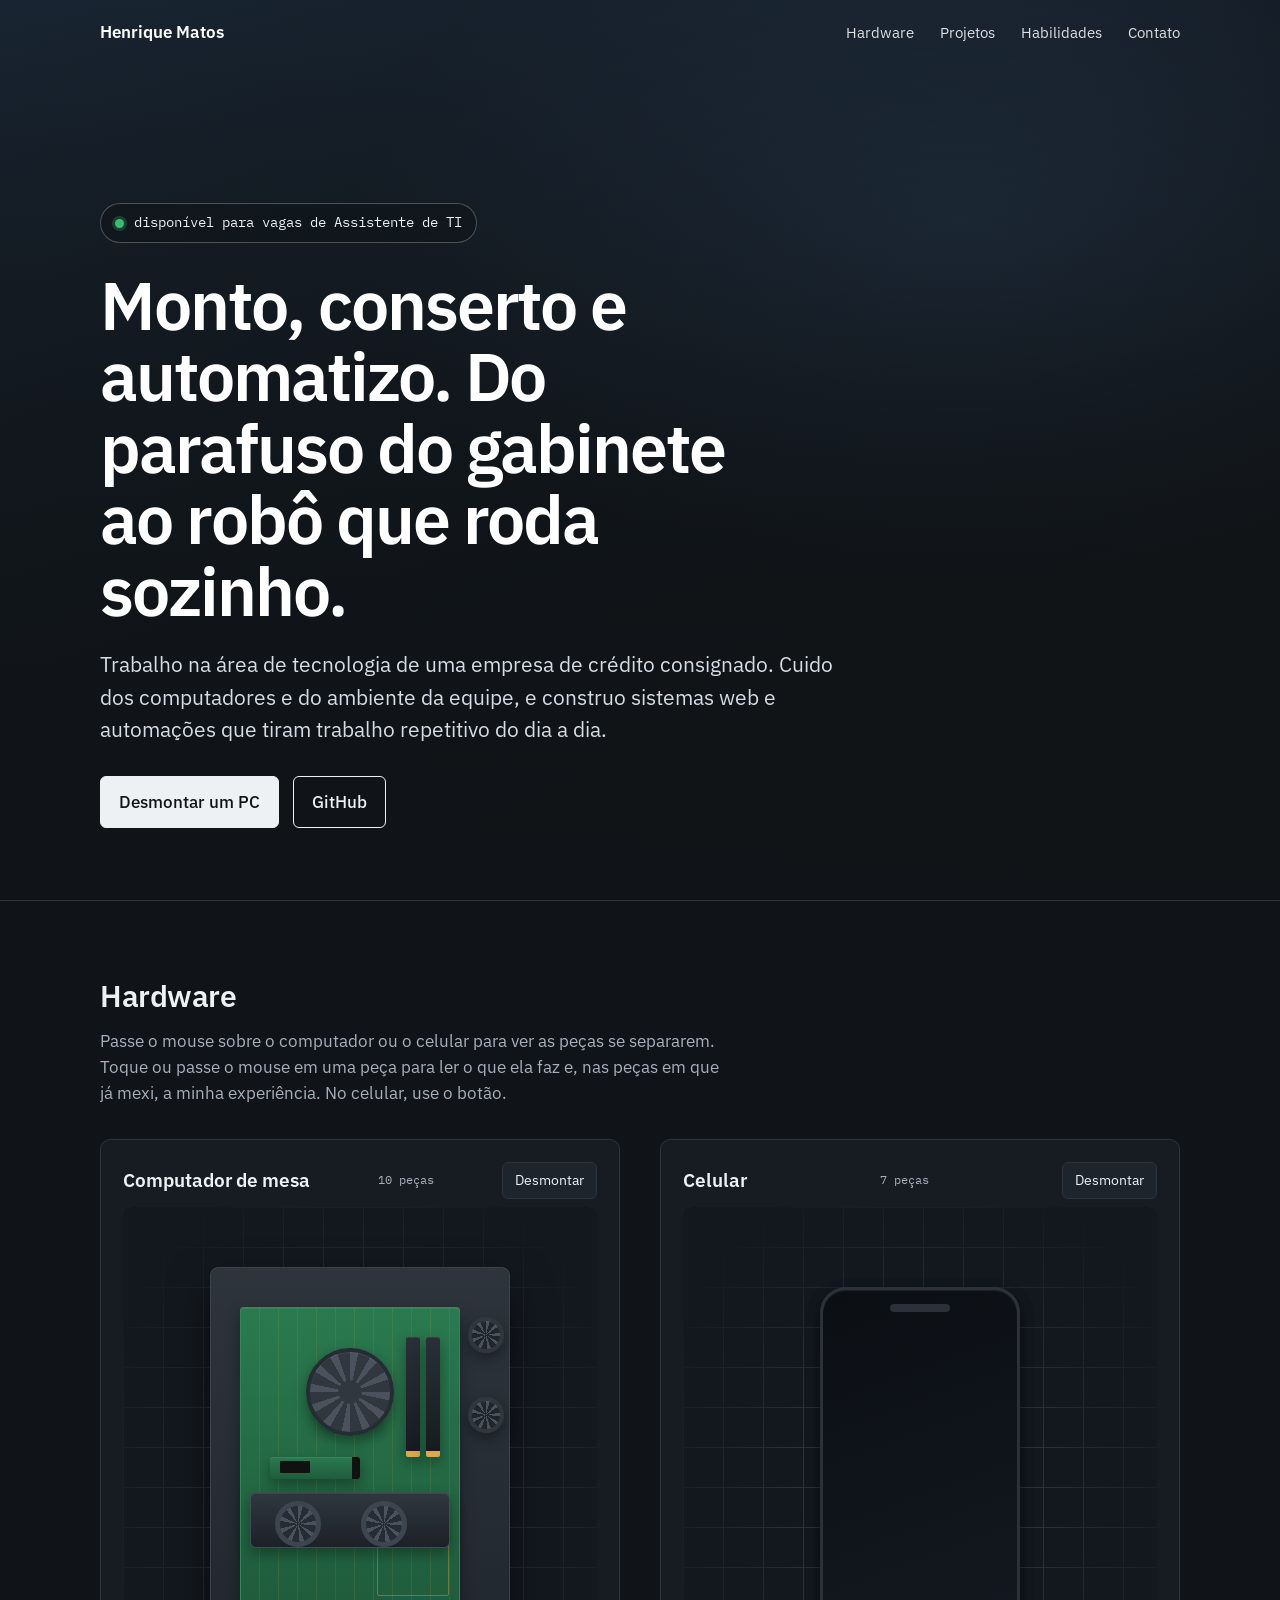
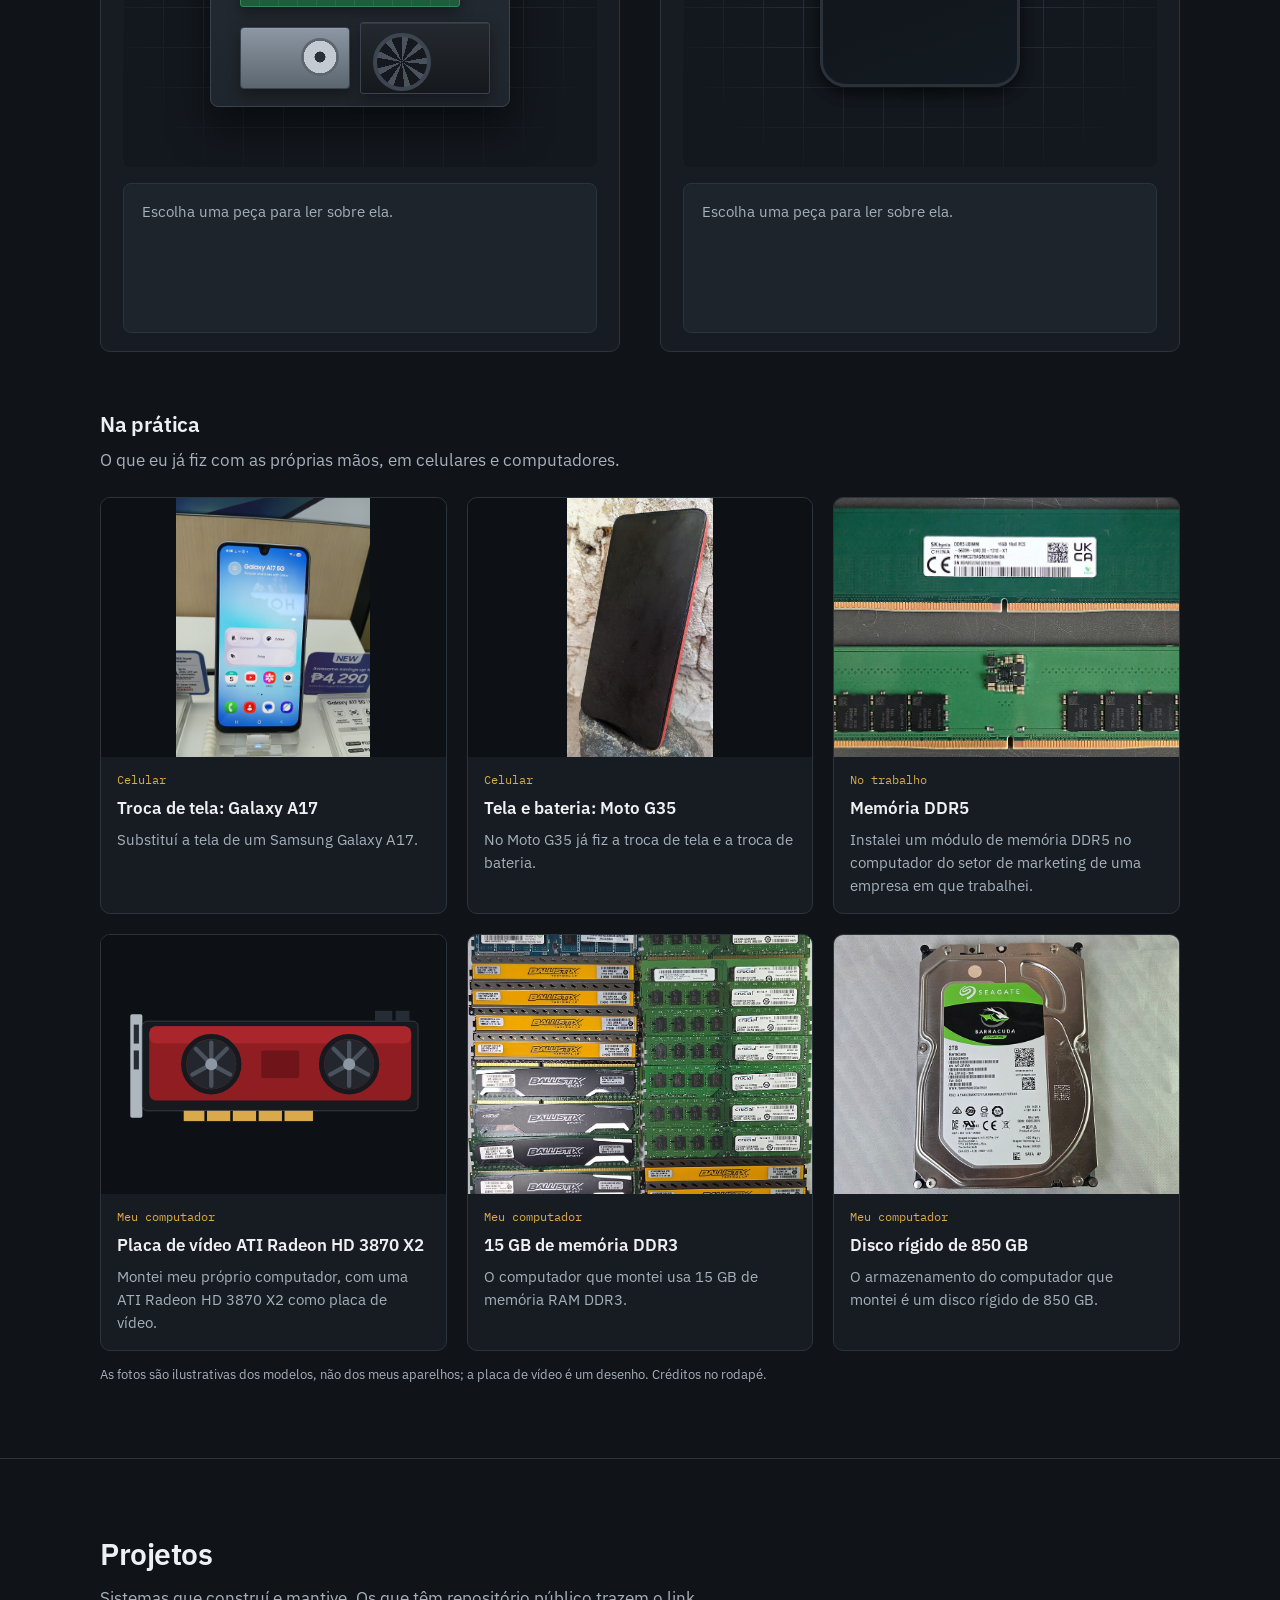
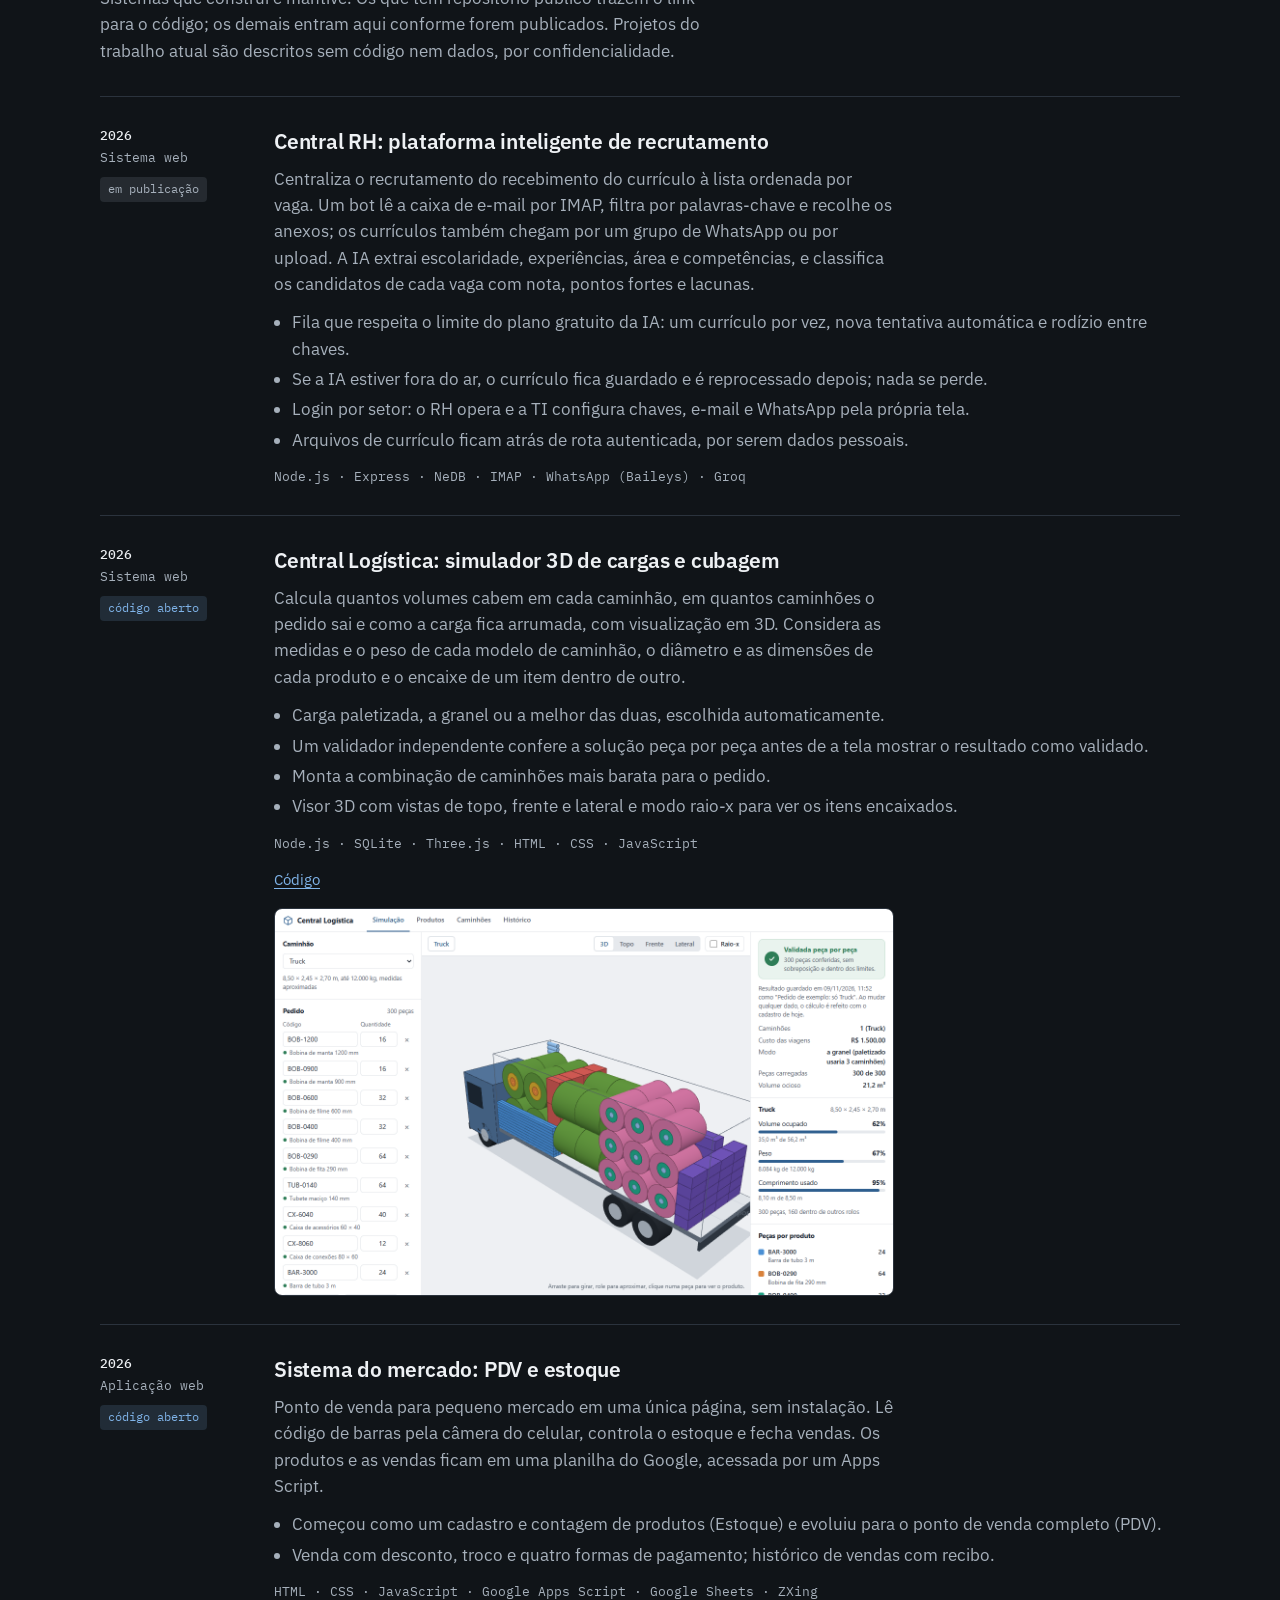
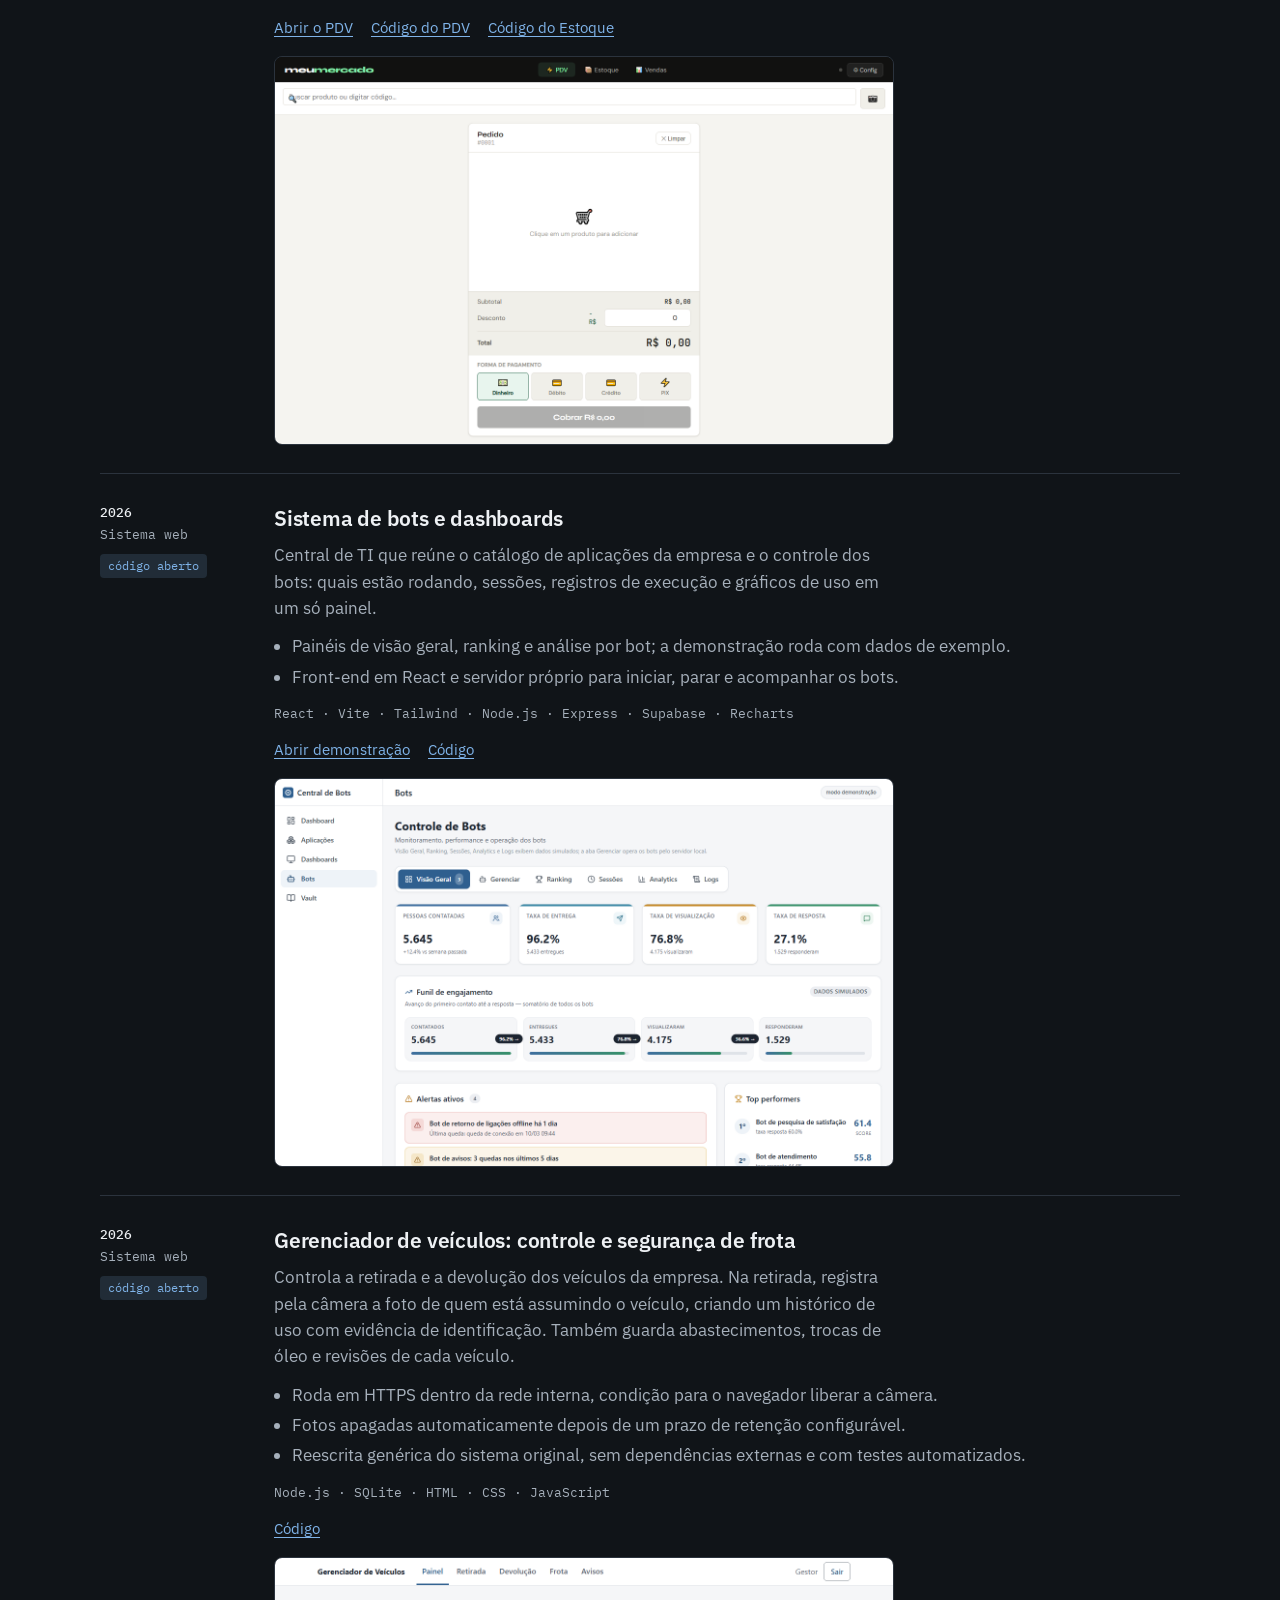
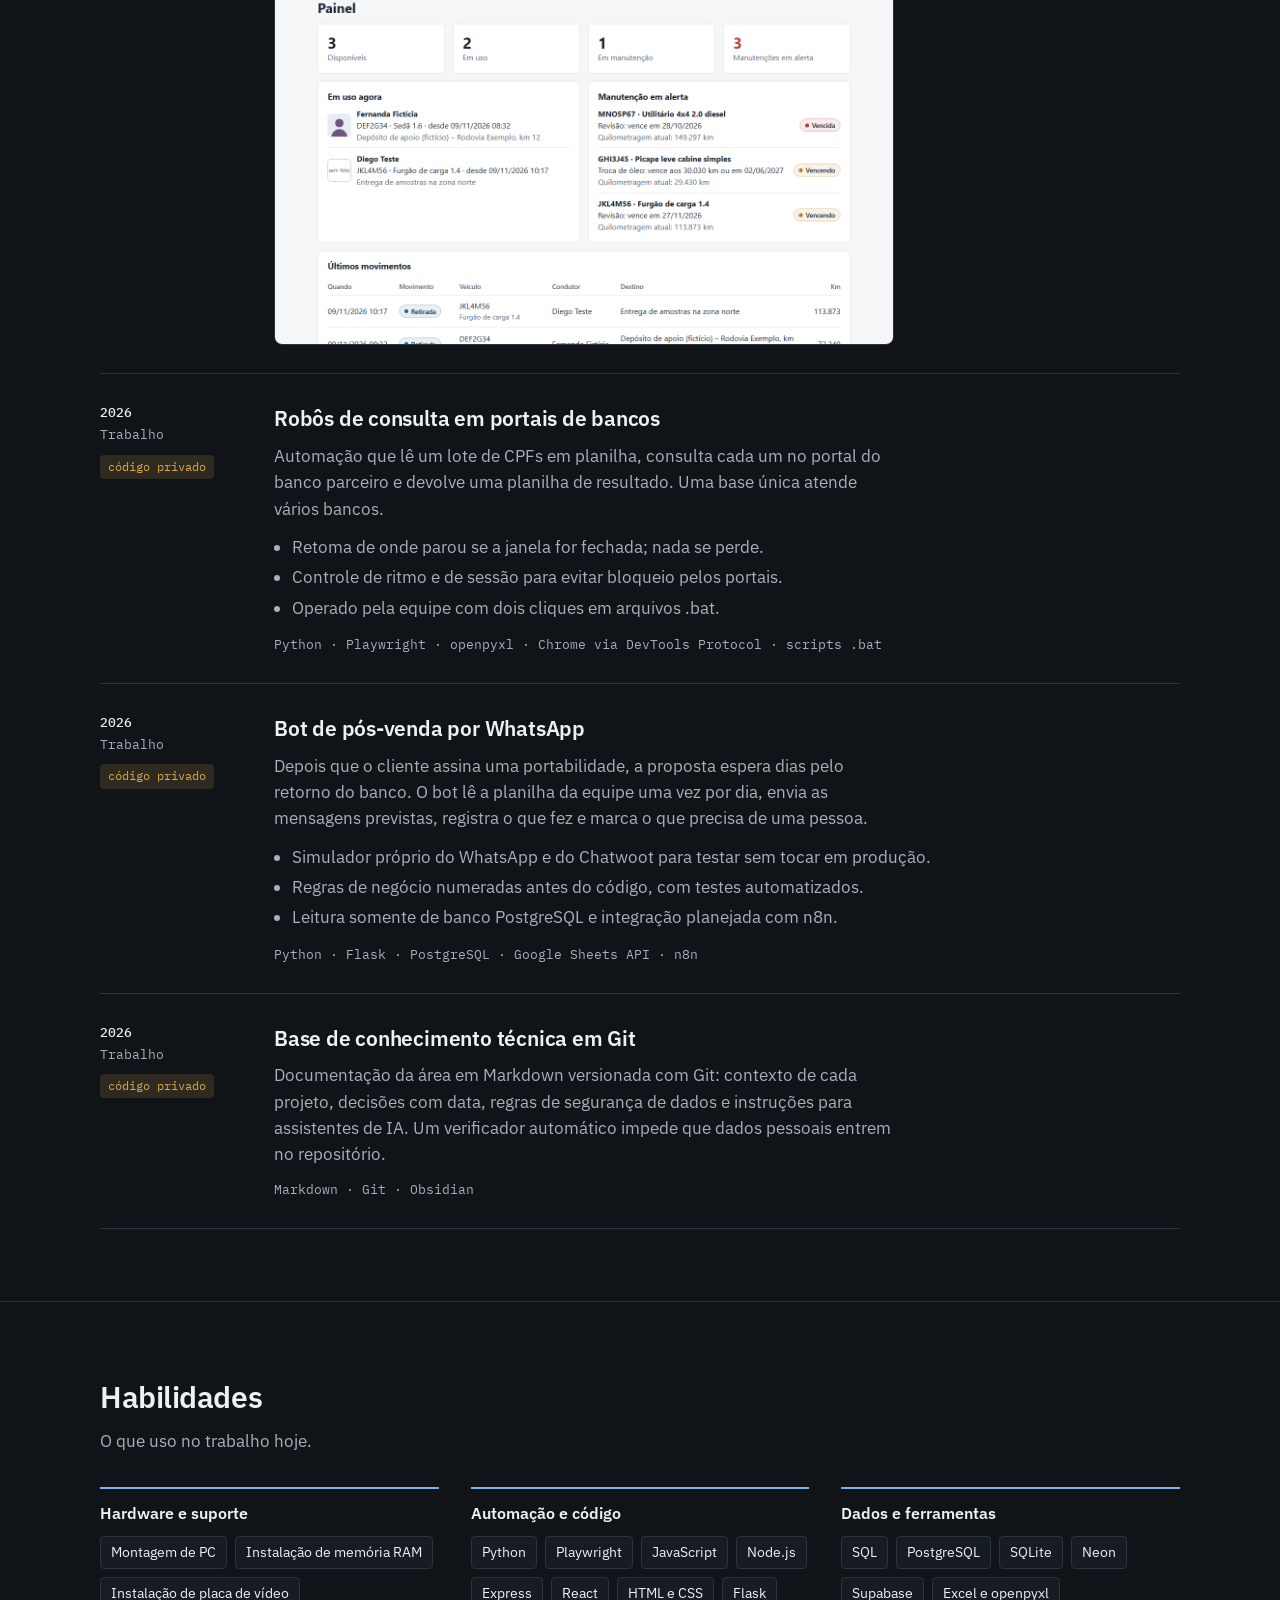
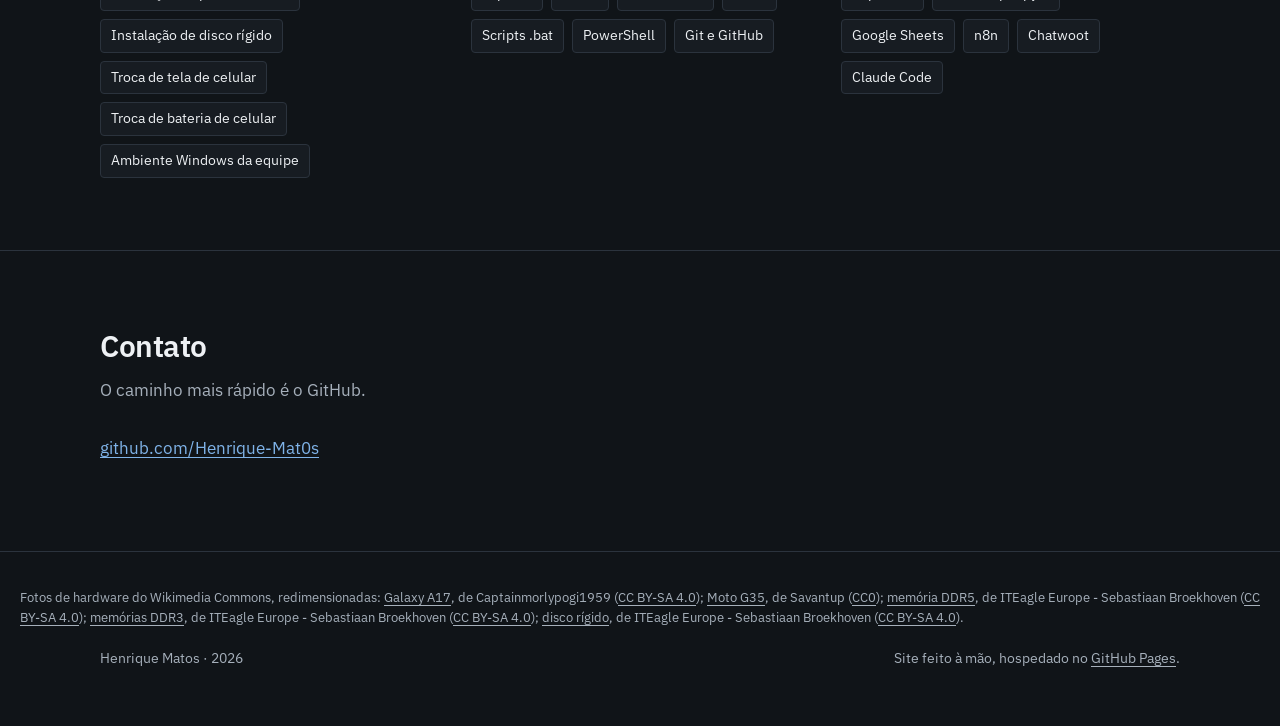
==== index.html @ a7a5508c "Publica o link da Central Logística e corrige a descrição do sistema do mercado Co-Authored-By: Clau" ====
<!doctype html>
<html lang="pt-BR">
<head>
<meta charset="utf-8">
<meta name="viewport" content="width=device-width, initial-scale=1">
<title>Henrique Matos</title>
<meta name="description" content="Portfólio de Henrique Matos: sistemas web, automação, suporte de TI e manutenção de hardware.">
<link rel="preconnect" href="https://fonts.googleapis.com">
<link href="https://fonts.googleapis.com/css2?family=IBM+Plex+Sans:wght@400;500;600&family=IBM+Plex+Mono:wght@400;500&display=swap" rel="stylesheet">
<style>
:root{
  --bg:#101418;
  --bg-2:#171c22;
  --panel:#1d242c;
  --ink:#EEF1F4;
  --ink-2:#A6B0BB;
  --rule:#2b333d;
  --steel:#7FB3E8;
  --steel-deep:#2F6FBA;
  --gold:#D9A94B;
  --pcb:#1F5C3C;
  --pcb-2:#2A7A4F;
  --metal:#8D97A3;
  --metal-2:#C3CAD2;
  --dark:#262c33;
  --sans:'IBM Plex Sans',system-ui,-apple-system,'Segoe UI',sans-serif;
  --mono:'IBM Plex Mono',ui-monospace,Consolas,monospace;
}
*{box-sizing:border-box}
html{scroll-behavior:smooth}
body{margin:0;background:var(--bg);color:var(--ink);font-family:var(--sans);font-size:17px;line-height:1.55;-webkit-font-smoothing:antialiased}
a{color:var(--steel);text-decoration-thickness:1px;text-underline-offset:3px}
a:focus-visible,button:focus-visible{outline:2px solid var(--gold);outline-offset:3px}
.wrap{max-width:1120px;margin:0 auto;padding:0 20px}
h2{font-size:clamp(24px,3vw,30px);letter-spacing:-.015em;font-weight:600;margin:0 0 8px}
.sub{color:var(--ink-2);margin:0 0 32px;max-width:62ch}
section.block{padding:72px 0;border-top:1px solid var(--rule)}

/* topo */
.top{position:absolute;top:0;left:0;right:0;z-index:5}
.top .wrap{display:flex;justify-content:space-between;align-items:center;min-height:64px;gap:16px;flex-wrap:wrap}
.brand{font-weight:600;color:#fff;text-decoration:none}
nav a{color:#fff;opacity:.85;text-decoration:none;margin-left:22px;font-size:15px}
nav a:hover{opacity:1;text-decoration:underline}

/* hero com a foto ao fundo */
.hero{position:relative;min-height:100svh;display:flex;align-items:flex-end;padding:120px 0 72px;isolation:isolate;overflow:hidden}
.hero .foto{position:absolute;inset:0;z-index:-2;background:
  linear-gradient(160deg,#1b2a3a 0%,#0f1418 60%,#1a1611 100%);
  background-image:url("foto.jpg");background-size:cover;background-position:center 20%;background-repeat:no-repeat}
.hero .foto::after{content:"";position:absolute;inset:0;background:
  linear-gradient(to top,rgba(16,20,24,.98) 0%,rgba(16,20,24,.72) 45%,rgba(16,20,24,.25) 100%)}
.hero .foto.sem-foto{background-image:none;background:
  radial-gradient(1000px 600px at 75% 25%,#24364b 0%,transparent 60%),
  linear-gradient(160deg,#1b2a3a 0%,#0f1418 60%,#1a1611 100%)}
.status{display:inline-flex;align-items:center;gap:10px;font-family:var(--mono);font-size:14px;color:var(--ink);padding:8px 14px;border:1px solid rgba(255,255,255,.25);border-radius:999px;background:rgba(16,20,24,.55);backdrop-filter:blur(6px)}
.status::before{content:"";width:9px;height:9px;border-radius:50%;background:#3DBB6F;box-shadow:0 0 0 3px rgba(61,187,111,.25)}
.hero h1{font-size:clamp(36px,6vw,68px);line-height:1.05;letter-spacing:-.03em;font-weight:600;margin:26px 0 22px;max-width:17ch;color:#fff}
.hero .wrap{width:100%}
.hero p.lead{font-size:clamp(17px,2vw,21px);color:#d6dde5;max-width:58ch;margin:0 0 30px}
.acts{display:flex;gap:14px;flex-wrap:wrap}
.btn{display:inline-block;padding:12px 18px;border-radius:6px;font-weight:500;text-decoration:none;border:1px solid var(--ink);color:var(--ink)}
.btn.primary{background:var(--ink);color:var(--bg)}
.btn.primary:hover{background:#fff}
.btn.ghost:hover{background:rgba(255,255,255,.08)}

/* ===== bancada de hardware ===== */
.bancada{display:grid;grid-template-columns:1fr 1fr;gap:40px;margin-top:16px}
@media (max-width:900px){.bancada{grid-template-columns:1fr}}
.bench{min-width:0;position:relative;background:var(--bg-2);border:1px solid var(--rule);border-radius:10px;padding:22px 22px 18px}
.bench header{display:flex;justify-content:space-between;align-items:center;gap:12px;margin-bottom:8px;flex-wrap:wrap}
.bench header h3{margin:0;font-size:19px;font-weight:600}
.bench header .dica{font-family:var(--mono);font-size:12px;color:var(--ink-2)}
.bench .toggle{appearance:none;border:1px solid var(--rule);background:var(--panel);color:var(--ink);font:inherit;font-size:14px;padding:7px 12px;border-radius:6px;cursor:pointer}
.bench .toggle:hover{border-color:var(--steel)}
.stage{position:relative;height:560px;margin:6px auto 0;overflow:hidden;border-radius:8px;
  background:
   linear-gradient(var(--rule) 1px,transparent 1px) 0 0/100% 40px,
   linear-gradient(90deg,var(--rule) 1px,transparent 1px) 0 0/40px 100%;
  background-color:#13181e}
@media (max-width:640px){.stage{height:430px}}
.stage::after{content:"";position:absolute;inset:0;background:radial-gradient(60% 60% at 50% 50%,transparent 40%,#13181e 100%);pointer-events:none}
.dev{position:absolute;left:50%;top:50%;transform:translate(-50%,-50%);z-index:1;transition:transform .55s cubic-bezier(.2,.7,.2,1)}
.open .dev.pc{transform:translate(calc(-50% - 18px),-50%) scale(.68)}
.open .dev.cel{transform:translate(-50%,calc(-50% - 10px)) scale(.68)}
@media (max-width:640px){.open .dev.pc{transform:translate(calc(-50% - 14px),-50%) scale(.5)}.open .dev.cel{transform:translate(-50%,calc(-50% - 8px)) scale(.52)}}
@media (prefers-reduced-motion:reduce){.dev{transition:none}}
.part{position:absolute;margin:0;padding:0;border:0;background:none;font:inherit;color:inherit;cursor:pointer;
  transition:transform .55s cubic-bezier(.2,.7,.2,1),opacity .4s;will-change:transform;transform:translate(0,0)}
.part .shape{position:absolute;inset:0;border-radius:3px;box-shadow:0 1px 0 rgba(255,255,255,.08) inset,0 6px 14px rgba(0,0,0,.35)}
.part .lbl{position:absolute;left:50%;top:-22px;transform:translateX(-50%);white-space:nowrap;font-family:var(--mono);font-size:11px;color:var(--ink-2);opacity:0;transition:opacity .3s .25s;pointer-events:none;background:rgba(16,20,24,.8);padding:2px 6px;border-radius:3px}
.open .part{transform:translate(var(--dx),var(--dy))}
.open .part .lbl{opacity:1}
.gabinete .lbl{top:auto;bottom:-22px}
.open .part .lbl{transform:translateX(-50%) scale(1.3);transform-origin:center bottom}
.part:hover .shape,.part.ativa .shape{outline:2px solid var(--gold);outline-offset:2px}
.part:hover,.part.ativa{z-index:9}
@media (prefers-reduced-motion:reduce){.part{transition:none}}

/* --- PC: peças desenhadas --- */
.pc{width:300px;height:440px}
.gabinete .shape{background:linear-gradient(180deg,#2d343c,#1f252c);border:1px solid #3a434d;border-radius:8px;box-shadow:0 20px 40px rgba(0,0,0,.5)}
.open .gabinete .shape{opacity:.55}
.placa .shape{background:repeating-linear-gradient(90deg,transparent 0 18px,rgba(217,169,75,.12) 18px 19px),linear-gradient(180deg,var(--pcb-2),var(--pcb));border:1px solid #2e8a58}
.placa .shape::after{content:"";position:absolute;right:10px;bottom:10px;width:70px;height:60px;border:1px solid rgba(217,169,75,.4);border-radius:2px}
.cpu .shape{background:linear-gradient(135deg,#d7dde3,#9aa4ae);border:2px solid #6e7883}
.cpu .shape::after{content:"";position:absolute;inset:10px;background:#3b434c;border-radius:2px}
.cooler .shape{background:radial-gradient(circle at 50% 50%,#30373f 0 20%,transparent 21%),repeating-conic-gradient(from 0deg,#4a535d 0 12deg,#30373f 12deg 30deg);border-radius:50%;border:4px solid #262c33}
.ram .shape{background:linear-gradient(180deg,#2a3038,#171b20);border-bottom:6px solid var(--gold);border-radius:2px}
.gpu .shape{background:linear-gradient(180deg,#30373f,#1c2127);border:1px solid #434c56;border-radius:6px}
.gpu .shape::before,.gpu .shape::after{content:"";position:absolute;top:8px;width:36px;height:36px;border-radius:50%;border:5px solid #3d4650;background:repeating-conic-gradient(from 0deg,#4a535d 0 15deg,#262c33 15deg 40deg)}
.gpu .shape::before{left:24px}.gpu .shape::after{left:110px}
.ssd .shape{background:linear-gradient(180deg,var(--pcb-2),var(--pcb));border-right:8px solid #111}
.ssd .shape::after{content:"";position:absolute;left:10px;top:4px;width:30px;height:12px;background:#111;border-radius:1px}
.hd .shape{background:linear-gradient(180deg,#8d97a3,#5c6670);border:1px solid #3a434d;border-radius:4px}
.hd .shape::after{content:"";position:absolute;right:10px;top:10px;width:38px;height:38px;border-radius:50%;background:radial-gradient(circle,#2a3038 0 20%,#c3cad2 21% 60%,#5c6670 61%)}
.fonte .shape{background:linear-gradient(180deg,#24292f,#15191d);border:1px solid #3a434d}
.fonte .shape::after{content:"";position:absolute;left:12px;top:10px;width:50px;height:50px;border-radius:50%;border:4px solid #3d4650;background:repeating-conic-gradient(from 0deg,#4a535d 0 15deg,#15191d 15deg 40deg)}
.fan .shape{border-radius:50%;border:4px solid #30373f;background:repeating-conic-gradient(from 0deg,#4a535d 0 15deg,#20252b 15deg 40deg)}

/* --- Celular: peças --- */
.cel{width:200px;height:400px}
.tampa .shape{background:linear-gradient(160deg,#2b3e57,#16222f);border-radius:28px;border:1px solid #3a5070}
.tela .shape{background:linear-gradient(160deg,#0b0f14,#141a21);border-radius:26px;border:3px solid #2a3139}
.tela .shape::after{content:"";position:absolute;left:50%;top:14px;width:60px;height:8px;transform:translateX(-50%);background:#2a3139;border-radius:4px}
.bateria .shape{background:linear-gradient(180deg,#d7dde3,#aeb6be);border-radius:6px;border:1px solid #6e7883}
.bateria .shape::after{content:"BATERIA";position:absolute;left:0;right:0;top:50%;transform:translateY(-50%);text-align:center;font-family:var(--mono);font-size:10px;color:#3b434c;letter-spacing:.1em}
.logica .shape{background:repeating-linear-gradient(0deg,transparent 0 12px,rgba(217,169,75,.14) 12px 13px),linear-gradient(180deg,var(--pcb-2),var(--pcb));border:1px solid #2e8a58;border-radius:4px}
.camera .shape{background:#15191d;border-radius:12px;border:1px solid #3d4650}
.camera .shape::before,.camera .shape::after{content:"";position:absolute;width:14px;height:14px;border-radius:50%;background:radial-gradient(circle,#2f6fba 0 30%,#0b0f14 31% 70%,#3d4650 71%)}
.camera .shape::before{left:6px;top:6px}.camera .shape::after{left:6px;top:25px}
.falante .shape{background:#15191d;border:1px solid #3d4650;border-radius:6px;background-image:radial-gradient(#4a535d 1px,transparent 1.5px);background-size:6px 6px}
.usb .shape{background:#c3cad2;border-radius:4px;border:1px solid #6e7883}

/* painel de informação */
.info{margin-top:16px;min-height:150px;background:var(--panel);border:1px solid var(--rule);border-radius:8px;padding:16px 18px}
.info h4{margin:0 0 6px;font-size:17px;font-weight:600}
.info p{margin:0 0 8px;color:var(--ink-2);font-size:15px}
.info p b{color:var(--ink);font-weight:500}
.info .vazio{color:var(--ink-2);font-size:15px;margin:0}

/* projetos como lista */
.proj{display:grid;grid-template-columns:150px 1fr;gap:24px;padding:28px 0;border-top:1px solid var(--rule)}
.proj:last-of-type{border-bottom:1px solid var(--rule)}
@media (max-width:640px){.proj{grid-template-columns:1fr;gap:8px}}
.proj .meta{font-family:var(--mono);font-size:13px;color:var(--ink-2);line-height:1.7}
.proj .meta b{display:block;color:var(--ink);font-weight:500}
.tag{display:inline-block;margin-top:8px;padding:2px 8px;border-radius:4px;font-size:12px}
.tag.pub{background:rgba(127,179,232,.15);color:var(--steel)}
.tag.emp{background:rgba(217,169,75,.15);color:var(--gold)}
.tag.prep{background:rgba(166,176,187,.14);color:var(--ink-2)}
.proj h3{margin:0 0 8px;font-size:21px;letter-spacing:-.01em;font-weight:600}
.proj p{margin:0 0 12px;max-width:62ch;color:var(--ink-2)}
.proj ul{margin:0 0 14px;padding-left:18px;color:var(--ink-2)}
.proj ul li{margin:4px 0}
.proj .links{margin:12px 0 0}
.proj .links a{display:inline-block;margin-right:18px;font-size:15px}
.stack{font-family:var(--mono);font-size:13px;color:var(--ink-2)}

/* na pratica: o que ja fiz */
.pratica{margin-top:56px}
.pratica h3{font-size:21px;font-weight:600;letter-spacing:-.01em;margin:0 0 6px}
.pratica .sub{margin-bottom:24px}
.feitos{display:grid;grid-template-columns:repeat(3,1fr);gap:20px;margin:0;padding:0;list-style:none}
@media (max-width:900px){.feitos{grid-template-columns:repeat(2,1fr)}}
@media (max-width:560px){.feitos{grid-template-columns:1fr}}
.feito{background:var(--bg-2);border:1px solid var(--rule);border-radius:10px;overflow:hidden;display:flex;flex-direction:column}
.feito .fig{aspect-ratio:4/3;background:#0d1115;display:block;overflow:hidden}
.feito .fig img,.feito .fig svg{width:100%;height:100%;display:block;object-fit:cover}
.feito .fig.alto img{object-fit:contain}
.feito .txt{padding:14px 16px 16px}
.feito .onde{font-family:var(--mono);font-size:12px;color:var(--gold);display:block;margin-bottom:6px}
.feito h4{margin:0 0 6px;font-size:17px;font-weight:600}
.feito p{margin:0;color:var(--ink-2);font-size:15px}
.nota-img{font-size:13px;color:var(--ink-2);margin:14px 0 0}

/* imagem do projeto */
.proj .shot{display:block;margin:16px 0 0;max-width:620px;border:1px solid var(--rule);border-radius:8px;overflow:hidden;background:#0d1115}
.proj .shot img{display:block;width:100%;height:auto}
.creditos{font-size:13px;color:var(--ink-2);margin:0 0 20px;max-width:none}
.creditos a{color:var(--ink-2)}

/* habilidades e contato */
.cols{display:grid;grid-template-columns:repeat(3,1fr);gap:32px}
@media (max-width:800px){.cols{grid-template-columns:1fr}}
.cols h3{font-size:16px;font-weight:600;margin:0 0 10px;padding-top:12px;border-top:2px solid var(--steel)}
.tags{display:flex;flex-wrap:wrap;gap:8px;margin:0;padding:0;list-style:none}
.tags li{font-size:14px;padding:5px 10px;border:1px solid var(--rule);border-radius:4px;background:var(--bg-2)}
footer{padding:36px 0 56px;color:var(--ink-2);font-size:14px;border-top:1px solid var(--rule)}
footer .wrap{display:flex;justify-content:space-between;gap:16px;flex-wrap:wrap}
footer .wrap.creditos{display:block}
footer a{color:var(--ink-2)}
</style>
</head>
<body>

<header class="top">
  <div class="wrap">
    <a class="brand" href="#">Henrique Matos</a>
    <nav aria-label="Seções">
      <a href="#hardware">Hardware</a>
      <a href="#projetos">Projetos</a>
      <a href="#habilidades">Habilidades</a>
      <a href="#contato">Contato</a>
    </nav>
  </div>
</header>

<section class="hero">
  <div class="foto" id="foto" role="img" aria-label="Foto de Henrique Matos"></div>
  <div class="wrap">
    <span class="status">disponível para vagas de Assistente de TI</span>
    <h1>Monto, conserto e automatizo. Do parafuso do gabinete ao robô que roda sozinho.</h1>
    <p class="lead">Trabalho na área de tecnologia de uma empresa de crédito consignado. Cuido dos computadores e do ambiente da equipe, e construo sistemas web e automações que tiram trabalho repetitivo do dia a dia.</p>
    <div class="acts">
      <a class="btn primary" href="#hardware">Desmontar um PC</a>
      <a class="btn ghost" href="https://github.com/Henrique-Mat0s">GitHub</a>
    </div>
  </div>
</section>

<section class="block" id="hardware">
  <div class="wrap">
    <h2>Hardware</h2>
    <p class="sub">Passe o mouse sobre o computador ou o celular para ver as peças se separarem. Toque ou passe o mouse em uma peça para ler o que ela faz e, nas peças em que já mexi, a minha experiência. No celular, use o botão.</p>

    <div class="bancada">
      <!-- ===== PC ===== -->
      <div class="bench" id="bench-pc">
        <header>
          <h3>Computador de mesa</h3>
          <span class="dica">10 peças</span>
          <button class="toggle" type="button" data-bench="bench-pc" aria-pressed="false">Desmontar</button>
        </header>
        <div class="stage">
          <div class="dev pc">
            <button class="part gabinete" data-k="gabinete" style="left:0;top:0;width:300px;height:440px;--dx:-40px;--dy:0px"><span class="shape"></span><span class="lbl">Gabinete</span></button>
            <button class="part placa" data-k="placa" style="left:30px;top:40px;width:220px;height:300px;--dx:-30px;--dy:10px"><span class="shape"></span><span class="lbl">Placa-mãe</span></button>
            <button class="part cpu" data-k="cpu" style="left:110px;top:95px;width:60px;height:60px;--dx:-10px;--dy:-130px"><span class="shape"></span><span class="lbl">Processador</span></button>
            <button class="part cooler" data-k="cooler" style="left:96px;top:81px;width:88px;height:88px;--dx:60px;--dy:-190px"><span class="shape"></span><span class="lbl">Cooler</span></button>
            <button class="part ram" data-k="ram" style="left:196px;top:70px;width:14px;height:120px;--dx:120px;--dy:-80px"><span class="shape"></span><span class="lbl">Memória RAM</span></button>
            <button class="part ram" data-k="ram" style="left:216px;top:70px;width:14px;height:120px;--dx:140px;--dy:-80px"><span class="shape"></span></button>
            <button class="part gpu" data-k="gpu" style="left:40px;top:225px;width:200px;height:56px;--dx:150px;--dy:40px"><span class="shape"></span><span class="lbl">Placa de vídeo</span></button>
            <button class="part ssd" data-k="ssd" style="left:60px;top:190px;width:90px;height:22px;--dx:-150px;--dy:-30px"><span class="shape"></span><span class="lbl">SSD NVMe</span></button>
            <button class="part hd" data-k="hd" style="left:30px;top:360px;width:110px;height:62px;--dx:-140px;--dy:80px"><span class="shape"></span><span class="lbl">Disco rígido</span></button>
            <button class="part fonte" data-k="fonte" style="left:150px;top:355px;width:130px;height:72px;--dx:120px;--dy:110px"><span class="shape"></span><span class="lbl">Fonte</span></button>
            <button class="part fan" data-k="fan" style="left:258px;top:50px;width:36px;height:36px;--dx:170px;--dy:-60px"><span class="shape"></span><span class="lbl">Ventoinhas</span></button>
            <button class="part fan" data-k="fan" style="left:258px;top:130px;width:36px;height:36px;--dx:170px;--dy:-20px"><span class="shape"></span></button>
          </div>
        </div>
        <div class="info" id="info-pc" aria-live="polite"><p class="vazio">Escolha uma peça para ler sobre ela.</p></div>
      </div>

      <!-- ===== Celular ===== -->
      <div class="bench" id="bench-cel">
        <header>
          <h3>Celular</h3>
          <span class="dica">7 peças</span>
          <button class="toggle" type="button" data-bench="bench-cel" aria-pressed="false">Desmontar</button>
        </header>
        <div class="stage">
          <div class="dev cel">
            <button class="part tampa" data-k="tampa" style="left:0;top:0;width:200px;height:400px;--dx:150px;--dy:0px"><span class="shape"></span><span class="lbl">Tampa traseira</span></button>
            <button class="part bateria" data-k="bateria" style="left:50px;top:140px;width:100px;height:170px;--dx:0px;--dy:110px"><span class="shape"></span><span class="lbl">Bateria</span></button>
            <button class="part logica" data-k="logica" style="left:30px;top:30px;width:140px;height:95px;--dx:0px;--dy:-90px"><span class="shape"></span><span class="lbl">Placa lógica</span></button>
            <button class="part camera" data-k="camera" style="left:148px;top:36px;width:28px;height:48px;--dx:110px;--dy:-120px"><span class="shape"></span><span class="lbl">Câmeras</span></button>
            <button class="part falante" data-k="falante" style="left:40px;top:330px;width:60px;height:22px;--dx:-80px;--dy:120px"><span class="shape"></span><span class="lbl">Alto-falante</span></button>
            <button class="part usb" data-k="usb" style="left:88px;top:385px;width:30px;height:10px;--dx:60px;--dy:160px"><span class="shape"></span><span class="lbl">Conector de carga</span></button>
            <button class="part tela" data-k="tela" style="left:0;top:0;width:200px;height:400px;--dx:-150px;--dy:0px"><span class="shape"></span><span class="lbl">Tela</span></button>
          </div>
        </div>
        <div class="info" id="info-cel" aria-live="polite"><p class="vazio">Escolha uma peça para ler sobre ela.</p></div>
      </div>
    </div>
    <div class="pratica" id="pratica">
      <h3>Na prática</h3>
      <p class="sub">O que eu já fiz com as próprias mãos, em celulares e computadores.</p>
      <ul class="feitos">
        <li class="feito"><span class="fig alto"><img src="img/galaxy-a17.jpg" alt="Samsung Galaxy A17" loading="lazy" width="700" height="933"></span><div class="txt"><span class="onde">Celular</span><h4>Troca de tela: Galaxy A17</h4><p>Substituí a tela de um Samsung Galaxy A17.</p></div></li>
        <li class="feito"><span class="fig alto"><img src="img/moto-g35.jpg" alt="Motorola Moto G35" loading="lazy" width="700" height="1244"></span><div class="txt"><span class="onde">Celular</span><h4>Tela e bateria: Moto G35</h4><p>No Moto G35 já fiz a troca de tela e a troca de bateria.</p></div></li>
        <li class="feito"><span class="fig"><img src="img/ddr5.jpg" alt="Módulo de memória DDR5 de computador de mesa" loading="lazy" width="900" height="503"></span><div class="txt"><span class="onde">No trabalho</span><h4>Memória DDR5</h4><p>Instalei um módulo de memória DDR5 no computador do setor de marketing de uma empresa em que trabalhei.</p></div></li>
        <li class="feito"><span class="fig"><svg viewBox="0 0 400 300" role="img" aria-label="Ilustração de uma placa de vídeo de dois processadores gráficos" xmlns="http://www.w3.org/2000/svg">
  <rect width="400" height="300" fill="#0d1115"/>
  <rect x="34" y="92" width="14" height="120" rx="2" fill="#aeb6be"/>
  <rect x="38" y="104" width="6" height="22" fill="#262c33"/><rect x="38" y="134" width="6" height="22" fill="#262c33"/>
  <rect x="48" y="100" width="320" height="104" rx="6" fill="#16191d" stroke="#3a434d"/>
  <rect x="56" y="106" width="304" height="86" rx="8" fill="#8f1d22"/>
  <rect x="56" y="106" width="304" height="20" rx="8" fill="#a8262c"/>
  <g fill="none" stroke="#16191d" stroke-width="6"><circle cx="128" cy="150" r="32"/><circle cx="288" cy="150" r="32"/></g>
  <g fill="#23272d"><circle cx="128" cy="150" r="29"/><circle cx="288" cy="150" r="29"/></g>
  <g stroke="#4a535d" stroke-width="5" stroke-linecap="round">
    <path d="M128 150l0-25M128 150l22 12M128 150l-22 12M128 150l18-18M128 150l-18-18M128 150l0 25"/>
    <path d="M288 150l0-25M288 150l22 12M288 150l-22 12M288 150l18-18M288 150l-18-18M288 150l0 25"/>
  </g>
  <g fill="#8d97a3"><circle cx="128" cy="150" r="7"/><circle cx="288" cy="150" r="7"/></g>
  <rect x="186" y="134" width="44" height="32" rx="3" fill="#6f1519"/>
  <rect x="96" y="204" width="150" height="12" fill="#d9a94b"/>
  <g fill="#0d1115"><rect x="120" y="204" width="3" height="12"/><rect x="150" y="204" width="3" height="12"/><rect x="180" y="204" width="3" height="12"/><rect x="210" y="204" width="3" height="12"/></g>
  <rect x="318" y="88" width="20" height="12" fill="#262c33"/><rect x="342" y="88" width="16" height="12" fill="#262c33"/>
</svg></span><div class="txt"><span class="onde">Meu computador</span><h4>Placa de vídeo ATI Radeon HD 3870 X2</h4><p>Montei meu próprio computador, com uma ATI Radeon HD 3870 X2 como placa de vídeo.</p></div></li>
        <li class="feito"><span class="fig"><img src="img/ddr3.jpg" alt="Módulos de memória DDR3 de computador de mesa" loading="lazy" width="900" height="766"></span><div class="txt"><span class="onde">Meu computador</span><h4>15 GB de memória DDR3</h4><p>O computador que montei usa 15 GB de memória RAM DDR3.</p></div></li>
        <li class="feito"><span class="fig"><img src="img/hd.jpg" alt="Disco rígido de 3,5 polegadas" loading="lazy" width="800" height="800"></span><div class="txt"><span class="onde">Meu computador</span><h4>Disco rígido de 850 GB</h4><p>O armazenamento do computador que montei é um disco rígido de 850 GB.</p></div></li>
      </ul>
      <p class="nota-img">As fotos são ilustrativas dos modelos, não dos meus aparelhos; a placa de vídeo é um desenho. Créditos no rodapé.</p>
    </div>
  </div>
</section>

<section class="block" id="projetos">
  <div class="wrap">
    <h2>Projetos</h2>
    <p class="sub">Sistemas que construí e mantive. Os que têm repositório público trazem o link para o código; os demais entram aqui conforme forem publicados. Projetos do trabalho atual são descritos sem código nem dados, por confidencialidade.</p>
    <div id="lista-projetos"></div>
    <noscript><p class="sub">Ative o JavaScript para ver a lista, ou veja os repositórios em <a href="https://github.com/Henrique-Mat0s">github.com/Henrique-Mat0s</a>.</p></noscript>
  </div>
</section>

<section class="block" id="habilidades">
  <div class="wrap">
    <h2>Habilidades</h2>
    <p class="sub">O que uso no trabalho hoje.</p>
    <div class="cols">
      <div>
        <h3>Hardware e suporte</h3>
        <ul class="tags">
          <li>Montagem de PC</li><li>Instalação de memória RAM</li><li>Instalação de placa de vídeo</li><li>Instalação de disco rígido</li><li>Troca de tela de celular</li><li>Troca de bateria de celular</li><li>Ambiente Windows da equipe</li>
        </ul>
      </div>
      <div>
        <h3>Automação e código</h3>
        <ul class="tags">
          <li>Python</li><li>Playwright</li><li>JavaScript</li><li>Node.js</li><li>Express</li><li>React</li><li>HTML e CSS</li><li>Flask</li><li>Scripts .bat</li><li>PowerShell</li><li>Git e GitHub</li>
        </ul>
      </div>
      <div>
        <h3>Dados e ferramentas</h3>
        <ul class="tags">
          <li>SQL</li><li>PostgreSQL</li><li>SQLite</li><li>Neon</li><li>Supabase</li><li>Excel e openpyxl</li><li>Google Sheets</li><li>n8n</li><li>Chatwoot</li><li>Claude Code</li>
        </ul>
      </div>
    </div>
  </div>
</section>

<section class="block" id="contato">
  <div class="wrap">
    <h2>Contato</h2>
    <p class="sub">O caminho mais rápido é o GitHub.</p>
    <p><a href="https://github.com/Henrique-Mat0s">github.com/Henrique-Mat0s</a></p>
    <!-- Para acrescentar: <p><a href="https://www.linkedin.com/in/...">LinkedIn</a></p> e <p><a href="mailto:...">e-mail</a></p> -->
  </div>
</section>

<footer>
  <div class="wrap creditos">Fotos de hardware do Wikimedia Commons, redimensionadas: <a href="https://commons.wikimedia.org/wiki/File:Samsung_Galaxy_A17_5G_2026.jpg">Galaxy A17</a>, de Captainmorlypogi1959 (<a href="https://creativecommons.org/licenses/by-sa/4.0">CC BY-SA 4.0</a>); <a href="https://commons.wikimedia.org/wiki/File:Motorola_Moto_G35_5G.jpg">Moto G35</a>, de Savantup (<a href="https://creativecommons.org/publicdomain/zero/1.0/deed.en">CC0</a>); <a href="https://commons.wikimedia.org/wiki/File:SK_hynix_16GB_DDR5-5600_UDIMM_HMCG78AGBUA084N_BA.jpg">memória DDR5</a>, de ITEagle Europe - Sebastiaan Broekhoven (<a href="https://creativecommons.org/licenses/by-sa/4.0">CC BY-SA 4.0</a>); <a href="https://commons.wikimedia.org/wiki/File:Assorted_DDR3_desktop_memory_modules_(Crucial_Ballistix,_Crucial,_Lenovo_and_Ramaxel).jpg">memórias DDR3</a>, de ITEagle Europe - Sebastiaan Broekhoven (<a href="https://creativecommons.org/licenses/by-sa/4.0">CC BY-SA 4.0</a>); <a href="https://commons.wikimedia.org/wiki/File:Seagate_BarraCuda_Compute_2TB_3.5-inch_SATA_HDD_-_top_view.jpg">disco rígido</a>, de ITEagle Europe - Sebastiaan Broekhoven (<a href="https://creativecommons.org/licenses/by-sa/4.0">CC BY-SA 4.0</a>).</div>
  <div class="wrap">
    <span>Henrique Matos · 2026</span>
    <span>Site feito à mão, hospedado no <a href="https://github.com/Henrique-Mat0s/Henrique-Mat0s.github.io">GitHub Pages</a>.</span>
  </div>
</footer>

<script>
// ===== Projetos =====
// Para publicar o link de um projeto, preencha "links" com um ou mais itens:
//   links:[{rotulo:"Código", url:"https://github.com/Henrique-Mat0s/NOME"}, {rotulo:"Abrir demonstração", url:"https://..."}]
// Com "links" vazio o projeto aparece como "em publicação". "privado:true" marca código que não será aberto.
// Imagem do projeto (opcional): img:{src:"img/arquivo.png", alt:"o que a tela mostra"}
const PROJETOS = [
  {ano:"2026", tipo:"Sistema web", titulo:"Central RH: plataforma inteligente de recrutamento",
   resumo:"Centraliza o recrutamento do recebimento do currículo à lista ordenada por vaga. Um bot lê a caixa de e-mail por IMAP, filtra por palavras-chave e recolhe os anexos; os currículos também chegam por um grupo de WhatsApp ou por upload. A IA extrai escolaridade, experiências, área e competências, e classifica os candidatos de cada vaga com nota, pontos fortes e lacunas.",
   pontos:["Fila que respeita o limite do plano gratuito da IA: um currículo por vez, nova tentativa automática e rodízio entre chaves.",
           "Se a IA estiver fora do ar, o currículo fica guardado e é reprocessado depois; nada se perde.",
           "Login por setor: o RH opera e a TI configura chaves, e-mail e WhatsApp pela própria tela.",
           "Arquivos de currículo ficam atrás de rota autenticada, por serem dados pessoais."],
   stack:"Node.js · Express · NeDB · IMAP · WhatsApp (Baileys) · Groq",
   links:[]},
  {ano:"2026", tipo:"Sistema web", titulo:"Central Logística: simulador 3D de cargas e cubagem",
   resumo:"Calcula quantos volumes cabem em cada caminhão, em quantos caminhões o pedido sai e como a carga fica arrumada, com visualização em 3D. Considera as medidas e o peso de cada modelo de caminhão, o diâmetro e as dimensões de cada produto e o encaixe de um item dentro de outro.",
   pontos:["Carga paletizada, a granel ou a melhor das duas, escolhida automaticamente.",
           "Um validador independente confere a solução peça por peça antes de a tela mostrar o resultado como validado.",
           "Monta a combinação de caminhões mais barata para o pedido.",
           "Visor 3D com vistas de topo, frente e lateral e modo raio-x para ver os itens encaixados."],
   stack:"Node.js · SQLite · Three.js · HTML · CSS · JavaScript",
   img:{src:"img/proj-logistica.png", alt:"Simulação de um pedido em um caminhão truck, com a carga em 3D e o selo de validada peça por peça"},
   links:[{rotulo:"Código", url:"https://github.com/Henrique-Mat0s/central-logistica"}]},
  {ano:"2026", tipo:"Aplicação web", titulo:"Sistema do mercado: PDV e estoque",
   resumo:"Ponto de venda para pequeno mercado em uma única página, sem instalação. Lê código de barras pela câmera do celular, controla o estoque e fecha vendas. Os produtos e as vendas ficam em uma planilha do Google, acessada por um Apps Script.",
   pontos:["Começou como um cadastro e contagem de produtos (Estoque) e evoluiu para o ponto de venda completo (PDV).",
           "Venda com desconto, troco e quatro formas de pagamento; histórico de vendas com recibo."],
   stack:"HTML · CSS · JavaScript · Google Apps Script · Google Sheets · ZXing",
   img:{src:"img/proj-mercado.png", alt:"Tela de venda do PDV, com busca de produto, pedido e formas de pagamento"},
   links:[{rotulo:"Abrir o PDV", url:"https://henrique-mat0s.github.io/pdv-mercado/"},
          {rotulo:"Código do PDV", url:"https://github.com/Henrique-Mat0s/pdv-mercado"},
          {rotulo:"Código do Estoque", url:"https://github.com/Henrique-Mat0s/estoque-mercado"}]},
  {ano:"2026", tipo:"Sistema web", titulo:"Sistema de bots e dashboards",
   resumo:"Central de TI que reúne o catálogo de aplicações da empresa e o controle dos bots: quais estão rodando, sessões, registros de execução e gráficos de uso em um só painel.",
   pontos:["Painéis de visão geral, ranking e análise por bot; a demonstração roda com dados de exemplo.",
           "Front-end em React e servidor próprio para iniciar, parar e acompanhar os bots."],
   stack:"React · Vite · Tailwind · Node.js · Express · Supabase · Recharts",
   img:{src:"img/proj-bots.png", alt:"Painel de controle de bots com indicadores, funil de engajamento, alertas e ranking"},
   links:[{rotulo:"Abrir demonstração", url:"https://henrique-mat0s.github.io/central-bots/"},
          {rotulo:"Código", url:"https://github.com/Henrique-Mat0s/central-bots"}]},
  {ano:"2026", tipo:"Sistema web", titulo:"Gerenciador de veículos: controle e segurança de frota",
   resumo:"Controla a retirada e a devolução dos veículos da empresa. Na retirada, registra pela câmera a foto de quem está assumindo o veículo, criando um histórico de uso com evidência de identificação. Também guarda abastecimentos, trocas de óleo e revisões de cada veículo.",
   pontos:["Roda em HTTPS dentro da rede interna, condição para o navegador liberar a câmera.",
           "Fotos apagadas automaticamente depois de um prazo de retenção configurável.",
           "Reescrita genérica do sistema original, sem dependências externas e com testes automatizados."],
   stack:"Node.js · SQLite · HTML · CSS · JavaScript",
   img:{src:"img/proj-veiculos.png", alt:"Painel do gestor com veículos disponíveis e em uso, manutenções em alerta e últimos movimentos"},
   links:[{rotulo:"Código", url:"https://github.com/Henrique-Mat0s/gerenciador-veiculos"}]},
  {ano:"2026", tipo:"Trabalho", privado:true, titulo:"Robôs de consulta em portais de bancos",
   resumo:"Automação que lê um lote de CPFs em planilha, consulta cada um no portal do banco parceiro e devolve uma planilha de resultado. Uma base única atende vários bancos.",
   pontos:["Retoma de onde parou se a janela for fechada; nada se perde.",
           "Controle de ritmo e de sessão para evitar bloqueio pelos portais.",
           "Operado pela equipe com dois cliques em arquivos .bat."],
   stack:"Python · Playwright · openpyxl · Chrome via DevTools Protocol · scripts .bat",
   links:[]},
  {ano:"2026", tipo:"Trabalho", privado:true, titulo:"Bot de pós-venda por WhatsApp",
   resumo:"Depois que o cliente assina uma portabilidade, a proposta espera dias pelo retorno do banco. O bot lê a planilha da equipe uma vez por dia, envia as mensagens previstas, registra o que fez e marca o que precisa de uma pessoa.",
   pontos:["Simulador próprio do WhatsApp e do Chatwoot para testar sem tocar em produção.",
           "Regras de negócio numeradas antes do código, com testes automatizados.",
           "Leitura somente de banco PostgreSQL e integração planejada com n8n."],
   stack:"Python · Flask · PostgreSQL · Google Sheets API · n8n",
   links:[]},
  {ano:"2026", tipo:"Trabalho", privado:true, titulo:"Base de conhecimento técnica em Git",
   resumo:"Documentação da área em Markdown versionada com Git: contexto de cada projeto, decisões com data, regras de segurança de dados e instruções para assistentes de IA. Um verificador automático impede que dados pessoais entrem no repositório.",
   pontos:[],
   stack:"Markdown · Git · Obsidian",
   links:[]}
];

document.getElementById("lista-projetos").innerHTML = PROJETOS.map(p => {
  const tag = p.privado ? '<span class="tag emp">código privado</span>'
            : p.links.length ? '<span class="tag pub">código aberto</span>'
            : '<span class="tag prep">em publicação</span>';
  const pontos = p.pontos.length ? "<ul>" + p.pontos.map(t => "<li>" + t + "</li>").join("") + "</ul>" : "";
  const links = p.links.length
    ? '<p class="links">' + p.links.map(l => '<a href="' + l.url + '">' + l.rotulo + "</a>").join("") + "</p>" : "";
  const shot = p.img ? '<span class="shot"><img src="' + p.img.src + '" alt="' + p.img.alt + '" loading="lazy"></span>' : "";
  return '<article class="proj"><div class="meta"><b>' + p.ano + "</b>" + p.tipo + tag + "</div><div><h3>" + p.titulo +
         "</h3><p>" + p.resumo + "</p>" + pontos + '<div class="stack">' + p.stack + "</div>" + links + shot + "</div></article>";
}).join("");

// ===== Textos das peças. "oque" é a função da peça; "exp" (opcional) é a sua experiência real com ela. =====
const PECAS = {
  gabinete:{nome:"Gabinete",oque:"A caixa que segura e protege tudo. Define o fluxo de ar e quais tamanhos de placa-mãe e fonte cabem.",exp:"Montei meu próprio computador de mesa."},
  placa:{nome:"Placa-mãe",oque:"Conecta todas as peças. Nela vão o processador, as memórias, a placa de vídeo e os armazenamentos; o chipset e a BIOS moram aqui."},
  cpu:{nome:"Processador",oque:"Executa as instruções dos programas. Soquete, número de núcleos e frequência definem com que placa e para que uso ele serve."},
  cooler:{nome:"Cooler do processador",oque:"Dissipador com ventoinha que tira o calor do processador. Sem ele o PC desliga em segundos por superaquecimento."},
  ram:{nome:"Memória RAM",oque:"Memória de trabalho: guarda o que está em uso agora. Mais RAM e em dual channel deixam o sistema mais ágil com várias coisas abertas.",exp:"Instalei memória DDR5 no computador do setor de marketing de uma empresa em que trabalhei. No computador que montei, uso 15 GB de DDR3."},
  gpu:{nome:"Placa de vídeo",oque:"Processa imagem e vídeo. Essencial para jogos, edição e várias telas; em escritório, muitas vezes o vídeo integrado do processador basta.",exp:"No computador que montei, instalei uma ATI Radeon HD 3870 X2."},
  ssd:{nome:"SSD NVMe",oque:"Armazenamento rápido ligado direto na placa-mãe. Onde o Windows deve ficar para ligar em segundos."},
  hd:{nome:"Disco rígido",oque:"Armazenamento mecânico, mais barato por gigabyte. Bom para guardar arquivos grandes e cópias de segurança.",exp:"O computador que montei usa um disco rígido de 850 GB."},
  fonte:{nome:"Fonte de alimentação",oque:"Transforma a energia da tomada nas tensões que as peças usam. Uma fonte fraca ou ruim causa desligamentos e pode queimar componentes."},
  fan:{nome:"Ventoinhas do gabinete",oque:"Puxam ar frio pela frente e empurram ar quente para fora atrás e em cima. O fluxo bem feito abaixa a temperatura de tudo."},
  tampa:{nome:"Tampa traseira",oque:"Fecha o aparelho e protege a parte interna. Em muitos modelos é colada, e abrir exige calor e cuidado."},
  bateria:{nome:"Bateria",oque:"Fonte de energia do aparelho. Com o tempo perde capacidade e pode inchar, empurrando a tela.",exp:"Troquei a bateria de um Moto G35."},
  logica:{nome:"Placa lógica",oque:"O coração do celular: processador, memória e armazenamento soldados em uma só placa, com os conectores de todos os outros módulos."},
  camera:{nome:"Módulo de câmeras",oque:"Conjunto de lentes e sensores, ligado à placa por um cabo flat. Pode ser trocado separadamente da placa."},
  falante:{nome:"Alto-falante",oque:"Reproduz som de chamadas e mídia. Perde volume quando entra sujeira ou água na grade."},
  usb:{nome:"Conector de carga",oque:"Porta USB-C ou micro-USB por onde o aparelho carrega e troca dados. É uma das peças que mais dão defeito pelo uso diário."},
  tela:{nome:"Tela",oque:"Painel LCD ou OLED com o vidro de toque, ligado à placa por cabos flat. O reparo mais comum em celulares.",exp:"Troquei a tela de um Samsung Galaxy A17 e a de um Moto G35."}
};

function mostrar(bench, k){
  const info = document.getElementById(bench === "bench-pc" ? "info-pc" : "info-cel");
  const p = PECAS[k]; if(!p) return;
  info.innerHTML = "<h4>"+p.nome+"</h4><p><b>O que faz.</b> "+p.oque+"</p>"+(p.exp ? "<p><b>Minha experiência.</b> "+p.exp+"</p>" : "");
  document.querySelectorAll("#"+bench+" .part").forEach(b => b.classList.toggle("ativa", b.dataset.k === k));
}

const temMouse = window.matchMedia("(hover:hover) and (pointer:fine)").matches;

document.querySelectorAll(".bench").forEach(bench => {
  const stage = bench.querySelector(".stage");
  const toggle = bench.querySelector(".toggle");
  const abrir = (on) => { stage.classList.toggle("open", on); toggle.setAttribute("aria-pressed", String(on)); toggle.textContent = on ? "Montar" : "Desmontar"; };
  toggle.addEventListener("click", () => abrir(!stage.classList.contains("open")));
  if (temMouse) {
    stage.addEventListener("mouseenter", () => abrir(true));
    stage.addEventListener("mouseleave", () => { if (toggle.dataset.fixo !== "1") abrir(false); });
    toggle.addEventListener("click", () => { toggle.dataset.fixo = stage.classList.contains("open") ? "1" : "0"; });
  }
  bench.querySelectorAll(".part").forEach(part => {
    const k = part.dataset.k;
    const nome = PECAS[k] ? PECAS[k].nome : k;
    part.setAttribute("aria-label", nome);
    part.addEventListener("mouseenter", () => mostrar(bench.id, k));
    part.addEventListener("focus", () => mostrar(bench.id, k));
    part.addEventListener("click", () => { abrir(true); mostrar(bench.id, k); });
  });
});

// Se a foto não existir ainda, usa um fundo neutro no lugar.
(function(){
  const img = new Image();
  img.onerror = () => document.getElementById("foto").classList.add("sem-foto");
  img.src = "foto.jpg";
})();
</script>
</body>
</html>
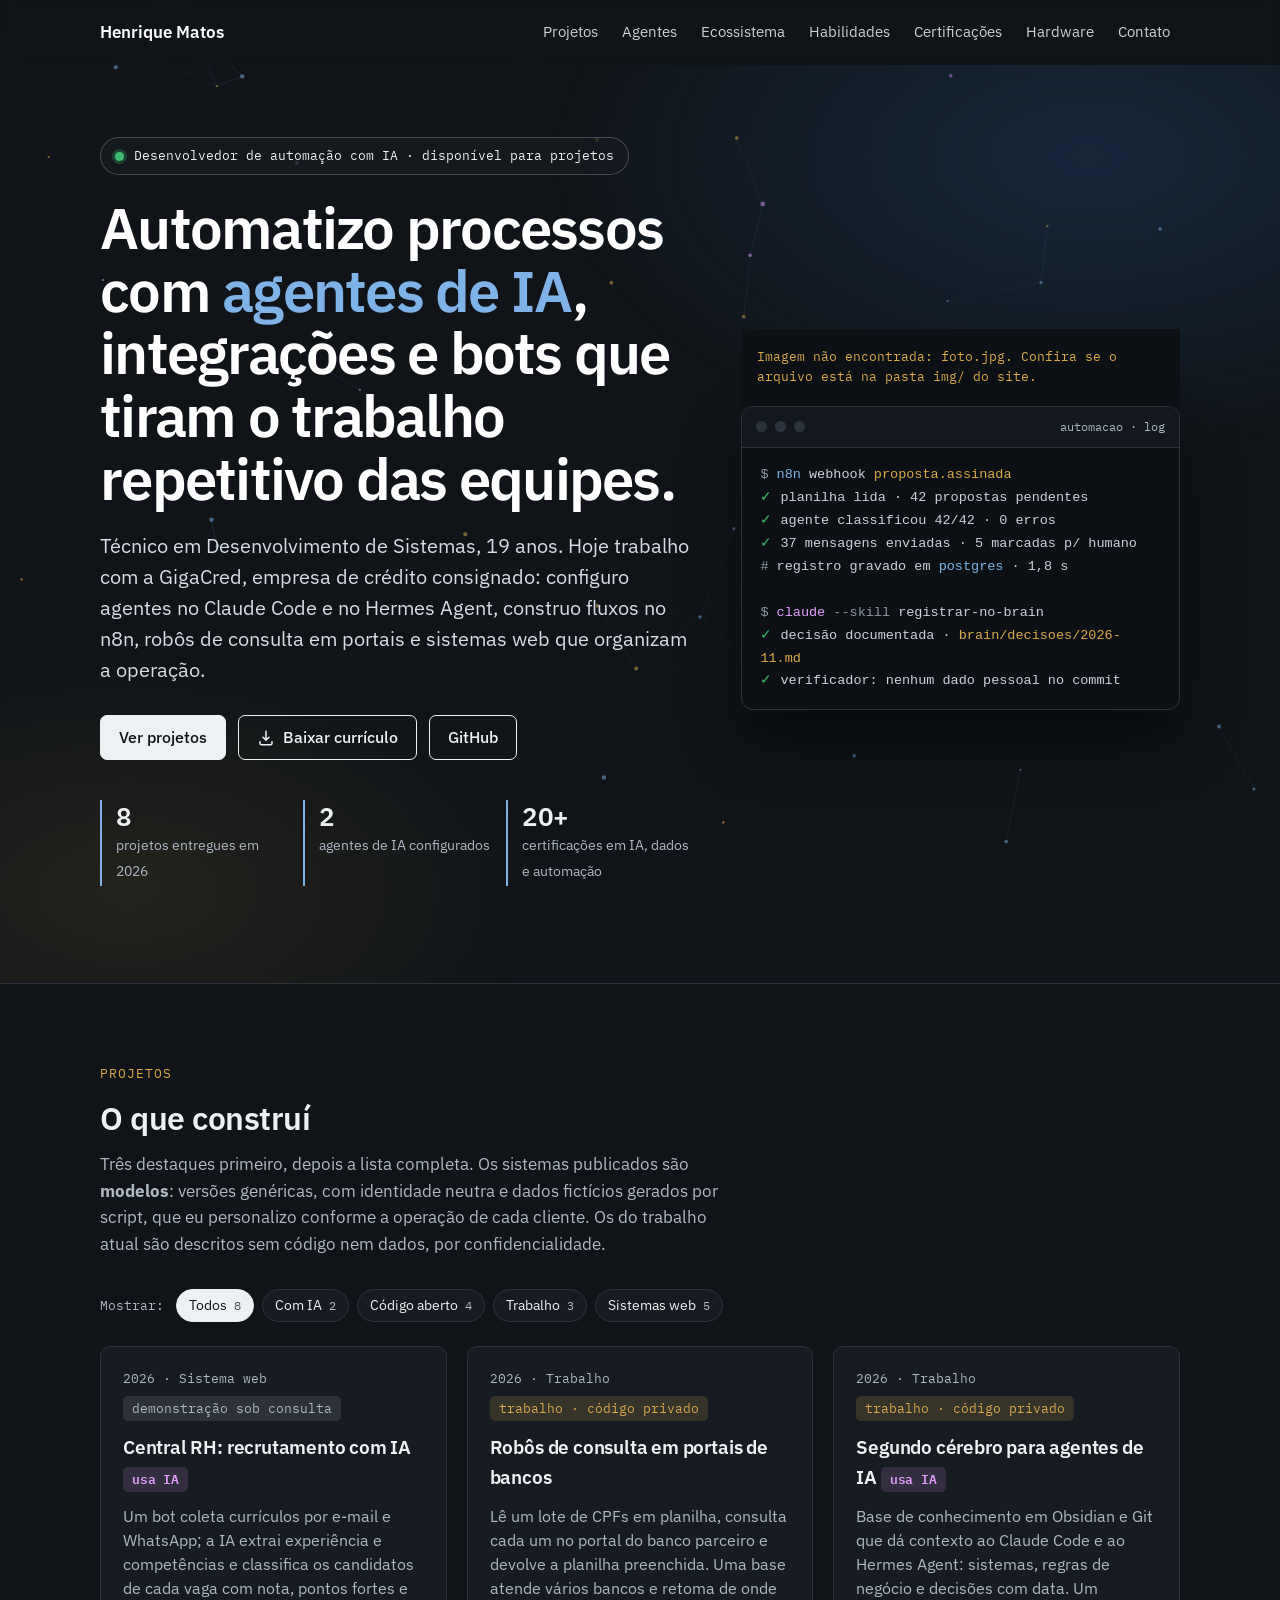
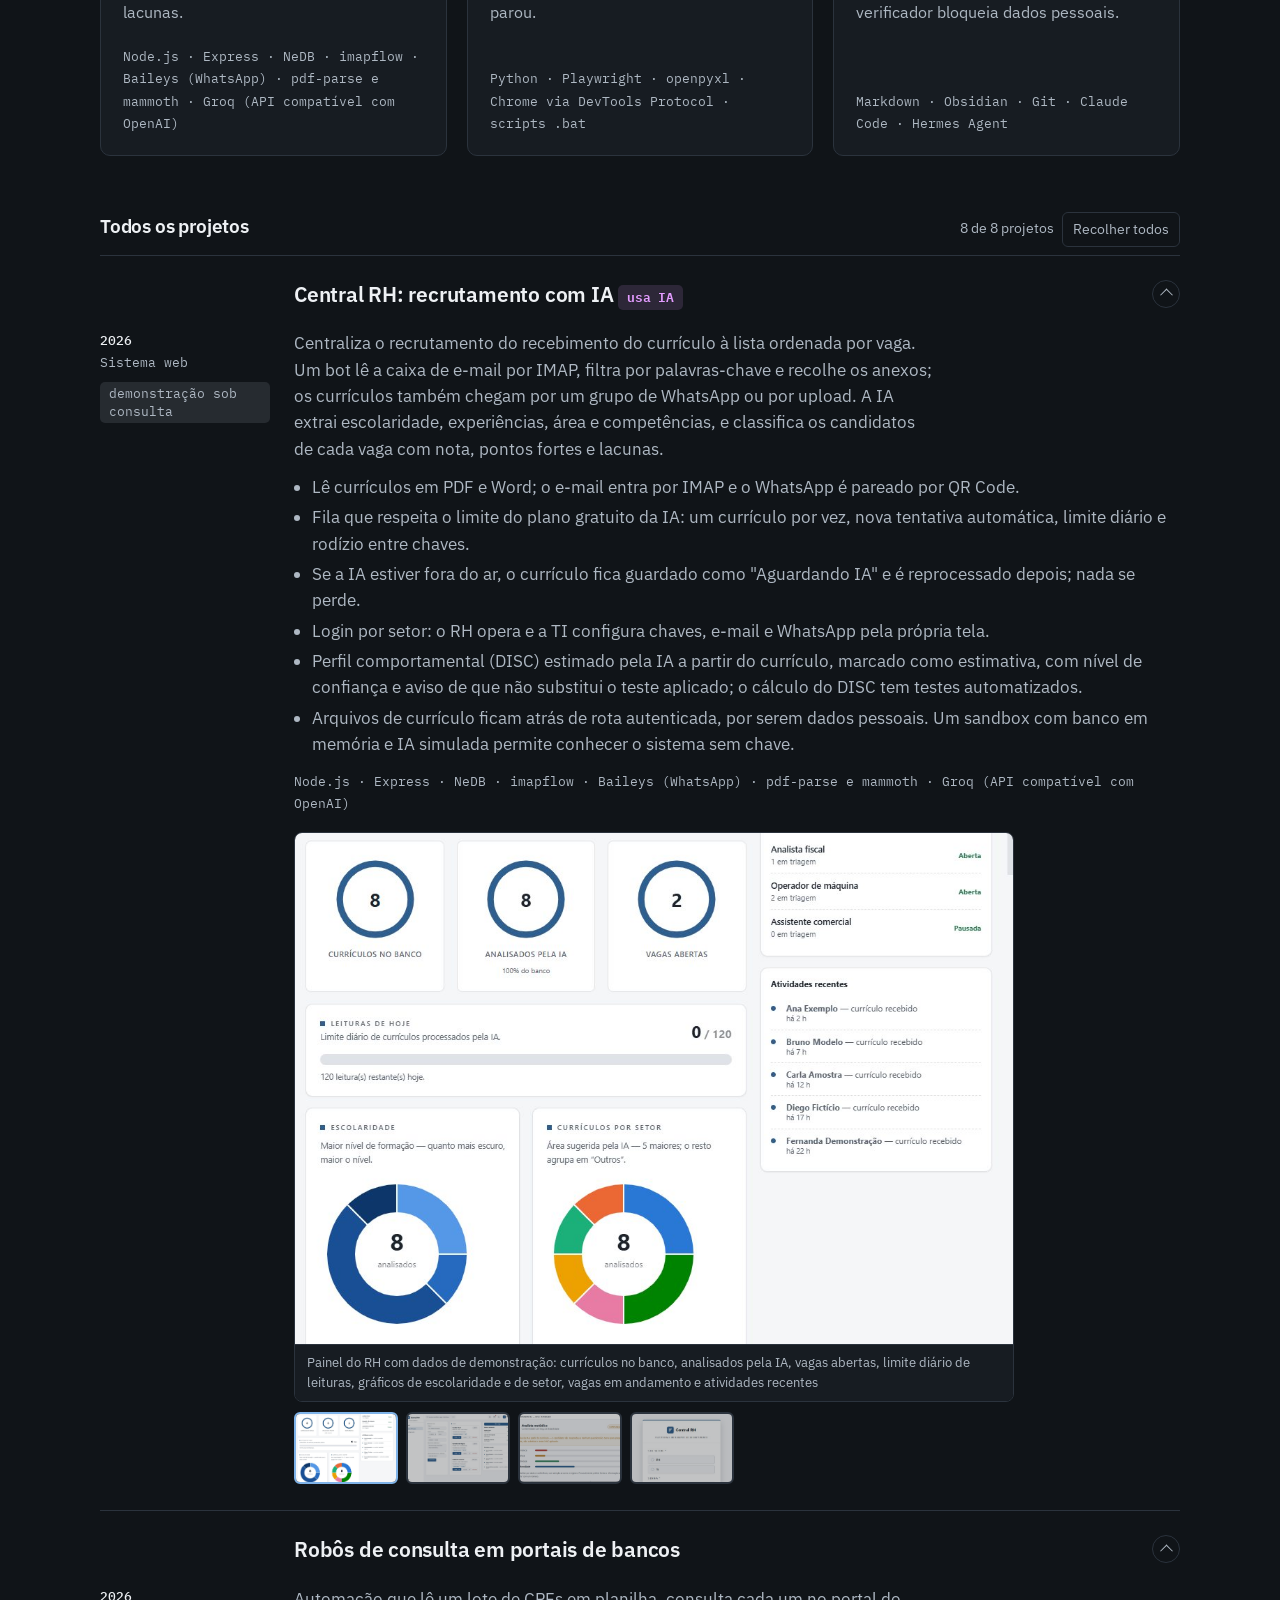
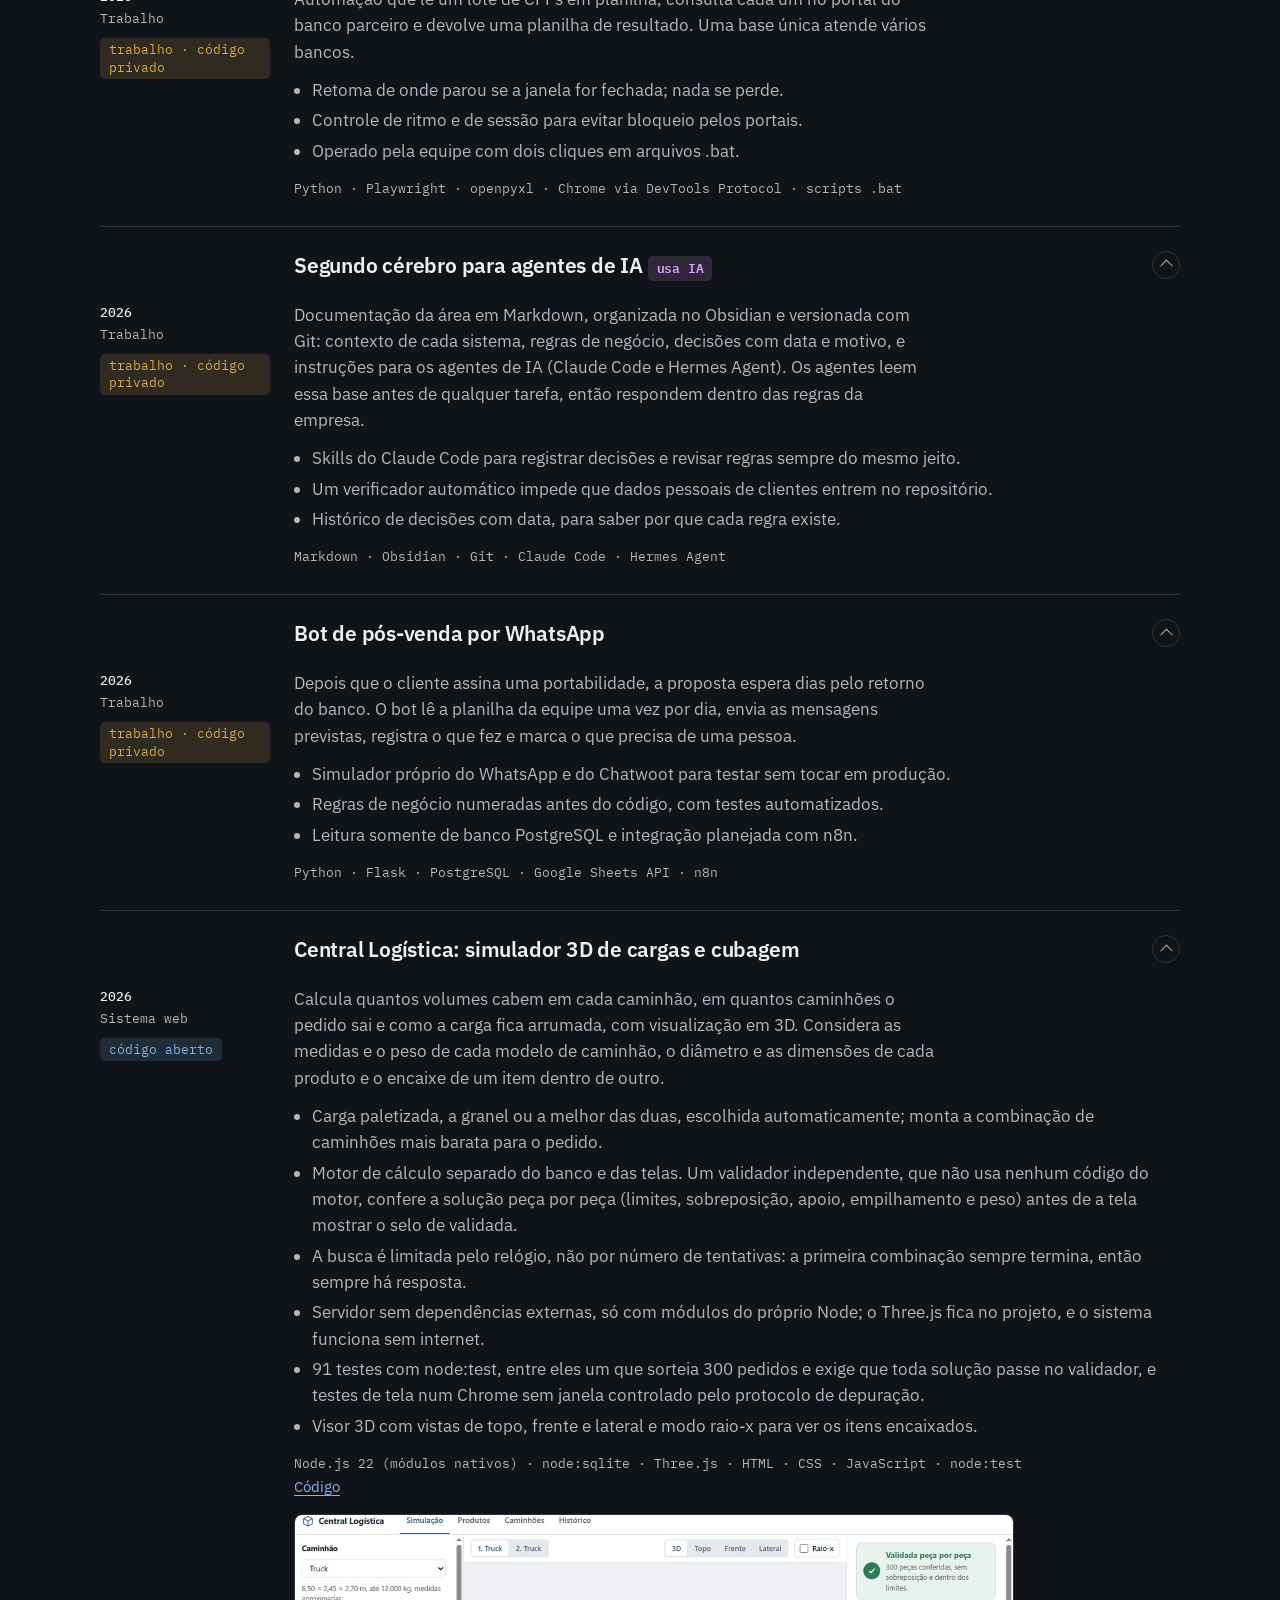
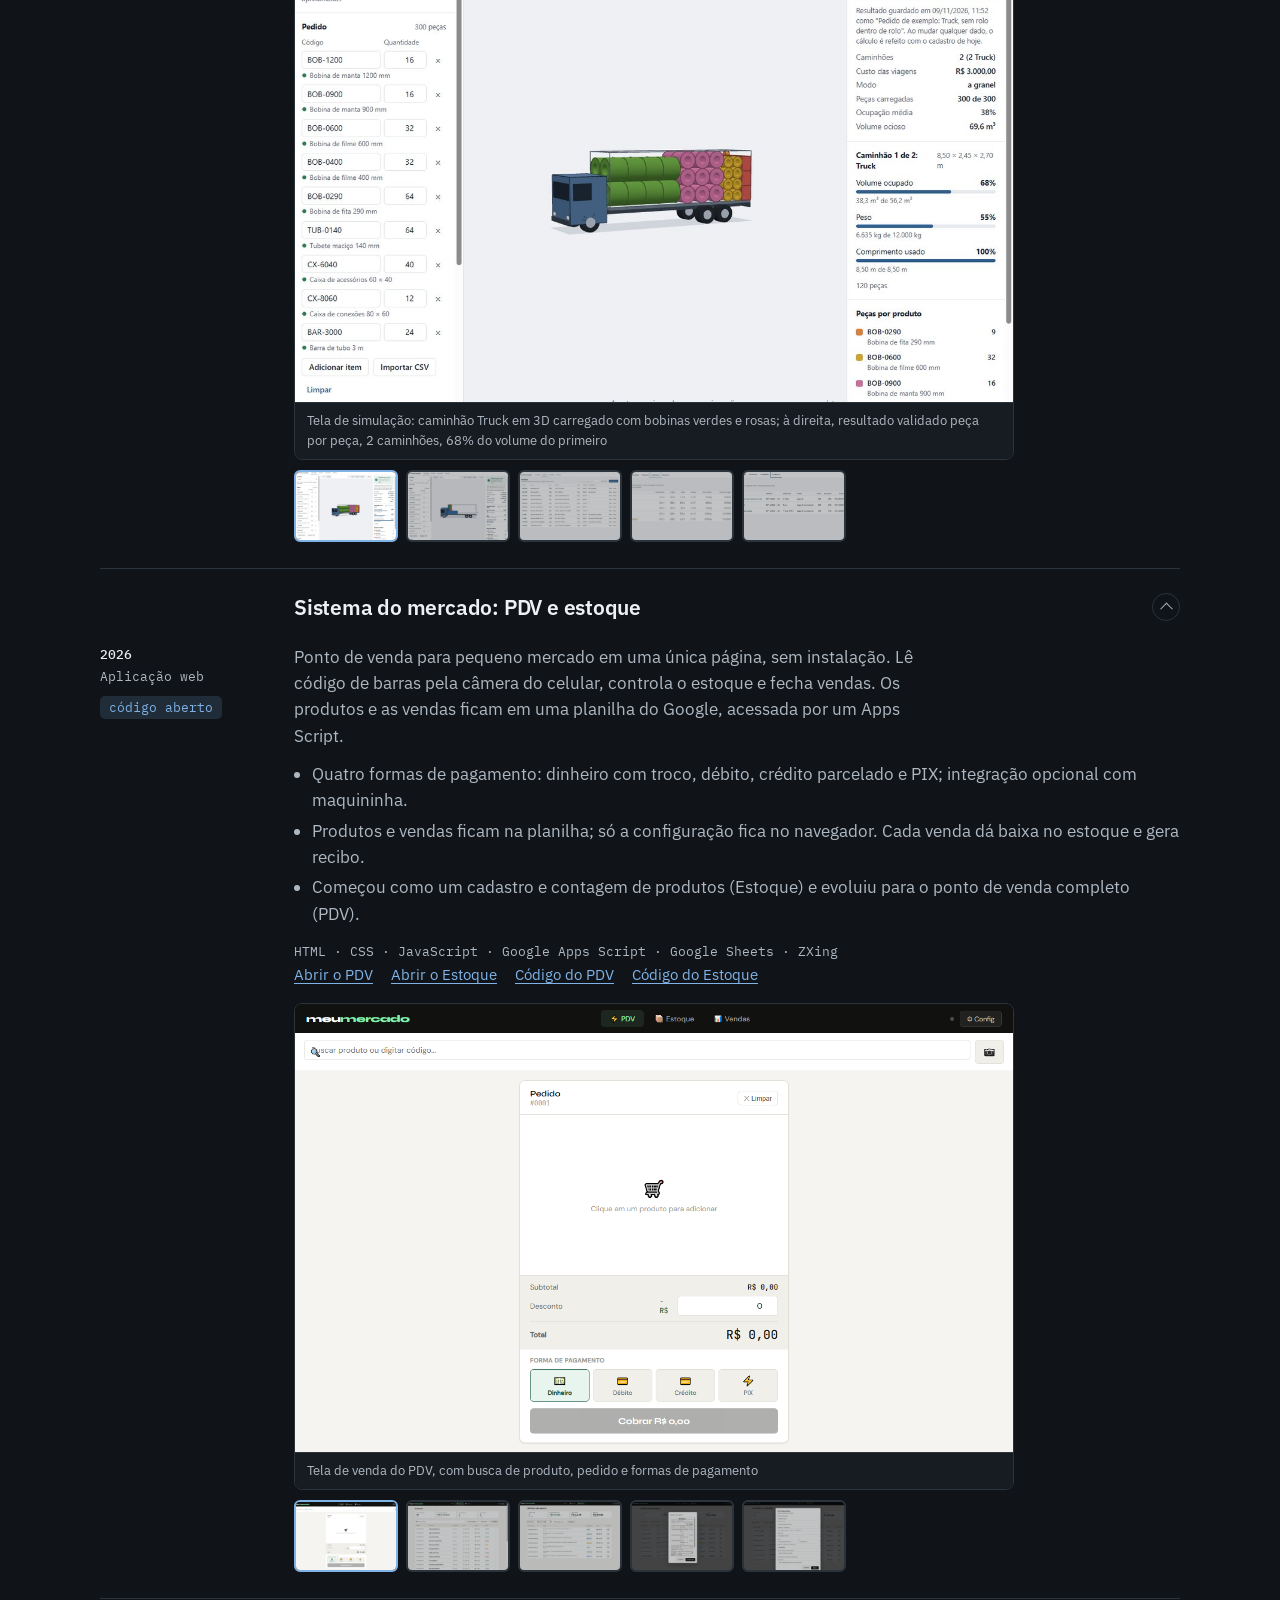
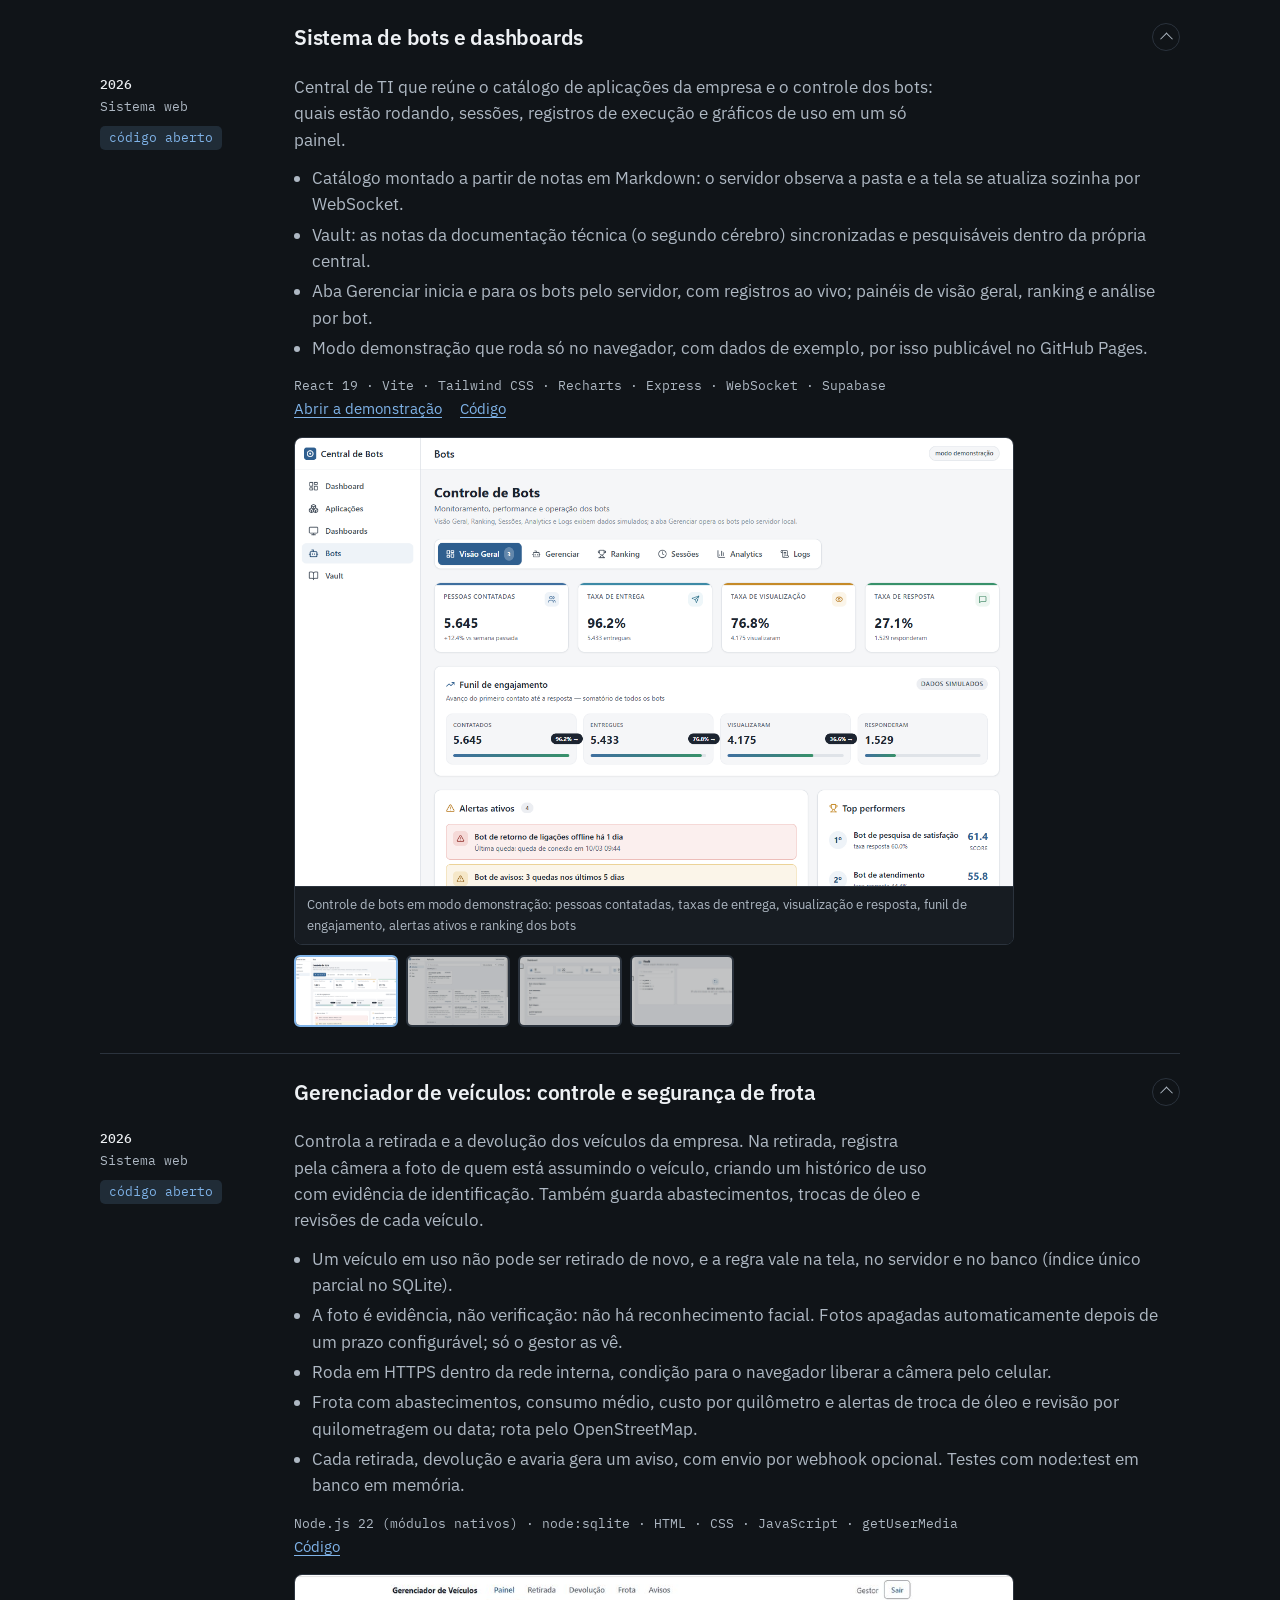
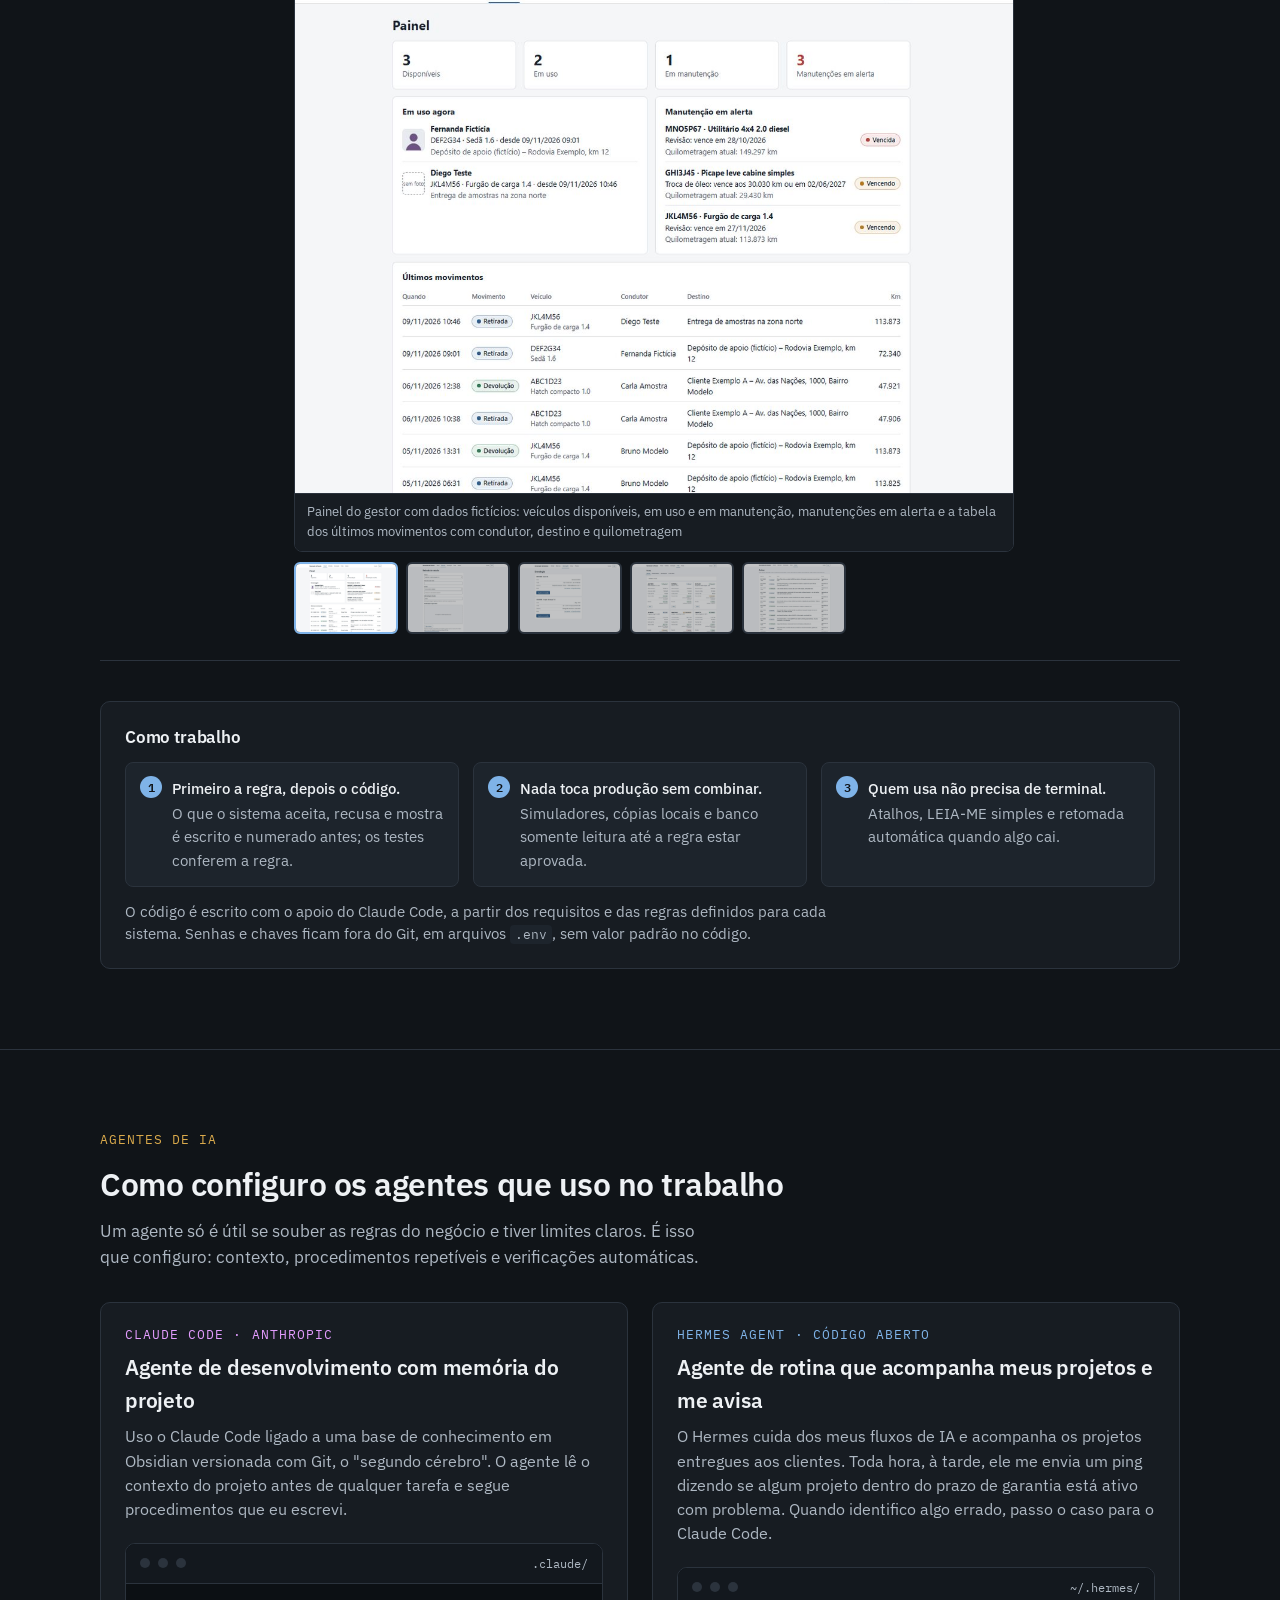
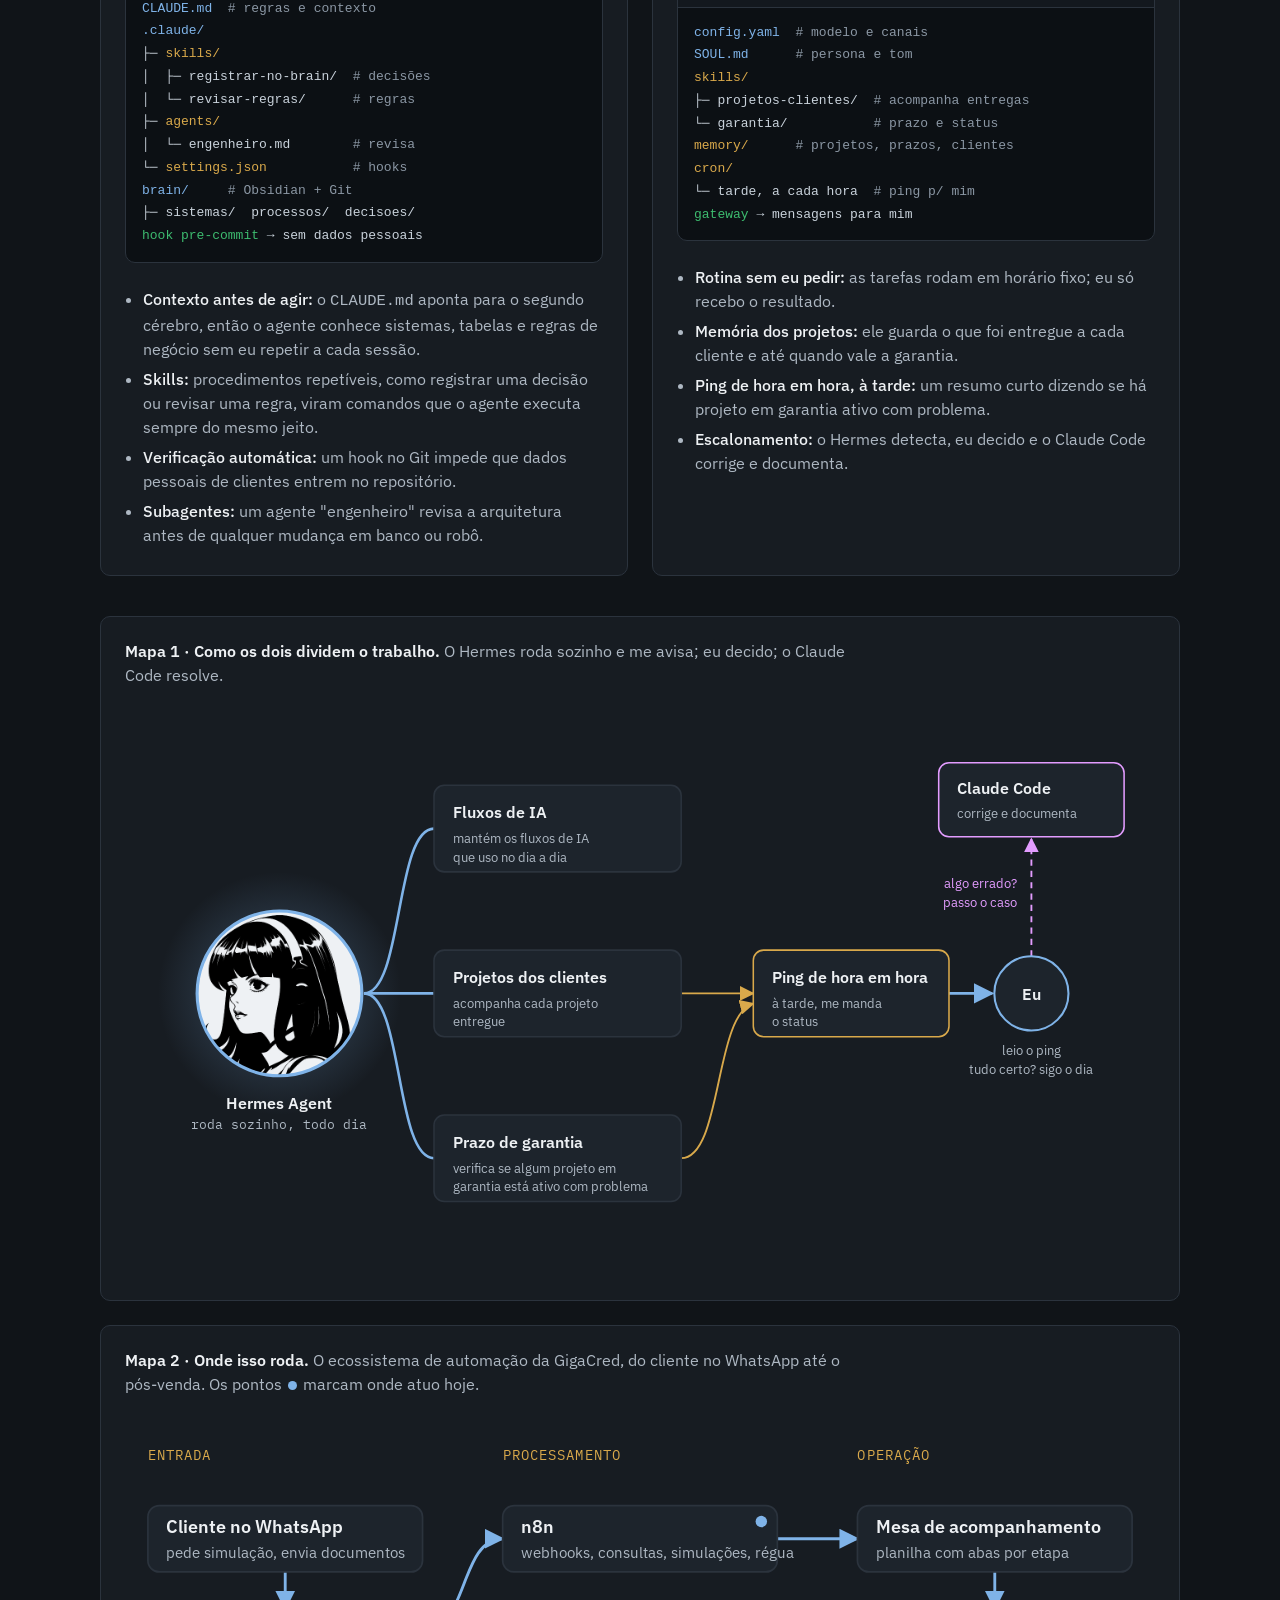
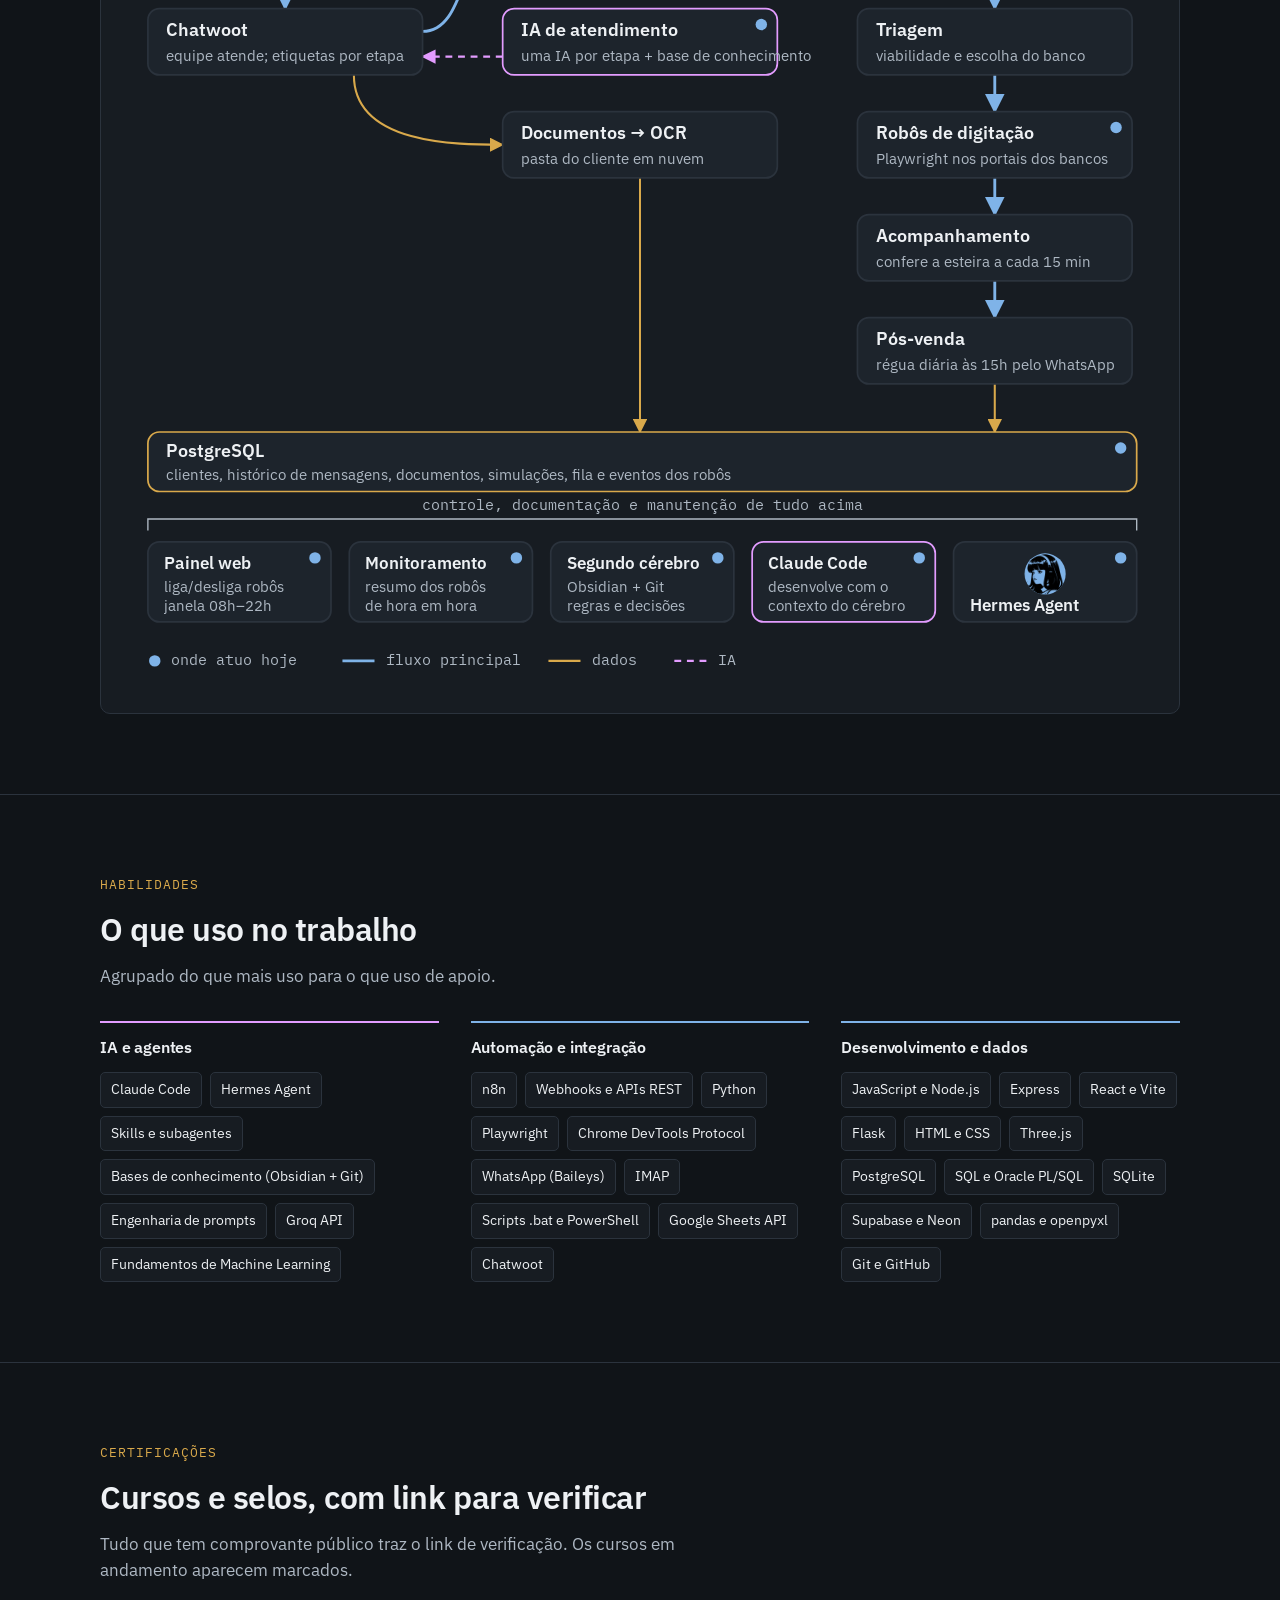
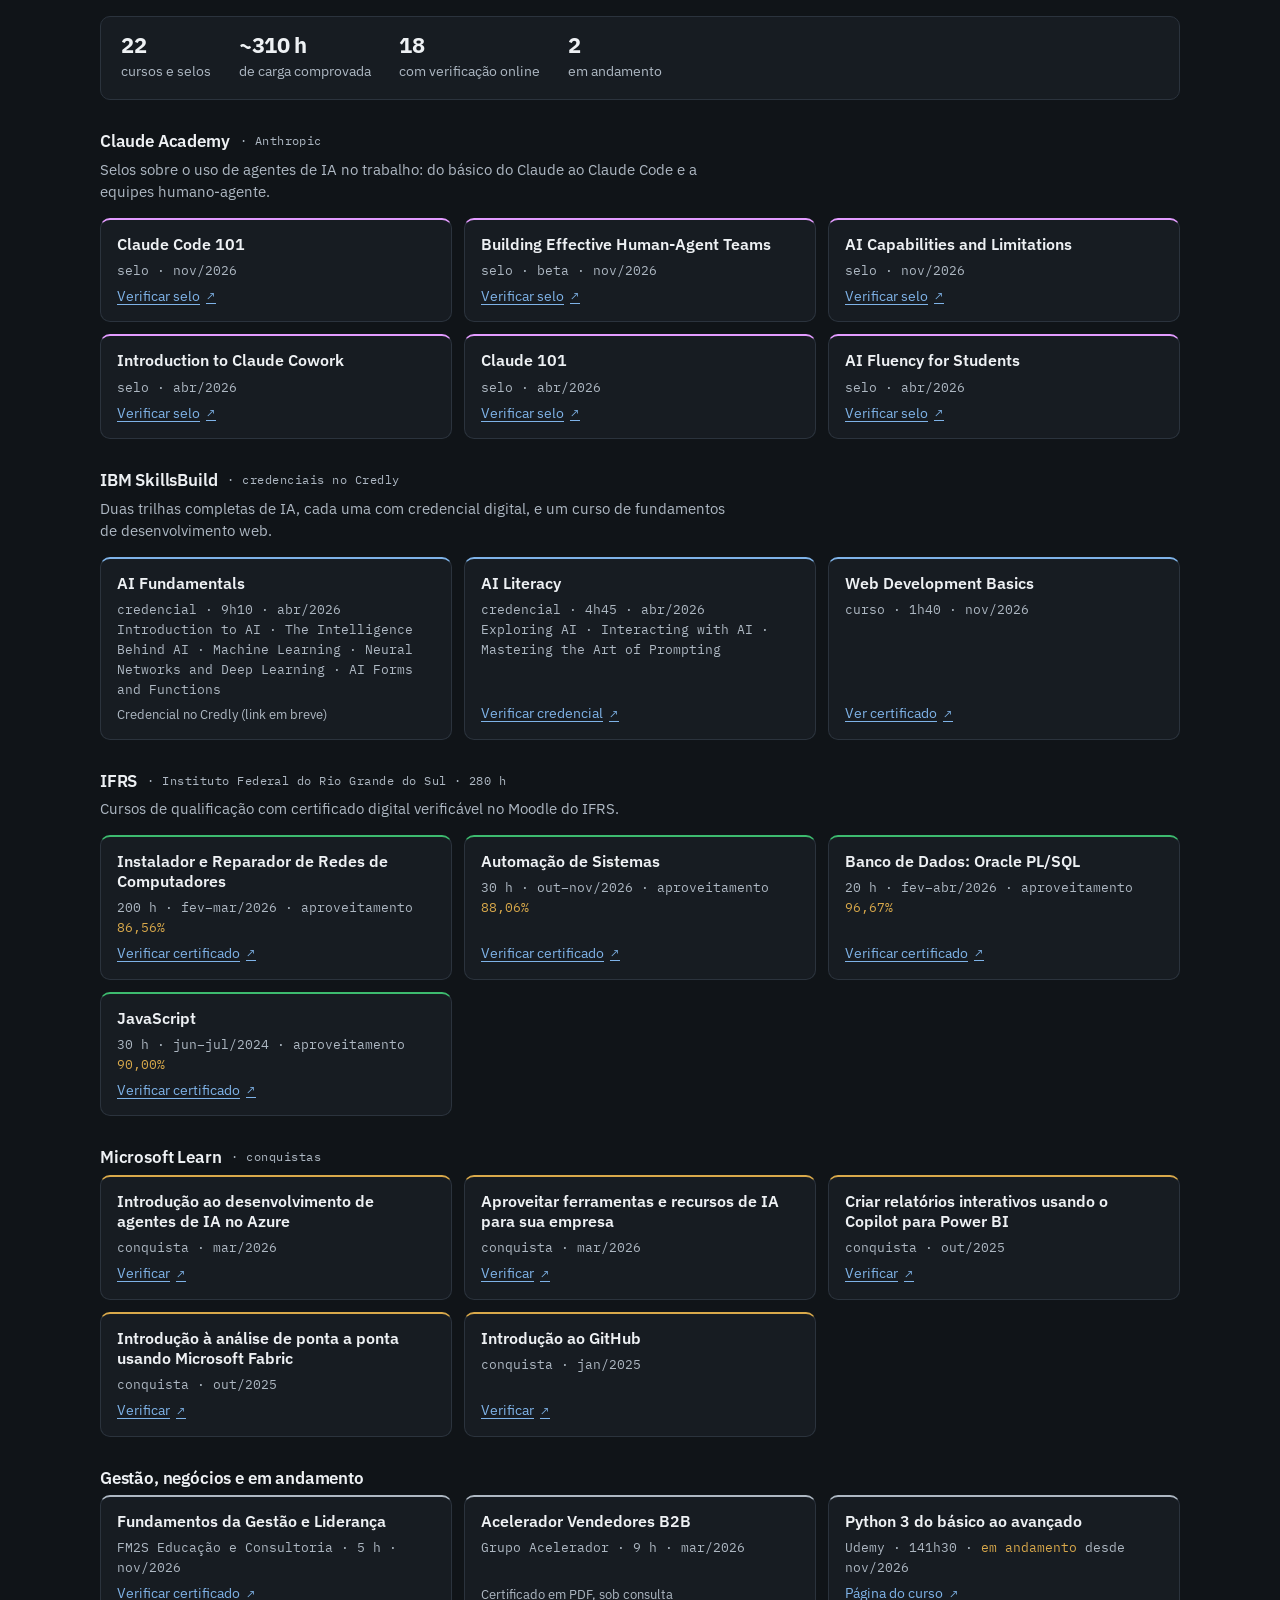
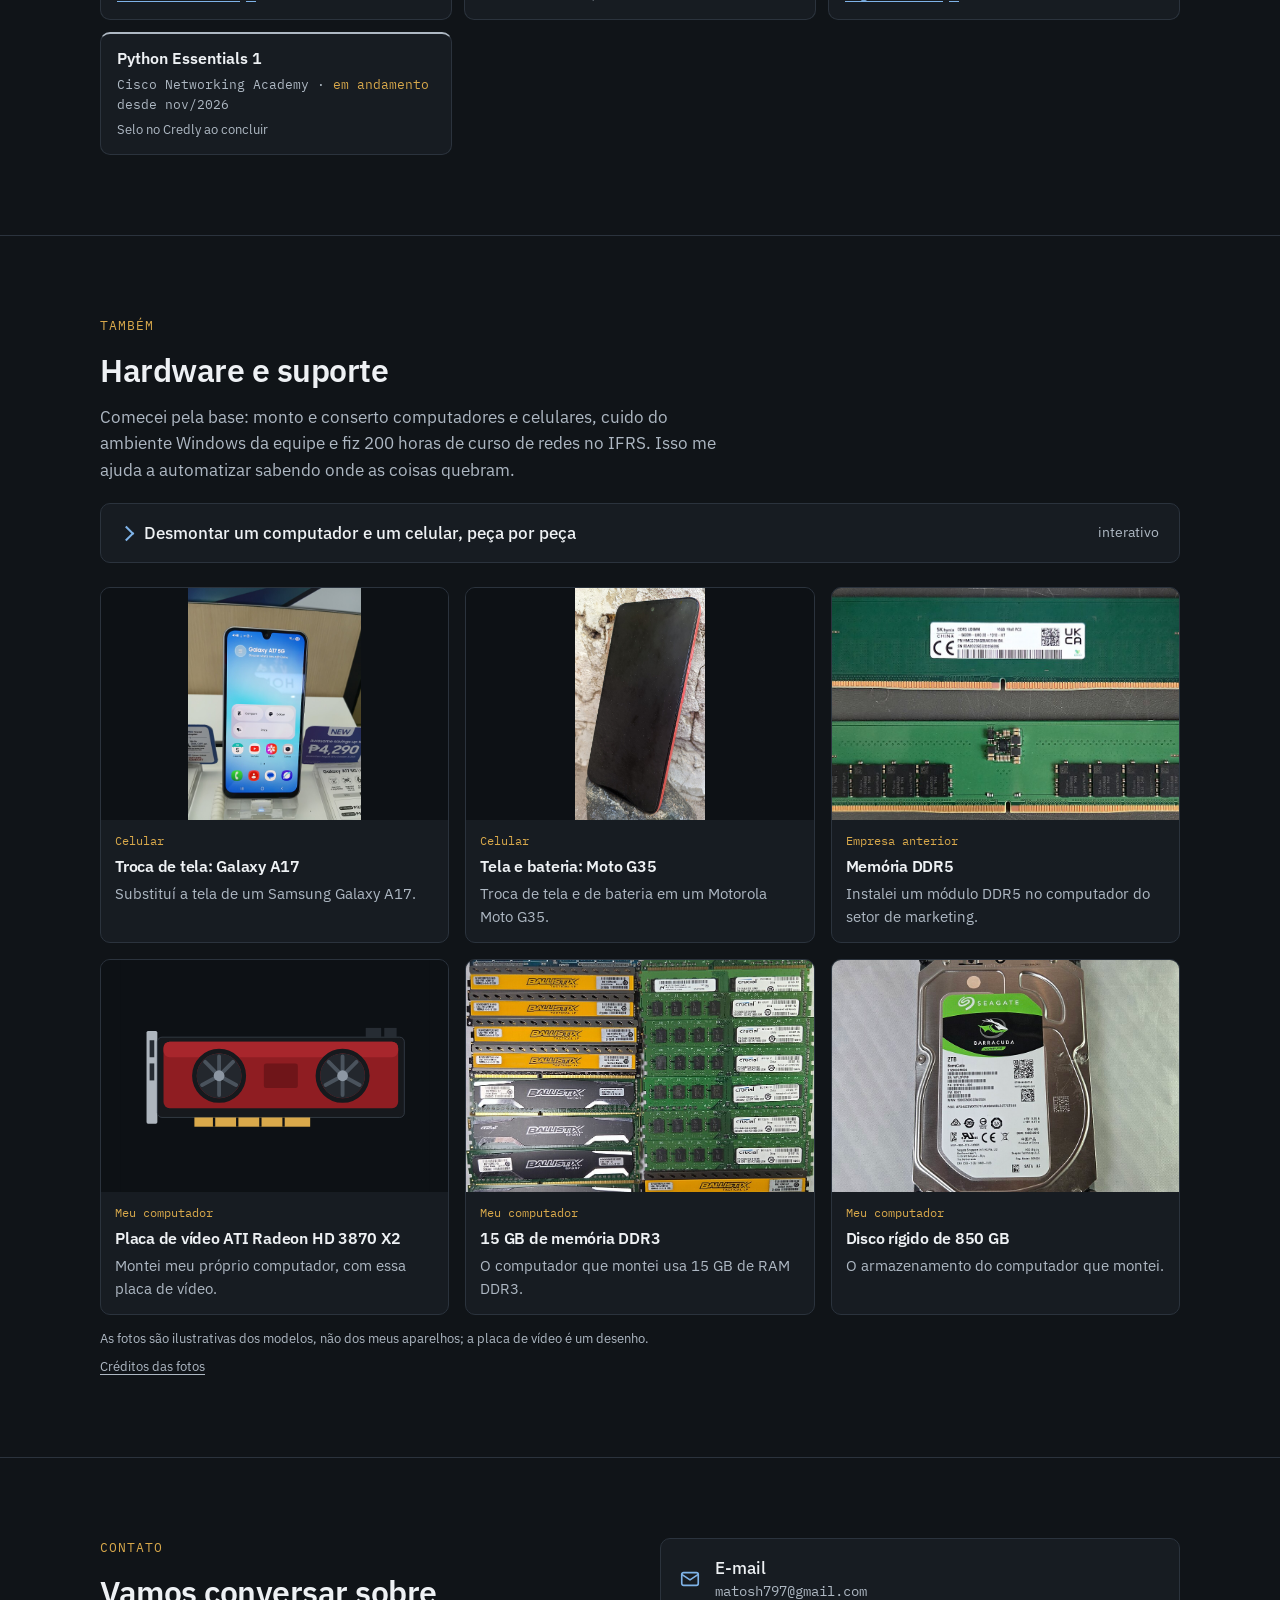
==== commit 942f8d91: "Novo portfólio: automação com IA, agentes, certificações e galerias dos projetos Co-Authored-By: Cla" ====
--- a/index.html
+++ b/index.html
@@ -3,101 +3,273 @@
 <head>
 <meta charset="utf-8">
 <meta name="viewport" content="width=device-width, initial-scale=1">
-<title>Henrique Matos</title>
-<meta name="description" content="Portfólio de Henrique Matos: sistemas web, automação, suporte de TI e manutenção de hardware.">
+<title>Henrique Matos · Automação com IA</title>
+<meta name="description" content="Portfólio de Henrique Matos: automação de processos com IA, agentes (Claude Code e Hermes Agent), integrações com n8n e APIs, sistemas web e bots.">
+<meta name="theme-color" content="#101418">
+<!-- Compartilhamento (WhatsApp, LinkedIn). AJUSTE: crie img/og.png com 1200x630 px. -->
+<meta property="og:type" content="website">
+<meta property="og:title" content="Henrique Matos · Automação com IA">
+<meta property="og:description" content="Automação de processos com IA, agentes, integrações e sistemas web. Veja os projetos.">
+<meta property="og:url" content="https://henrique-mat0s.github.io/">
+<meta property="og:image" content="https://henrique-mat0s.github.io/img/og.png">
+<meta name="twitter:card" content="summary_large_image">
+<link rel="icon" href="data:image/svg+xml,%3Csvg xmlns='http://www.w3.org/2000/svg' viewBox='0 0 64 64'%3E%3Crect width='64' height='64' rx='12' fill='%23101418'/%3E%3Cpath d='M18 44V20h6v9h16v-9h6v24h-6V35H24v9z' fill='%237FB3E8'/%3E%3C/svg%3E">
 <link rel="preconnect" href="https://fonts.googleapis.com">
+<link rel="preconnect" href="https://fonts.gstatic.com" crossorigin>
 <link href="https://fonts.googleapis.com/css2?family=IBM+Plex+Sans:wght@400;500;600&family=IBM+Plex+Mono:wght@400;500&display=swap" rel="stylesheet">
 <style>
+/* =========================================================
+   Base. Três pilares: clareza (texto curto, um assunto por
+   bloco), hierarquia (um h1, h2 por seção, h3 por item) e
+   acessibilidade (contraste, foco visível, teclado, movimento
+   reduzido, HTML semântico).
+   ========================================================= */
 :root{
   --bg:#101418;
   --bg-2:#171c22;
   --panel:#1d242c;
   --ink:#EEF1F4;
-  --ink-2:#A6B0BB;
+  --ink-2:#AEB8C3;      /* contraste 8:1 sobre --bg */
   --rule:#2b333d;
   --steel:#7FB3E8;
   --steel-deep:#2F6FBA;
   --gold:#D9A94B;
+  --green:#3DBB6F;
   --pcb:#1F5C3C;
   --pcb-2:#2A7A4F;
-  --metal:#8D97A3;
-  --metal-2:#C3CAD2;
-  --dark:#262c33;
   --sans:'IBM Plex Sans',system-ui,-apple-system,'Segoe UI',sans-serif;
   --mono:'IBM Plex Mono',ui-monospace,Consolas,monospace;
+  --r:10px;
 }
 *{box-sizing:border-box}
 html{scroll-behavior:smooth}
-body{margin:0;background:var(--bg);color:var(--ink);font-family:var(--sans);font-size:17px;line-height:1.55;-webkit-font-smoothing:antialiased}
+@media (prefers-reduced-motion:reduce){html{scroll-behavior:auto}}
+html{background:var(--bg)}
+body{margin:0;background:transparent;color:var(--ink);font-family:var(--sans);font-size:17px;line-height:1.55;-webkit-font-smoothing:antialiased}
 a{color:var(--steel);text-decoration-thickness:1px;text-underline-offset:3px}
-a:focus-visible,button:focus-visible{outline:2px solid var(--gold);outline-offset:3px}
+a:focus-visible,button:focus-visible,summary:focus-visible{outline:3px solid var(--gold);outline-offset:3px;border-radius:4px}
 .wrap{max-width:1120px;margin:0 auto;padding:0 20px}
-h2{font-size:clamp(24px,3vw,30px);letter-spacing:-.015em;font-weight:600;margin:0 0 8px}
-.sub{color:var(--ink-2);margin:0 0 32px;max-width:62ch}
-section.block{padding:72px 0;border-top:1px solid var(--rule)}
-
-/* topo */
-.top{position:absolute;top:0;left:0;right:0;z-index:5}
-.top .wrap{display:flex;justify-content:space-between;align-items:center;min-height:64px;gap:16px;flex-wrap:wrap}
+h1,h2,h3,h4{margin:0;font-weight:600;letter-spacing:-.015em}
+h2{font-size:clamp(26px,3vw,32px)}
+h3{font-size:21px;letter-spacing:-.01em}
+.sub{color:var(--ink-2);margin:8px 0 32px;max-width:62ch}
+section.block{padding:80px 0;border-top:1px solid var(--rule);scroll-margin-top:72px}
+.eyebrow{font-family:var(--mono);font-size:13px;letter-spacing:.08em;text-transform:uppercase;color:var(--gold);display:block;margin-bottom:10px}
+.sr{position:absolute;width:1px;height:1px;overflow:hidden;clip:rect(0 0 0 0);white-space:nowrap}
+
+/* pular para o conteúdo (teclado e leitores de tela) */
+.skip{position:absolute;left:16px;top:-60px;background:var(--gold);color:#101418;padding:10px 14px;border-radius:6px;font-weight:600;z-index:50;text-decoration:none}
+.skip:focus{top:16px}
+
+/* ===== topo ===== */
+.top{position:sticky;top:0;z-index:20;background:rgba(16,20,24,.88);backdrop-filter:blur(8px);border-bottom:1px solid transparent}
+.top.scrolled{border-bottom-color:var(--rule)}
+.top .wrap{display:flex;justify-content:space-between;align-items:center;min-height:64px;gap:16px}
 .brand{font-weight:600;color:#fff;text-decoration:none}
-nav a{color:#fff;opacity:.85;text-decoration:none;margin-left:22px;font-size:15px}
-nav a:hover{opacity:1;text-decoration:underline}
-
-/* hero com a foto ao fundo */
-.hero{position:relative;min-height:100svh;display:flex;align-items:flex-end;padding:120px 0 72px;isolation:isolate;overflow:hidden}
-.hero .foto{position:absolute;inset:0;z-index:-2;background:
-  linear-gradient(160deg,#1b2a3a 0%,#0f1418 60%,#1a1611 100%);
-  background-image:url("foto.jpg");background-size:cover;background-position:center 20%;background-repeat:no-repeat}
-.hero .foto::after{content:"";position:absolute;inset:0;background:
-  linear-gradient(to top,rgba(16,20,24,.98) 0%,rgba(16,20,24,.72) 45%,rgba(16,20,24,.25) 100%)}
-.hero .foto.sem-foto{background-image:none;background:
-  radial-gradient(1000px 600px at 75% 25%,#24364b 0%,transparent 60%),
-  linear-gradient(160deg,#1b2a3a 0%,#0f1418 60%,#1a1611 100%)}
-.status{display:inline-flex;align-items:center;gap:10px;font-family:var(--mono);font-size:14px;color:var(--ink);padding:8px 14px;border:1px solid rgba(255,255,255,.25);border-radius:999px;background:rgba(16,20,24,.55);backdrop-filter:blur(6px)}
-.status::before{content:"";width:9px;height:9px;border-radius:50%;background:#3DBB6F;box-shadow:0 0 0 3px rgba(61,187,111,.25)}
-.hero h1{font-size:clamp(36px,6vw,68px);line-height:1.05;letter-spacing:-.03em;font-weight:600;margin:26px 0 22px;max-width:17ch;color:#fff}
-.hero .wrap{width:100%}
-.hero p.lead{font-size:clamp(17px,2vw,21px);color:#d6dde5;max-width:58ch;margin:0 0 30px}
-.acts{display:flex;gap:14px;flex-wrap:wrap}
-.btn{display:inline-block;padding:12px 18px;border-radius:6px;font-weight:500;text-decoration:none;border:1px solid var(--ink);color:var(--ink)}
+nav ul{display:flex;gap:4px;margin:0;padding:0;list-style:none;flex-wrap:wrap;justify-content:flex-end}
+nav a{color:var(--ink);opacity:.85;text-decoration:none;font-size:15px;padding:8px 10px;border-radius:6px;display:inline-block}
+nav a:hover{opacity:1;background:rgba(255,255,255,.06)}
+@media (max-width:640px){
+  .top .wrap{flex-direction:column;align-items:flex-start;gap:0;min-height:0;padding-top:10px;padding-bottom:4px}
+  nav{width:100%;margin-left:-20px;margin-right:-20px;width:calc(100% + 40px)}
+  nav ul{flex-wrap:nowrap;overflow-x:auto;justify-content:flex-start;padding:0 14px 6px;scrollbar-width:none;-webkit-overflow-scrolling:touch}
+  nav ul::-webkit-scrollbar{display:none}
+  nav a{padding:8px 8px;font-size:14px;white-space:nowrap}
+  section.block{scroll-margin-top:96px}
+}
+
+/* ===== hero ===== */
+.hero{position:relative;padding:72px 0 80px;overflow:hidden;isolation:isolate}
+.hero::before{content:"";position:absolute;inset:0;z-index:-1;background:
+  radial-gradient(900px 500px at 85% 10%,rgba(47,111,186,.22) 0%,transparent 60%),
+  radial-gradient(700px 400px at 10% 90%,rgba(217,169,75,.10) 0%,transparent 60%)}
+.hero .wrap{display:grid;grid-template-columns:1.15fr .85fr;gap:48px;align-items:center}
+@media (max-width:900px){.hero .wrap{grid-template-columns:1fr;gap:36px}.hero{padding:48px 0 64px}}
+.status{display:inline-flex;align-items:center;gap:10px;font-family:var(--mono);font-size:13px;color:var(--ink);padding:8px 14px;border:1px solid rgba(255,255,255,.22);border-radius:999px;background:rgba(23,28,34,.7)}
+.status::before{content:"";flex:none;width:9px;height:9px;border-radius:50%;background:var(--green);box-shadow:0 0 0 3px rgba(61,187,111,.25)}
+.hero h1{font-size:clamp(34px,5vw,58px);line-height:1.08;letter-spacing:-.03em;margin:22px 0 20px;max-width:18ch;color:#fff}
+.hero h1 em{font-style:normal;color:var(--steel)}
+.hero p.lead{font-size:clamp(17px,1.6vw,20px);color:#d6dde5;max-width:56ch;margin:0 0 30px}
+.acts{display:flex;gap:12px;flex-wrap:wrap}
+.btn{display:inline-flex;align-items:center;gap:8px;padding:12px 18px;border-radius:7px;font-weight:500;text-decoration:none;border:1px solid var(--ink);color:var(--ink);font-size:16px;line-height:1.2}
 .btn.primary{background:var(--ink);color:var(--bg)}
 .btn.primary:hover{background:#fff}
 .btn.ghost:hover{background:rgba(255,255,255,.08)}
-
-/* ===== bancada de hardware ===== */
-.bancada{display:grid;grid-template-columns:1fr 1fr;gap:40px;margin-top:16px}
+.btn svg{width:18px;height:18px;flex:none}
+
+/* lado visual do hero: a foto quando existir; sem foto, o terminal */
+.visual{position:relative;min-width:0}
+.visual .foto{display:none;width:100%;max-width:420px;aspect-ratio:4/5;object-fit:cover;border-radius:16px;border:1px solid var(--rule);margin:0 auto}
+.visual.tem-foto .foto{display:block}
+.visual.tem-foto .term{display:none}
+.term{background:#0c1014;border:1px solid var(--rule);border-radius:12px;overflow:hidden;box-shadow:0 30px 60px rgba(0,0,0,.45);font-family:var(--mono);font-size:13.5px;line-height:1.7}
+.term .bar{display:flex;align-items:center;gap:8px;padding:10px 14px;background:#13181e;border-bottom:1px solid var(--rule);color:var(--ink-2);font-size:12px}
+.term .bar i{width:11px;height:11px;border-radius:50%;background:#2b333d;display:inline-block}
+.term .bar span{margin-left:auto}
+.term pre{margin:0;padding:16px 18px;color:#c9d2db;white-space:pre-wrap;word-break:break-word}
+.term .c{color:#8b97a4}.term .k{color:var(--steel)}.term .g{color:var(--green)}.term .y{color:var(--gold)}.term .p{color:#e39cff}
+@media (max-width:900px){.term{font-size:12.5px}}
+
+/* números do topo */
+.nums{display:grid;grid-template-columns:repeat(3,1fr);gap:16px;margin-top:40px;max-width:640px}
+@media (max-width:560px){.nums{grid-template-columns:1fr 1fr}}
+.num{border-left:2px solid var(--steel);padding:2px 0 2px 14px}
+.num b{display:block;font-size:26px;letter-spacing:-.02em;font-weight:600;line-height:1.1}
+.num span{color:var(--ink-2);font-size:14px}
+
+/* ===== projetos ===== */
+.destaques{display:grid;grid-template-columns:repeat(3,1fr);gap:20px;margin:0 0 56px;padding:0;list-style:none}
+@media (max-width:900px){.destaques{grid-template-columns:1fr}}
+.card{background:var(--bg-2);border:1px solid var(--rule);border-radius:var(--r);padding:22px 22px 20px;display:flex;flex-direction:column;gap:12px;min-width:0}
+.card .topo{display:flex;justify-content:space-between;align-items:center;gap:8px 10px;flex-wrap:wrap;font-family:var(--mono);font-size:12.5px;color:var(--ink-2)}
+.card .topo>span:first-child{white-space:nowrap}
+.card h3{font-size:19px}
+.card p{margin:0;color:var(--ink-2);font-size:15.5px}
+.card .stack{margin-top:auto;padding-top:10px}
+.card .links{margin:0}
+.tag{display:inline-block;padding:3px 9px;border-radius:5px;font-size:12.5px;font-family:var(--mono);white-space:nowrap}
+.tag.pub{background:rgba(127,179,232,.15);color:var(--steel)}
+.tag.emp{background:rgba(217,169,75,.16);color:var(--gold)}
+.tag.prep{background:rgba(174,184,195,.14);color:var(--ink-2)}
+.tag.ia{background:rgba(227,156,255,.14);color:#e39cff}
+.stack{font-family:var(--mono);font-size:13px;color:var(--ink-2);line-height:1.7}
+.lista-h{display:flex;align-items:baseline;justify-content:space-between;gap:16px;margin-bottom:8px;flex-wrap:wrap}
+.lista-h h3{font-size:19px}
+.lista-h span{color:var(--ink-2);font-size:14px}
+.proj{display:grid;grid-template-columns:170px 1fr;gap:24px;padding:28px 0;border-top:1px solid var(--rule)}
+.proj:last-of-type{border-bottom:1px solid var(--rule)}
+@media (max-width:640px){.proj{grid-template-columns:1fr;gap:8px}}
+.proj .meta{font-family:var(--mono);font-size:13px;color:var(--ink-2);line-height:1.7}
+.proj .meta b{display:block;color:var(--ink);font-weight:500}
+.proj .meta .tag{margin-top:8px;white-space:normal;line-height:1.4}
+.proj h3{margin:0 0 8px}
+.proj p{margin:0 0 12px;max-width:64ch;color:var(--ink-2)}
+.proj ul{margin:0 0 14px;padding-left:18px;color:var(--ink-2)}
+.proj ul li{margin:4px 0}
+.links{margin:12px 0 0;display:flex;gap:18px;flex-wrap:wrap}
+.links a{font-size:15px}
+.proj .shot{display:block;margin:16px 0 0;max-width:620px;border:1px solid var(--rule);border-radius:8px;overflow:hidden;background:#0d1115}
+.proj .shot img{display:block;width:100%;height:auto}
+.img-falta{padding:18px 16px;font-family:var(--mono);font-size:13px;color:var(--gold);background:#0d1115}
+.galeria{margin-top:16px;max-width:720px}
+.galeria figure.shot{margin:0;max-width:none}
+.galeria figcaption{padding:8px 12px;font-size:13px;color:var(--ink-2);border-top:1px solid var(--rule);background:var(--bg-2)}
+.galeria .thumbs{display:flex;gap:8px;margin-top:10px;flex-wrap:wrap}
+.galeria .thumbs button{appearance:none;padding:0;border:2px solid var(--rule);border-radius:6px;background:#0d1115;cursor:pointer;width:104px;overflow:hidden;line-height:0}
+.galeria .thumbs button img{width:100%;height:68px;object-fit:cover;object-position:top;display:block;opacity:.75}
+.galeria .thumbs button:hover img{opacity:1}
+.galeria .thumbs button[aria-pressed="true"]{border-color:var(--steel)}
+.galeria .thumbs button[aria-pressed="true"] img{opacity:1}
+
+/* como trabalho */
+.como{margin-top:40px;background:var(--bg-2);border:1px solid var(--rule);border-radius:var(--r);padding:22px 24px}
+.como h3{font-size:17px;margin-bottom:12px}
+.como ol{margin:0;padding:0;list-style:none;display:grid;grid-template-columns:repeat(3,1fr);gap:14px;counter-reset:passo}
+@media (max-width:900px){.como ol{grid-template-columns:1fr}}
+.como li{position:relative;padding:14px 14px 14px 46px;background:var(--panel);border:1px solid var(--rule);border-radius:8px;font-size:15px;color:var(--ink-2)}
+.como li::before{counter-increment:passo;content:counter(passo);position:absolute;left:14px;top:13px;width:22px;height:22px;border-radius:50%;background:var(--steel);color:#101418;font-family:var(--mono);font-size:12px;font-weight:600;display:grid;place-items:center}
+.como li b{color:var(--ink);font-weight:500;display:block;margin-bottom:2px}
+.como p{margin:14px 0 0;color:var(--ink-2);font-size:14.5px;max-width:80ch}
+.como code{font-family:var(--mono);font-size:13px;background:var(--panel);padding:1px 5px;border-radius:4px}
+
+/* ===== agentes: Claude Code e Hermes ===== */
+.agentes{display:grid;grid-template-columns:1fr 1fr;gap:24px}
+@media (max-width:900px){.agentes{grid-template-columns:1fr}}
+@media (max-width:640px){.agente .cab{padding:18px 16px 4px}.cfg{margin:14px 12px 0;font-size:11.5px}.cfg pre{padding:12px 12px}.agente ul{margin:16px 16px 18px}}
+.agente{background:var(--bg-2);border:1px solid var(--rule);border-radius:var(--r);overflow:hidden;display:flex;flex-direction:column}
+.agente .cab{padding:22px 24px 6px}
+.agente .cab .eyebrow{margin-bottom:6px}
+.agente .cab p{margin:8px 0 0;color:var(--ink-2);font-size:15.5px;max-width:56ch}
+.cfg{margin:16px 24px 0;background:#0c1014;border:1px solid var(--rule);border-radius:10px;overflow:hidden;font-family:var(--mono);font-size:13px;line-height:1.75}
+.cfg .bar{display:flex;align-items:center;gap:8px;padding:9px 14px;background:#13181e;border-bottom:1px solid var(--rule);color:var(--ink-2);font-size:12px}
+.cfg .bar i{width:10px;height:10px;border-radius:50%;background:#2b333d;display:inline-block}
+.cfg .bar span{margin-left:auto}
+.cfg pre{margin:0;padding:14px 16px;color:#c9d2db;white-space:pre;overflow-x:auto}
+.cfg .c{color:#8b97a4}.cfg .k{color:var(--steel)}.cfg .g{color:var(--green)}.cfg .y{color:var(--gold)}.cfg .p{color:#e39cff}
+.agente ul{margin:18px 24px 22px;padding-left:18px;color:var(--ink-2);font-size:15.5px}
+.agente ul li{margin:6px 0}
+.agente ul li b{color:var(--ink);font-weight:500}
+/* mapas (SVG no desktop, lista no celular) */
+.mapa{scroll-margin-top:84px;margin:40px 0 0;background:var(--bg-2);border:1px solid var(--rule);border-radius:var(--r);padding:22px 24px 18px}
+.mapa+.mapa{margin-top:24px}
+.mapa figcaption{color:var(--ink-2);font-size:15.5px;margin:0 0 18px;max-width:72ch}
+.mapa figcaption b{color:var(--ink);font-weight:600}
+.mapa svg{display:block;width:100%;height:auto}
+.mapa text{font-family:var(--sans)}
+.mapa .mono{font-family:var(--mono)}
+.mapa .t-title{fill:var(--ink);font-size:16px;font-weight:600}
+.mapa .t-title.s{font-size:14.5px}
+.mapa .t-sub{fill:var(--ink-2);font-size:13px}
+.mapa .t-col{fill:var(--gold);font-size:12px;letter-spacing:.08em}
+.mapa .lilac{fill:#e39cff}
+.mapa .gold-t{fill:var(--gold)}
+.mapa .node rect{fill:var(--panel);stroke:var(--rule);stroke-width:1.5}
+.mapa .node.gold rect{stroke:var(--gold)}
+.mapa .node.lilac rect{stroke:#e39cff}
+.mapa .node circle{fill:var(--steel)}
+.mapa .l-steel{fill:none;stroke:var(--steel);stroke-width:2.5}
+.mapa .l-gold{fill:none;stroke:var(--gold);stroke-width:1.8}
+.mapa .l-lilac{fill:none;stroke:#e39cff;stroke-width:1.8;stroke-dasharray:6 5}
+.mapa .l-rule{fill:none;stroke:var(--ink-2);stroke-width:1.2}
+.mapa .dot{display:inline-block;width:9px;height:9px;border-radius:50%;background:var(--steel);vertical-align:middle;margin:0 2px}
+.mapa .so-mobile{display:none}
+@media (max-width:720px){.mapa .so-desktop{display:none}.mapa div.so-mobile{display:block}.mapa ol.so-mobile{display:grid}.mapa{padding:18px 16px 14px}}
+.mapa-m{list-style:none;margin:0;padding:0 0 0 18px;border-left:2px solid var(--steel);display:grid;gap:10px}
+.mapa-m li{position:relative;background:var(--panel);border:1px solid var(--rule);border-radius:8px;padding:10px 12px;font-size:15px}
+.mapa-m li::before{content:"";position:absolute;left:-24px;top:16px;width:10px;height:10px;border-radius:50%;background:var(--steel);border:2px solid var(--bg-2)}
+.mapa-m li.gold{border-color:var(--gold)}.mapa-m li.gold::before{background:var(--gold)}
+.mapa-m li.lilac{border-color:#e39cff}.mapa-m li.lilac::before{background:#e39cff}
+.mapa-m li.atuo::after{content:"";position:absolute;right:10px;top:10px;width:8px;height:8px;border-radius:50%;background:var(--steel)}
+.mapa-m li b{display:block;color:var(--ink);font-weight:600}
+.mapa-m li span{display:block;color:var(--ink-2);font-size:14px}
+.mapa-m li.av{display:flex;align-items:center;gap:12px}
+.mapa-m li.av img{flex:none;width:56px;height:56px;border-radius:50%;background:#EEF1F4;border:2px solid var(--steel);object-fit:cover}
+.mapa-m-cols h4{font-family:var(--mono);font-size:12px;letter-spacing:.08em;text-transform:uppercase;color:var(--gold);margin:18px 0 8px}
+.mapa-m-cols h4:first-child{margin-top:0}
+.t-legenda{font-family:var(--mono);font-size:12px;color:var(--ink-2);margin:14px 0 0}
+
+/* ===== habilidades ===== */
+.cols{display:grid;grid-template-columns:repeat(3,1fr);gap:32px}
+@media (max-width:800px){.cols{grid-template-columns:1fr}}
+.cols h3{font-size:16px;margin:0 0 12px;padding-top:12px;border-top:2px solid var(--steel)}
+.cols h3.ia{border-top-color:#e39cff}
+.tags{display:flex;flex-wrap:wrap;gap:8px;margin:0;padding:0;list-style:none}
+.tags li{font-size:14px;padding:6px 10px;border:1px solid var(--rule);border-radius:5px;background:var(--bg-2)}
+
+/* ===== hardware (detalhe) ===== */
+.hw .sub{margin-bottom:20px}
+details.bancada-wrap{border:1px solid var(--rule);border-radius:var(--r);background:var(--bg-2)}
+details.bancada-wrap summary{cursor:pointer;padding:16px 20px;font-weight:500;list-style:none;display:flex;align-items:center;gap:12px}
+details.bancada-wrap summary::-webkit-details-marker{display:none}
+details.bancada-wrap summary::before{content:"";width:9px;height:9px;border-right:2px solid var(--steel);border-bottom:2px solid var(--steel);transform:rotate(-45deg);transition:transform .2s;flex:none}
+details[open].bancada-wrap summary::before{transform:rotate(45deg)}
+details.bancada-wrap summary small{color:var(--ink-2);font-weight:400;font-size:14px;margin-left:auto}
+.bancada{display:grid;grid-template-columns:1fr 1fr;gap:24px;padding:4px 20px 20px}
 @media (max-width:900px){.bancada{grid-template-columns:1fr}}
-.bench{min-width:0;position:relative;background:var(--bg-2);border:1px solid var(--rule);border-radius:10px;padding:22px 22px 18px}
+.bench{min-width:0;position:relative;background:var(--bg);border:1px solid var(--rule);border-radius:10px;padding:18px 18px 16px}
 .bench header{display:flex;justify-content:space-between;align-items:center;gap:12px;margin-bottom:8px;flex-wrap:wrap}
-.bench header h3{margin:0;font-size:19px;font-weight:600}
+.bench header h4{margin:0;font-size:17px;font-weight:600}
 .bench header .dica{font-family:var(--mono);font-size:12px;color:var(--ink-2)}
 .bench .toggle{appearance:none;border:1px solid var(--rule);background:var(--panel);color:var(--ink);font:inherit;font-size:14px;padding:7px 12px;border-radius:6px;cursor:pointer}
 .bench .toggle:hover{border-color:var(--steel)}
-.stage{position:relative;height:560px;margin:6px auto 0;overflow:hidden;border-radius:8px;
-  background:
-   linear-gradient(var(--rule) 1px,transparent 1px) 0 0/100% 40px,
-   linear-gradient(90deg,var(--rule) 1px,transparent 1px) 0 0/40px 100%;
+.stage{position:relative;height:480px;margin:6px auto 0;overflow:hidden;border-radius:8px;
+  background:linear-gradient(var(--rule) 1px,transparent 1px) 0 0/100% 40px,linear-gradient(90deg,var(--rule) 1px,transparent 1px) 0 0/40px 100%;
   background-color:#13181e}
-@media (max-width:640px){.stage{height:430px}}
+@media (max-width:640px){.stage{height:400px}}
 .stage::after{content:"";position:absolute;inset:0;background:radial-gradient(60% 60% at 50% 50%,transparent 40%,#13181e 100%);pointer-events:none}
 .dev{position:absolute;left:50%;top:50%;transform:translate(-50%,-50%);z-index:1;transition:transform .55s cubic-bezier(.2,.7,.2,1)}
-.open .dev.pc{transform:translate(calc(-50% - 18px),-50%) scale(.68)}
-.open .dev.cel{transform:translate(-50%,calc(-50% - 10px)) scale(.68)}
-@media (max-width:640px){.open .dev.pc{transform:translate(calc(-50% - 14px),-50%) scale(.5)}.open .dev.cel{transform:translate(-50%,calc(-50% - 8px)) scale(.52)}}
-@media (prefers-reduced-motion:reduce){.dev{transition:none}}
-.part{position:absolute;margin:0;padding:0;border:0;background:none;font:inherit;color:inherit;cursor:pointer;
-  transition:transform .55s cubic-bezier(.2,.7,.2,1),opacity .4s;will-change:transform;transform:translate(0,0)}
+.open .dev.pc{transform:translate(calc(-50% - 18px),-50%) scale(.62)}
+.open .dev.cel{transform:translate(-50%,calc(-50% - 10px)) scale(.62)}
+@media (max-width:640px){.open .dev.pc{transform:translate(calc(-50% - 14px),-50%) scale(.48)}.open .dev.cel{transform:translate(-50%,calc(-50% - 8px)) scale(.5)}}
+.part{position:absolute;margin:0;padding:0;border:0;background:none;font:inherit;color:inherit;cursor:pointer;transition:transform .55s cubic-bezier(.2,.7,.2,1),opacity .4s;will-change:transform;transform:translate(0,0)}
 .part .shape{position:absolute;inset:0;border-radius:3px;box-shadow:0 1px 0 rgba(255,255,255,.08) inset,0 6px 14px rgba(0,0,0,.35)}
-.part .lbl{position:absolute;left:50%;top:-22px;transform:translateX(-50%);white-space:nowrap;font-family:var(--mono);font-size:11px;color:var(--ink-2);opacity:0;transition:opacity .3s .25s;pointer-events:none;background:rgba(16,20,24,.8);padding:2px 6px;border-radius:3px}
+.part .lbl{position:absolute;left:50%;top:-22px;transform:translateX(-50%);white-space:nowrap;font-family:var(--mono);font-size:12px;color:var(--ink);opacity:0;transition:opacity .3s .25s;pointer-events:none;background:rgba(16,20,24,.85);padding:2px 6px;border-radius:3px}
 .open .part{transform:translate(var(--dx),var(--dy))}
-.open .part .lbl{opacity:1}
+.open .part .lbl{opacity:1;transform:translateX(-50%) scale(1.3);transform-origin:center bottom}
 .gabinete .lbl{top:auto;bottom:-22px}
-.open .part .lbl{transform:translateX(-50%) scale(1.3);transform-origin:center bottom}
 .part:hover .shape,.part.ativa .shape{outline:2px solid var(--gold);outline-offset:2px}
 .part:hover,.part.ativa{z-index:9}
-@media (prefers-reduced-motion:reduce){.part{transition:none}}
-
-/* --- PC: peças desenhadas --- */
+@media (prefers-reduced-motion:reduce){.dev,.part,.part .lbl{transition:none}}
 .pc{width:300px;height:440px}
 .gabinete .shape{background:linear-gradient(180deg,#2d343c,#1f252c);border:1px solid #3a434d;border-radius:8px;box-shadow:0 20px 40px rgba(0,0,0,.5)}
 .open .gabinete .shape{opacity:.55}
@@ -117,8 +289,6 @@
 .fonte .shape{background:linear-gradient(180deg,#24292f,#15191d);border:1px solid #3a434d}
 .fonte .shape::after{content:"";position:absolute;left:12px;top:10px;width:50px;height:50px;border-radius:50%;border:4px solid #3d4650;background:repeating-conic-gradient(from 0deg,#4a535d 0 15deg,#15191d 15deg 40deg)}
 .fan .shape{border-radius:50%;border:4px solid #30373f;background:repeating-conic-gradient(from 0deg,#4a535d 0 15deg,#20252b 15deg 40deg)}
-
-/* --- Celular: peças --- */
 .cel{width:200px;height:400px}
 .tampa .shape{background:linear-gradient(160deg,#2b3e57,#16222f);border-radius:28px;border:1px solid #3a5070}
 .tela .shape{background:linear-gradient(160deg,#0b0f14,#141a21);border-radius:26px;border:3px solid #2a3139}
@@ -131,155 +301,608 @@
 .camera .shape::before{left:6px;top:6px}.camera .shape::after{left:6px;top:25px}
 .falante .shape{background:#15191d;border:1px solid #3d4650;border-radius:6px;background-image:radial-gradient(#4a535d 1px,transparent 1.5px);background-size:6px 6px}
 .usb .shape{background:#c3cad2;border-radius:4px;border:1px solid #6e7883}
-
-/* painel de informação */
-.info{margin-top:16px;min-height:150px;background:var(--panel);border:1px solid var(--rule);border-radius:8px;padding:16px 18px}
-.info h4{margin:0 0 6px;font-size:17px;font-weight:600}
+.info{margin-top:14px;min-height:120px;background:var(--panel);border:1px solid var(--rule);border-radius:8px;padding:14px 16px}
+.info h5{margin:0 0 6px;font-size:16px;font-weight:600}
 .info p{margin:0 0 8px;color:var(--ink-2);font-size:15px}
 .info p b{color:var(--ink);font-weight:500}
 .info .vazio{color:var(--ink-2);font-size:15px;margin:0}
-
-/* projetos como lista */
-.proj{display:grid;grid-template-columns:150px 1fr;gap:24px;padding:28px 0;border-top:1px solid var(--rule)}
-.proj:last-of-type{border-bottom:1px solid var(--rule)}
-@media (max-width:640px){.proj{grid-template-columns:1fr;gap:8px}}
-.proj .meta{font-family:var(--mono);font-size:13px;color:var(--ink-2);line-height:1.7}
-.proj .meta b{display:block;color:var(--ink);font-weight:500}
-.tag{display:inline-block;margin-top:8px;padding:2px 8px;border-radius:4px;font-size:12px}
-.tag.pub{background:rgba(127,179,232,.15);color:var(--steel)}
-.tag.emp{background:rgba(217,169,75,.15);color:var(--gold)}
-.tag.prep{background:rgba(166,176,187,.14);color:var(--ink-2)}
-.proj h3{margin:0 0 8px;font-size:21px;letter-spacing:-.01em;font-weight:600}
-.proj p{margin:0 0 12px;max-width:62ch;color:var(--ink-2)}
-.proj ul{margin:0 0 14px;padding-left:18px;color:var(--ink-2)}
-.proj ul li{margin:4px 0}
-.proj .links{margin:12px 0 0}
-.proj .links a{display:inline-block;margin-right:18px;font-size:15px}
-.stack{font-family:var(--mono);font-size:13px;color:var(--ink-2)}
-
-/* na pratica: o que ja fiz */
-.pratica{margin-top:56px}
-.pratica h3{font-size:21px;font-weight:600;letter-spacing:-.01em;margin:0 0 6px}
-.pratica .sub{margin-bottom:24px}
-.feitos{display:grid;grid-template-columns:repeat(3,1fr);gap:20px;margin:0;padding:0;list-style:none}
-@media (max-width:900px){.feitos{grid-template-columns:repeat(2,1fr)}}
+.feitos{display:grid;grid-template-columns:repeat(3,1fr);gap:16px;margin:24px 0 0;padding:0;list-style:none}
+@media (max-width:900px){.feitos{grid-template-columns:1fr 1fr}}
 @media (max-width:560px){.feitos{grid-template-columns:1fr}}
 .feito{background:var(--bg-2);border:1px solid var(--rule);border-radius:10px;overflow:hidden;display:flex;flex-direction:column}
-.feito .fig{aspect-ratio:4/3;background:#0d1115;display:block;overflow:hidden}
+.feito .fig{aspect-ratio:3/2;background:#0d1115;display:block;overflow:hidden}
 .feito .fig img,.feito .fig svg{width:100%;height:100%;display:block;object-fit:cover}
 .feito .fig.alto img{object-fit:contain}
-.feito .txt{padding:14px 16px 16px}
-.feito .onde{font-family:var(--mono);font-size:12px;color:var(--gold);display:block;margin-bottom:6px}
-.feito h4{margin:0 0 6px;font-size:17px;font-weight:600}
-.feito p{margin:0;color:var(--ink-2);font-size:15px}
+.feito .txt{padding:12px 14px 14px}
+.feito .onde{font-family:var(--mono);font-size:12px;color:var(--gold);display:block;margin-bottom:4px}
+.feito h4{margin:0 0 4px;font-size:16px;font-weight:600}
+.feito p{margin:0;color:var(--ink-2);font-size:14.5px}
 .nota-img{font-size:13px;color:var(--ink-2);margin:14px 0 0}
-
-/* imagem do projeto */
-.proj .shot{display:block;margin:16px 0 0;max-width:620px;border:1px solid var(--rule);border-radius:8px;overflow:hidden;background:#0d1115}
-.proj .shot img{display:block;width:100%;height:auto}
-.creditos{font-size:13px;color:var(--ink-2);margin:0 0 20px;max-width:none}
-.creditos a{color:var(--ink-2)}
-
-/* habilidades e contato */
-.cols{display:grid;grid-template-columns:repeat(3,1fr);gap:32px}
-@media (max-width:800px){.cols{grid-template-columns:1fr}}
-.cols h3{font-size:16px;font-weight:600;margin:0 0 10px;padding-top:12px;border-top:2px solid var(--steel)}
-.tags{display:flex;flex-wrap:wrap;gap:8px;margin:0;padding:0;list-style:none}
-.tags li{font-size:14px;padding:5px 10px;border:1px solid var(--rule);border-radius:4px;background:var(--bg-2)}
+.creditos-fotos{margin-top:8px;font-size:12.5px;color:var(--ink-2)}
+.creditos-fotos summary{cursor:pointer;display:inline-block;color:var(--ink-2);text-decoration:underline;text-underline-offset:3px;text-decoration-thickness:1px}
+.creditos-fotos summary::-webkit-details-marker{display:none}
+.creditos-fotos summary::marker{content:""}
+.creditos-fotos p{margin:8px 0 0;max-width:80ch}
+.creditos-fotos a{color:var(--ink-2)}
+
+/* ===== fundo animado ===== */
+#fundo{position:fixed;inset:0;width:100%;height:100%;z-index:-1;pointer-events:none;opacity:.9}
+.hero::before{z-index:-1}
+.ctl-fundo{appearance:none;border:1px solid var(--rule);background:transparent;color:var(--ink-2);font:inherit;font-size:13px;padding:6px 10px;border-radius:6px;cursor:pointer}
+.ctl-fundo:hover{border-color:var(--steel);color:var(--ink)}
+
+/* ===== filtros de projetos ===== */
+.filtros{display:flex;flex-wrap:wrap;gap:8px;align-items:center;margin:0 0 24px}
+.filtros .rot{font-family:var(--mono);font-size:12.5px;color:var(--ink-2);margin-right:4px}
+.chip{appearance:none;border:1px solid var(--rule);background:var(--bg-2);color:var(--ink);font:inherit;font-size:14px;padding:7px 12px;border-radius:999px;cursor:pointer;line-height:1.2}
+.chip:hover{border-color:var(--steel)}
+.chip[aria-pressed="true"]{background:var(--ink);color:var(--bg);border-color:var(--ink)}
+.chip .n{font-family:var(--mono);font-size:12px;opacity:.75;margin-left:4px}
+.lista-h .acoes{display:flex;gap:8px;align-items:center;flex-wrap:wrap}
+.btn-mini{appearance:none;border:1px solid var(--rule);background:transparent;color:var(--ink-2);font:inherit;font-size:13.5px;padding:6px 10px;border-radius:6px;cursor:pointer}
+.btn-mini:hover{border-color:var(--steel);color:var(--ink)}
+.card[hidden],.proj[hidden]{display:none}
+.vazio-filtro{color:var(--ink-2);padding:28px 0;border-top:1px solid var(--rule);border-bottom:1px solid var(--rule)}
+
+/* projeto como details (abrir/recolher) */
+details.proj{display:block;padding:0}
+details.proj summary{display:grid;grid-template-columns:170px 1fr auto;gap:24px;padding:22px 0;cursor:pointer;list-style:none;align-items:start}
+details.proj summary::-webkit-details-marker{display:none}
+@media (max-width:640px){details.proj summary{grid-template-columns:1fr;gap:8px}}
+details.proj summary .curto{margin:6px 0 0;color:var(--ink-2);font-size:15.5px;max-width:64ch}
+details.proj summary .chev{width:28px;height:28px;border:1px solid var(--rule);border-radius:50%;display:grid;place-items:center;color:var(--ink-2);margin-top:2px;flex:none}
+details.proj summary .chev::before{content:"";width:8px;height:8px;border-right:1.5px solid currentColor;border-bottom:1.5px solid currentColor;transform:rotate(45deg) translate(-1px,-1px);transition:transform .2s}
+details[open].proj summary .chev::before{transform:rotate(-135deg) translate(-1px,-1px)}
+@media (max-width:640px){details.proj summary .chev{position:absolute;right:0;top:22px}details.proj summary{position:relative;padding-right:40px}}
+details[open].proj summary .curto{display:none}
+details[open].proj summary .meta{display:none}
+details.proj summary .tit{grid-column:2}
+details.proj summary .chev{grid-column:3}
+details[open].proj summary{padding-bottom:12px}
+@media (max-width:640px){details.proj summary .tit,details.proj summary .chev{grid-column:auto}}
+details.proj summary:hover h3{text-decoration:underline;text-underline-offset:4px;text-decoration-thickness:1px}
+details.proj .corpo{display:grid;grid-template-columns:170px 1fr;gap:24px;padding:0 0 26px}
+@media (max-width:640px){details.proj .corpo{grid-template-columns:1fr}}
+details.proj .corpo p:first-child{margin-top:0}
+@media (prefers-reduced-motion:reduce){details.proj summary .chev::before{transition:none}}
+
+/* ===== certificações ===== */
+.cert-resumo{display:flex;gap:28px;flex-wrap:wrap;margin:0 0 28px;padding:16px 20px;background:var(--bg-2);border:1px solid var(--rule);border-radius:var(--r)}
+.cert-resumo div b{display:block;font-size:22px;letter-spacing:-.02em;line-height:1.1}
+.cert-resumo div span{color:var(--ink-2);font-size:14px}
+.cert-grupo{margin-top:28px}
+.cert-grupo h3{font-size:17px;margin:0 0 4px;display:flex;align-items:center;gap:10px;flex-wrap:wrap}
+.cert-grupo h3 .org{font-family:var(--mono);font-size:12px;font-weight:400;color:var(--ink-2);letter-spacing:.04em}
+.cert-grupo .desc{color:var(--ink-2);font-size:14.5px;margin:0 0 14px;max-width:70ch}
+.certs{display:grid;grid-template-columns:repeat(3,1fr);gap:12px;margin:0;padding:0;list-style:none}
+@media (max-width:900px){.certs{grid-template-columns:1fr 1fr}}
+@media (max-width:560px){.certs{grid-template-columns:1fr}}
+.cert{background:var(--bg-2);border:1px solid var(--rule);border-radius:10px;padding:14px 16px;display:flex;flex-direction:column;gap:6px;min-width:0}
+.cert.ia{border-top:2px solid #e39cff}.cert.ibm{border-top:2px solid var(--steel)}.cert.ifrs{border-top:2px solid var(--green)}.cert.ms{border-top:2px solid var(--gold)}.cert.outro{border-top:2px solid var(--ink-2)}
+.cert b{font-weight:600;font-size:15.5px;line-height:1.3}
+.cert .meta{font-family:var(--mono);font-size:12.5px;color:var(--ink-2);line-height:1.6}
+.cert .meta em{font-style:normal;color:var(--gold)}
+.cert a.ver{margin-top:auto;font-size:14px;display:inline-flex;align-items:center;gap:6px;align-self:flex-start}
+.cert a.ver::after{content:"↗";font-size:12px}
+.cert .sem{margin-top:auto;font-size:13px;color:var(--ink-2)}
+
+/* ===== contato ===== */
+.contato{display:grid;grid-template-columns:1fr 1fr;gap:40px;align-items:start}
+@media (max-width:800px){.contato{grid-template-columns:1fr}}
+.canais{margin:0;padding:0;list-style:none;display:grid;gap:12px}
+.canais li a{display:flex;align-items:center;gap:14px;padding:16px 18px;background:var(--bg-2);border:1px solid var(--rule);border-radius:var(--r);text-decoration:none;color:var(--ink)}
+.canais li a:hover{border-color:var(--steel)}
+.canais svg{width:22px;height:22px;flex:none;color:var(--steel)}
+.canais b{display:block;font-weight:500}
+.canais span{display:block;color:var(--ink-2);font-size:14px;font-family:var(--mono)}
+
 footer{padding:36px 0 56px;color:var(--ink-2);font-size:14px;border-top:1px solid var(--rule)}
 footer .wrap{display:flex;justify-content:space-between;gap:16px;flex-wrap:wrap}
-footer .wrap.creditos{display:block}
 footer a{color:var(--ink-2)}
 </style>
 </head>
 <body>
-
-<header class="top">
+<a class="skip" href="#conteudo">Pular para o conteúdo</a>
+<canvas id="fundo" aria-hidden="true"></canvas>
+
+<header class="top" id="topo">
   <div class="wrap">
     <a class="brand" href="#">Henrique Matos</a>
-    <nav aria-label="Seções">
-      <a href="#hardware">Hardware</a>
-      <a href="#projetos">Projetos</a>
-      <a href="#habilidades">Habilidades</a>
-      <a href="#contato">Contato</a>
+    <nav aria-label="Seções do site">
+      <ul>
+        <li><a href="#projetos">Projetos</a></li>
+        <li><a href="#agentes">Agentes</a></li>
+        <li><a href="#ecossistema">Ecossistema</a></li>
+        <li><a href="#habilidades">Habilidades</a></li>
+        <li><a href="#certificacoes">Certificações</a></li>
+        <li><a href="#hardware">Hardware</a></li>
+        <li><a href="#contato">Contato</a></li>
+      </ul>
     </nav>
   </div>
 </header>
 
-<section class="hero">
-  <div class="foto" id="foto" role="img" aria-label="Foto de Henrique Matos"></div>
+<main id="conteudo">
+
+<!-- ================= HERO ================= -->
+<section class="hero" aria-labelledby="titulo">
   <div class="wrap">
-    <span class="status">disponível para vagas de Assistente de TI</span>
-    <h1>Monto, conserto e automatizo. Do parafuso do gabinete ao robô que roda sozinho.</h1>
-    <p class="lead">Trabalho na área de tecnologia de uma empresa de crédito consignado. Cuido dos computadores e do ambiente da equipe, e construo sistemas web e automações que tiram trabalho repetitivo do dia a dia.</p>
-    <div class="acts">
-      <a class="btn primary" href="#hardware">Desmontar um PC</a>
-      <a class="btn ghost" href="https://github.com/Henrique-Mat0s">GitHub</a>
+    <div>
+      <span class="status">Desenvolvedor de automação com IA · disponível para projetos</span>
+      <h1 id="titulo">Automatizo processos com <em>agentes de IA</em>, integrações e bots que tiram o trabalho repetitivo das equipes.</h1>
+      <p class="lead">Técnico em Desenvolvimento de Sistemas, 19 anos. Hoje trabalho com a GigaCred, empresa de crédito consignado: configuro agentes no Claude Code e no Hermes Agent, construo fluxos no n8n, robôs de consulta em portais e sistemas web que organizam a operação.</p>
+      <div class="acts">
+        <a class="btn primary" href="#projetos">Ver projetos</a>
+        <!-- AJUSTE: exporte o currículo em PDF e salve como curriculo-henrique-matos.pdf na raiz do repositório. -->
+        <a class="btn ghost" href="curriculo-henrique-matos.pdf" download>
+          <svg aria-hidden="true" viewBox="0 0 24 24" fill="none" stroke="currentColor" stroke-width="2" stroke-linecap="round" stroke-linejoin="round"><path d="M12 3v12m0 0 4-4m-4 4-4-4M4 17v2a2 2 0 0 0 2 2h12a2 2 0 0 0 2-2v-2"/></svg>
+          Baixar currículo
+        </a>
+        <a class="btn ghost" href="https://github.com/Henrique-Mat0s">GitHub</a>
+      </div>
+      <dl class="nums">
+        <div class="num"><dt class="sr">Projetos</dt><dd style="margin:0"><b>8</b><span>projetos entregues em 2026</span></dd></div>
+        <div class="num"><dt class="sr">Agentes</dt><dd style="margin:0"><b>2</b><span>agentes de IA configurados</span></dd></div>
+        <div class="num"><dt class="sr">Certificações</dt><dd style="margin:0"><b>20+</b><span>certificações em IA, dados e automação</span></dd></div>
+      </dl>
+    </div>
+
+    <div class="visual" id="visual">
+      <!-- A foto entra aqui quando o arquivo foto.jpg existir na raiz do repositório. -->
+      <img class="foto" src="foto.jpg" alt="Henrique Matos" width="420" height="525" id="foto">
+      <figure class="term" style="margin:0" aria-label="Exemplo de uma automação em execução">
+        <div class="bar" aria-hidden="true"><i></i><i></i><i></i><span>automacao · log</span></div>
+<pre aria-hidden="true"><span class="c">$</span> <span class="k">n8n</span> webhook <span class="y">proposta.assinada</span>
+<span class="g">✓</span> planilha lida · 42 propostas pendentes
+<span class="g">✓</span> agente classificou 42/42 · 0 erros
+<span class="g">✓</span> 37 mensagens enviadas · 5 marcadas p/ humano
+<span class="c">#</span> registro gravado em <span class="k">postgres</span> · 1,8 s
+
+<span class="c">$</span> <span class="p">claude</span> <span class="c">--skill</span> registrar-no-brain
+<span class="g">✓</span> decisão documentada · <span class="y">brain/decisoes/2026-11.md</span>
+<span class="g">✓</span> verificador: nenhum dado pessoal no commit</pre>
+        <figcaption class="sr">Exemplo ilustrativo de uma automação: um webhook do n8n lê uma planilha, um agente classifica as propostas, mensagens são enviadas e o registro é gravado no banco. Em seguida, o Claude Code documenta a decisão na base de conhecimento.</figcaption>
+      </figure>
     </div>
   </div>
 </section>
 
-<section class="block" id="hardware">
+<!-- ================= PROJETOS ================= -->
+<section class="block" id="projetos" aria-labelledby="h-projetos">
   <div class="wrap">
-    <h2>Hardware</h2>
-    <p class="sub">Passe o mouse sobre o computador ou o celular para ver as peças se separarem. Toque ou passe o mouse em uma peça para ler o que ela faz e, nas peças em que já mexi, a minha experiência. No celular, use o botão.</p>
-
-    <div class="bancada">
-      <!-- ===== PC ===== -->
-      <div class="bench" id="bench-pc">
-        <header>
-          <h3>Computador de mesa</h3>
-          <span class="dica">10 peças</span>
-          <button class="toggle" type="button" data-bench="bench-pc" aria-pressed="false">Desmontar</button>
-        </header>
-        <div class="stage">
-          <div class="dev pc">
-            <button class="part gabinete" data-k="gabinete" style="left:0;top:0;width:300px;height:440px;--dx:-40px;--dy:0px"><span class="shape"></span><span class="lbl">Gabinete</span></button>
-            <button class="part placa" data-k="placa" style="left:30px;top:40px;width:220px;height:300px;--dx:-30px;--dy:10px"><span class="shape"></span><span class="lbl">Placa-mãe</span></button>
-            <button class="part cpu" data-k="cpu" style="left:110px;top:95px;width:60px;height:60px;--dx:-10px;--dy:-130px"><span class="shape"></span><span class="lbl">Processador</span></button>
-            <button class="part cooler" data-k="cooler" style="left:96px;top:81px;width:88px;height:88px;--dx:60px;--dy:-190px"><span class="shape"></span><span class="lbl">Cooler</span></button>
-            <button class="part ram" data-k="ram" style="left:196px;top:70px;width:14px;height:120px;--dx:120px;--dy:-80px"><span class="shape"></span><span class="lbl">Memória RAM</span></button>
-            <button class="part ram" data-k="ram" style="left:216px;top:70px;width:14px;height:120px;--dx:140px;--dy:-80px"><span class="shape"></span></button>
-            <button class="part gpu" data-k="gpu" style="left:40px;top:225px;width:200px;height:56px;--dx:150px;--dy:40px"><span class="shape"></span><span class="lbl">Placa de vídeo</span></button>
-            <button class="part ssd" data-k="ssd" style="left:60px;top:190px;width:90px;height:22px;--dx:-150px;--dy:-30px"><span class="shape"></span><span class="lbl">SSD NVMe</span></button>
-            <button class="part hd" data-k="hd" style="left:30px;top:360px;width:110px;height:62px;--dx:-140px;--dy:80px"><span class="shape"></span><span class="lbl">Disco rígido</span></button>
-            <button class="part fonte" data-k="fonte" style="left:150px;top:355px;width:130px;height:72px;--dx:120px;--dy:110px"><span class="shape"></span><span class="lbl">Fonte</span></button>
-            <button class="part fan" data-k="fan" style="left:258px;top:50px;width:36px;height:36px;--dx:170px;--dy:-60px"><span class="shape"></span><span class="lbl">Ventoinhas</span></button>
-            <button class="part fan" data-k="fan" style="left:258px;top:130px;width:36px;height:36px;--dx:170px;--dy:-20px"><span class="shape"></span></button>
+    <span class="eyebrow">Projetos</span>
+    <h2 id="h-projetos">O que construí</h2>
+    <p class="sub">Três destaques primeiro, depois a lista completa. Os sistemas publicados são <b>modelos</b>: versões genéricas, com identidade neutra e dados fictícios gerados por script, que eu personalizo conforme a operação de cada cliente. Os do trabalho atual são descritos sem código nem dados, por confidencialidade.</p>
+
+    <div class="filtros" role="group" aria-label="Filtrar projetos" id="filtros">
+      <span class="rot">Mostrar:</span>
+      <button class="chip" type="button" data-f="todos" aria-pressed="true">Todos <span class="n" id="n-todos"></span></button>
+      <button class="chip" type="button" data-f="ia" aria-pressed="false">Com IA <span class="n" id="n-ia"></span></button>
+      <button class="chip" type="button" data-f="aberto" aria-pressed="false">Código aberto <span class="n" id="n-aberto"></span></button>
+      <button class="chip" type="button" data-f="trabalho" aria-pressed="false">Trabalho <span class="n" id="n-trabalho"></span></button>
+      <button class="chip" type="button" data-f="web" aria-pressed="false">Sistemas web <span class="n" id="n-web"></span></button>
+    </div>
+
+    <ul class="destaques" id="destaques" aria-label="Projetos em destaque"></ul>
+
+    <div class="lista-h">
+      <h3>Todos os projetos</h3>
+      <div class="acoes"><span id="contagem" aria-live="polite"></span><button class="btn-mini" type="button" id="alternar">Recolher todos</button></div>
+    </div>
+    <div id="lista-projetos"></div>
+    <p class="vazio-filtro" id="vazio" hidden>Nenhum projeto nesse filtro.</p>
+    <noscript><p class="sub">Ative o JavaScript para ver a lista, ou veja os repositórios em <a href="https://github.com/Henrique-Mat0s">github.com/Henrique-Mat0s</a>.</p></noscript>
+
+    <div class="como">
+      <h3>Como trabalho</h3>
+      <ol>
+        <li><b>Primeiro a regra, depois o código.</b> O que o sistema aceita, recusa e mostra é escrito e numerado antes; os testes conferem a regra.</li>
+        <li><b>Nada toca produção sem combinar.</b> Simuladores, cópias locais e banco somente leitura até a regra estar aprovada.</li>
+        <li><b>Quem usa não precisa de terminal.</b> Atalhos, LEIA-ME simples e retomada automática quando algo cai.</li>
+      </ol>
+      <p>O código é escrito com o apoio do Claude Code, a partir dos requisitos e das regras definidos para cada sistema. Senhas e chaves ficam fora do Git, em arquivos <code>.env</code>, sem valor padrão no código.</p>
+    </div>
+  </div>
+</section>
+
+<!-- ================= AGENTES ================= -->
+<section class="block" id="agentes" aria-labelledby="h-agentes">
+  <div class="wrap">
+    <span class="eyebrow">Agentes de IA</span>
+    <h2 id="h-agentes">Como configuro os agentes que uso no trabalho</h2>
+    <p class="sub">Um agente só é útil se souber as regras do negócio e tiver limites claros. É isso que configuro: contexto, procedimentos repetíveis e verificações automáticas.</p>
+
+    <div class="agentes">
+      <!-- ---------- Claude Code ---------- -->
+      <article class="agente" aria-labelledby="h-claude">
+        <div class="cab">
+          <span class="eyebrow" style="color:#e39cff">Claude Code · Anthropic</span>
+          <h3 id="h-claude">Agente de desenvolvimento com memória do projeto</h3>
+          <p>Uso o Claude Code ligado a uma base de conhecimento em Obsidian versionada com Git, o "segundo cérebro". O agente lê o contexto do projeto antes de qualquer tarefa e segue procedimentos que eu escrevi.</p>
+        </div>
+        <div class="cfg" role="img" aria-label="Estrutura da configuração do Claude Code: arquivo CLAUDE.md com as regras, pasta de skills com procedimentos, hooks de verificação e base de conhecimento em Obsidian">
+          <div class="bar" aria-hidden="true"><i></i><i></i><i></i><span>.claude/</span></div>
+<pre aria-hidden="true"><span class="k">CLAUDE.md</span>  <span class="c"># regras e contexto</span>
+<span class="k">.claude/</span>
+├─ <span class="y">skills/</span>
+│  ├─ registrar-no-brain/  <span class="c"># decisões</span>
+│  └─ revisar-regras/      <span class="c"># regras</span>
+├─ <span class="y">agents/</span>
+│  └─ engenheiro.md        <span class="c"># revisa</span>
+└─ <span class="y">settings.json</span>           <span class="c"># hooks</span>
+<span class="k">brain/</span>     <span class="c"># Obsidian + Git</span>
+├─ sistemas/  processos/  decisoes/
+<span class="g">hook pre-commit</span> → sem dados pessoais</pre>
+        </div>
+        <ul>
+          <li><b>Contexto antes de agir:</b> o <code>CLAUDE.md</code> aponta para o segundo cérebro, então o agente conhece sistemas, tabelas e regras de negócio sem eu repetir a cada sessão.</li>
+          <li><b>Skills:</b> procedimentos repetíveis, como registrar uma decisão ou revisar uma regra, viram comandos que o agente executa sempre do mesmo jeito.</li>
+          <li><b>Verificação automática:</b> um hook no Git impede que dados pessoais de clientes entrem no repositório.</li>
+          <li><b>Subagentes:</b> um agente "engenheiro" revisa a arquitetura antes de qualquer mudança em banco ou robô.</li>
+        </ul>
+      </article>
+
+      <!-- ---------- Hermes Agent ---------- -->
+      <article class="agente" aria-labelledby="h-hermes">
+        <div class="cab">
+          <span class="eyebrow" style="color:var(--steel)">Hermes Agent · código aberto</span>
+          <h3 id="h-hermes">Agente de rotina que acompanha meus projetos e me avisa</h3>
+          <p>O Hermes cuida dos meus fluxos de IA e acompanha os projetos entregues aos clientes. Toda hora, à tarde, ele me envia um ping dizendo se algum projeto dentro do prazo de garantia está ativo com problema. Quando identifico algo errado, passo o caso para o Claude Code.</p>
+        </div>
+        <div class="cfg" role="img" aria-label="Estrutura da configuração do Hermes Agent: config.yaml com modelo e canais, SOUL.md com a persona, skills de projetos dos clientes e de garantia, memória persistente, tarefa agendada de hora em hora à tarde e gateway de mensagens">
+          <div class="bar" aria-hidden="true"><i></i><i></i><i></i><span>~/.hermes/</span></div>
+<pre aria-hidden="true"><span class="k">config.yaml</span>  <span class="c"># modelo e canais</span>
+<span class="k">SOUL.md</span>      <span class="c"># persona e tom</span>
+<span class="y">skills/</span>
+├─ projetos-clientes/  <span class="c"># acompanha entregas</span>
+└─ garantia/           <span class="c"># prazo e status</span>
+<span class="y">memory/</span>      <span class="c"># projetos, prazos, clientes</span>
+<span class="y">cron/</span>
+└─ tarde, a cada hora  <span class="c"># ping p/ mim</span>
+<span class="g">gateway</span> → mensagens para mim</pre>
+        </div>
+        <ul>
+          <li><b>Rotina sem eu pedir:</b> as tarefas rodam em horário fixo; eu só recebo o resultado.</li>
+          <li><b>Memória dos projetos:</b> ele guarda o que foi entregue a cada cliente e até quando vale a garantia.</li>
+          <li><b>Ping de hora em hora, à tarde:</b> um resumo curto dizendo se há projeto em garantia ativo com problema.</li>
+          <li><b>Escalonamento:</b> o Hermes detecta, eu decido e o Claude Code corrige e documenta.</li>
+        </ul>
+      </article>
+    </div>
+
+    <!-- ===== Mapa 1: Hermes → eu → Claude ===== -->
+    <figure class="mapa" id="mapa-hermes">
+      <figcaption><b>Mapa 1 · Como os dois dividem o trabalho.</b> O Hermes roda sozinho e me avisa; eu decido; o Claude Code resolve.</figcaption>
+      <svg class="so-desktop" viewBox="0 0 1000 560" role="img" aria-label="Mapa mental: o Hermes Agent, no centro, cuida dos fluxos de IA, acompanha os projetos dos clientes e verifica o prazo de garantia; à tarde envia um ping de hora em hora para mim; se algo está errado, eu passo o caso para o Claude Code." xmlns="http://www.w3.org/2000/svg">
+        <defs>
+          <clipPath id="clip-av1"><circle cx="150" cy="280" r="80"/></clipPath>
+          <radialGradient id="glow1"><stop offset="0" stop-color="#7FB3E8" stop-opacity=".35"/><stop offset="1" stop-color="#7FB3E8" stop-opacity="0"/></radialGradient>
+          <marker id="ar-steel1" viewBox="0 0 10 10" refX="9" refY="5" markerWidth="8" markerHeight="8" orient="auto-start-reverse"><path d="M0 0L10 5L0 10z" fill="#7FB3E8"/></marker>
+          <marker id="ar-gold1" viewBox="0 0 10 10" refX="9" refY="5" markerWidth="8" markerHeight="8" orient="auto-start-reverse"><path d="M0 0L10 5L0 10z" fill="#D9A94B"/></marker>
+          <marker id="ar-lilac1" viewBox="0 0 10 10" refX="9" refY="5" markerWidth="8" markerHeight="8" orient="auto-start-reverse"><path d="M0 0L10 5L0 10z" fill="#e39cff"/></marker>
+        </defs>
+        <!-- ramos: Hermes -> deveres -->
+        <path class="l-steel" d="M232 280 C 270 280, 262 120, 300 120"/>
+        <path class="l-steel" d="M232 280 L 300 280"/>
+        <path class="l-steel" d="M232 280 C 270 280, 262 440, 300 440"/>
+        <!-- deveres -> ping -->
+        <path class="l-gold" d="M540 280 L 610 280" marker-end="url(#ar-gold1)"/>
+        <path class="l-gold" d="M540 440 C 580 440, 572 300, 610 290" marker-end="url(#ar-gold1)"/>
+        <!-- ping -> eu -->
+        <path class="l-steel" d="M800 280 L 842 280" marker-end="url(#ar-steel1)"/>
+        <!-- eu -> Claude (escalonamento) -->
+        <path class="l-lilac" d="M880 244 L 880 130" marker-end="url(#ar-lilac1)"/>
+
+        <!-- avatar Hermes -->
+        <circle cx="150" cy="280" r="118" fill="url(#glow1)"/>
+        <circle cx="150" cy="280" r="80" fill="#EEF1F4"/>
+        <image href="img/hermes.png" x="70" y="200" width="160" height="160" clip-path="url(#clip-av1)" preserveAspectRatio="xMidYMid slice"/>
+        <circle cx="150" cy="280" r="80" fill="none" stroke="#7FB3E8" stroke-width="3"/>
+        <text x="150" y="392" class="t-title" text-anchor="middle">Hermes Agent</text>
+        <text x="150" y="412" class="t-sub mono" text-anchor="middle">roda sozinho, todo dia</text>
+
+        <!-- deveres -->
+        <g class="node"><rect x="300" y="78" width="240" height="84" rx="10"/>
+          <text x="318" y="110" class="t-title">Fluxos de IA</text>
+          <text x="318" y="134" class="t-sub">mantém os fluxos de IA</text><text x="318" y="152" class="t-sub">que uso no dia a dia</text></g>
+        <g class="node"><rect x="300" y="238" width="240" height="84" rx="10"/>
+          <text x="318" y="270" class="t-title">Projetos dos clientes</text>
+          <text x="318" y="294" class="t-sub">acompanha cada projeto</text><text x="318" y="312" class="t-sub">entregue</text></g>
+        <g class="node"><rect x="300" y="398" width="240" height="84" rx="10"/>
+          <text x="318" y="430" class="t-title">Prazo de garantia</text>
+          <text x="318" y="454" class="t-sub">verifica se algum projeto em</text><text x="318" y="472" class="t-sub">garantia está ativo com problema</text></g>
+
+        <!-- ping -->
+        <g class="node gold"><rect x="610" y="238" width="190" height="84" rx="10"/>
+          <text x="628" y="270" class="t-title">Ping de hora em hora</text>
+          <text x="628" y="294" class="t-sub">à tarde, me manda</text><text x="628" y="312" class="t-sub">o status</text></g>
+
+        <!-- eu -->
+        <circle cx="880" cy="280" r="36" fill="#1d242c" stroke="#7FB3E8" stroke-width="2"/>
+        <text x="880" y="286" class="t-title" text-anchor="middle">Eu</text>
+        <text x="880" y="340" class="t-sub" text-anchor="middle">leio o ping</text>
+        <text x="880" y="358" class="t-sub" text-anchor="middle">tudo certo? sigo o dia</text>
+        <text x="866" y="178" class="t-sub lilac" text-anchor="end">algo errado?</text>
+        <text x="866" y="196" class="t-sub lilac" text-anchor="end">passo o caso</text>
+
+        <!-- Claude -->
+        <g class="node lilac"><rect x="790" y="56" width="180" height="72" rx="10"/>
+          <text x="808" y="86" class="t-title">Claude Code</text>
+          <text x="808" y="110" class="t-sub">corrige e documenta</text></g>
+      </svg>
+      <ol class="so-mobile mapa-m" aria-label="Versão em lista do mapa 1">
+        <li class="av"><img src="img/hermes.png" alt="" width="72" height="72"><div><b>Hermes Agent</b><span>roda sozinho, todo dia</span></div></li>
+        <li><b>Fluxos de IA</b><span>mantém os fluxos de IA que uso no dia a dia</span></li>
+        <li><b>Projetos dos clientes</b><span>acompanha cada projeto entregue</span></li>
+        <li><b>Prazo de garantia</b><span>verifica se algum projeto em garantia está ativo com problema</span></li>
+        <li class="gold"><b>Ping de hora em hora</b><span>à tarde, me manda o status</span></li>
+        <li><b>Eu</b><span>leio o ping; tudo certo, sigo o dia</span></li>
+        <li class="lilac"><b>Algo errado? Claude Code</b><span>corrige e documenta</span></li>
+      </ol>
+    </figure>
+
+    <!-- ===== Mapa 2: ecossistema da GigaCred ===== -->
+    <figure class="mapa" id="ecossistema">
+      <figcaption><b>Mapa 2 · Onde isso roda.</b> O ecossistema de automação da GigaCred, do cliente no WhatsApp até o pós-venda. Os pontos <span class="dot" aria-hidden="true"></span> marcam onde atuo hoje.</figcaption>
+      <svg class="so-desktop" viewBox="0 0 900 770" role="img" aria-label="Mapa do ecossistema: o cliente fala pelo WhatsApp, a equipe atende no Chatwoot, o n8n processa mensagens e consultas, um agente de IA responde por etapa do funil e os documentos passam por OCR para a pasta do cliente. A operação segue na mesa de acompanhamento, triagem, robôs de digitação nos portais dos bancos, acompanhamento a cada 15 minutos e pós-venda diário. Tudo grava em PostgreSQL. Na base, o painel web, o monitoramento, o segundo cérebro, o Claude Code e o Hermes controlam e documentam o conjunto." xmlns="http://www.w3.org/2000/svg">
+        <defs>
+          <clipPath id="clip-av2"><circle cx="804" cy="664" r="18"/></clipPath>
+          <marker id="ar-steel2" viewBox="0 0 10 10" refX="9" refY="5" markerWidth="7" markerHeight="7" orient="auto-start-reverse"><path d="M0 0L10 5L0 10z" fill="#7FB3E8"/></marker>
+          <marker id="ar-gold2" viewBox="0 0 10 10" refX="9" refY="5" markerWidth="7" markerHeight="7" orient="auto-start-reverse"><path d="M0 0L10 5L0 10z" fill="#D9A94B"/></marker>
+          <marker id="ar-lilac2" viewBox="0 0 10 10" refX="9" refY="5" markerWidth="7" markerHeight="7" orient="auto-start-reverse"><path d="M0 0L10 5L0 10z" fill="#e39cff"/></marker>
+        </defs>
+        <!-- cabeçalhos das colunas -->
+        <text x="20" y="40" class="t-col mono">ENTRADA</text>
+        <text x="330" y="40" class="t-col mono">PROCESSAMENTO</text>
+        <text x="640" y="40" class="t-col mono">OPERAÇÃO</text>
+
+        <!-- espinha (azul) -->
+        <path class="l-steel" d="M140 138 L 140 170" marker-end="url(#ar-steel2)"/>
+        <path class="l-steel" d="M260 190 C 300 190, 292 109, 330 109" marker-end="url(#ar-steel2)"/>
+        <path class="l-steel" d="M570 109 L 640 109" marker-end="url(#ar-steel2)"/>
+        <path class="l-steel" d="M760 138 L 760 170" marker-end="url(#ar-steel2)"/>
+        <path class="l-steel" d="M760 228 L 760 260" marker-end="url(#ar-steel2)"/>
+        <path class="l-steel" d="M760 318 L 760 350" marker-end="url(#ar-steel2)"/>
+        <path class="l-steel" d="M760 408 L 760 440" marker-end="url(#ar-steel2)"/>
+        <!-- IA responde na conversa (lilás) -->
+        <path class="l-lilac" d="M330 212 L 260 212" marker-end="url(#ar-lilac2)"/>
+        <!-- documentos saem da conversa (dourado) -->
+        <path class="l-gold" d="M200 228 C 200 289, 290 289, 330 289" marker-end="url(#ar-gold2)"/>
+        <!-- gravações no banco (dourado) -->
+        <path class="l-gold" d="M450 318 L 450 540" marker-end="url(#ar-gold2)"/>
+        <path class="l-gold" d="M760 498 L 760 540" marker-end="url(#ar-gold2)"/>
+        <!-- colchete da base -->
+        <path class="l-rule" d="M20 626 L 20 616 L 884 616 L 884 626"/>
+        <text x="452" y="608" class="t-sub mono" text-anchor="middle">controle, documentação e manutenção de tudo acima</text>
+
+        <!-- ENTRADA -->
+        <g class="node"><rect x="20" y="80" width="240" height="58" rx="10"/>
+          <text x="36" y="104" class="t-title">Cliente no WhatsApp</text><text x="36" y="126" class="t-sub">pede simulação, envia documentos</text></g>
+        <g class="node"><rect x="20" y="170" width="240" height="58" rx="10"/>
+          <text x="36" y="194" class="t-title">Chatwoot</text><text x="36" y="216" class="t-sub">equipe atende; etiquetas por etapa</text></g>
+
+        <!-- PROCESSAMENTO -->
+        <g class="node atuo"><rect x="330" y="80" width="240" height="58" rx="10"/><circle cx="556" cy="94" r="5"/>
+          <text x="346" y="104" class="t-title">n8n</text><text x="346" y="126" class="t-sub">webhooks, consultas, simulações, régua</text></g>
+        <g class="node lilac atuo"><rect x="330" y="170" width="240" height="58" rx="10"/><circle cx="556" cy="184" r="5"/>
+          <text x="346" y="194" class="t-title">IA de atendimento</text><text x="346" y="216" class="t-sub">uma IA por etapa + base de conhecimento</text></g>
+        <g class="node"><rect x="330" y="260" width="240" height="58" rx="10"/>
+          <text x="346" y="284" class="t-title">Documentos → OCR</text><text x="346" y="306" class="t-sub">pasta do cliente em nuvem</text></g>
+
+        <!-- OPERAÇÃO -->
+        <g class="node"><rect x="640" y="80" width="240" height="58" rx="10"/>
+          <text x="656" y="104" class="t-title">Mesa de acompanhamento</text><text x="656" y="126" class="t-sub">planilha com abas por etapa</text></g>
+        <g class="node"><rect x="640" y="170" width="240" height="58" rx="10"/>
+          <text x="656" y="194" class="t-title">Triagem</text><text x="656" y="216" class="t-sub">viabilidade e escolha do banco</text></g>
+        <g class="node atuo"><rect x="640" y="260" width="240" height="58" rx="10"/><circle cx="866" cy="274" r="5"/>
+          <text x="656" y="284" class="t-title">Robôs de digitação</text><text x="656" y="306" class="t-sub">Playwright nos portais dos bancos</text></g>
+        <g class="node"><rect x="640" y="350" width="240" height="58" rx="10"/>
+          <text x="656" y="374" class="t-title">Acompanhamento</text><text x="656" y="396" class="t-sub">confere a esteira a cada 15 min</text></g>
+        <g class="node"><rect x="640" y="440" width="240" height="58" rx="10"/>
+          <text x="656" y="464" class="t-title">Pós-venda</text><text x="656" y="486" class="t-sub">régua diária às 15h pelo WhatsApp</text></g>
+
+        <!-- DADOS -->
+        <g class="node gold atuo"><rect x="20" y="540" width="864" height="52" rx="10"/><circle cx="870" cy="554" r="5"/>
+          <text x="36" y="562" class="t-title">PostgreSQL</text>
+          <text x="36" y="582" class="t-sub">clientes, histórico de mensagens, documentos, simulações, fila e eventos dos robôs</text></g>
+
+        <!-- BASE: controle e IA -->
+        <g class="node atuo"><rect x="20" y="636" width="160" height="70" rx="10"/><circle cx="166" cy="650" r="5"/>
+          <text x="34" y="660" class="t-title s">Painel web</text><text x="34" y="680" class="t-sub">liga/desliga robôs</text><text x="34" y="696" class="t-sub">janela 08h–22h</text></g>
+        <g class="node atuo"><rect x="196" y="636" width="160" height="70" rx="10"/><circle cx="342" cy="650" r="5"/>
+          <text x="210" y="660" class="t-title s">Monitoramento</text><text x="210" y="680" class="t-sub">resumo dos robôs</text><text x="210" y="696" class="t-sub">de hora em hora</text></g>
+        <g class="node atuo"><rect x="372" y="636" width="160" height="70" rx="10"/><circle cx="518" cy="650" r="5"/>
+          <text x="386" y="660" class="t-title s">Segundo cérebro</text><text x="386" y="680" class="t-sub">Obsidian + Git</text><text x="386" y="696" class="t-sub">regras e decisões</text></g>
+        <g class="node lilac atuo"><rect x="548" y="636" width="160" height="70" rx="10"/><circle cx="694" cy="650" r="5"/>
+          <text x="562" y="660" class="t-title s">Claude Code</text><text x="562" y="680" class="t-sub">desenvolve com o</text><text x="562" y="696" class="t-sub">contexto do cérebro</text></g>
+        <g class="node atuo"><rect x="724" y="636" width="160" height="70" rx="10"/><circle cx="870" cy="650" r="5"/>
+          <circle cx="804" cy="664" r="18" fill="#EEF1F4"/>
+          <image href="img/hermes.png" x="786" y="646" width="36" height="36" clip-path="url(#clip-av2)" preserveAspectRatio="xMidYMid slice"/>
+          <text x="738" y="696" class="t-title s">Hermes Agent</text></g>
+        <circle cx="26" cy="740" r="5" fill="#7FB3E8"/><text x="40" y="744" class="t-sub mono">onde atuo hoje</text>
+        <path class="l-steel" d="M190 740 L 218 740"/><text x="228" y="744" class="t-sub mono">fluxo principal</text>
+        <path class="l-gold" d="M370 740 L 398 740"/><text x="408" y="744" class="t-sub mono">dados</text>
+        <path class="l-lilac" d="M480 740 L 508 740"/><text x="518" y="744" class="t-sub mono">IA</text>
+      </svg>
+      <div class="so-mobile mapa-m-cols">
+        <h4>Entrada</h4>
+        <ol class="mapa-m"><li><b>Cliente no WhatsApp</b><span>pede simulação, envia documentos</span></li><li><b>Chatwoot</b><span>equipe atende; etiquetas por etapa</span></li></ol>
+        <h4>Processamento</h4>
+        <ol class="mapa-m"><li class="atuo"><b>n8n</b><span>webhooks, consultas, simulações, régua</span></li><li class="lilac atuo"><b>IA de atendimento</b><span>uma IA por etapa + base de conhecimento</span></li><li><b>Documentos → OCR</b><span>pasta do cliente em nuvem</span></li></ol>
+        <h4>Operação</h4>
+        <ol class="mapa-m"><li><b>Mesa de acompanhamento</b><span>planilha com abas por etapa</span></li><li><b>Triagem</b><span>viabilidade e escolha do banco</span></li><li class="atuo"><b>Robôs de digitação</b><span>Playwright nos portais dos bancos</span></li><li><b>Acompanhamento</b><span>confere a esteira a cada 15 min</span></li><li><b>Pós-venda</b><span>régua diária às 15h pelo WhatsApp</span></li></ol>
+        <h4>Dados</h4>
+        <ol class="mapa-m"><li class="gold atuo"><b>PostgreSQL</b><span>clientes, histórico, documentos, simulações, fila e eventos dos robôs</span></li></ol>
+        <h4>Controle, documentação e manutenção</h4>
+        <ol class="mapa-m"><li class="atuo"><b>Painel web</b><span>liga/desliga robôs · janela 08h–22h</span></li><li class="atuo"><b>Monitoramento</b><span>resumo dos robôs de hora em hora</span></li><li class="atuo"><b>Segundo cérebro</b><span>Obsidian + Git · regras e decisões</span></li><li class="lilac atuo"><b>Claude Code</b><span>desenvolve com o contexto do cérebro</span></li><li class="atuo av"><img src="img/hermes.png" alt="" width="40" height="40"><div><b>Hermes Agent</b><span>rotina e pings à tarde</span></div></li></ol>
+        <p class="t-legenda">● onde atuo hoje</p>
+      </div>
+    </figure>
+  </div>
+</section>
+
+<!-- ================= HABILIDADES ================= -->
+<section class="block" id="habilidades" aria-labelledby="h-hab">
+  <div class="wrap">
+    <span class="eyebrow">Habilidades</span>
+    <h2 id="h-hab">O que uso no trabalho</h2>
+    <p class="sub">Agrupado do que mais uso para o que uso de apoio.</p>
+    <div class="cols">
+      <div>
+        <h3 class="ia">IA e agentes</h3>
+        <ul class="tags">
+          <li>Claude Code</li><li>Hermes Agent</li><li>Skills e subagentes</li><li>Bases de conhecimento (Obsidian + Git)</li><li>Engenharia de prompts</li><li>Groq API</li><li>Fundamentos de Machine Learning</li>
+        </ul>
+      </div>
+      <div>
+        <h3>Automação e integração</h3>
+        <ul class="tags">
+          <li>n8n</li><li>Webhooks e APIs REST</li><li>Python</li><li>Playwright</li><li>Chrome DevTools Protocol</li><li>WhatsApp (Baileys)</li><li>IMAP</li><li>Scripts .bat e PowerShell</li><li>Google Sheets API</li><li>Chatwoot</li>
+        </ul>
+      </div>
+      <div>
+        <h3>Desenvolvimento e dados</h3>
+        <ul class="tags">
+          <li>JavaScript e Node.js</li><li>Express</li><li>React e Vite</li><li>Flask</li><li>HTML e CSS</li><li>Three.js</li><li>PostgreSQL</li><li>SQL e Oracle PL/SQL</li><li>SQLite</li><li>Supabase e Neon</li><li>pandas e openpyxl</li><li>Git e GitHub</li>
+        </ul>
+      </div>
+    </div>
+  </div>
+</section>
+
+<!-- ================= CERTIFICAÇÕES ================= -->
+<section class="block" id="certificacoes" aria-labelledby="h-cert">
+  <div class="wrap">
+    <span class="eyebrow">Certificações</span>
+    <h2 id="h-cert">Cursos e selos, com link para verificar</h2>
+    <p class="sub">Tudo que tem comprovante público traz o link de verificação. Os cursos em andamento aparecem marcados.</p>
+
+    <div class="cert-resumo" aria-label="Resumo das certificações">
+      <div><b>22</b><span>cursos e selos</span></div>
+      <div><b>~310 h</b><span>de carga comprovada</span></div>
+      <div><b>18</b><span>com verificação online</span></div>
+      <div><b>2</b><span>em andamento</span></div>
+    </div>
+
+    <div class="cert-grupo">
+      <h3>Claude Academy <span class="org">· Anthropic</span></h3>
+      <p class="desc">Selos sobre o uso de agentes de IA no trabalho: do básico do Claude ao Claude Code e a equipes humano-agente.</p>
+      <ul class="certs">
+        <li class="cert ia"><b>Claude Code 101</b><span class="meta">selo · nov/2026</span><a class="ver" href="https://academy.claude.com/verify/77e216f63e445b1c06f6a3cab140e7e8">Verificar selo</a></li>
+        <li class="cert ia"><b>Building Effective Human-Agent Teams</b><span class="meta">selo · beta · nov/2026</span><a class="ver" href="https://academy.claude.com/verify/c5dc877282fe4ffddf5530543bd5eec4">Verificar selo</a></li>
+        <li class="cert ia"><b>AI Capabilities and Limitations</b><span class="meta">selo · nov/2026</span><a class="ver" href="https://academy.claude.com/verify/4d4f323cde219b454cb5f8ed3f1670fd">Verificar selo</a></li>
+        <li class="cert ia"><b>Introduction to Claude Cowork</b><span class="meta">selo · abr/2026</span><a class="ver" href="https://academy.claude.com/verify/a03a3f64ccfea2cf96b591f51bcc1deb">Verificar selo</a></li>
+        <li class="cert ia"><b>Claude 101</b><span class="meta">selo · abr/2026</span><a class="ver" href="https://academy.claude.com/verify/8498bf1b5de5461c7fa9faa72a332ba5">Verificar selo</a></li>
+        <li class="cert ia"><b>AI Fluency for Students</b><span class="meta">selo · abr/2026</span><a class="ver" href="https://academy.claude.com/verify/3a585c8a46ad212173fb99c7bb5e2a78">Verificar selo</a></li>
+      </ul>
+    </div>
+
+    <div class="cert-grupo">
+      <h3>IBM SkillsBuild <span class="org">· credenciais no Credly</span></h3>
+      <p class="desc">Duas trilhas completas de IA, cada uma com credencial digital, e um curso de fundamentos de desenvolvimento web.</p>
+      <ul class="certs">
+        <li class="cert ibm"><b>AI Fundamentals</b><span class="meta">credencial · 9h10 · abr/2026<br>Introduction to AI · The Intelligence Behind AI · Machine Learning · Neural Networks and Deep Learning · AI Forms and Functions</span><span class="sem">Credencial no Credly (link em breve)</span></li>
+        <li class="cert ibm"><b>AI Literacy</b><span class="meta">credencial · 4h45 · abr/2026<br>Exploring AI · Interacting with AI · Mastering the Art of Prompting</span><a class="ver" href="https://skills.yourlearning.ibm.com/credential/CREDLY-e440a1be-c35b-4604-b698-1b6d089acb11">Verificar credencial</a></li>
+        <li class="cert ibm"><b>Web Development Basics</b><span class="meta">curso · 1h40 · nov/2026</span><a class="ver" href="https://skills.yourlearning.ibm.com/certificate/share/e8fc88ff3dewogICJsZWFybmVyQ05VTSIgOiAiNzUzMTk3OVJFRyIsCiAgIm9iamVjdFR5cGUiIDogIkFDVElWSVRZIiwKICAib2JqZWN0SWQiIDogIkFMTS1DT1VSU0VfNDA1ODkzNyIKfQda1a044872-10">Ver certificado</a></li>
+      </ul>
+    </div>
+
+    <div class="cert-grupo">
+      <h3>IFRS <span class="org">· Instituto Federal do Rio Grande do Sul · 280 h</span></h3>
+      <p class="desc">Cursos de qualificação com certificado digital verificável no Moodle do IFRS.</p>
+      <ul class="certs">
+        <li class="cert ifrs"><b>Instalador e Reparador de Redes de Computadores</b><span class="meta">200 h · fev–mar/2026 · aproveitamento <em>86,56%</em></span><a class="ver" href="https://moodle.ifrs.edu.br/mod/simplecertificate/verify.php?code=69cc7c77-0d70-4bc2-b910-22ff0aa81308">Verificar certificado</a></li>
+        <li class="cert ifrs"><b>Automação de Sistemas</b><span class="meta">30 h · out–nov/2026 · aproveitamento <em>88,06%</em></span><a class="ver" href="https://moodle.ifrs.edu.br/mod/simplecertificate/verify.php?code=6af17ced-8eec-4733-9c00-b7400aa83d04">Verificar certificado</a></li>
+        <li class="cert ifrs"><b>Banco de Dados: Oracle PL/SQL</b><span class="meta">20 h · fev–abr/2026 · aproveitamento <em>96,67%</em></span><a class="ver" href="https://moodle.ifrs.edu.br/mod/simplecertificate/verify.php?code=69cd62d8-abd4-4ee5-9441-2a880aa80010">Verificar certificado</a></li>
+        <li class="cert ifrs"><b>JavaScript</b><span class="meta">30 h · jun–jul/2024 · aproveitamento <em>90,00%</em></span><a class="ver" href="https://moodle.ifrs.edu.br/mod/simplecertificate/verify.php?code=66a9c31f-ede0-4643-ba9d-00270ade0002">Verificar certificado</a></li>
+      </ul>
+    </div>
+
+    <div class="cert-grupo">
+      <h3>Microsoft Learn <span class="org">· conquistas</span></h3>
+      <ul class="certs">
+        <li class="cert ms"><b>Introdução ao desenvolvimento de agentes de IA no Azure</b><span class="meta">conquista · mar/2026</span><a class="ver" href="https://learn.microsoft.com/pt-br/users/henriquematosdasilvasousa-5208/achievements/print/wv97bj6n">Verificar</a></li>
+        <li class="cert ms"><b>Aproveitar ferramentas e recursos de IA para sua empresa</b><span class="meta">conquista · mar/2026</span><a class="ver" href="https://learn.microsoft.com/pt-br/users/henriquematosdasilvasousa-5208/achievements/print/j3pak6et">Verificar</a></li>
+        <li class="cert ms"><b>Criar relatórios interativos usando o Copilot para Power BI</b><span class="meta">conquista · out/2025</span><a class="ver" href="https://learn.microsoft.com/pt-br/users/henriquematosdasilvasousa-5208/achievements/print/wvrah2ln">Verificar</a></li>
+        <li class="cert ms"><b>Introdução à análise de ponta a ponta usando Microsoft Fabric</b><span class="meta">conquista · out/2025</span><a class="ver" href="https://learn.microsoft.com/pt-br/users/henriquematosdasilvasousa-5208/achievements/print/fqa8zzsx">Verificar</a></li>
+        <li class="cert ms"><b>Introdução ao GitHub</b><span class="meta">conquista · jan/2025</span><a class="ver" href="https://learn.microsoft.com/pt-br/users/henriquematosdasilvasousa-5208/achievements/print/n242r4rf">Verificar</a></li>
+      </ul>
+    </div>
+
+    <div class="cert-grupo">
+      <h3>Gestão, negócios e em andamento</h3>
+      <ul class="certs">
+        <li class="cert outro"><b>Fundamentos da Gestão e Liderança</b><span class="meta">FM2S Educação e Consultoria · 5 h · nov/2026</span><a class="ver" href="https://ead.fm2s.com.br/verify/aa890a52461973ffeb5ca089ba725ce3ba30a65e">Verificar certificado</a></li>
+        <li class="cert outro"><b>Acelerador Vendedores B2B</b><span class="meta">Grupo Acelerador · 9 h · mar/2026</span><span class="sem">Certificado em PDF, sob consulta</span></li>
+        <li class="cert outro"><b>Python 3 do básico ao avançado</b><span class="meta">Udemy · 141h30 · <em>em andamento</em> desde nov/2026</span><a class="ver" href="https://www.udemy.com/course/python-3-do-zero-ao-avancado/">Página do curso</a></li>
+        <li class="cert outro"><b>Python Essentials 1</b><span class="meta">Cisco Networking Academy · <em>em andamento</em> desde nov/2026</span><span class="sem">Selo no Credly ao concluir</span></li>
+      </ul>
+    </div>
+  </div>
+</section>
+
+<!-- ================= HARDWARE (detalhe) ================= -->
+<section class="block hw" id="hardware" aria-labelledby="h-hw">
+  <div class="wrap">
+    <span class="eyebrow">Também</span>
+    <h2 id="h-hw">Hardware e suporte</h2>
+    <p class="sub">Comecei pela base: monto e conserto computadores e celulares, cuido do ambiente Windows da equipe e fiz 200 horas de curso de redes no IFRS. Isso me ajuda a automatizar sabendo onde as coisas quebram.</p>
+
+    <details class="bancada-wrap">
+      <summary>Desmontar um computador e um celular, peça por peça <small>interativo</small></summary>
+      <div class="bancada">
+        <div class="bench" id="bench-pc">
+          <header>
+            <h4>Computador de mesa</h4>
+            <span class="dica">10 peças</span>
+            <button class="toggle" type="button" data-bench="bench-pc" aria-pressed="false">Desmontar</button>
+          </header>
+          <div class="stage">
+            <div class="dev pc">
+              <button class="part gabinete" data-k="gabinete" style="left:0;top:0;width:300px;height:440px;--dx:-40px;--dy:0px"><span class="shape"></span><span class="lbl">Gabinete</span></button>
+              <button class="part placa" data-k="placa" style="left:30px;top:40px;width:220px;height:300px;--dx:-30px;--dy:10px"><span class="shape"></span><span class="lbl">Placa-mãe</span></button>
+              <button class="part cpu" data-k="cpu" style="left:110px;top:95px;width:60px;height:60px;--dx:-10px;--dy:-130px"><span class="shape"></span><span class="lbl">Processador</span></button>
+              <button class="part cooler" data-k="cooler" style="left:96px;top:81px;width:88px;height:88px;--dx:60px;--dy:-190px"><span class="shape"></span><span class="lbl">Cooler</span></button>
+              <button class="part ram" data-k="ram" style="left:196px;top:70px;width:14px;height:120px;--dx:120px;--dy:-80px"><span class="shape"></span><span class="lbl">Memória RAM</span></button>
+              <button class="part ram" data-k="ram" style="left:216px;top:70px;width:14px;height:120px;--dx:140px;--dy:-80px"><span class="shape"></span></button>
+              <button class="part gpu" data-k="gpu" style="left:40px;top:225px;width:200px;height:56px;--dx:150px;--dy:40px"><span class="shape"></span><span class="lbl">Placa de vídeo</span></button>
+              <button class="part ssd" data-k="ssd" style="left:60px;top:190px;width:90px;height:22px;--dx:-150px;--dy:-30px"><span class="shape"></span><span class="lbl">SSD NVMe</span></button>
+              <button class="part hd" data-k="hd" style="left:30px;top:360px;width:110px;height:62px;--dx:-140px;--dy:80px"><span class="shape"></span><span class="lbl">Disco rígido</span></button>
+              <button class="part fonte" data-k="fonte" style="left:150px;top:355px;width:130px;height:72px;--dx:120px;--dy:110px"><span class="shape"></span><span class="lbl">Fonte</span></button>
+              <button class="part fan" data-k="fan" style="left:258px;top:50px;width:36px;height:36px;--dx:170px;--dy:-60px"><span class="shape"></span><span class="lbl">Ventoinhas</span></button>
+              <button class="part fan" data-k="fan" style="left:258px;top:130px;width:36px;height:36px;--dx:170px;--dy:-20px"><span class="shape"></span></button>
+            </div>
           </div>
+          <div class="info" id="info-pc" aria-live="polite"><p class="vazio">Escolha uma peça para ler sobre ela.</p></div>
         </div>
-        <div class="info" id="info-pc" aria-live="polite"><p class="vazio">Escolha uma peça para ler sobre ela.</p></div>
+
+        <div class="bench" id="bench-cel">
+          <header>
+            <h4>Celular</h4>
+            <span class="dica">7 peças</span>
+            <button class="toggle" type="button" data-bench="bench-cel" aria-pressed="false">Desmontar</button>
+          </header>
+          <div class="stage">
+            <div class="dev cel">
+              <button class="part tampa" data-k="tampa" style="left:0;top:0;width:200px;height:400px;--dx:150px;--dy:0px"><span class="shape"></span><span class="lbl">Tampa traseira</span></button>
+              <button class="part bateria" data-k="bateria" style="left:50px;top:140px;width:100px;height:170px;--dx:0px;--dy:110px"><span class="shape"></span><span class="lbl">Bateria</span></button>
+              <button class="part logica" data-k="logica" style="left:30px;top:30px;width:140px;height:95px;--dx:0px;--dy:-90px"><span class="shape"></span><span class="lbl">Placa lógica</span></button>
+              <button class="part camera" data-k="camera" style="left:148px;top:36px;width:28px;height:48px;--dx:110px;--dy:-120px"><span class="shape"></span><span class="lbl">Câmeras</span></button>
+              <button class="part falante" data-k="falante" style="left:40px;top:330px;width:60px;height:22px;--dx:-80px;--dy:120px"><span class="shape"></span><span class="lbl">Alto-falante</span></button>
+              <button class="part usb" data-k="usb" style="left:88px;top:385px;width:30px;height:10px;--dx:60px;--dy:160px"><span class="shape"></span><span class="lbl">Conector de carga</span></button>
+              <button class="part tela" data-k="tela" style="left:0;top:0;width:200px;height:400px;--dx:-150px;--dy:0px"><span class="shape"></span><span class="lbl">Tela</span></button>
+            </div>
+          </div>
+          <div class="info" id="info-cel" aria-live="polite"><p class="vazio">Escolha uma peça para ler sobre ela.</p></div>
+        </div>
       </div>
-
-      <!-- ===== Celular ===== -->
-      <div class="bench" id="bench-cel">
-        <header>
-          <h3>Celular</h3>
-          <span class="dica">7 peças</span>
-          <button class="toggle" type="button" data-bench="bench-cel" aria-pressed="false">Desmontar</button>
-        </header>
-        <div class="stage">
-          <div class="dev cel">
-            <button class="part tampa" data-k="tampa" style="left:0;top:0;width:200px;height:400px;--dx:150px;--dy:0px"><span class="shape"></span><span class="lbl">Tampa traseira</span></button>
-            <button class="part bateria" data-k="bateria" style="left:50px;top:140px;width:100px;height:170px;--dx:0px;--dy:110px"><span class="shape"></span><span class="lbl">Bateria</span></button>
-            <button class="part logica" data-k="logica" style="left:30px;top:30px;width:140px;height:95px;--dx:0px;--dy:-90px"><span class="shape"></span><span class="lbl">Placa lógica</span></button>
-            <button class="part camera" data-k="camera" style="left:148px;top:36px;width:28px;height:48px;--dx:110px;--dy:-120px"><span class="shape"></span><span class="lbl">Câmeras</span></button>
-            <button class="part falante" data-k="falante" style="left:40px;top:330px;width:60px;height:22px;--dx:-80px;--dy:120px"><span class="shape"></span><span class="lbl">Alto-falante</span></button>
-            <button class="part usb" data-k="usb" style="left:88px;top:385px;width:30px;height:10px;--dx:60px;--dy:160px"><span class="shape"></span><span class="lbl">Conector de carga</span></button>
-            <button class="part tela" data-k="tela" style="left:0;top:0;width:200px;height:400px;--dx:-150px;--dy:0px"><span class="shape"></span><span class="lbl">Tela</span></button>
-          </div>
-        </div>
-        <div class="info" id="info-cel" aria-live="polite"><p class="vazio">Escolha uma peça para ler sobre ela.</p></div>
-      </div>
-    </div>
-    <div class="pratica" id="pratica">
-      <h3>Na prática</h3>
-      <p class="sub">O que eu já fiz com as próprias mãos, em celulares e computadores.</p>
-      <ul class="feitos">
-        <li class="feito"><span class="fig alto"><img src="img/galaxy-a17.jpg" alt="Samsung Galaxy A17" loading="lazy" width="700" height="933"></span><div class="txt"><span class="onde">Celular</span><h4>Troca de tela: Galaxy A17</h4><p>Substituí a tela de um Samsung Galaxy A17.</p></div></li>
-        <li class="feito"><span class="fig alto"><img src="img/moto-g35.jpg" alt="Motorola Moto G35" loading="lazy" width="700" height="1244"></span><div class="txt"><span class="onde">Celular</span><h4>Tela e bateria: Moto G35</h4><p>No Moto G35 já fiz a troca de tela e a troca de bateria.</p></div></li>
-        <li class="feito"><span class="fig"><img src="img/ddr5.jpg" alt="Módulo de memória DDR5 de computador de mesa" loading="lazy" width="900" height="503"></span><div class="txt"><span class="onde">No trabalho</span><h4>Memória DDR5</h4><p>Instalei um módulo de memória DDR5 no computador do setor de marketing de uma empresa em que trabalhei.</p></div></li>
-        <li class="feito"><span class="fig"><svg viewBox="0 0 400 300" role="img" aria-label="Ilustração de uma placa de vídeo de dois processadores gráficos" xmlns="http://www.w3.org/2000/svg">
+    </details>
+
+    <ul class="feitos" aria-label="Reparos e montagens que já fiz">
+      <li class="feito"><span class="fig alto"><img src="img/galaxy-a17.jpg" alt="Samsung Galaxy A17" loading="lazy" width="700" height="933"></span><div class="txt"><span class="onde">Celular</span><h4>Troca de tela: Galaxy A17</h4><p>Substituí a tela de um Samsung Galaxy A17.</p></div></li>
+      <li class="feito"><span class="fig alto"><img src="img/moto-g35.jpg" alt="Motorola Moto G35" loading="lazy" width="700" height="1244"></span><div class="txt"><span class="onde">Celular</span><h4>Tela e bateria: Moto G35</h4><p>Troca de tela e de bateria em um Motorola Moto G35.</p></div></li>
+      <li class="feito"><span class="fig"><img src="img/ddr5.jpg" alt="Módulo de memória DDR5 de computador de mesa" loading="lazy" width="900" height="503"></span><div class="txt"><span class="onde">Empresa anterior</span><h4>Memória DDR5</h4><p>Instalei um módulo DDR5 no computador do setor de marketing.</p></div></li>
+      <li class="feito"><span class="fig"><svg viewBox="0 0 400 300" role="img" aria-label="Ilustração de uma placa de vídeo com dois processadores gráficos" xmlns="http://www.w3.org/2000/svg">
   <rect width="400" height="300" fill="#0d1115"/>
   <rect x="34" y="92" width="14" height="120" rx="2" fill="#aeb6be"/>
   <rect x="38" y="104" width="6" height="22" fill="#262c33"/><rect x="38" y="134" width="6" height="22" fill="#262c33"/>
@@ -297,123 +920,91 @@
   <rect x="96" y="204" width="150" height="12" fill="#d9a94b"/>
   <g fill="#0d1115"><rect x="120" y="204" width="3" height="12"/><rect x="150" y="204" width="3" height="12"/><rect x="180" y="204" width="3" height="12"/><rect x="210" y="204" width="3" height="12"/></g>
   <rect x="318" y="88" width="20" height="12" fill="#262c33"/><rect x="342" y="88" width="16" height="12" fill="#262c33"/>
-</svg></span><div class="txt"><span class="onde">Meu computador</span><h4>Placa de vídeo ATI Radeon HD 3870 X2</h4><p>Montei meu próprio computador, com uma ATI Radeon HD 3870 X2 como placa de vídeo.</p></div></li>
-        <li class="feito"><span class="fig"><img src="img/ddr3.jpg" alt="Módulos de memória DDR3 de computador de mesa" loading="lazy" width="900" height="766"></span><div class="txt"><span class="onde">Meu computador</span><h4>15 GB de memória DDR3</h4><p>O computador que montei usa 15 GB de memória RAM DDR3.</p></div></li>
-        <li class="feito"><span class="fig"><img src="img/hd.jpg" alt="Disco rígido de 3,5 polegadas" loading="lazy" width="800" height="800"></span><div class="txt"><span class="onde">Meu computador</span><h4>Disco rígido de 850 GB</h4><p>O armazenamento do computador que montei é um disco rígido de 850 GB.</p></div></li>
-      </ul>
-      <p class="nota-img">As fotos são ilustrativas dos modelos, não dos meus aparelhos; a placa de vídeo é um desenho. Créditos no rodapé.</p>
-    </div>
+</svg></span><div class="txt"><span class="onde">Meu computador</span><h4>Placa de vídeo ATI Radeon HD 3870 X2</h4><p>Montei meu próprio computador, com essa placa de vídeo.</p></div></li>
+      <li class="feito"><span class="fig"><img src="img/ddr3.jpg" alt="Módulos de memória DDR3 de computador de mesa" loading="lazy" width="900" height="766"></span><div class="txt"><span class="onde">Meu computador</span><h4>15 GB de memória DDR3</h4><p>O computador que montei usa 15 GB de RAM DDR3.</p></div></li>
+      <li class="feito"><span class="fig"><img src="img/hd.jpg" alt="Disco rígido de 3,5 polegadas" loading="lazy" width="800" height="800"></span><div class="txt"><span class="onde">Meu computador</span><h4>Disco rígido de 850 GB</h4><p>O armazenamento do computador que montei.</p></div></li>
+    </ul>
+    <p class="nota-img">As fotos são ilustrativas dos modelos, não dos meus aparelhos; a placa de vídeo é um desenho.</p>
+    <details class="creditos-fotos">
+      <summary>Créditos das fotos</summary>
+      <p>Fotos do Wikimedia Commons, redimensionadas: <a href="https://commons.wikimedia.org/wiki/File:Samsung_Galaxy_A17_5G_2026.jpg">Galaxy A17</a>, de Captainmorlypogi1959 (<a href="https://creativecommons.org/licenses/by-sa/4.0">CC BY-SA 4.0</a>); <a href="https://commons.wikimedia.org/wiki/File:Motorola_Moto_G35_5G.jpg">Moto G35</a>, de Savantup (<a href="https://creativecommons.org/publicdomain/zero/1.0/deed.en">CC0</a>); <a href="https://commons.wikimedia.org/wiki/File:SK_hynix_16GB_DDR5-5600_UDIMM_HMCG78AGBUA084N_BA.jpg">memória DDR5</a>, <a href="https://commons.wikimedia.org/wiki/File:Assorted_DDR3_desktop_memory_modules_(Crucial_Ballistix,_Crucial,_Lenovo_and_Ramaxel).jpg">memórias DDR3</a> e <a href="https://commons.wikimedia.org/wiki/File:Seagate_BarraCuda_Compute_2TB_3.5-inch_SATA_HDD_-_top_view.jpg">disco rígido</a>, de ITEagle Europe - Sebastiaan Broekhoven (<a href="https://creativecommons.org/licenses/by-sa/4.0">CC BY-SA 4.0</a>).</p>
+    </details>
   </div>
 </section>
 
-<section class="block" id="projetos">
-  <div class="wrap">
-    <h2>Projetos</h2>
-    <p class="sub">Sistemas que construí e mantive. Os que têm repositório público trazem o link para o código; os demais entram aqui conforme forem publicados. Projetos do trabalho atual são descritos sem código nem dados, por confidencialidade.</p>
-    <div id="lista-projetos"></div>
-    <noscript><p class="sub">Ative o JavaScript para ver a lista, ou veja os repositórios em <a href="https://github.com/Henrique-Mat0s">github.com/Henrique-Mat0s</a>.</p></noscript>
+<!-- ================= CONTATO ================= -->
+<section class="block" id="contato" aria-labelledby="h-contato">
+  <div class="wrap contato">
+    <div>
+      <span class="eyebrow">Contato</span>
+      <h2 id="h-contato">Vamos conversar sobre automação?</h2>
+      <p class="sub" style="margin-bottom:0">Respondo por e-mail ou WhatsApp em até um dia útil. Moro em Jandira, na Grande São Paulo, e atendo projetos remotos.</p>
+    </div>
+    <ul class="canais">
+      <!-- AJUSTE: confirme o e-mail. -->
+      <li><a href="mailto:matosh797@gmail.com">
+        <svg aria-hidden="true" viewBox="0 0 24 24" fill="none" stroke="currentColor" stroke-width="1.8" stroke-linecap="round" stroke-linejoin="round"><rect x="3" y="5" width="18" height="14" rx="2"/><path d="m3 7 9 6 9-6"/></svg>
+        <div><b>E-mail</b><span>matosh797@gmail.com</span></div></a></li>
+      <!-- AJUSTE: confirme o número. -->
+      <li><a href="https://wa.me/5554991064896">
+        <svg aria-hidden="true" viewBox="0 0 24 24" fill="none" stroke="currentColor" stroke-width="1.8" stroke-linecap="round" stroke-linejoin="round"><path d="M5 4h4l2 5-2.5 1.5a11 11 0 0 0 5 5L15 13l5 2v4a2 2 0 0 1-2 2A16 16 0 0 1 3 6a2 2 0 0 1 2-2"/></svg>
+        <div><b>WhatsApp e telefone</b><span>(54) 99106-4896</span></div></a></li>
+      <li><a href="https://github.com/Henrique-Mat0s">
+        <svg aria-hidden="true" viewBox="0 0 24 24" fill="none" stroke="currentColor" stroke-width="1.8" stroke-linecap="round" stroke-linejoin="round"><path d="M16 22v-3.5a3 3 0 0 0-.9-2.3c3-.3 6-1.5 6-6.5a5 5 0 0 0-1.4-3.5 4.7 4.7 0 0 0-.1-3.5s-1.1-.3-3.6 1.4a12.5 12.5 0 0 0-6.6 0C6.9 2.4 5.8 2.7 5.8 2.7a4.7 4.7 0 0 0-.1 3.5A5 5 0 0 0 4.3 9.7c0 5 3 6.2 6 6.5a3 3 0 0 0-.9 2.3V22"/><path d="M9 19c-4 1.5-4-2-6-2"/></svg>
+        <div><b>GitHub</b><span>github.com/Henrique-Mat0s</span></div></a></li>
+      <li><a href="curriculo-henrique-matos.pdf" download>
+        <svg aria-hidden="true" viewBox="0 0 24 24" fill="none" stroke="currentColor" stroke-width="1.8" stroke-linecap="round" stroke-linejoin="round"><path d="M14 3H6a2 2 0 0 0-2 2v14a2 2 0 0 0 2 2h12a2 2 0 0 0 2-2V9z"/><path d="M14 3v6h6M8 13h8M8 17h8"/></svg>
+        <div><b>Currículo</b><span>PDF · atualizado em nov/2026</span></div></a></li>
+    </ul>
   </div>
 </section>
 
-<section class="block" id="habilidades">
-  <div class="wrap">
-    <h2>Habilidades</h2>
-    <p class="sub">O que uso no trabalho hoje.</p>
-    <div class="cols">
-      <div>
-        <h3>Hardware e suporte</h3>
-        <ul class="tags">
-          <li>Montagem de PC</li><li>Instalação de memória RAM</li><li>Instalação de placa de vídeo</li><li>Instalação de disco rígido</li><li>Troca de tela de celular</li><li>Troca de bateria de celular</li><li>Ambiente Windows da equipe</li>
-        </ul>
-      </div>
-      <div>
-        <h3>Automação e código</h3>
-        <ul class="tags">
-          <li>Python</li><li>Playwright</li><li>JavaScript</li><li>Node.js</li><li>Express</li><li>React</li><li>HTML e CSS</li><li>Flask</li><li>Scripts .bat</li><li>PowerShell</li><li>Git e GitHub</li>
-        </ul>
-      </div>
-      <div>
-        <h3>Dados e ferramentas</h3>
-        <ul class="tags">
-          <li>SQL</li><li>PostgreSQL</li><li>SQLite</li><li>Neon</li><li>Supabase</li><li>Excel e openpyxl</li><li>Google Sheets</li><li>n8n</li><li>Chatwoot</li><li>Claude Code</li>
-        </ul>
-      </div>
-    </div>
-  </div>
-</section>
-
-<section class="block" id="contato">
-  <div class="wrap">
-    <h2>Contato</h2>
-    <p class="sub">O caminho mais rápido é o GitHub.</p>
-    <p><a href="https://github.com/Henrique-Mat0s">github.com/Henrique-Mat0s</a></p>
-    <!-- Para acrescentar: <p><a href="https://www.linkedin.com/in/...">LinkedIn</a></p> e <p><a href="mailto:...">e-mail</a></p> -->
-  </div>
-</section>
+</main>
 
 <footer>
-  <div class="wrap creditos">Fotos de hardware do Wikimedia Commons, redimensionadas: <a href="https://commons.wikimedia.org/wiki/File:Samsung_Galaxy_A17_5G_2026.jpg">Galaxy A17</a>, de Captainmorlypogi1959 (<a href="https://creativecommons.org/licenses/by-sa/4.0">CC BY-SA 4.0</a>); <a href="https://commons.wikimedia.org/wiki/File:Motorola_Moto_G35_5G.jpg">Moto G35</a>, de Savantup (<a href="https://creativecommons.org/publicdomain/zero/1.0/deed.en">CC0</a>); <a href="https://commons.wikimedia.org/wiki/File:SK_hynix_16GB_DDR5-5600_UDIMM_HMCG78AGBUA084N_BA.jpg">memória DDR5</a>, de ITEagle Europe - Sebastiaan Broekhoven (<a href="https://creativecommons.org/licenses/by-sa/4.0">CC BY-SA 4.0</a>); <a href="https://commons.wikimedia.org/wiki/File:Assorted_DDR3_desktop_memory_modules_(Crucial_Ballistix,_Crucial,_Lenovo_and_Ramaxel).jpg">memórias DDR3</a>, de ITEagle Europe - Sebastiaan Broekhoven (<a href="https://creativecommons.org/licenses/by-sa/4.0">CC BY-SA 4.0</a>); <a href="https://commons.wikimedia.org/wiki/File:Seagate_BarraCuda_Compute_2TB_3.5-inch_SATA_HDD_-_top_view.jpg">disco rígido</a>, de ITEagle Europe - Sebastiaan Broekhoven (<a href="https://creativecommons.org/licenses/by-sa/4.0">CC BY-SA 4.0</a>).</div>
   <div class="wrap">
     <span>Henrique Matos · 2026</span>
-    <span>Site feito à mão, hospedado no <a href="https://github.com/Henrique-Mat0s/Henrique-Mat0s.github.io">GitHub Pages</a>.</span>
+    <span>Feito com o Claude Code. <button class="ctl-fundo" type="button" id="ctl-fundo" aria-pressed="true">Animação do fundo: ligada</button></span>
   </div>
 </footer>
 
 <script>
 // ===== Projetos =====
-// Para publicar o link de um projeto, preencha "links" com um ou mais itens:
-//   links:[{rotulo:"Código", url:"https://github.com/Henrique-Mat0s/NOME"}, {rotulo:"Abrir demonstração", url:"https://..."}]
-// Com "links" vazio o projeto aparece como "em publicação". "privado:true" marca código que não será aberto.
-// Imagem do projeto (opcional): img:{src:"img/arquivo.png", alt:"o que a tela mostra"}
+// destaque:true coloca o projeto nos três cards do topo (use em exatamente três).
+// Para publicar o código: links:[{rotulo:"Código", url:"https://github.com/Henrique-Mat0s/NOME"}]
+// privado:true marca projeto de trabalho cujo código não será aberto.
+// ia:true marca projeto que usa IA (recebe a etiqueta "usa IA").
 const PROJETOS = [
-  {ano:"2026", tipo:"Sistema web", titulo:"Central RH: plataforma inteligente de recrutamento",
+  {ano:"2026", tipo:"Sistema web", destaque:true, ia:true, titulo:"Central RH: recrutamento com IA",
+   curto:"Um bot coleta currículos por e-mail e WhatsApp; a IA extrai experiência e competências e classifica os candidatos de cada vaga com nota, pontos fortes e lacunas.",
    resumo:"Centraliza o recrutamento do recebimento do currículo à lista ordenada por vaga. Um bot lê a caixa de e-mail por IMAP, filtra por palavras-chave e recolhe os anexos; os currículos também chegam por um grupo de WhatsApp ou por upload. A IA extrai escolaridade, experiências, área e competências, e classifica os candidatos de cada vaga com nota, pontos fortes e lacunas.",
-   pontos:["Fila que respeita o limite do plano gratuito da IA: um currículo por vez, nova tentativa automática e rodízio entre chaves.",
-           "Se a IA estiver fora do ar, o currículo fica guardado e é reprocessado depois; nada se perde.",
+   pontos:["Lê currículos em PDF e Word; o e-mail entra por IMAP e o WhatsApp é pareado por QR Code.",
+           "Fila que respeita o limite do plano gratuito da IA: um currículo por vez, nova tentativa automática, limite diário e rodízio entre chaves.",
+           "Se a IA estiver fora do ar, o currículo fica guardado como \"Aguardando IA\" e é reprocessado depois; nada se perde.",
            "Login por setor: o RH opera e a TI configura chaves, e-mail e WhatsApp pela própria tela.",
-           "Arquivos de currículo ficam atrás de rota autenticada, por serem dados pessoais."],
-   stack:"Node.js · Express · NeDB · IMAP · WhatsApp (Baileys) · Groq",
-   links:[]},
-  {ano:"2026", tipo:"Sistema web", titulo:"Central Logística: simulador 3D de cargas e cubagem",
-   resumo:"Calcula quantos volumes cabem em cada caminhão, em quantos caminhões o pedido sai e como a carga fica arrumada, com visualização em 3D. Considera as medidas e o peso de cada modelo de caminhão, o diâmetro e as dimensões de cada produto e o encaixe de um item dentro de outro.",
-   pontos:["Carga paletizada, a granel ou a melhor das duas, escolhida automaticamente.",
-           "Um validador independente confere a solução peça por peça antes de a tela mostrar o resultado como validado.",
-           "Monta a combinação de caminhões mais barata para o pedido.",
-           "Visor 3D com vistas de topo, frente e lateral e modo raio-x para ver os itens encaixados."],
-   stack:"Node.js · SQLite · Three.js · HTML · CSS · JavaScript",
-   img:{src:"img/proj-logistica.png", alt:"Simulação de um pedido em um caminhão truck, com a carga em 3D e o selo de validada peça por peça"},
-   links:[{rotulo:"Código", url:"https://github.com/Henrique-Mat0s/central-logistica"}]},
-  {ano:"2026", tipo:"Aplicação web", titulo:"Sistema do mercado: PDV e estoque",
-   resumo:"Ponto de venda para pequeno mercado em uma única página, sem instalação. Lê código de barras pela câmera do celular, controla o estoque e fecha vendas. Os produtos e as vendas ficam em uma planilha do Google, acessada por um Apps Script.",
-   pontos:["Começou como um cadastro e contagem de produtos (Estoque) e evoluiu para o ponto de venda completo (PDV).",
-           "Venda com desconto, troco e quatro formas de pagamento; histórico de vendas com recibo."],
-   stack:"HTML · CSS · JavaScript · Google Apps Script · Google Sheets · ZXing",
-   img:{src:"img/proj-mercado.png", alt:"Tela de venda do PDV, com busca de produto, pedido e formas de pagamento"},
-   links:[{rotulo:"Abrir o PDV", url:"https://henrique-mat0s.github.io/pdv-mercado/"},
-          {rotulo:"Código do PDV", url:"https://github.com/Henrique-Mat0s/pdv-mercado"},
-          {rotulo:"Código do Estoque", url:"https://github.com/Henrique-Mat0s/estoque-mercado"}]},
-  {ano:"2026", tipo:"Sistema web", titulo:"Sistema de bots e dashboards",
-   resumo:"Central de TI que reúne o catálogo de aplicações da empresa e o controle dos bots: quais estão rodando, sessões, registros de execução e gráficos de uso em um só painel.",
-   pontos:["Painéis de visão geral, ranking e análise por bot; a demonstração roda com dados de exemplo.",
-           "Front-end em React e servidor próprio para iniciar, parar e acompanhar os bots."],
-   stack:"React · Vite · Tailwind · Node.js · Express · Supabase · Recharts",
-   img:{src:"img/proj-bots.png", alt:"Painel de controle de bots com indicadores, funil de engajamento, alertas e ranking"},
-   links:[{rotulo:"Abrir demonstração", url:"https://henrique-mat0s.github.io/central-bots/"},
-          {rotulo:"Código", url:"https://github.com/Henrique-Mat0s/central-bots"}]},
-  {ano:"2026", tipo:"Sistema web", titulo:"Gerenciador de veículos: controle e segurança de frota",
-   resumo:"Controla a retirada e a devolução dos veículos da empresa. Na retirada, registra pela câmera a foto de quem está assumindo o veículo, criando um histórico de uso com evidência de identificação. Também guarda abastecimentos, trocas de óleo e revisões de cada veículo.",
-   pontos:["Roda em HTTPS dentro da rede interna, condição para o navegador liberar a câmera.",
-           "Fotos apagadas automaticamente depois de um prazo de retenção configurável.",
-           "Reescrita genérica do sistema original, sem dependências externas e com testes automatizados."],
-   stack:"Node.js · SQLite · HTML · CSS · JavaScript",
-   img:{src:"img/proj-veiculos.png", alt:"Painel do gestor com veículos disponíveis e em uso, manutenções em alerta e últimos movimentos"},
-   links:[{rotulo:"Código", url:"https://github.com/Henrique-Mat0s/gerenciador-veiculos"}]},
-  {ano:"2026", tipo:"Trabalho", privado:true, titulo:"Robôs de consulta em portais de bancos",
+           "Perfil comportamental (DISC) estimado pela IA a partir do currículo, marcado como estimativa, com nível de confiança e aviso de que não substitui o teste aplicado; o cálculo do DISC tem testes automatizados.",
+           "Arquivos de currículo ficam atrás de rota autenticada, por serem dados pessoais. Um sandbox com banco em memória e IA simulada permite conhecer o sistema sem chave."],
+   stack:"Node.js · Express · NeDB · imapflow · Baileys (WhatsApp) · pdf-parse e mammoth · Groq (API compatível com OpenAI)",
+   imgs:[{src:"img/rh-dashboard.jpg", alt:"Painel do RH com dados de demonstração: currículos no banco, analisados pela IA, vagas abertas, limite diário de leituras, gráficos de escolaridade e de setor, vagas em andamento e atividades recentes"},
+         {src:"img/rh-vagas.jpg", alt:"Tela Vagas e Triagem: formulário de nova vaga à esquerda e cards das vagas com setor, senioridade, habilidades desejadas e quantos candidatos a IA já avaliou"},
+         {src:"img/rh-disc.jpg", alt:"Bloco de perfil comportamental DISC estimado pela IA, com barras de dominância, influência, estabilidade e conformidade, selo de confiança média e aviso de que é uma estimativa"},
+         {src:"img/rh-login.jpg", alt:"Tela de login da Central RH com escolha do setor, RH ou TI, e senha"}],
+   links:[]},  // repositório privado por enquanto; quando abrir: {rotulo:"Código", url:"https://github.com/Henrique-Mat0s/central-rh"}
+  {ano:"2026", tipo:"Trabalho", destaque:true, privado:true, titulo:"Robôs de consulta em portais de bancos",
+   curto:"Lê um lote de CPFs em planilha, consulta cada um no portal do banco parceiro e devolve a planilha preenchida. Uma base atende vários bancos e retoma de onde parou.",
    resumo:"Automação que lê um lote de CPFs em planilha, consulta cada um no portal do banco parceiro e devolve uma planilha de resultado. Uma base única atende vários bancos.",
    pontos:["Retoma de onde parou se a janela for fechada; nada se perde.",
            "Controle de ritmo e de sessão para evitar bloqueio pelos portais.",
            "Operado pela equipe com dois cliques em arquivos .bat."],
    stack:"Python · Playwright · openpyxl · Chrome via DevTools Protocol · scripts .bat",
+   links:[]},
+  {ano:"2026", tipo:"Trabalho", destaque:true, privado:true, ia:true, titulo:"Segundo cérebro para agentes de IA",
+   curto:"Base de conhecimento em Obsidian e Git que dá contexto ao Claude Code e ao Hermes Agent: sistemas, regras de negócio e decisões com data. Um verificador bloqueia dados pessoais.",
+   resumo:"Documentação da área em Markdown, organizada no Obsidian e versionada com Git: contexto de cada sistema, regras de negócio, decisões com data e motivo, e instruções para os agentes de IA (Claude Code e Hermes Agent). Os agentes leem essa base antes de qualquer tarefa, então respondem dentro das regras da empresa.",
+   pontos:["Skills do Claude Code para registrar decisões e revisar regras sempre do mesmo jeito.",
+           "Um verificador automático impede que dados pessoais de clientes entrem no repositório.",
+           "Histórico de decisões com data, para saber por que cada regra existe."],
+   stack:"Markdown · Obsidian · Git · Claude Code · Hermes Agent",
    links:[]},
   {ano:"2026", tipo:"Trabalho", privado:true, titulo:"Bot de pós-venda por WhatsApp",
    resumo:"Depois que o cliente assina uma portabilidade, a proposta espera dias pelo retorno do banco. O bot lê a planilha da equipe uma vez por dia, envia as mensagens previstas, registra o que fez e marca o que precisa de uma pessoa.",
@@ -422,26 +1013,159 @@
            "Leitura somente de banco PostgreSQL e integração planejada com n8n."],
    stack:"Python · Flask · PostgreSQL · Google Sheets API · n8n",
    links:[]},
-  {ano:"2026", tipo:"Trabalho", privado:true, titulo:"Base de conhecimento técnica em Git",
-   resumo:"Documentação da área em Markdown versionada com Git: contexto de cada projeto, decisões com data, regras de segurança de dados e instruções para assistentes de IA. Um verificador automático impede que dados pessoais entrem no repositório.",
-   pontos:[],
-   stack:"Markdown · Git · Obsidian",
-   links:[]}
+  {ano:"2026", tipo:"Sistema web", titulo:"Central Logística: simulador 3D de cargas e cubagem",
+   resumo:"Calcula quantos volumes cabem em cada caminhão, em quantos caminhões o pedido sai e como a carga fica arrumada, com visualização em 3D. Considera as medidas e o peso de cada modelo de caminhão, o diâmetro e as dimensões de cada produto e o encaixe de um item dentro de outro.",
+   pontos:["Carga paletizada, a granel ou a melhor das duas, escolhida automaticamente; monta a combinação de caminhões mais barata para o pedido.",
+           "Motor de cálculo separado do banco e das telas. Um validador independente, que não usa nenhum código do motor, confere a solução peça por peça (limites, sobreposição, apoio, empilhamento e peso) antes de a tela mostrar o selo de validada.",
+           "A busca é limitada pelo relógio, não por número de tentativas: a primeira combinação sempre termina, então sempre há resposta.",
+           "Servidor sem dependências externas, só com módulos do próprio Node; o Three.js fica no projeto, e o sistema funciona sem internet.",
+           "91 testes com node:test, entre eles um que sorteia 300 pedidos e exige que toda solução passe no validador, e testes de tela num Chrome sem janela controlado pelo protocolo de depuração.",
+           "Visor 3D com vistas de topo, frente e lateral e modo raio-x para ver os itens encaixados."],
+   stack:"Node.js 22 (módulos nativos) · node:sqlite · Three.js · HTML · CSS · JavaScript · node:test",
+   imgs:[{src:"img/logistica-3d.jpg", alt:"Tela de simulação: caminhão Truck em 3D carregado com bobinas verdes e rosas; à direita, resultado validado peça por peça, 2 caminhões, 68% do volume do primeiro"},
+         {src:"img/logistica-3d-2.jpg", alt:"Segundo caminhão da mesma simulação, com barras de tubo, caixas e bobinas pequenas ocupando 8% do volume"},
+         {src:"img/logistica-produtos.jpg", alt:"Cadastro de produtos: código, nome, tipo (barra, rolo, caixa), medidas, peso, volume e regra de empilhamento"},
+         {src:"img/logistica-caminhoes.jpg", alt:"Cadastro de caminhões: VUC, 3/4, Toco, Truck e Carreta, com medidas internas, peso máximo e custo por viagem"},
+         {src:"img/logistica-historico.jpg", alt:"Histórico de simulações salvas, com caminhões usados, modo de carga, ocupação, custo e validação"}],
+   links:[{rotulo:"Código", url:"https://github.com/Henrique-Mat0s/central-logistica"}]},
+  {ano:"2026", tipo:"Aplicação web", titulo:"Sistema do mercado: PDV e estoque",
+   resumo:"Ponto de venda para pequeno mercado em uma única página, sem instalação. Lê código de barras pela câmera do celular, controla o estoque e fecha vendas. Os produtos e as vendas ficam em uma planilha do Google, acessada por um Apps Script.",
+   pontos:["Quatro formas de pagamento: dinheiro com troco, débito, crédito parcelado e PIX; integração opcional com maquininha.",
+           "Produtos e vendas ficam na planilha; só a configuração fica no navegador. Cada venda dá baixa no estoque e gera recibo.",
+           "Começou como um cadastro e contagem de produtos (Estoque) e evoluiu para o ponto de venda completo (PDV)."],
+   stack:"HTML · CSS · JavaScript · Google Apps Script · Google Sheets · ZXing",
+   imgs:[{src:"img/proj-mercado.png", alt:"Tela de venda do PDV, com busca de produto, pedido e formas de pagamento"},
+         {src:"img/mercado-estoque.jpg", alt:"Tela de estoque: total de produtos, valor em estoque, itens com estoque baixo e zerados, busca por produto e tabela com código de barras, quantidade ajustável, preço e status"},
+         {src:"img/mercado-vendas.jpg", alt:"Histórico de vendas do dia: número de transações, faturamento, ticket médio, filtro por período e forma de pagamento, e lista de vendas com itens e total"},
+         {src:"img/mercado-recibo.jpg", alt:"Venda concluída com o comprovante gerado: itens, total da nota, forma de pagamento e botões de imprimir e nova venda"},
+         {src:"img/mercado-config.jpg", alt:"Configurações do mercado: nome fantasia, razão social, endereço, telefone, CNPJ, operador e integração opcional com maquininha de pagamento"}],
+   links:[{rotulo:"Abrir o PDV", url:"https://henrique-mat0s.github.io/pdv-mercado/"},
+          {rotulo:"Abrir o Estoque", url:"https://henrique-mat0s.github.io/estoque-mercado/"},
+          {rotulo:"Código do PDV", url:"https://github.com/Henrique-Mat0s/pdv-mercado"},
+          {rotulo:"Código do Estoque", url:"https://github.com/Henrique-Mat0s/estoque-mercado"}]},
+  {ano:"2026", tipo:"Sistema web", titulo:"Sistema de bots e dashboards",
+   resumo:"Central de TI que reúne o catálogo de aplicações da empresa e o controle dos bots: quais estão rodando, sessões, registros de execução e gráficos de uso em um só painel.",
+   pontos:["Catálogo montado a partir de notas em Markdown: o servidor observa a pasta e a tela se atualiza sozinha por WebSocket.",
+           "Vault: as notas da documentação técnica (o segundo cérebro) sincronizadas e pesquisáveis dentro da própria central.",
+           "Aba Gerenciar inicia e para os bots pelo servidor, com registros ao vivo; painéis de visão geral, ranking e análise por bot.",
+           "Modo demonstração que roda só no navegador, com dados de exemplo, por isso publicável no GitHub Pages."],
+   stack:"React 19 · Vite · Tailwind CSS · Recharts · Express · WebSocket · Supabase",
+   imgs:[{src:"img/proj-bots.png", alt:"Controle de bots em modo demonstração: pessoas contatadas, taxas de entrega, visualização e resposta, funil de engajamento, alertas ativos e ranking dos bots"},
+         {src:"img/bots-aplicacoes.jpg", alt:"Catálogo de aplicações agrupado por categoria: automações, bots e dashboards, cada card com status, versão, stack, pendências e link do repositório"},
+         {src:"img/bots-dashboard.jpg", alt:"Dashboard da central: total de aplicações, tarefas pendentes e concluídas, stacks sem documentação e lista das aplicações com mais pendências"},
+         {src:"img/bots-vault.jpg", alt:"Vault: pasta de notas em Markdown sincronizadas, organizada em Inbox, Áreas, Projetos e Recursos, com busca"}],
+   links:[{rotulo:"Abrir a demonstração", url:"https://henrique-mat0s.github.io/central-bots/"},
+          {rotulo:"Código", url:"https://github.com/Henrique-Mat0s/central-bots"}]},
+  {ano:"2026", tipo:"Sistema web", titulo:"Gerenciador de veículos: controle e segurança de frota",
+   resumo:"Controla a retirada e a devolução dos veículos da empresa. Na retirada, registra pela câmera a foto de quem está assumindo o veículo, criando um histórico de uso com evidência de identificação. Também guarda abastecimentos, trocas de óleo e revisões de cada veículo.",
+   pontos:["Um veículo em uso não pode ser retirado de novo, e a regra vale na tela, no servidor e no banco (índice único parcial no SQLite).",
+           "A foto é evidência, não verificação: não há reconhecimento facial. Fotos apagadas automaticamente depois de um prazo configurável; só o gestor as vê.",
+           "Roda em HTTPS dentro da rede interna, condição para o navegador liberar a câmera pelo celular.",
+           "Frota com abastecimentos, consumo médio, custo por quilômetro e alertas de troca de óleo e revisão por quilometragem ou data; rota pelo OpenStreetMap.",
+           "Cada retirada, devolução e avaria gera um aviso, com envio por webhook opcional. Testes com node:test em banco em memória."],
+   stack:"Node.js 22 (módulos nativos) · node:sqlite · HTML · CSS · JavaScript · getUserMedia",
+   imgs:[{src:"img/veiculos-painel.jpg", alt:"Painel do gestor com dados fictícios: veículos disponíveis, em uso e em manutenção, manutenções em alerta e a tabela dos últimos movimentos com condutor, destino e quilometragem"},
+         {src:"img/veiculos-retirada.jpg", alt:"Formulário de retirada de veículo: veículo, nome de quem retira, destino, quilometragem de saída e área da câmera para a foto de identificação, com aviso de que a foto é apagada após 90 dias"},
+         {src:"img/veiculos-devolucao.jpg", alt:"Tela de devolução com os veículos em uso, quem está com cada um, saída, destino e link para ver o destino no OpenStreetMap"},
+         {src:"img/veiculos-frota.jpg", alt:"Frota: cards por veículo com quilometragem, consumo médio, custo por quilômetro e status da troca de óleo e da revisão"},
+         {src:"img/veiculos-avisos.jpg", alt:"Avisos: registro de cada retirada, devolução e avaria, com data, tipo e texto do aviso"}],
+   links:[{rotulo:"Código", url:"https://github.com/Henrique-Mat0s/gerenciador-veiculos"}]}
 ];
 
+const tagDe = p => p.privado ? '<span class="tag emp">trabalho · código privado</span>'
+                 : p.links.length ? '<span class="tag pub">código aberto</span>'
+                 : '<span class="tag prep">demonstração sob consulta</span>';
+const tagIA = p => p.ia ? ' <span class="tag ia">usa IA</span>' : '';
+const linksDe = p => p.links.length
+  ? '<p class="links">' + p.links.map(l => '<a href="' + l.url + '">' + l.rotulo + '</a>').join('') + '</p>' : '';
+const catsDe = p => {
+  const c = ['todos'];
+  if (p.ia) c.push('ia');
+  if (p.privado) c.push('trabalho');
+  if (p.links.some(l => /github\.com/.test(l.url))) c.push('aberto');
+  if (/web/i.test(p.tipo)) c.push('web');
+  return c.join(' ');
+};
+PROJETOS.forEach((p, i) => p.id = 'p' + (i + 1));
+
+// Destaques (cards)
+document.getElementById("destaques").innerHTML = PROJETOS.filter(p => p.destaque).map(p =>
+  '<li class="card" data-cats="' + catsDe(p) + '"><div class="topo"><span>' + p.ano + ' · ' + p.tipo + '</span>' + tagDe(p) + '</div>' +
+  '<h3>' + p.titulo + tagIA(p) + '</h3><p>' + (p.curto || p.resumo) + '</p>' +
+  '<div class="stack">' + p.stack + '</div>' + linksDe(p) + '</li>').join("");
+
+// Lista completa: cada projeto abre e recolhe
 document.getElementById("lista-projetos").innerHTML = PROJETOS.map(p => {
-  const tag = p.privado ? '<span class="tag emp">código privado</span>'
-            : p.links.length ? '<span class="tag pub">código aberto</span>'
-            : '<span class="tag prep">em publicação</span>';
   const pontos = p.pontos.length ? "<ul>" + p.pontos.map(t => "<li>" + t + "</li>").join("") + "</ul>" : "";
-  const links = p.links.length
-    ? '<p class="links">' + p.links.map(l => '<a href="' + l.url + '">' + l.rotulo + "</a>").join("") + "</p>" : "";
-  const shot = p.img ? '<span class="shot"><img src="' + p.img.src + '" alt="' + p.img.alt + '" loading="lazy"></span>' : "";
-  return '<article class="proj"><div class="meta"><b>' + p.ano + "</b>" + p.tipo + tag + "</div><div><h3>" + p.titulo +
-         "</h3><p>" + p.resumo + "</p>" + pontos + '<div class="stack">' + p.stack + "</div>" + links + shot + "</div></article>";
+  let shot = "";
+  if (p.imgs && p.imgs.length) {
+    shot = '<div class="galeria" data-id="' + p.id + '"><figure class="shot"><img src="' + p.imgs[0].src + '" alt="' + p.imgs[0].alt + '" loading="lazy" width="1200" height="813"><figcaption>' + p.imgs[0].alt + '</figcaption></figure>' +
+           (p.imgs.length < 2 ? '' : '<div class="thumbs" role="group" aria-label="Telas do projeto">' + p.imgs.map((im, i) =>
+             '<button type="button" aria-pressed="' + (i === 0) + '" data-i="' + i + '" aria-label="Tela ' + (i + 1) + ' de ' + p.imgs.length + '"><img src="' + im.src + '" alt="" loading="lazy" width="200" height="130"></button>').join('') + '</div>') + '</div>';
+  } else if (p.img) {
+    shot = '<span class="shot"><img src="' + p.img.src + '" alt="' + p.img.alt + '" loading="lazy" width="620" height="400"></span>';
+  }
+  const curto = p.curto || p.resumo.split('. ')[0] + '.';
+  return '<details class="proj" open data-cats="' + catsDe(p) + '" id="' + p.id + '">' +
+         '<summary><div class="meta"><b>' + p.ano + '</b>' + p.tipo + tagDe(p) + '</div>' +
+         '<div class="tit"><h3>' + p.titulo + tagIA(p) + '</h3><p class="curto">' + curto + '</p></div>' +
+         '<span class="chev" aria-hidden="true"></span></summary>' +
+         '<div class="corpo"><div class="meta"><b>' + p.ano + '</b>' + p.tipo + tagDe(p) + '</div><div><p>' + p.resumo + '</p>' + pontos + '<div class="stack">' + p.stack + '</div>' + linksDe(p) + shot + '</div></div>' +
+         '</details>';
 }).join("");
 
-// ===== Textos das peças. "oque" é a função da peça; "exp" (opcional) é a sua experiência real com ela. =====
+// Imagem que não carrega: mostra qual arquivo está faltando (ajuda a conferir a pasta img/)
+document.addEventListener('error', e => {
+  const img = e.target; if (!img || img.tagName !== 'IMG' || img.closest('.thumbs')) return;
+  const aviso = document.createElement('div'); aviso.className = 'img-falta';
+  aviso.textContent = 'Imagem não encontrada: ' + img.getAttribute('src') + '. Confira se o arquivo está na pasta img/ do site.';
+  img.replaceWith(aviso);
+}, true);
+
+// Galerias: a miniatura escolhida vira a imagem principal
+document.querySelectorAll('.galeria').forEach(g => {
+  const proj = PROJETOS.find(p => p.id === g.dataset.id); const main = g.querySelector('.shot img'); const cap = g.querySelector('figcaption');
+  g.querySelectorAll('.thumbs button').forEach(b => b.addEventListener('click', () => {
+    const im = proj.imgs[+b.dataset.i]; main.src = im.src; main.alt = im.alt; cap.textContent = im.alt;
+    g.querySelectorAll('.thumbs button').forEach(x => x.setAttribute('aria-pressed', String(x === b)));
+  }));
+});
+
+// Filtros
+const chips = [...document.querySelectorAll('#filtros .chip')];
+const contagens = {};
+chips.forEach(ch => { const f = ch.dataset.f; contagens[f] = PROJETOS.filter(p => catsDe(p).split(' ').includes(f)).length;
+  const n = document.getElementById('n-' + f); if (n) n.textContent = contagens[f]; });
+function filtrar(f){
+  chips.forEach(ch => ch.setAttribute('aria-pressed', String(ch.dataset.f === f)));
+  let vis = 0;
+  document.querySelectorAll('[data-cats]').forEach(el => {
+    const ok = el.dataset.cats.split(' ').includes(f);
+    el.hidden = !ok; if (ok && el.matches('details')) vis++;
+  });
+  document.getElementById('vazio').hidden = vis > 0;
+  document.getElementById('contagem').textContent = vis + ' de ' + PROJETOS.length + ' projetos' + (f === 'todos' ? '' : ' · filtro: ' + chips.find(c => c.dataset.f === f).firstChild.textContent.trim());
+  try { localStorage.setItem('filtro-projetos', f); } catch (e) {}
+}
+chips.forEach(ch => ch.addEventListener('click', () => filtrar(ch.dataset.f)));
+let filtroInicial = 'todos';
+try { const g = localStorage.getItem('filtro-projetos'); if (g && contagens[g] !== undefined) filtroInicial = g; } catch (e) {}
+filtrar(filtroInicial);
+
+// Expandir / recolher todos os visíveis
+const alternar = document.getElementById('alternar');
+alternar.addEventListener('click', () => {
+  const abertos = [...document.querySelectorAll('details.proj:not([hidden])')];
+  const abrir = abertos.some(d => !d.open);
+  abertos.forEach(d => d.open = abrir);
+  alternar.textContent = abrir ? 'Recolher todos' : 'Expandir todos';
+});
+document.getElementById('lista-projetos').addEventListener('toggle', () => {
+  const abertos = [...document.querySelectorAll('details.proj:not([hidden])')];
+  alternar.textContent = abertos.every(d => !d.open) ? 'Expandir todos' : 'Recolher todos';
+}, true);
+
+// ===== Peças do hardware. "oque" é a função; "exp" (opcional) é a experiência real. =====
 const PECAS = {
   gabinete:{nome:"Gabinete",oque:"A caixa que segura e protege tudo. Define o fluxo de ar e quais tamanhos de placa-mãe e fonte cabem.",exp:"Montei meu próprio computador de mesa."},
   placa:{nome:"Placa-mãe",oque:"Conecta todas as peças. Nela vão o processador, as memórias, a placa de vídeo e os armazenamentos; o chipset e a BIOS moram aqui."},
@@ -465,12 +1189,11 @@
 function mostrar(bench, k){
   const info = document.getElementById(bench === "bench-pc" ? "info-pc" : "info-cel");
   const p = PECAS[k]; if(!p) return;
-  info.innerHTML = "<h4>"+p.nome+"</h4><p><b>O que faz.</b> "+p.oque+"</p>"+(p.exp ? "<p><b>Minha experiência.</b> "+p.exp+"</p>" : "");
+  info.innerHTML = "<h5>"+p.nome+"</h5><p><b>O que faz.</b> "+p.oque+"</p>"+(p.exp ? "<p><b>Minha experiência.</b> "+p.exp+"</p>" : "");
   document.querySelectorAll("#"+bench+" .part").forEach(b => b.classList.toggle("ativa", b.dataset.k === k));
 }
 
 const temMouse = window.matchMedia("(hover:hover) and (pointer:fine)").matches;
-
 document.querySelectorAll(".bench").forEach(bench => {
   const stage = bench.querySelector(".stage");
   const toggle = bench.querySelector(".toggle");
@@ -491,12 +1214,55 @@
   });
 });
 
-// Se a foto não existir ainda, usa um fundo neutro no lugar.
+// Foto: quando foto.jpg existir, ela substitui o terminal do topo.
 (function(){
-  const img = new Image();
-  img.onerror = () => document.getElementById("foto").classList.add("sem-foto");
-  img.src = "foto.jpg";
+  const img = document.getElementById("foto");
+  const ok = () => document.getElementById("visual").classList.add("tem-foto");
+  if (img.complete && img.naturalWidth > 0) ok(); else img.addEventListener("load", ok);
 })();
+
+// ===== Fundo animado: rede de pontos que deriva devagar =====
+(function(){
+  const cv = document.getElementById('fundo'); if (!cv) return;
+  const ctx = cv.getContext('2d');
+  const btn = document.getElementById('ctl-fundo');
+  const reduz = matchMedia('(prefers-reduced-motion: reduce)').matches;
+  let ligado = !reduz;
+  try { const g = localStorage.getItem('fundo-animado'); if (g === '0') ligado = false; if (g === '1' && !reduz) ligado = true; } catch (e) {}
+  let w, h, dpr, pts = [], raf = 0, ultimo = 0;
+  const cores = ['127,179,232', '127,179,232', '127,179,232', '217,169,75', '227,156,255'];
+  function montar(){
+    w = innerWidth; h = innerHeight; dpr = Math.min(devicePixelRatio || 1, 1.5);
+    cv.width = Math.round(w * dpr); cv.height = Math.round(h * dpr); ctx.setTransform(dpr, 0, 0, dpr, 0, 0);
+    const n = Math.max(26, Math.min(70, Math.round(w * h / 26000)));
+    pts = Array.from({length: n}, () => ({ x: Math.random() * w, y: Math.random() * h,
+      vx: (Math.random() - .5) * .18, vy: (Math.random() - .5) * .18, r: 1 + Math.random() * 1.4, c: cores[Math.floor(Math.random() * cores.length)] }));
+  }
+  function quadro(t){
+    const dt = Math.min(40, t - ultimo || 16); ultimo = t;
+    ctx.clearRect(0, 0, w, h);
+    const lim = 150;
+    for (const p of pts) { p.x += p.vx * dt / 16; p.y += p.vy * dt / 16;
+      if (p.x < -10) p.x = w + 10; if (p.x > w + 10) p.x = -10; if (p.y < -10) p.y = h + 10; if (p.y > h + 10) p.y = -10; }
+    ctx.lineWidth = 1;
+    for (let i = 0; i < pts.length; i++) for (let j = i + 1; j < pts.length; j++) {
+      const a = pts[i], b = pts[j], dx = a.x - b.x, dy = a.y - b.y, d = Math.hypot(dx, dy);
+      if (d < lim) { ctx.strokeStyle = 'rgba(127,179,232,' + (0.16 * (1 - d / lim)).toFixed(3) + ')'; ctx.beginPath(); ctx.moveTo(a.x, a.y); ctx.lineTo(b.x, b.y); ctx.stroke(); }
+    }
+    for (const p of pts) { ctx.fillStyle = 'rgba(' + p.c + ',.55)'; ctx.beginPath(); ctx.arc(p.x, p.y, p.r, 0, Math.PI * 2); ctx.fill(); }
+    if (ligado && !document.hidden) raf = requestAnimationFrame(quadro);
+  }
+  function iniciar(){ cancelAnimationFrame(raf); ultimo = 0; if (ligado) raf = requestAnimationFrame(quadro); else { quadro(16); } }
+  function atualizarBotao(){ if (!btn) return; btn.setAttribute('aria-pressed', String(ligado)); btn.textContent = 'Animação do fundo: ' + (ligado ? 'ligada' : 'desligada'); }
+  montar(); atualizarBotao(); iniciar();
+  addEventListener('resize', () => { montar(); iniciar(); });
+  document.addEventListener('visibilitychange', () => { if (!document.hidden) iniciar(); });
+  if (btn) btn.addEventListener('click', () => { ligado = !ligado; try { localStorage.setItem('fundo-animado', ligado ? '1' : '0'); } catch (e) {} atualizarBotao(); iniciar(); });
+})();
+
+// Borda do topo ao rolar
+const topo = document.getElementById("topo");
+addEventListener("scroll", () => topo.classList.toggle("scrolled", scrollY > 8), {passive:true});
 </script>
 </body>
 </html>
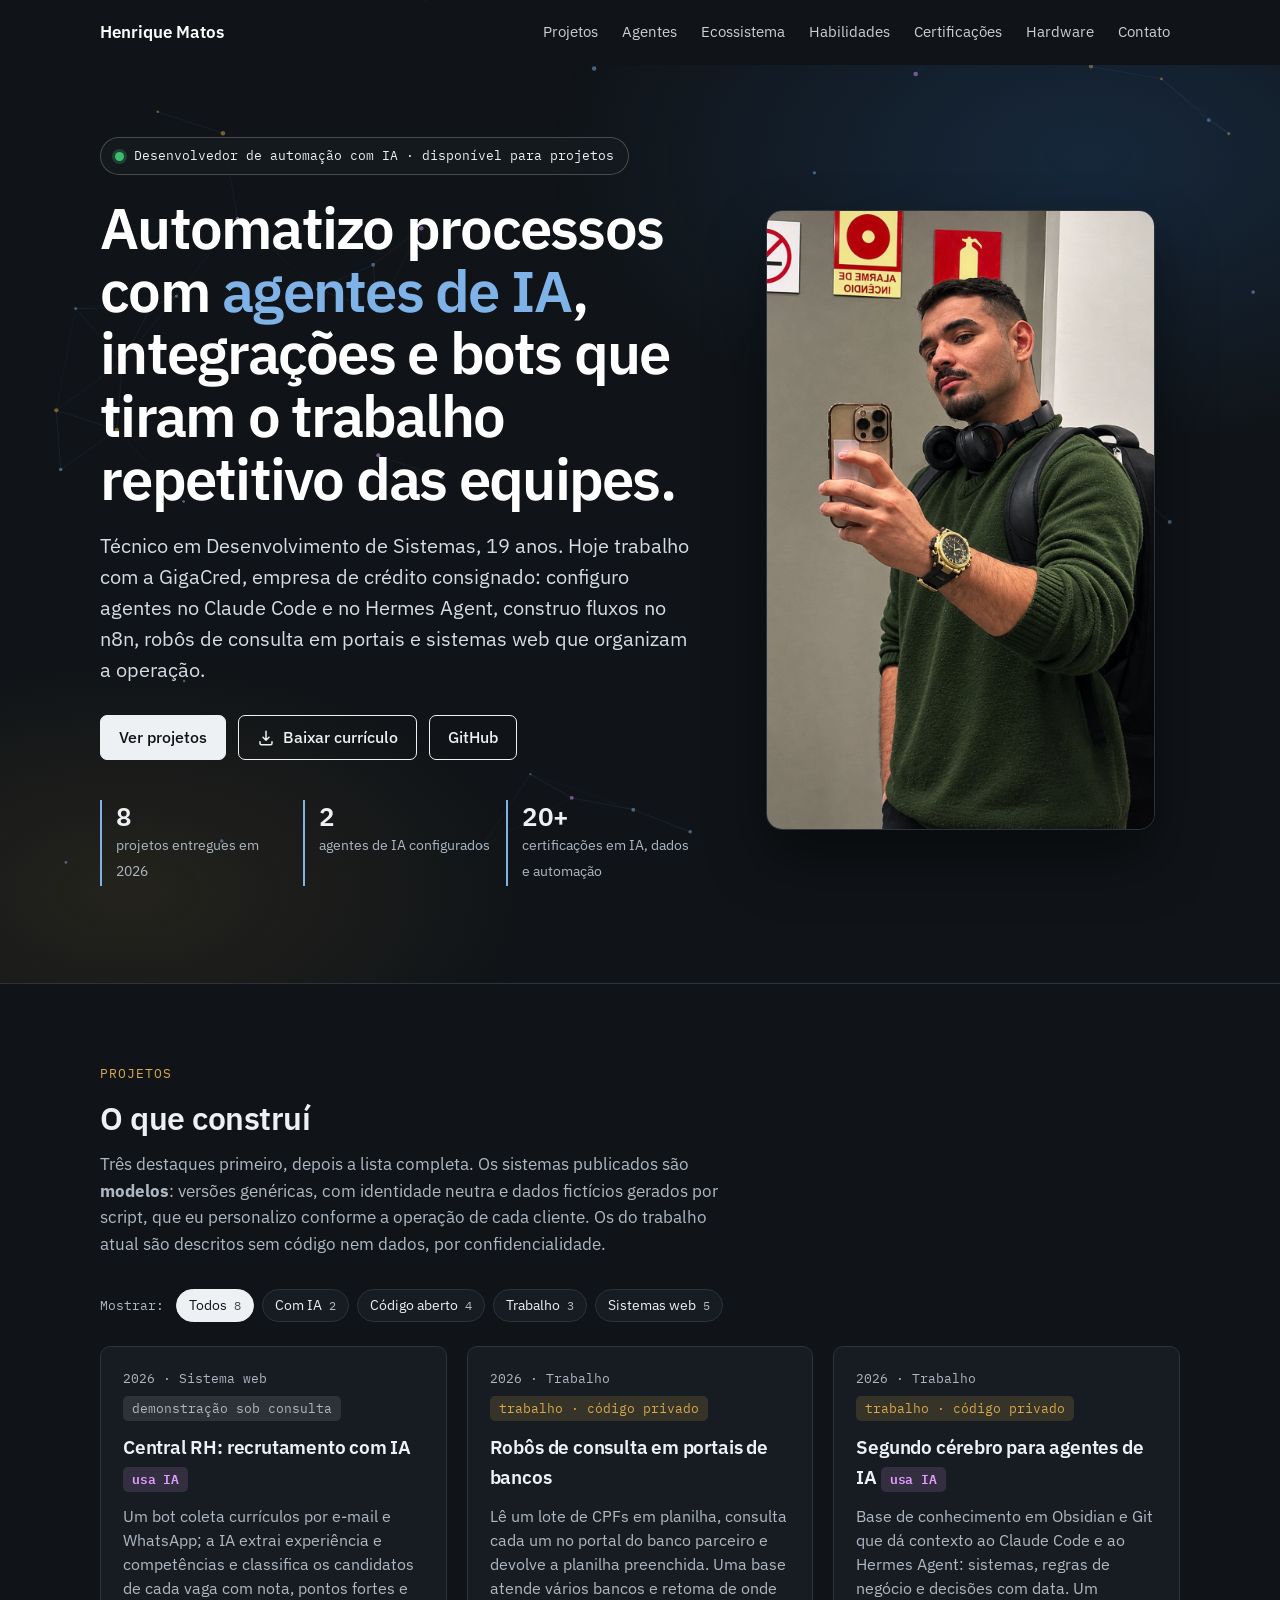
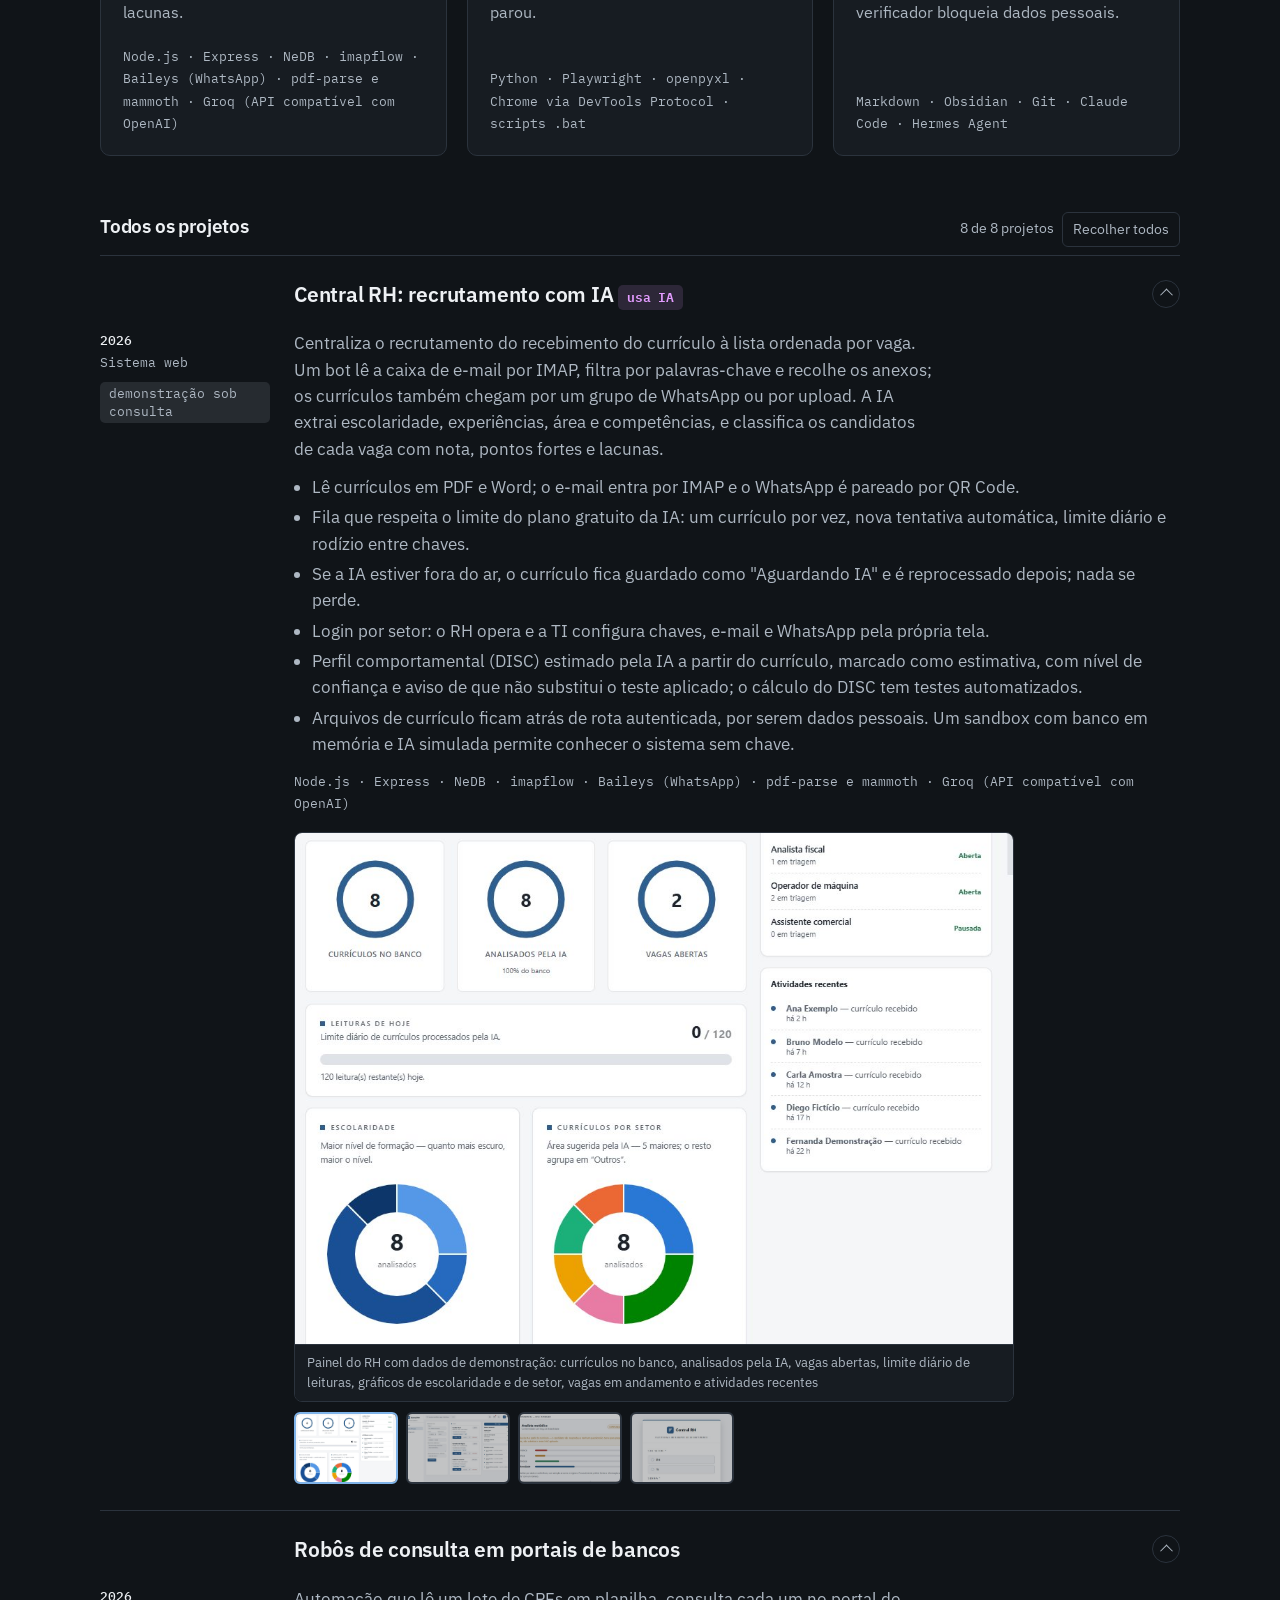
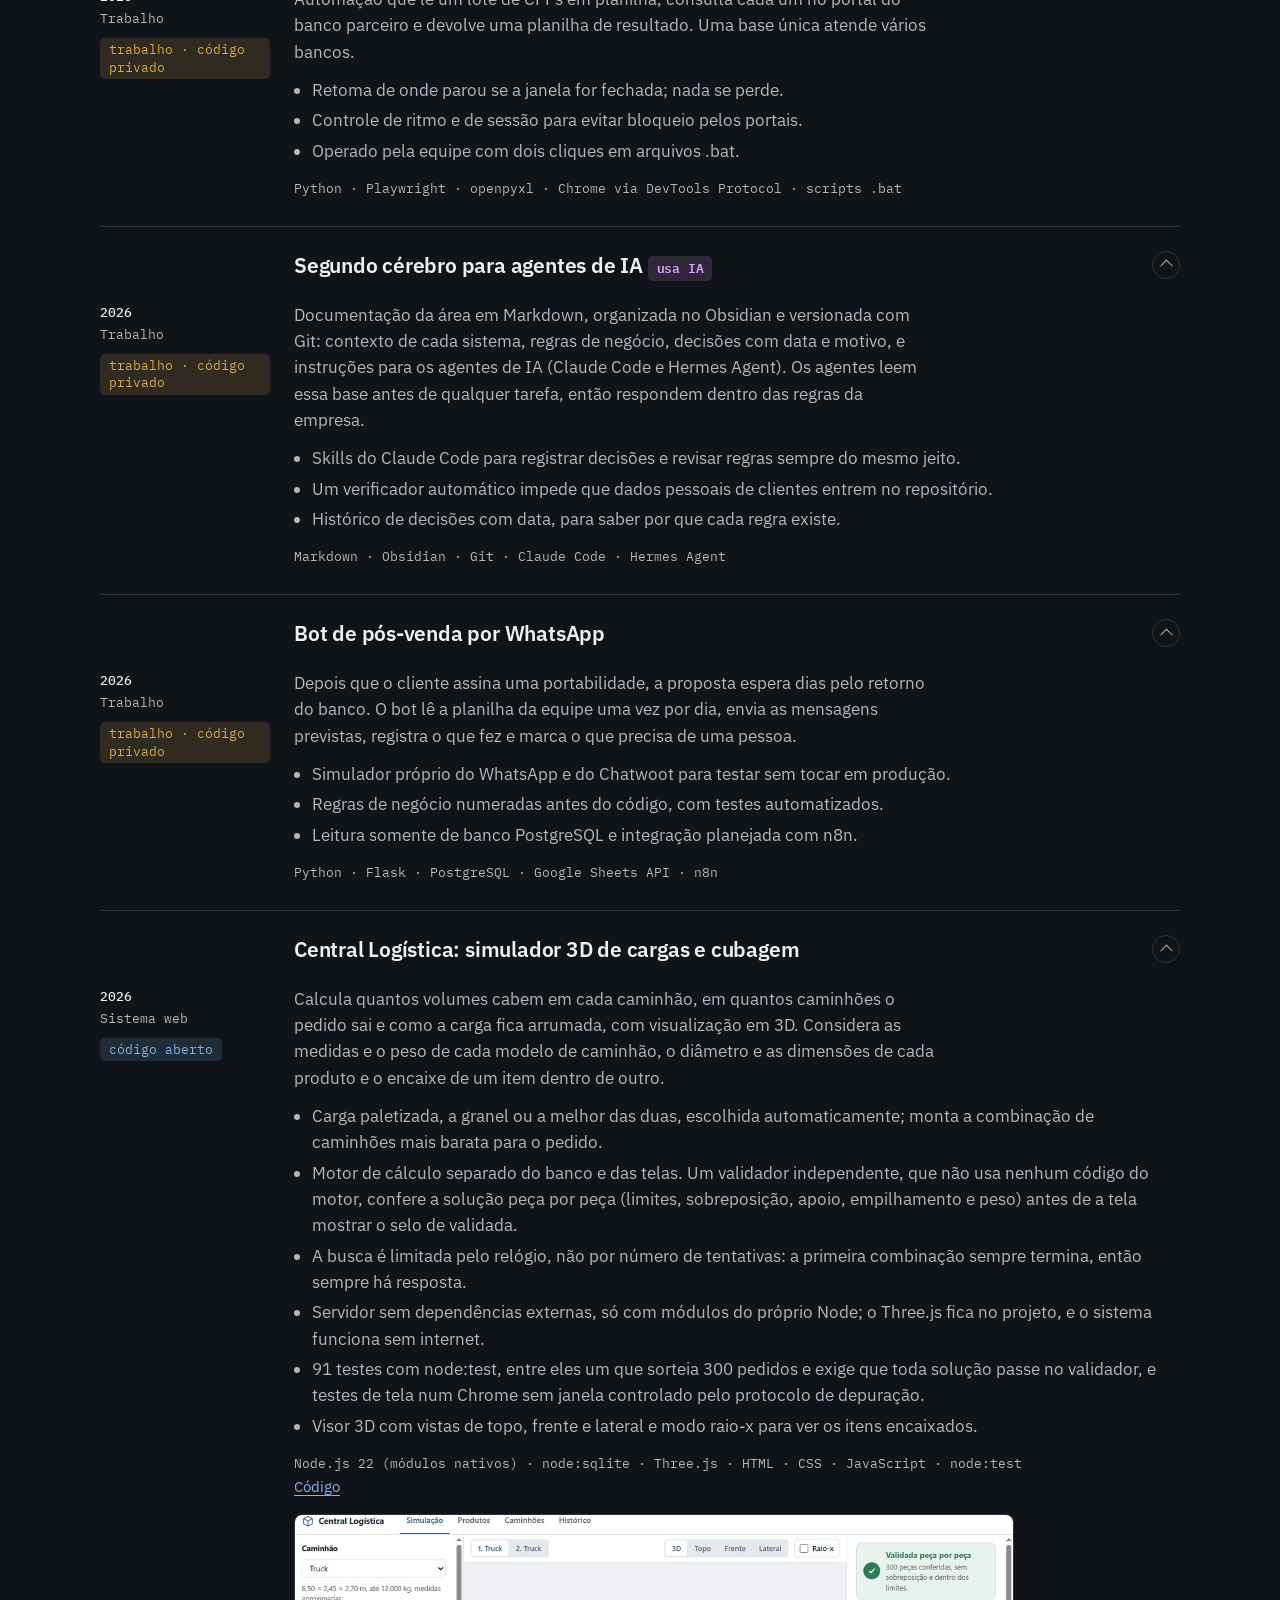
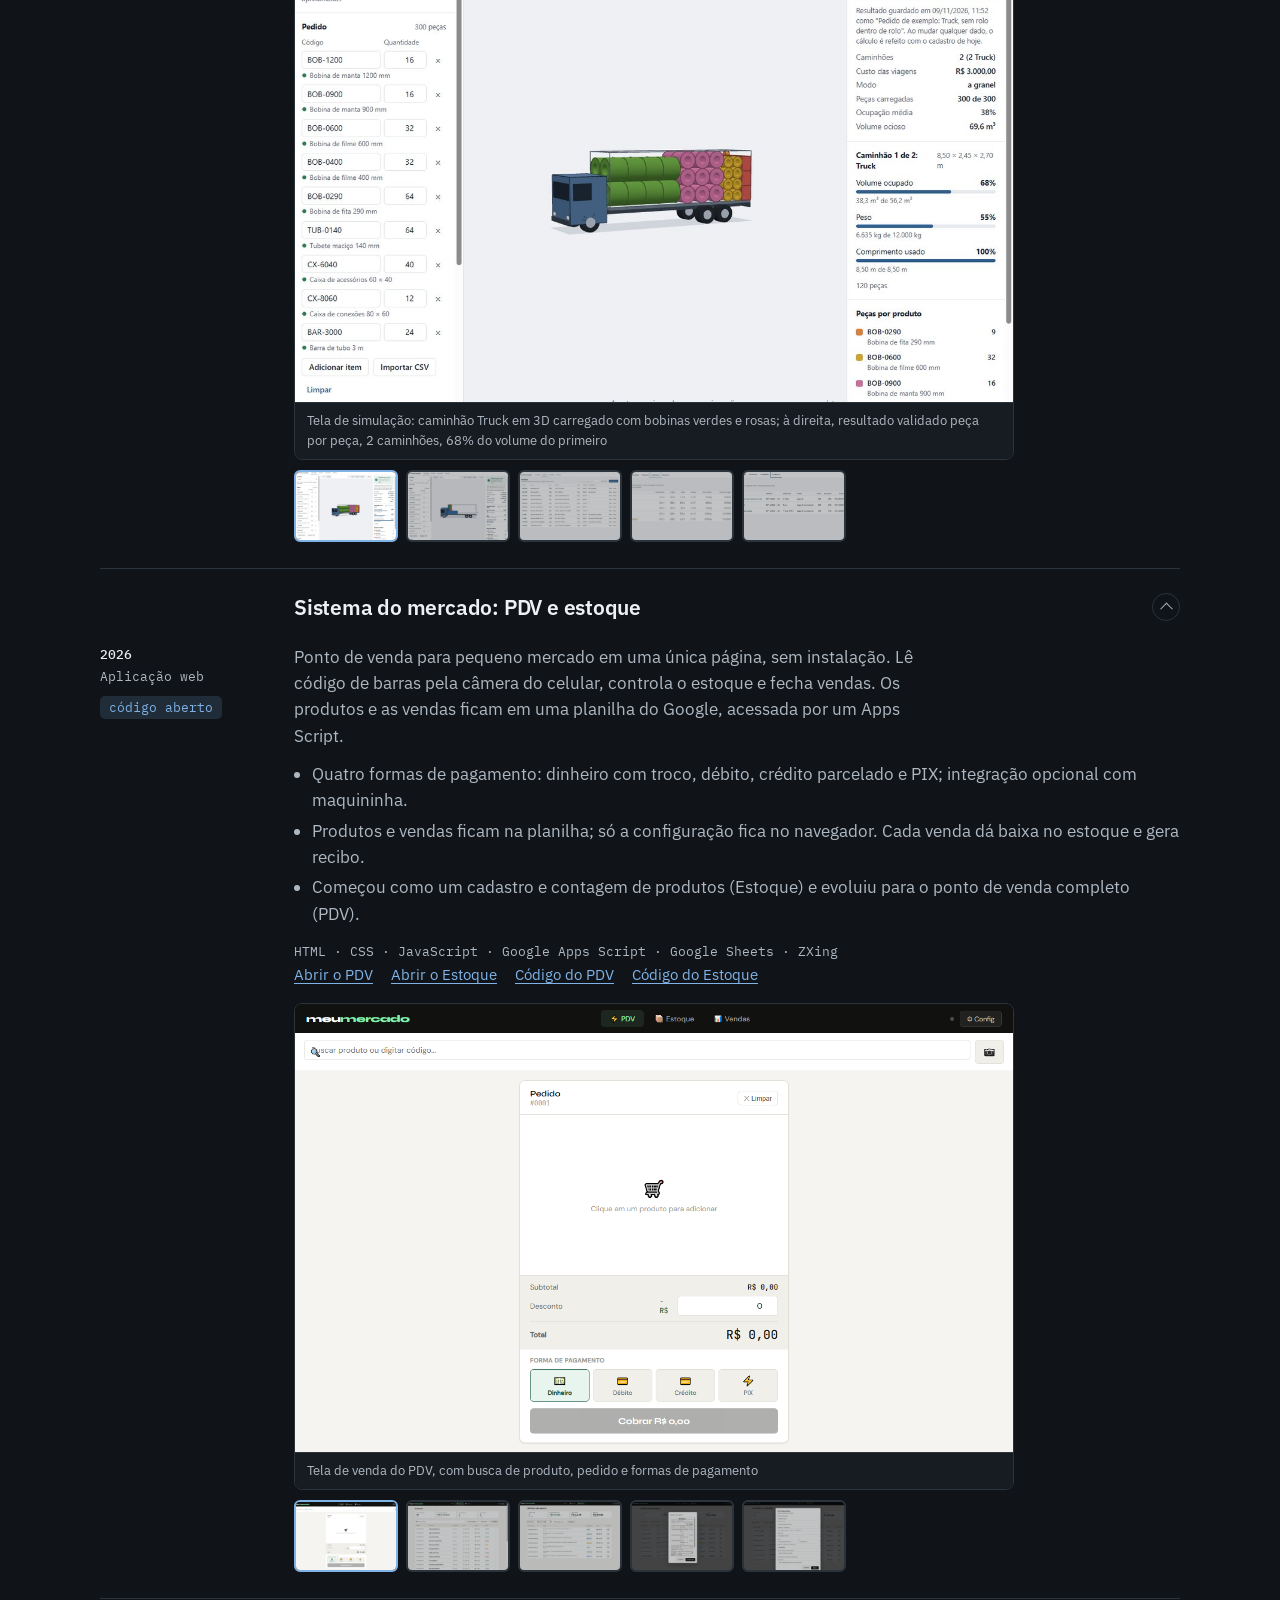
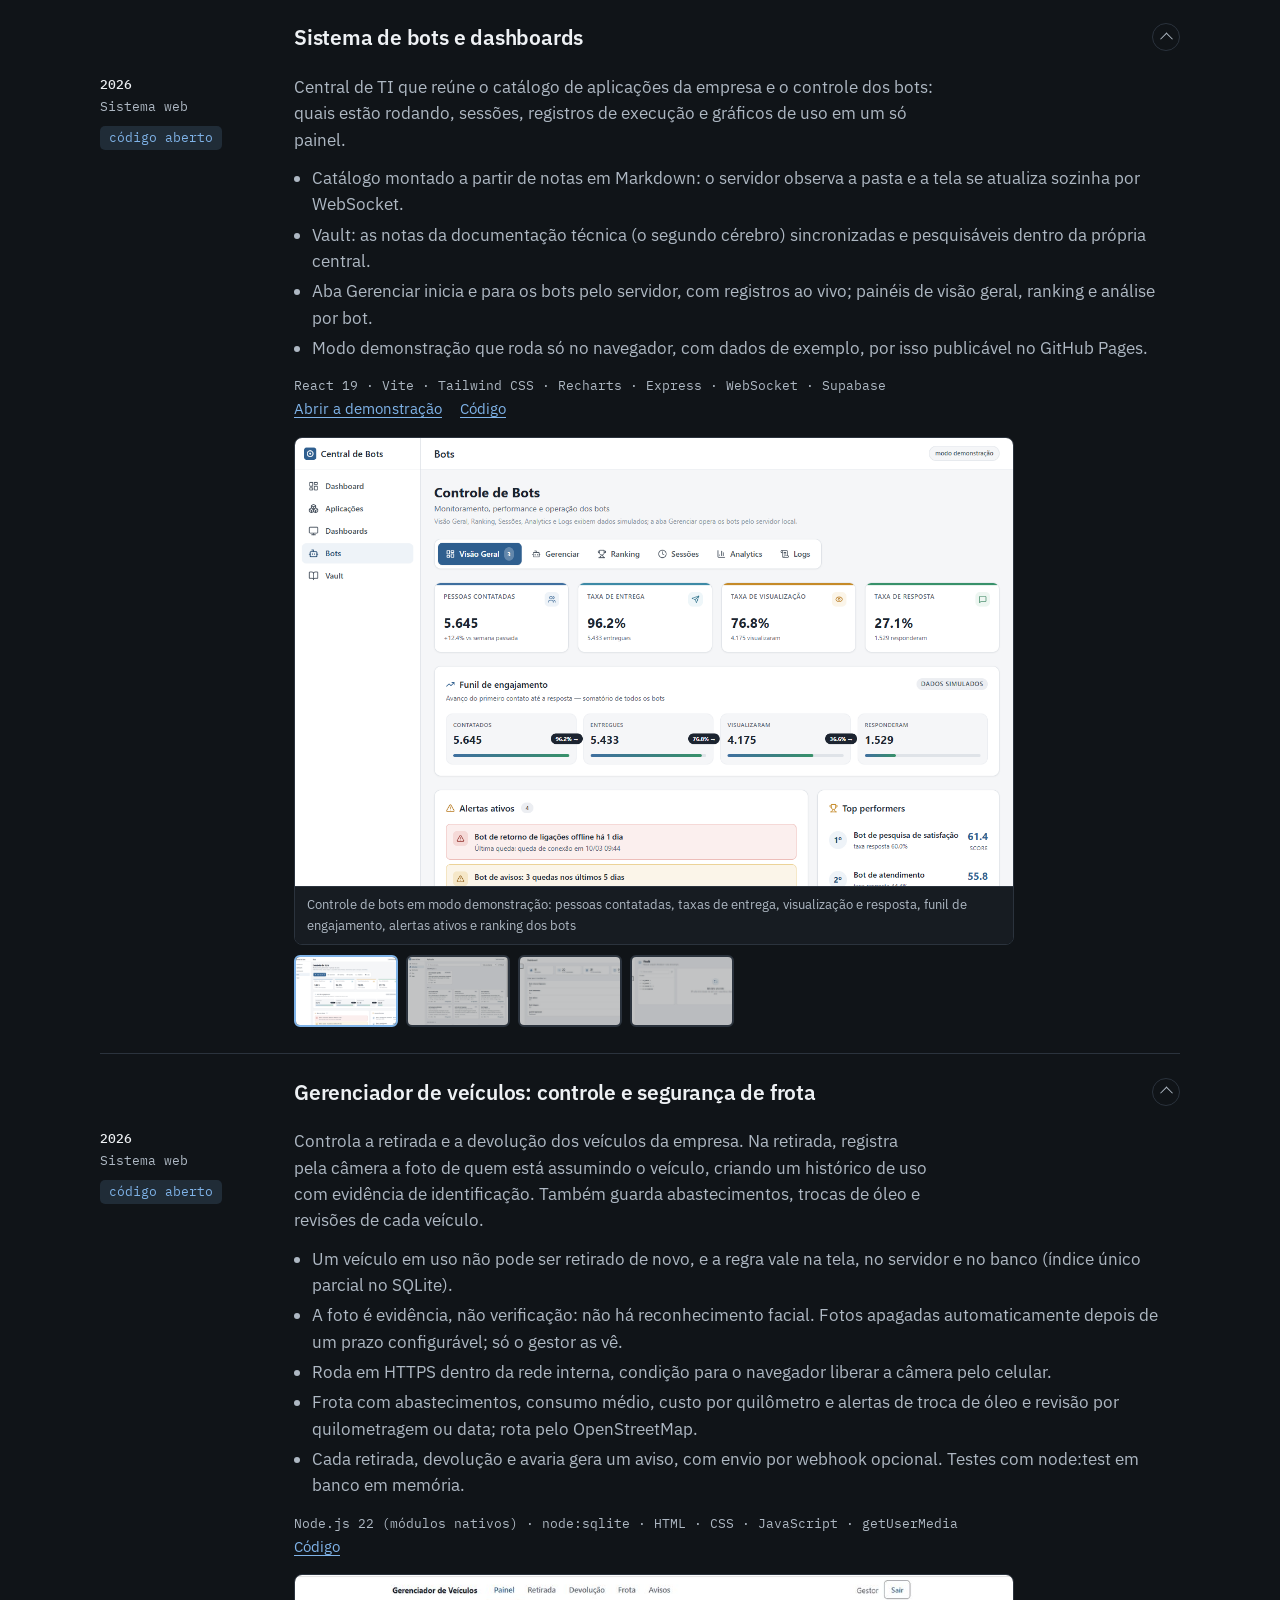
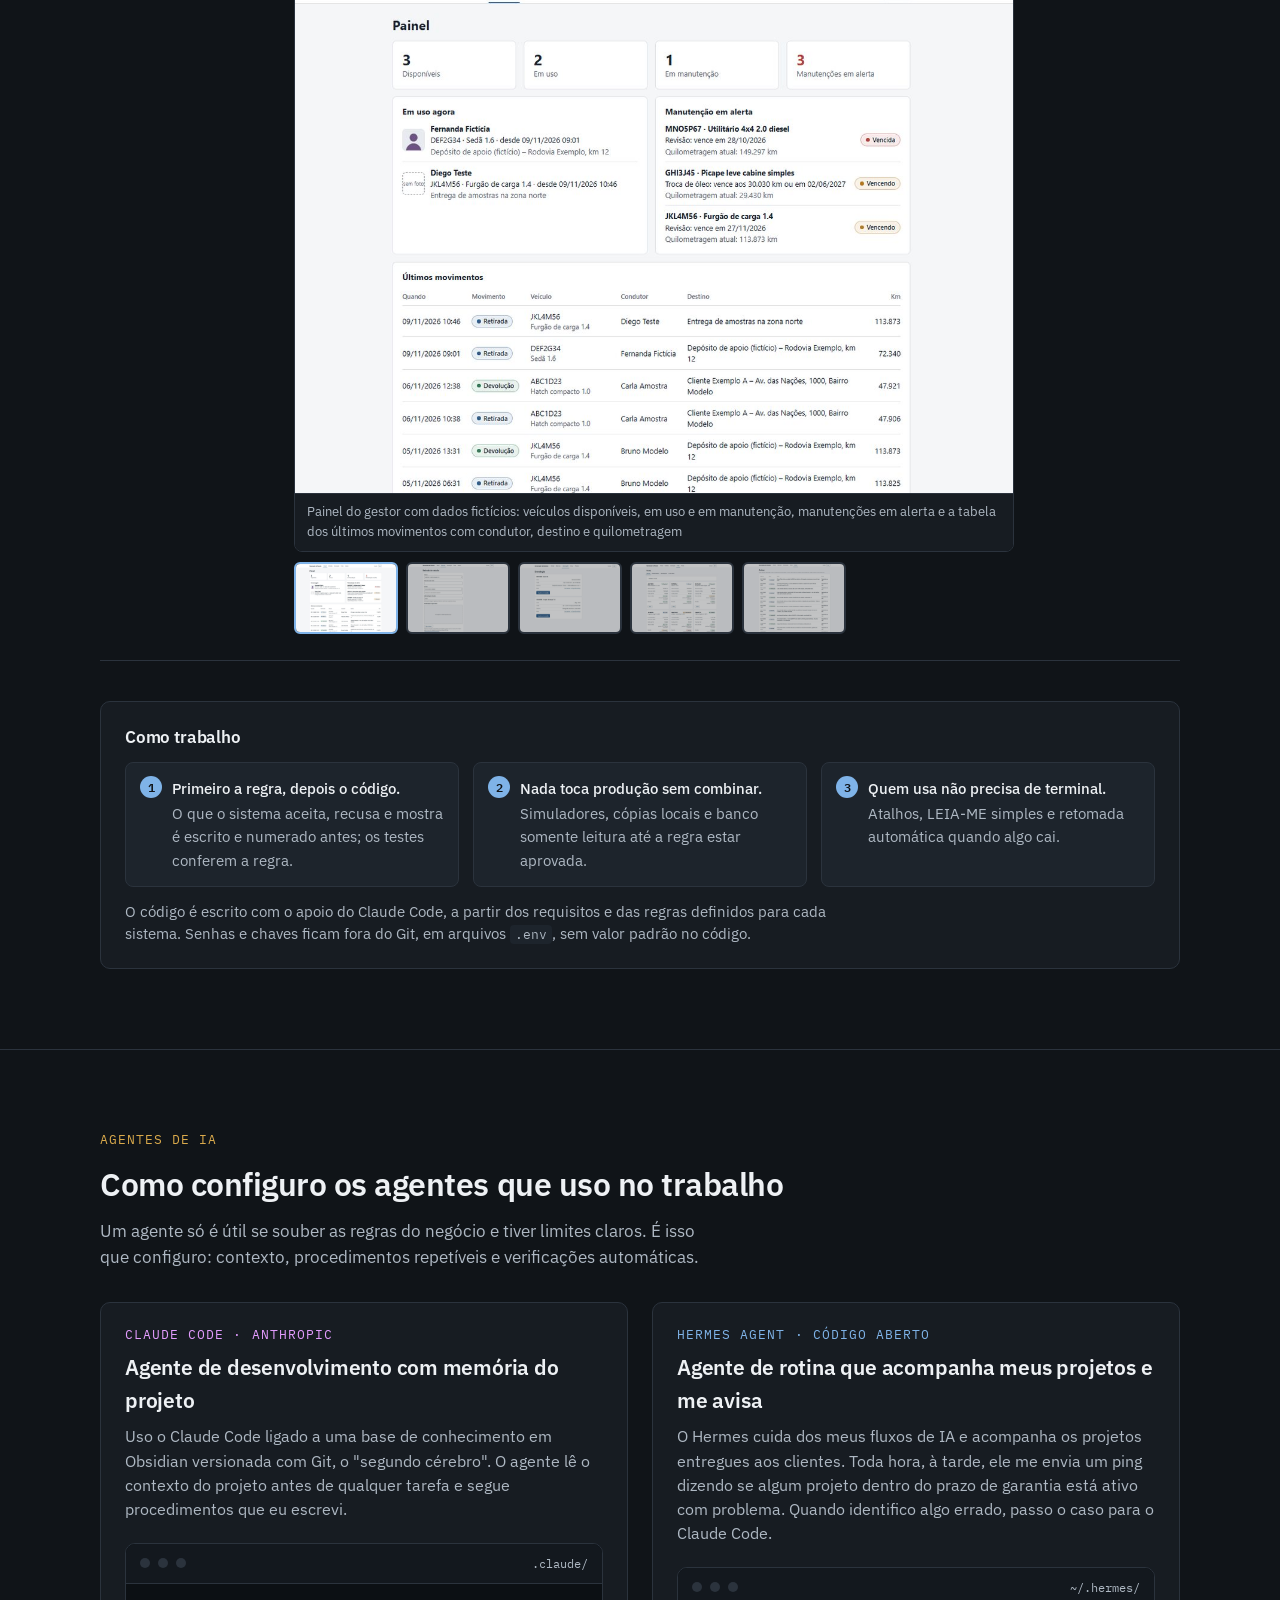
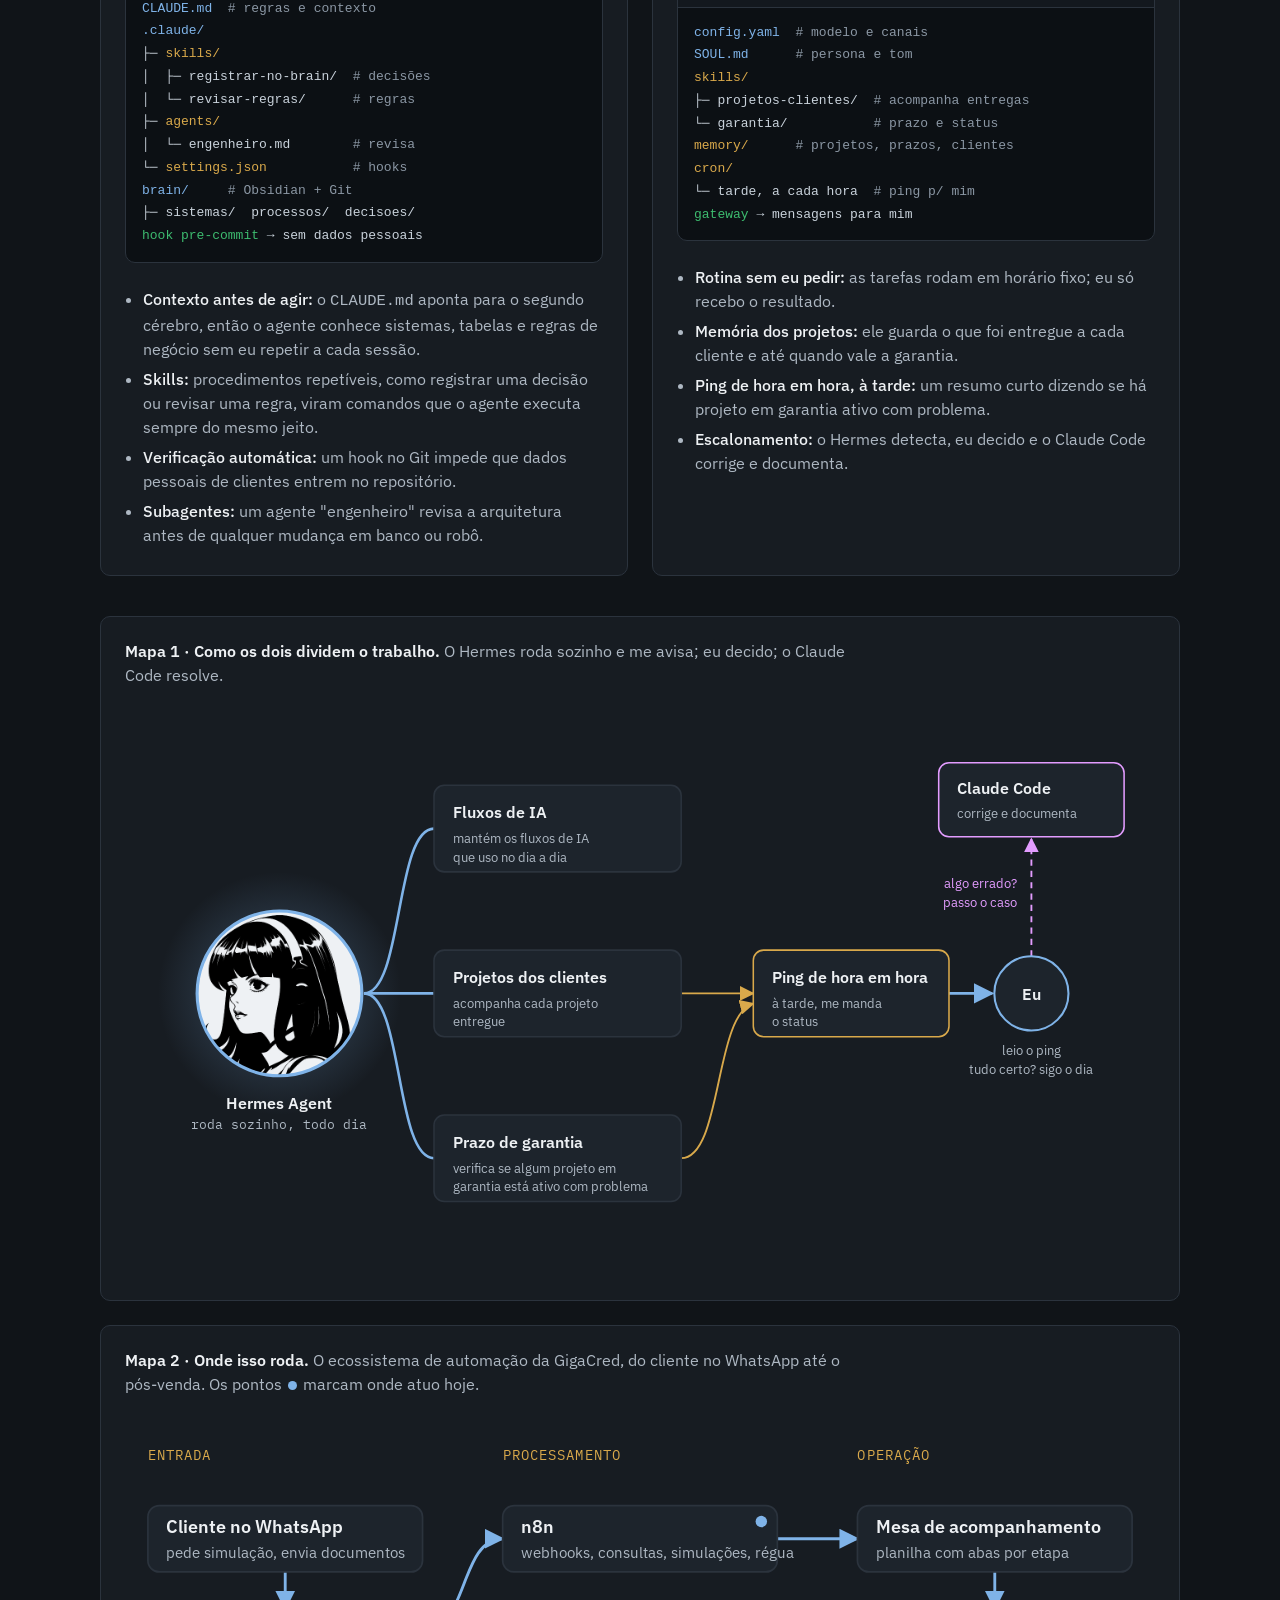
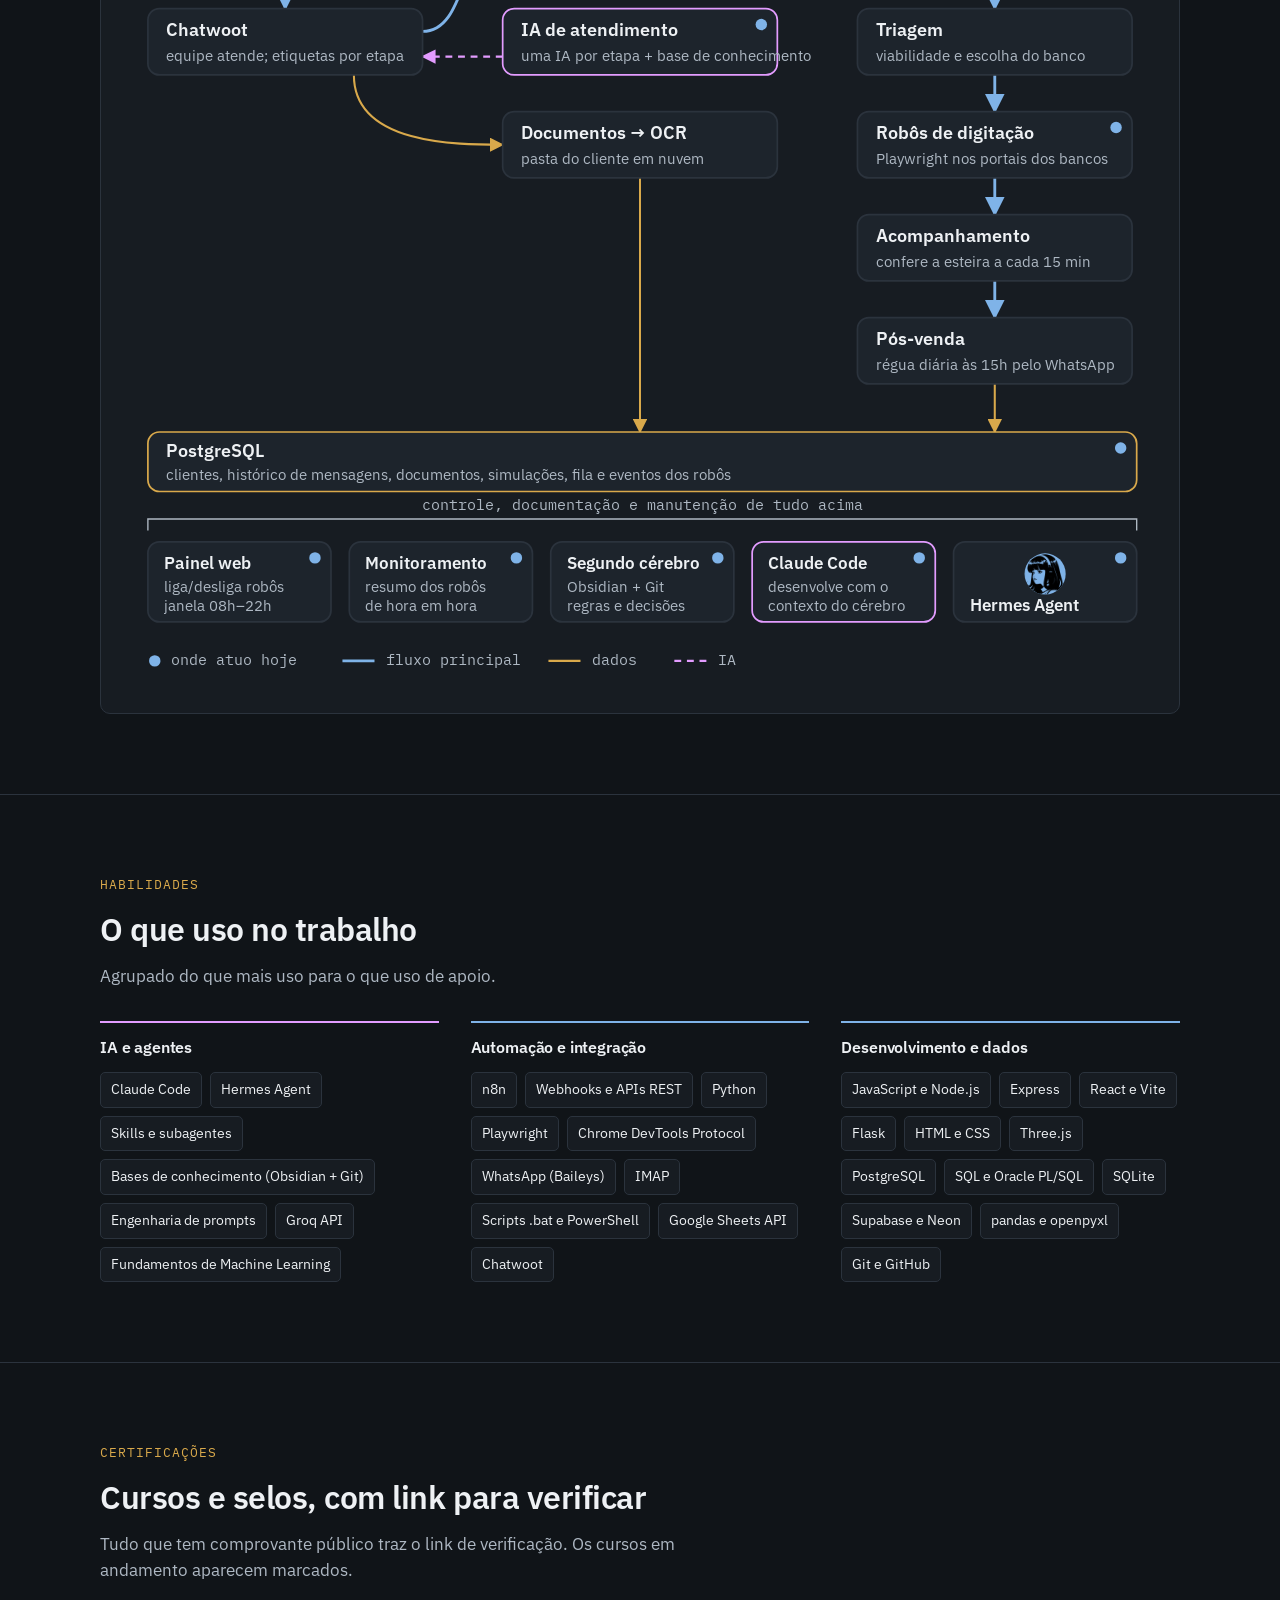
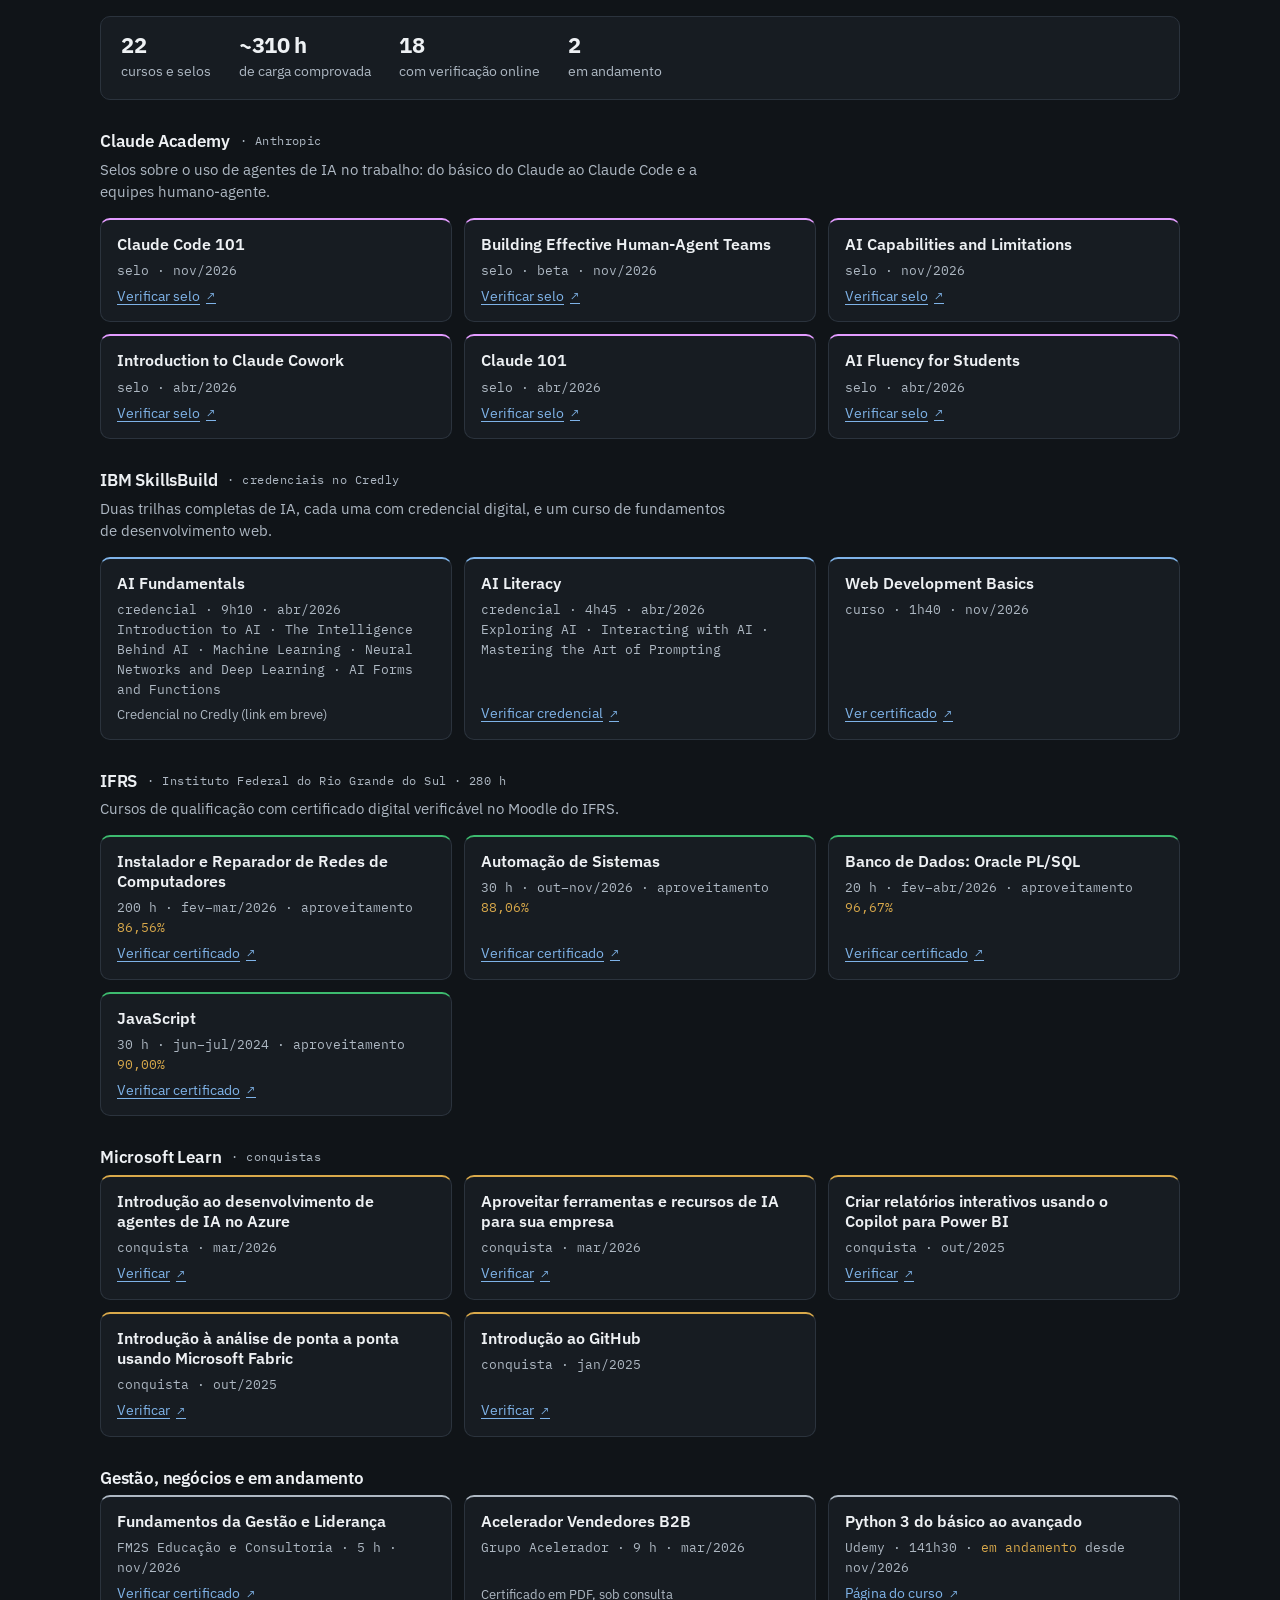
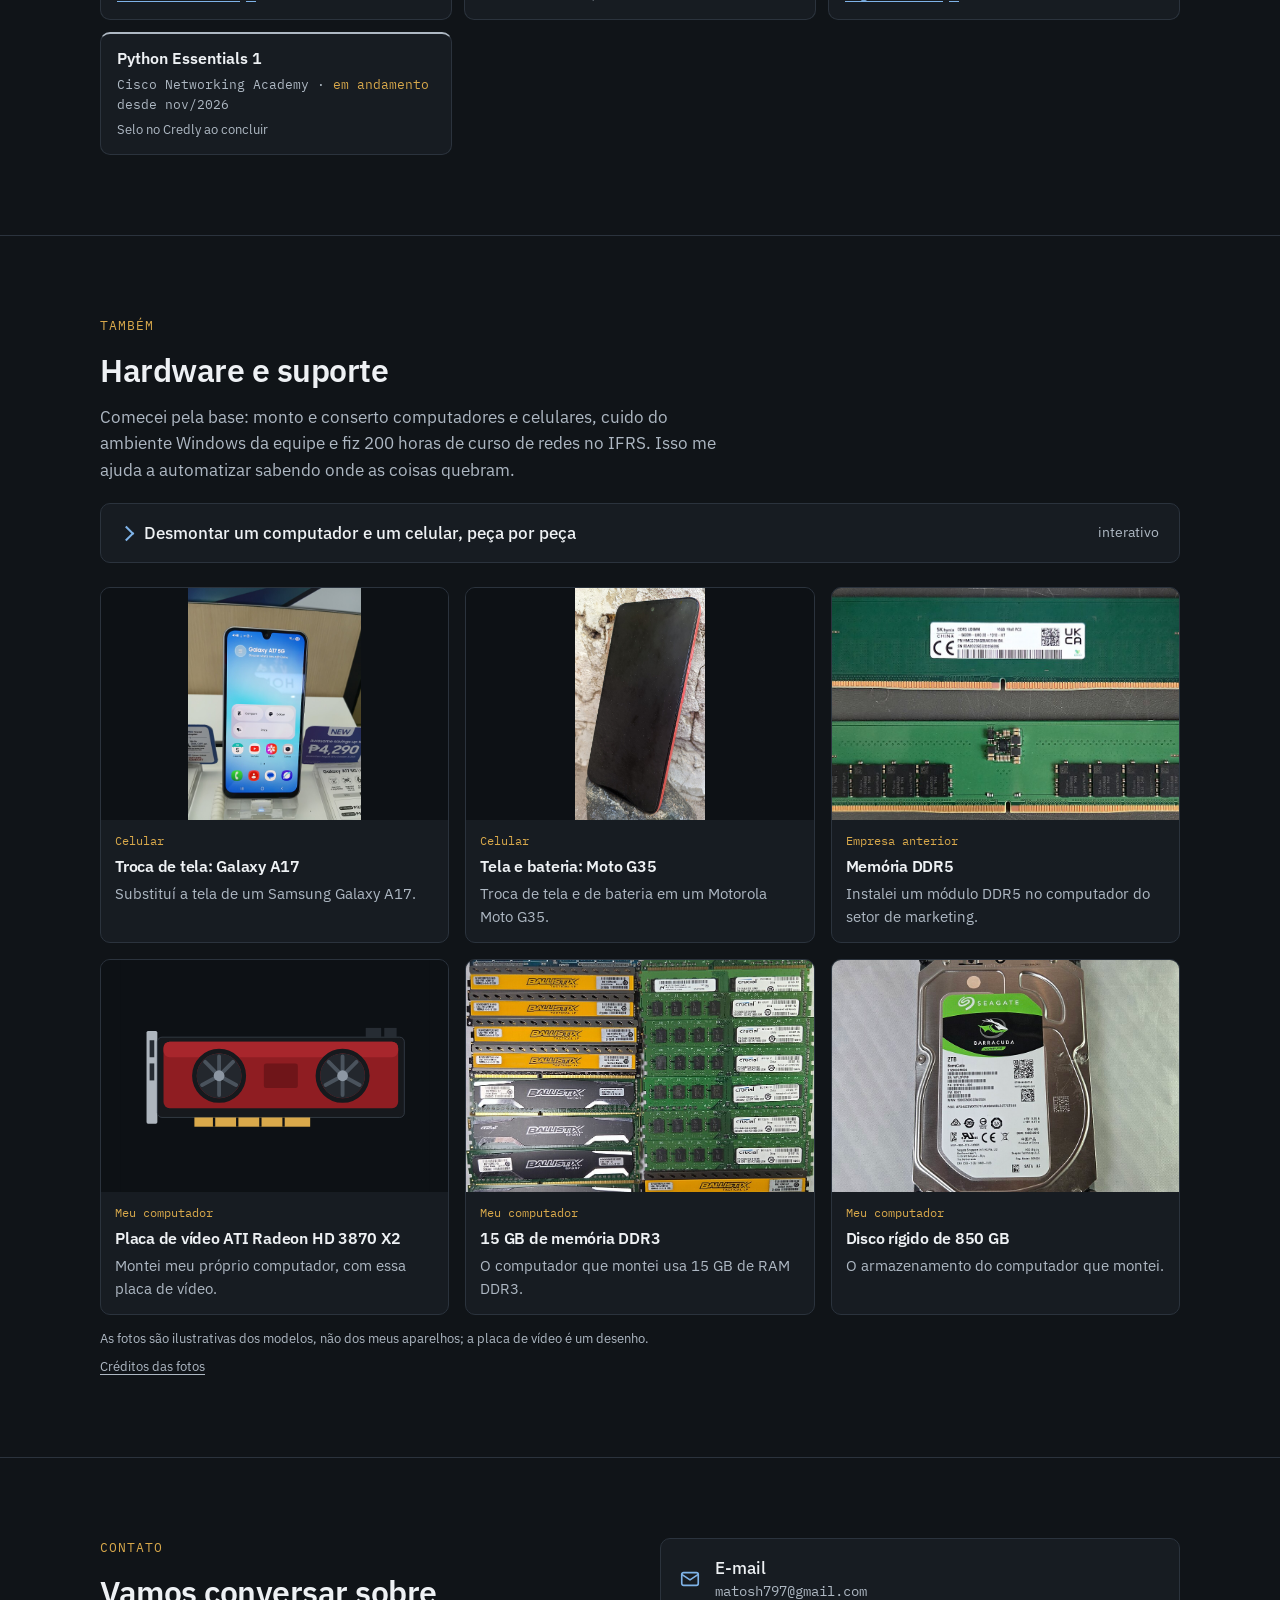
==== commit 07e4668b: "Adiciona a foto e a imagem de compartilhamento Co-Authored-By: Claude Fable 5.1 <noreply@anthropic.c" ====
--- a/index.html
+++ b/index.html
@@ -99,7 +99,8 @@
 
 /* lado visual do hero: a foto quando existir; sem foto, o terminal */
 .visual{position:relative;min-width:0}
-.visual .foto{display:none;width:100%;max-width:420px;aspect-ratio:4/5;object-fit:cover;border-radius:16px;border:1px solid var(--rule);margin:0 auto}
+.visual .foto{display:none;width:auto;max-width:100%;max-height:620px;height:auto;border-radius:16px;border:1px solid var(--rule);margin:0 auto;box-shadow:0 30px 60px rgba(0,0,0,.45)}
+@media (max-width:900px){.visual .foto{max-height:520px}}
 .visual.tem-foto .foto{display:block}
 .visual.tem-foto .term{display:none}
 .term{background:#0c1014;border:1px solid var(--rule);border-radius:12px;overflow:hidden;box-shadow:0 30px 60px rgba(0,0,0,.45);font-family:var(--mono);font-size:13.5px;line-height:1.7}
@@ -449,7 +450,7 @@
 
     <div class="visual" id="visual">
       <!-- A foto entra aqui quando o arquivo foto.jpg existir na raiz do repositório. -->
-      <img class="foto" src="foto.jpg" alt="Henrique Matos" width="420" height="525" id="foto">
+      <img class="foto" src="foto.jpg" alt="Henrique Matos" width="992" height="1586" id="foto">
       <figure class="term" style="margin:0" aria-label="Exemplo de uma automação em execução">
         <div class="bar" aria-hidden="true"><i></i><i></i><i></i><span>automacao · log</span></div>
 <pre aria-hidden="true"><span class="c">$</span> <span class="k">n8n</span> webhook <span class="y">proposta.assinada</span>
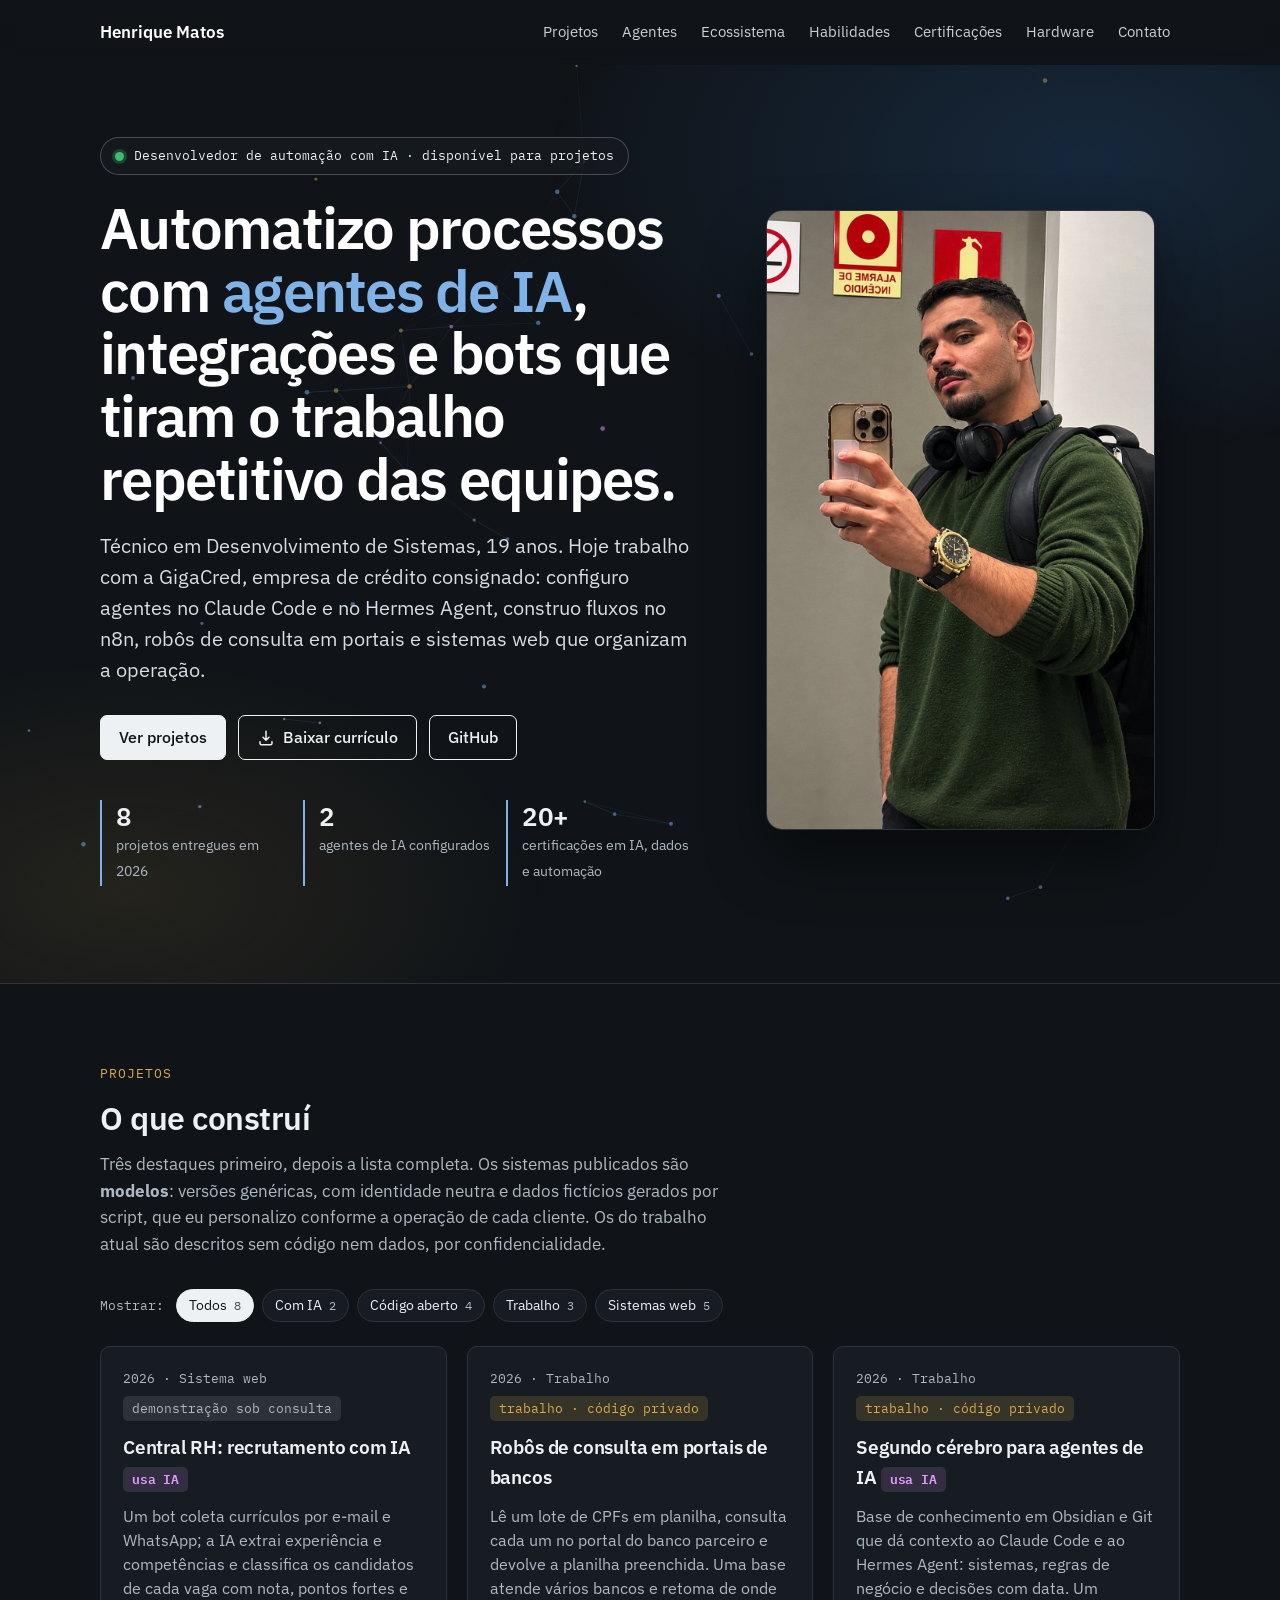
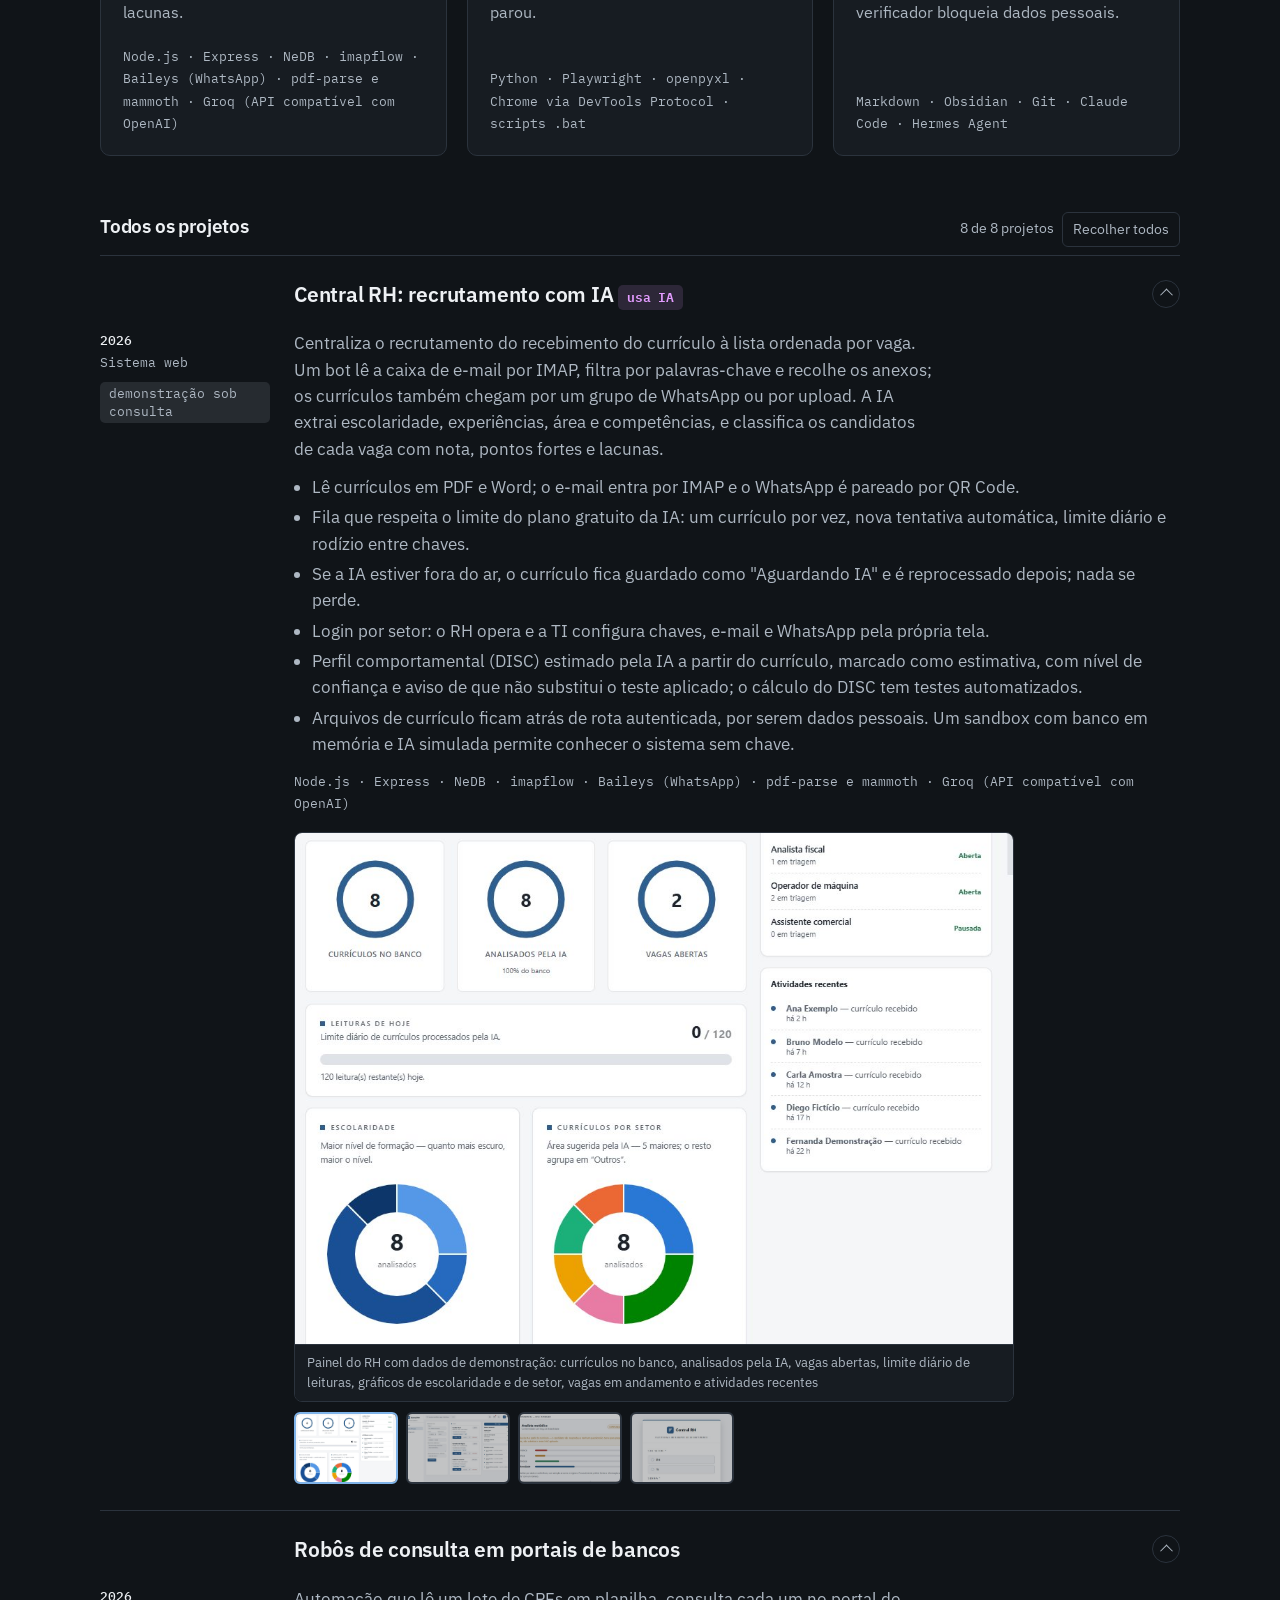
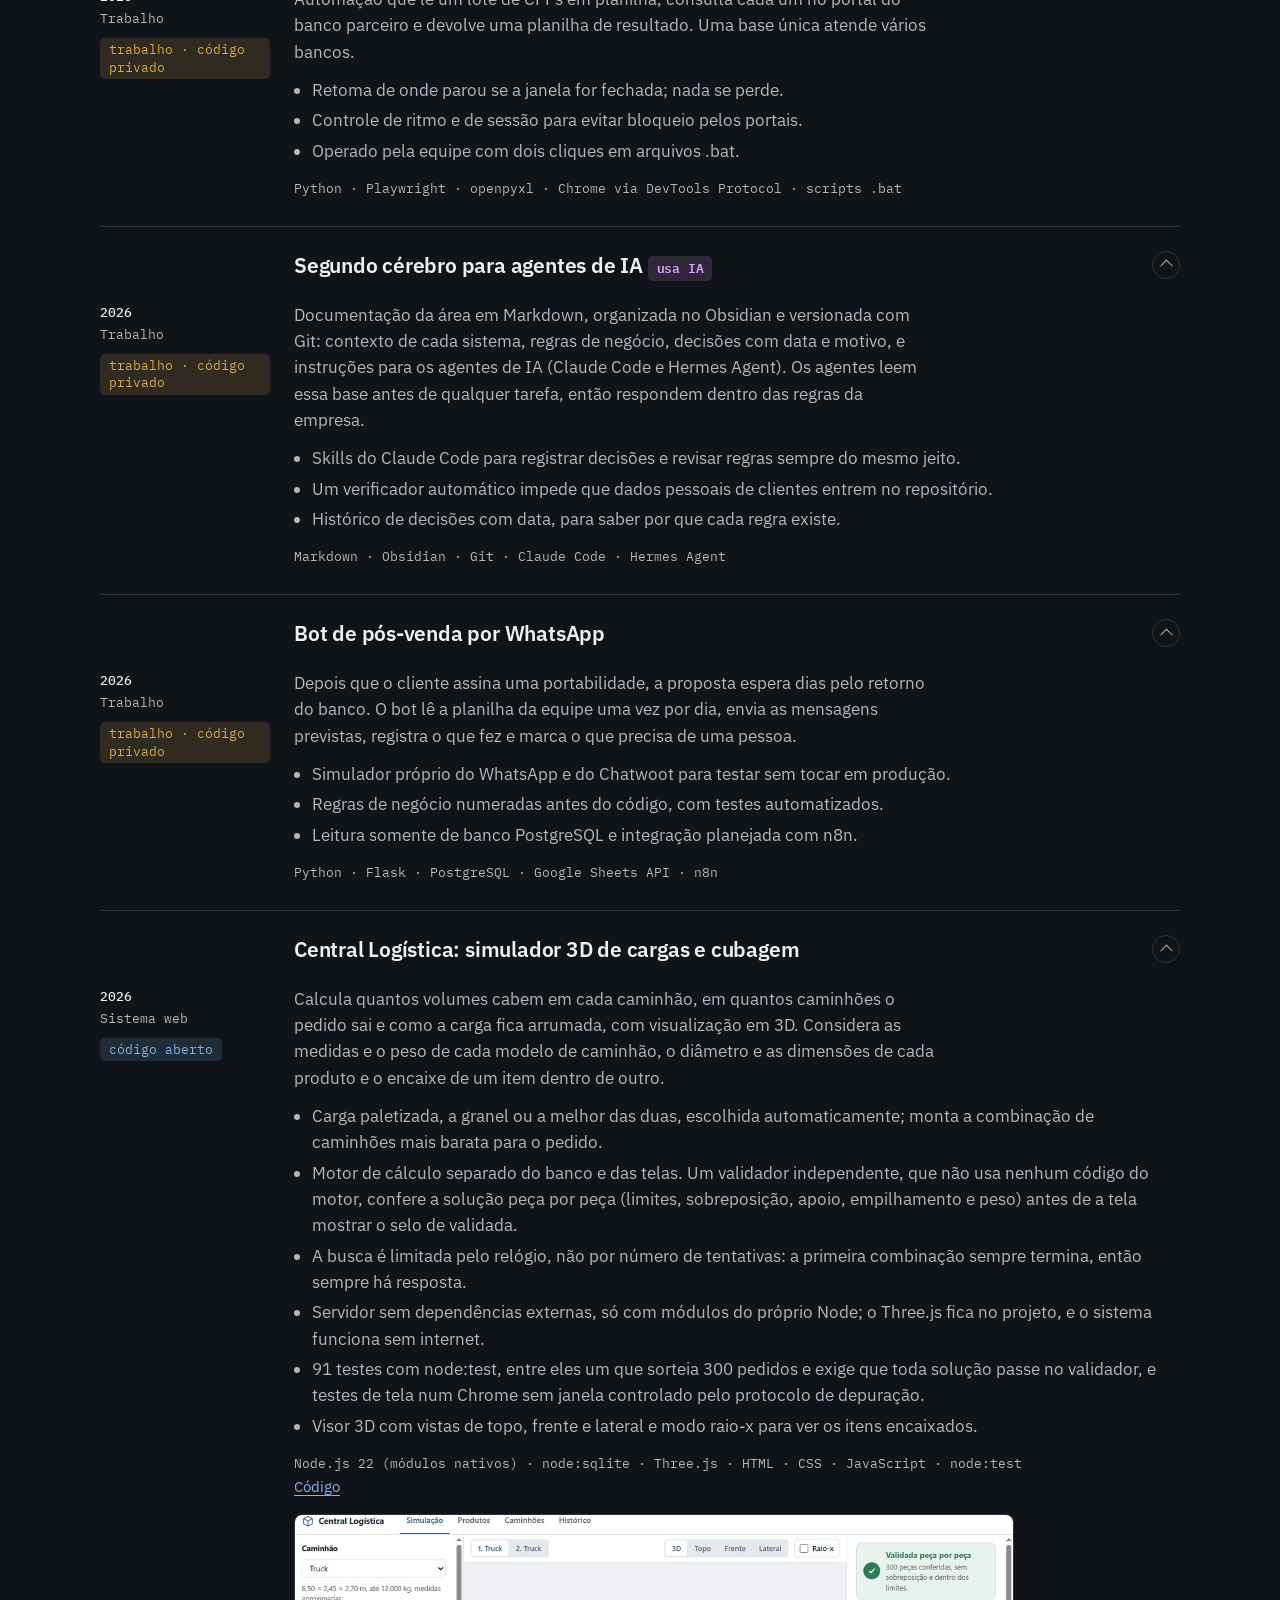
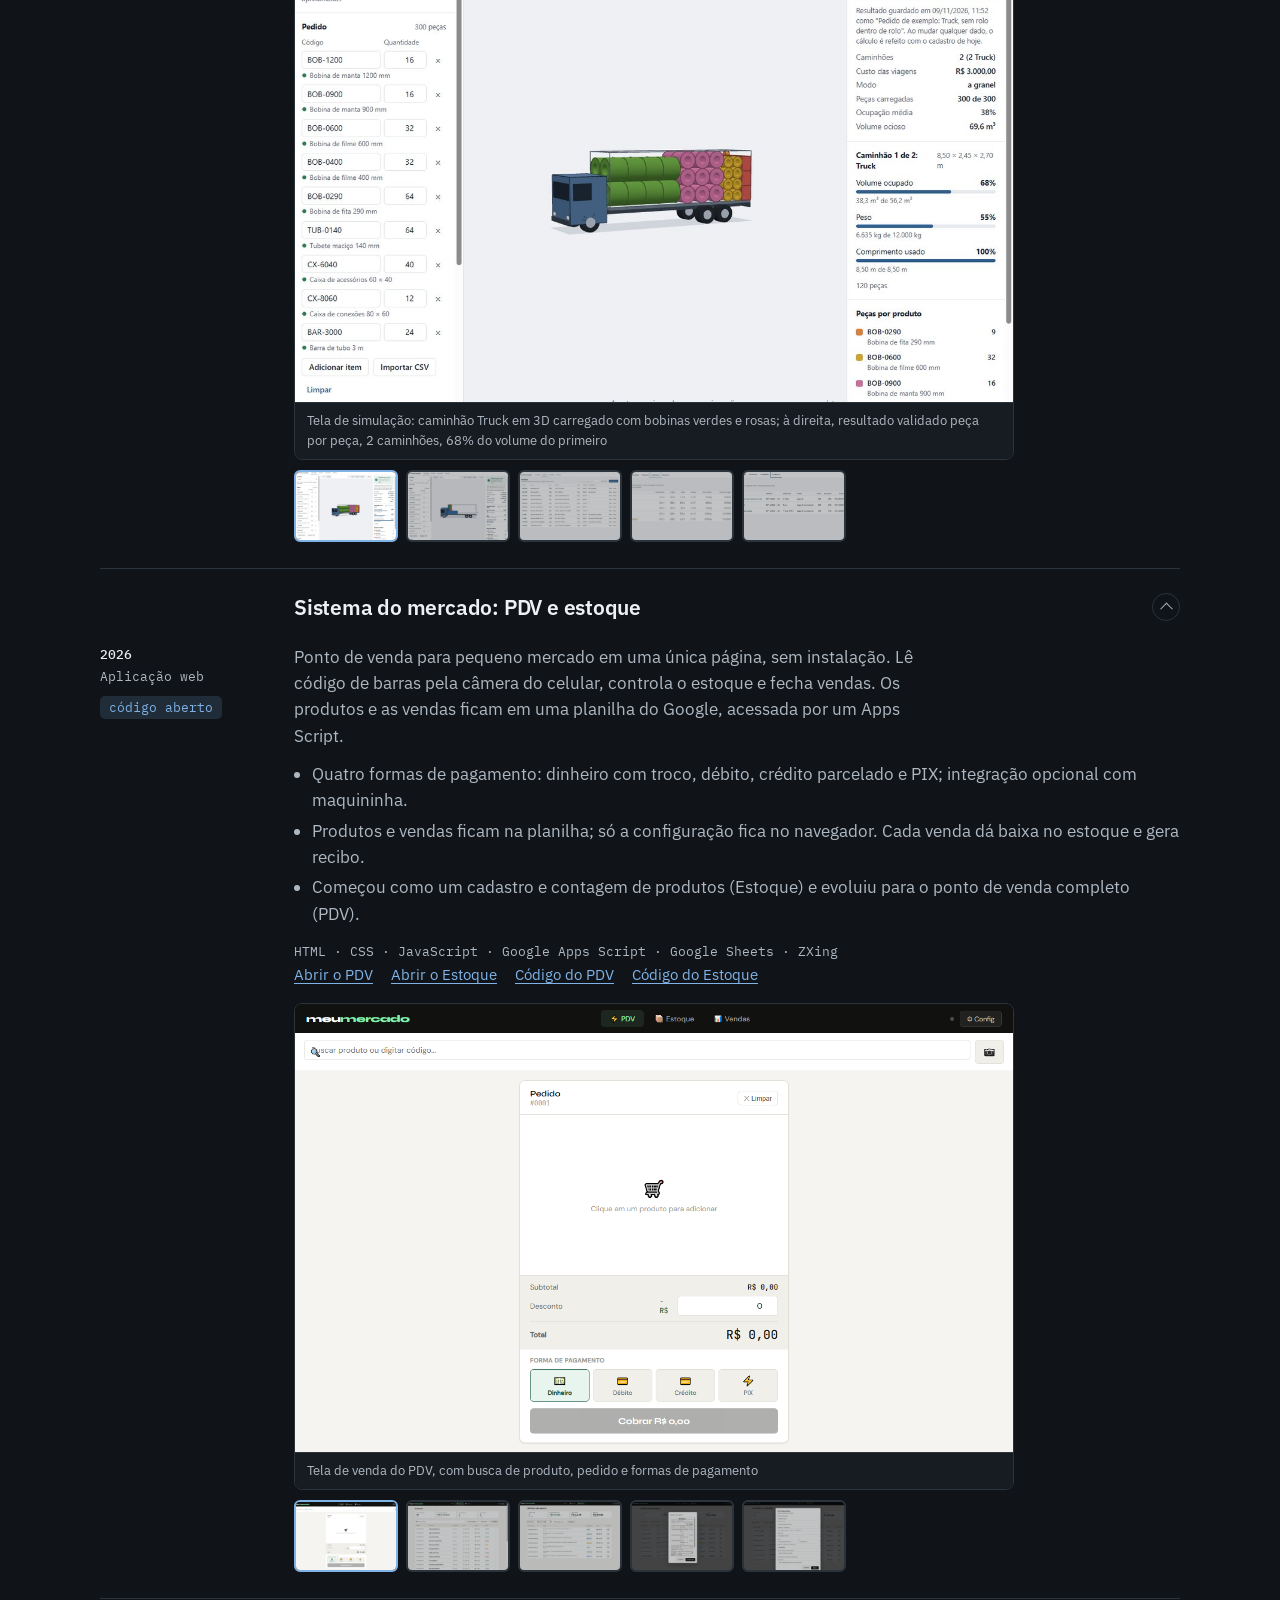
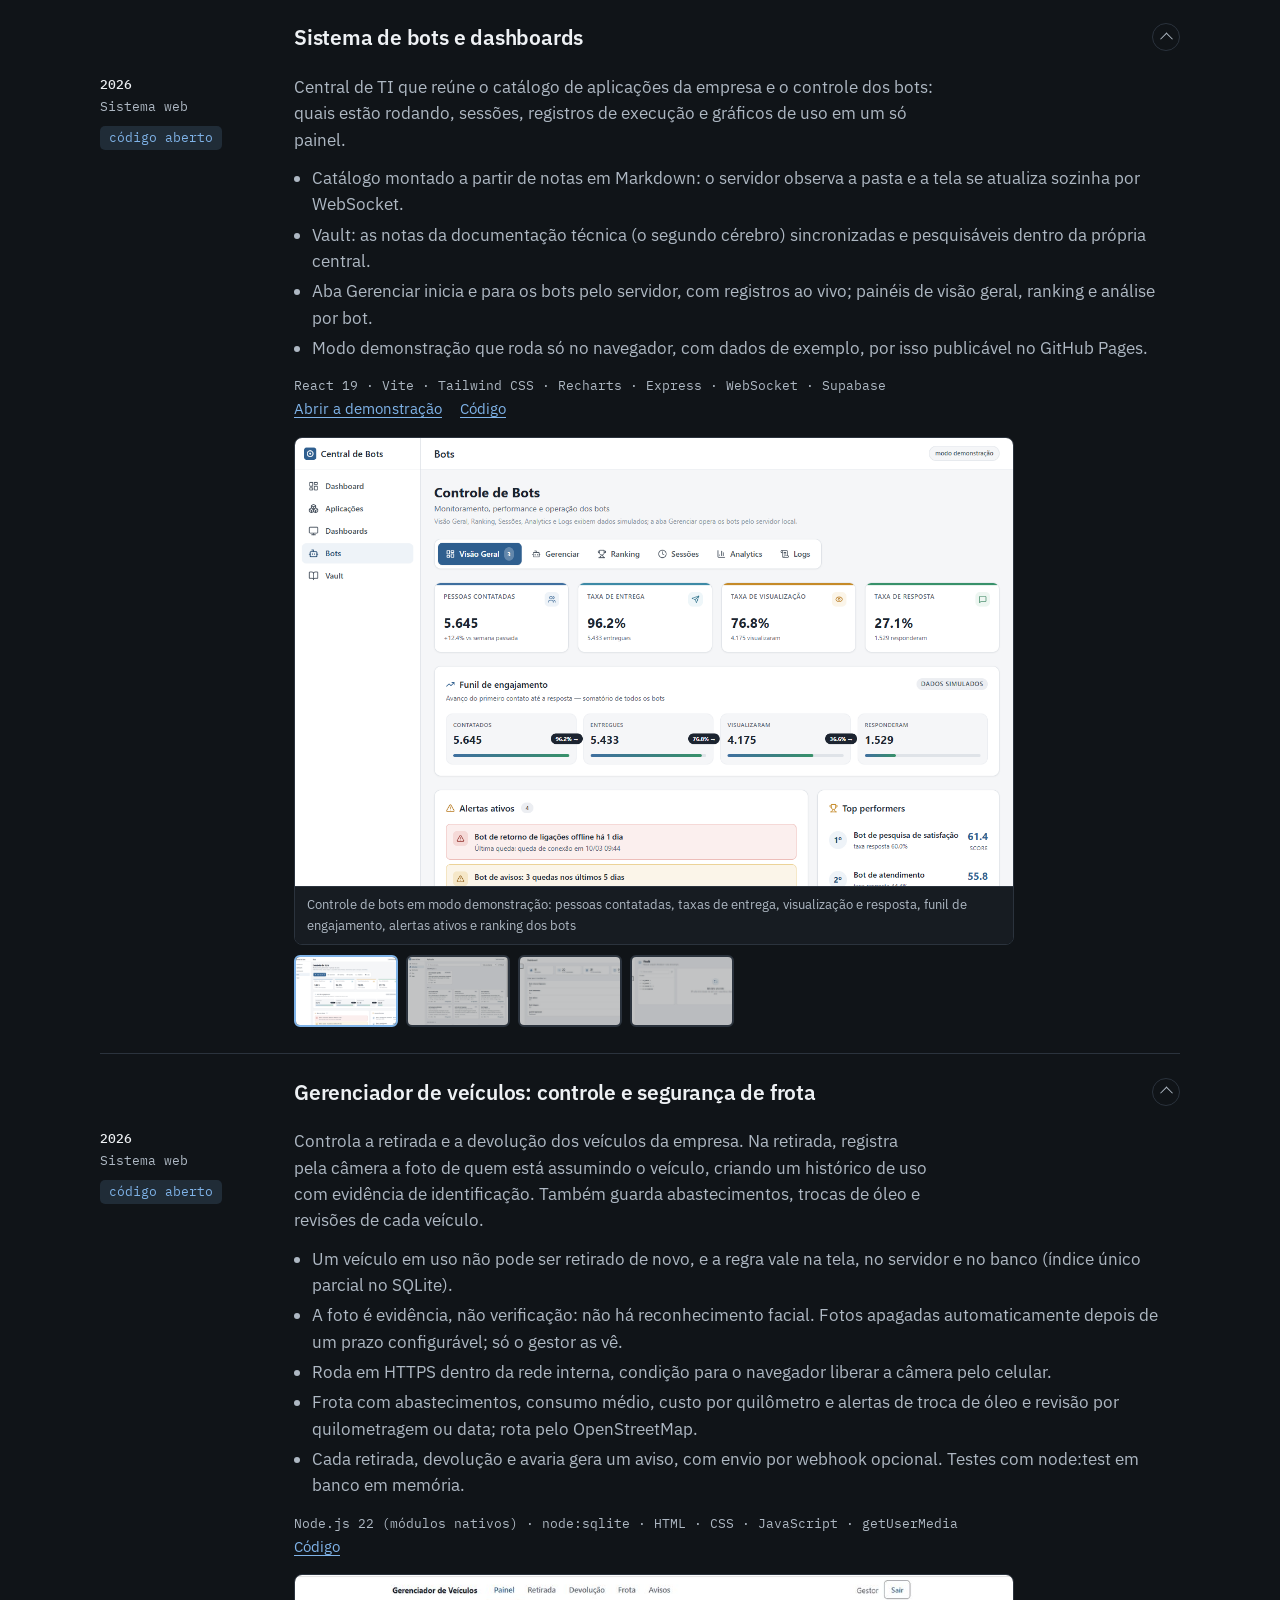
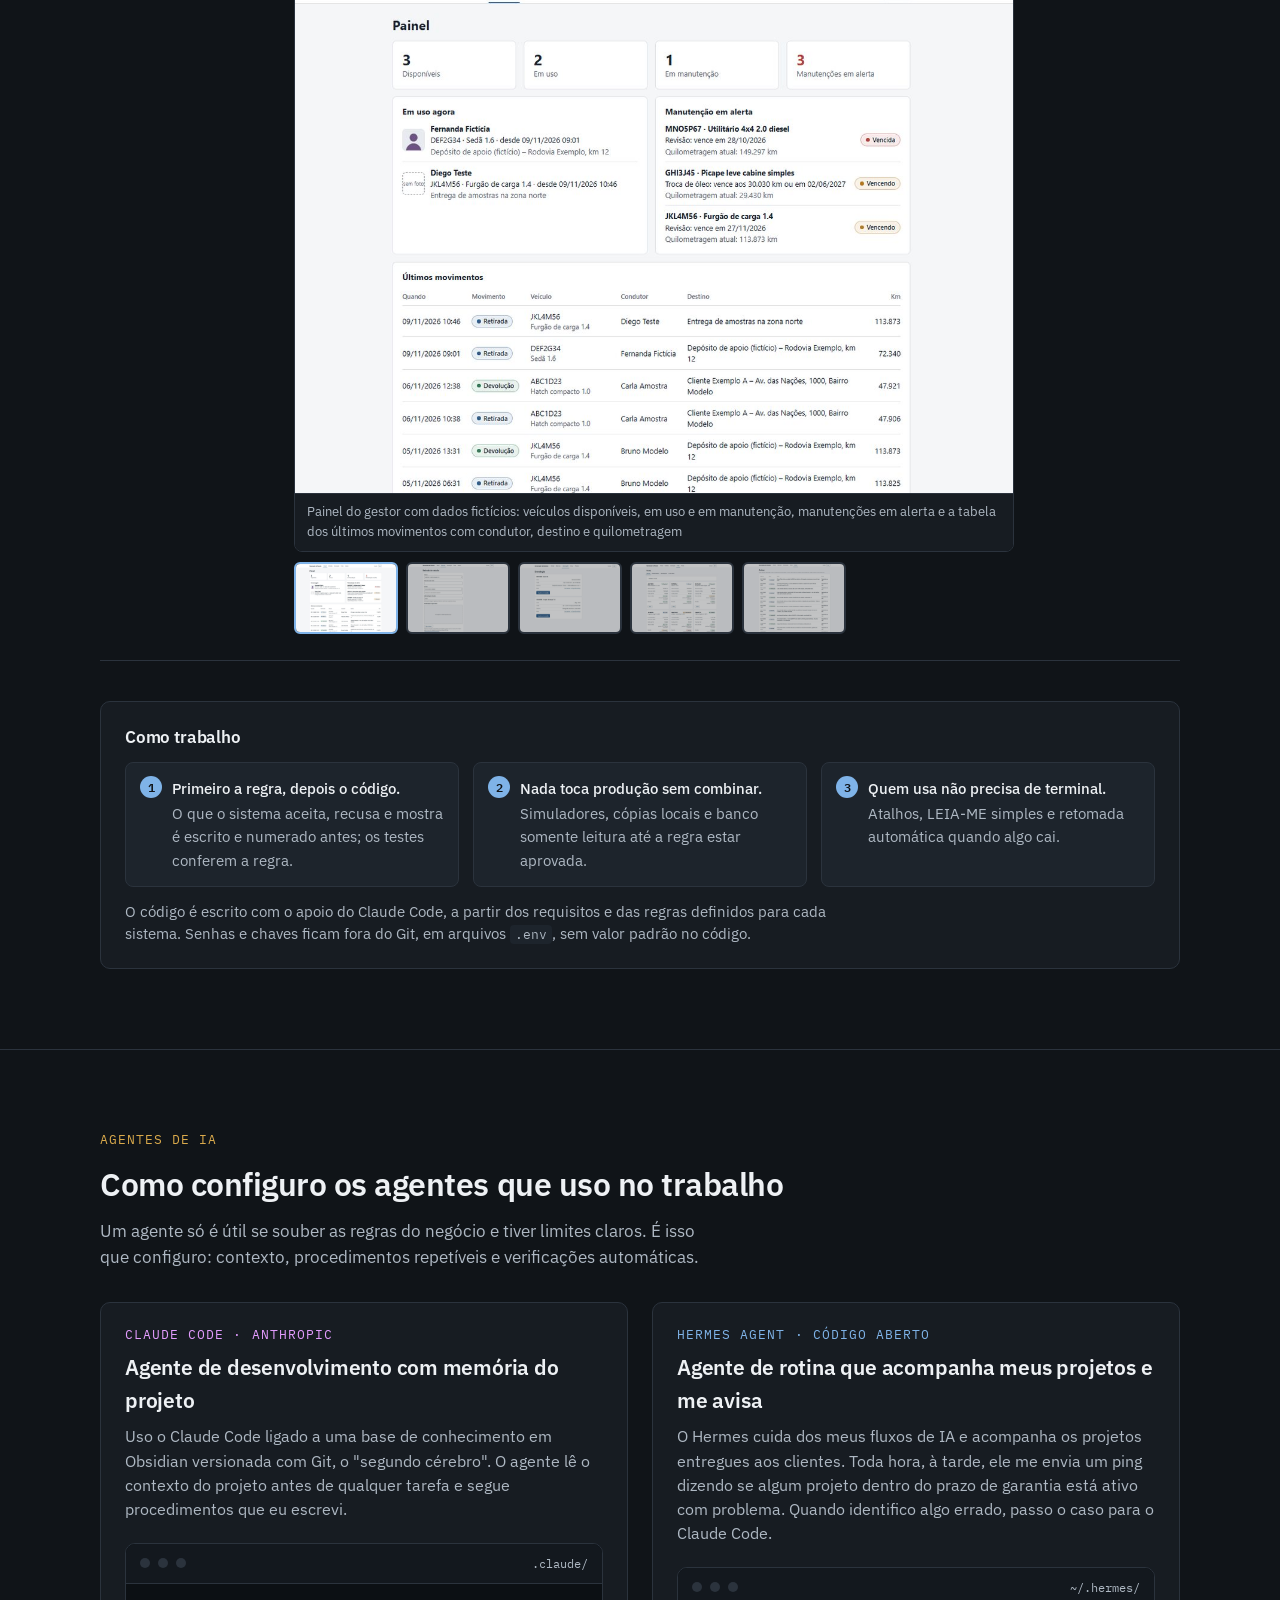
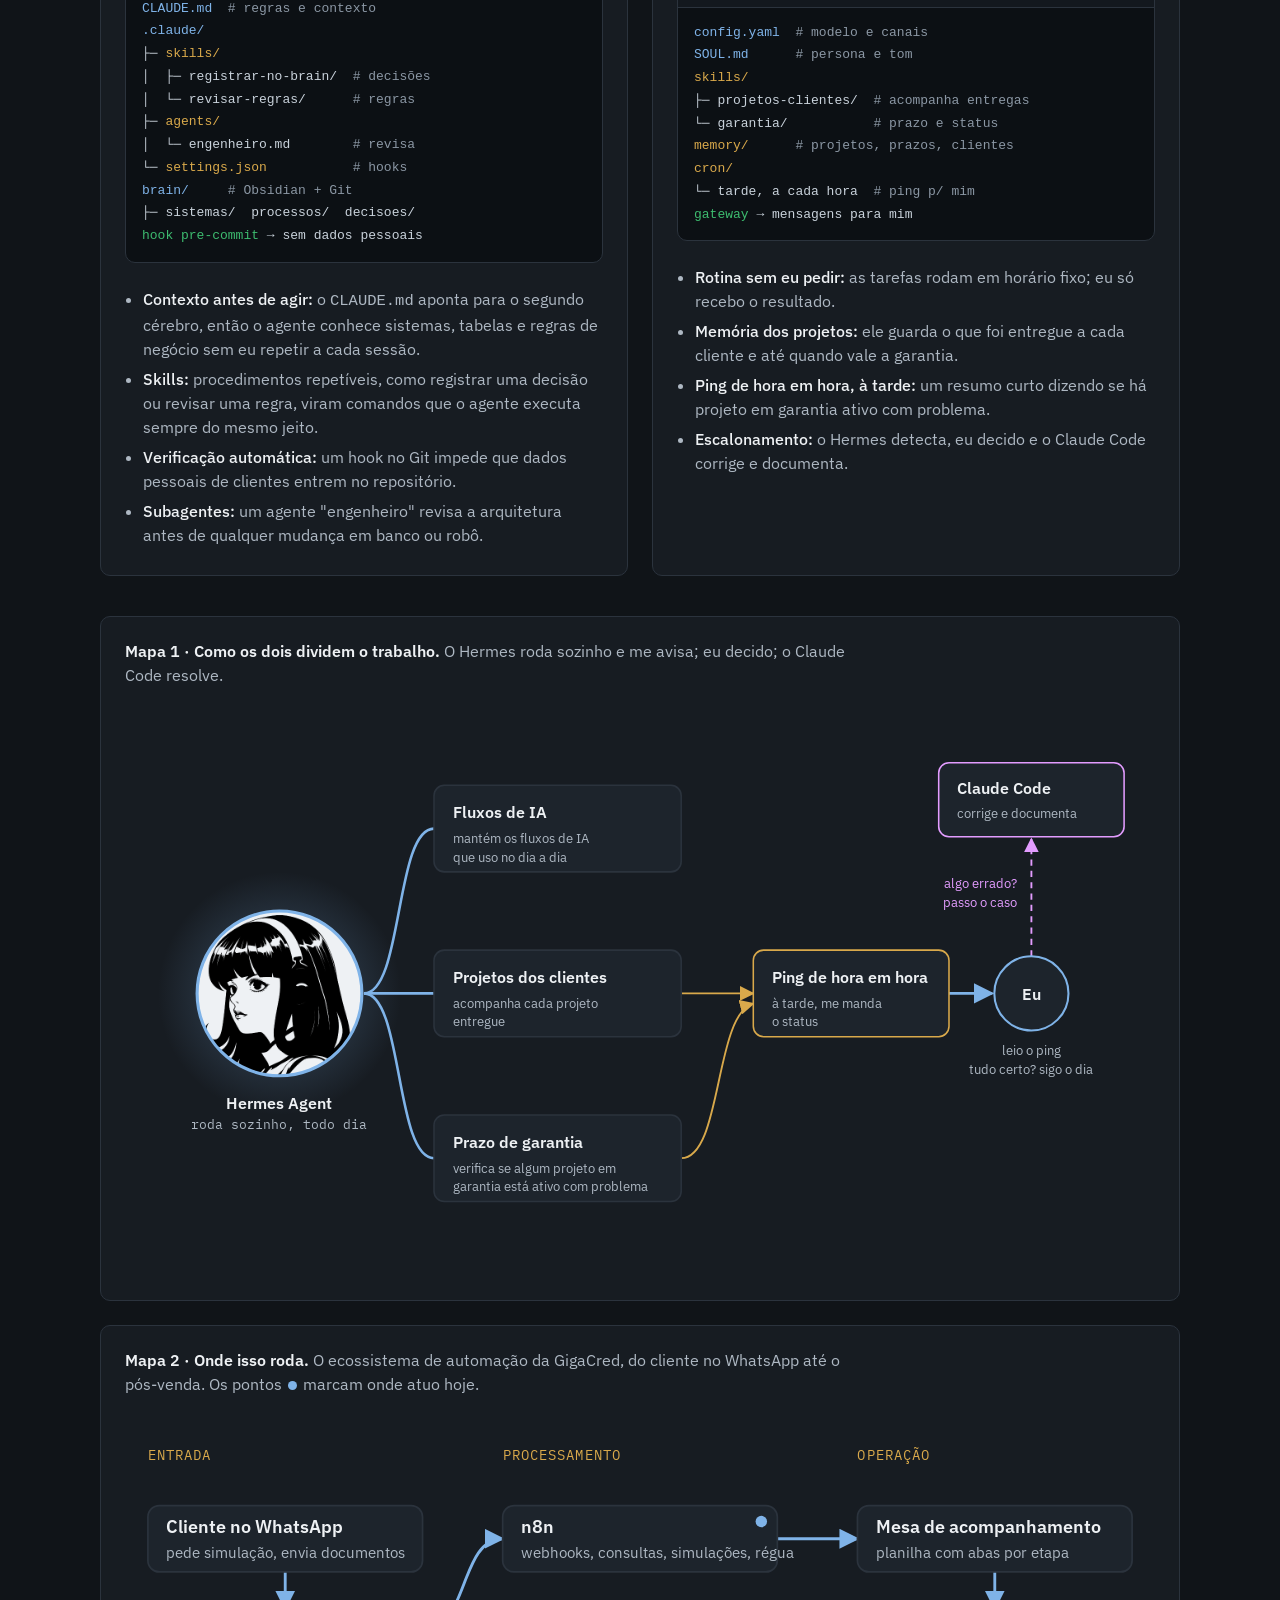
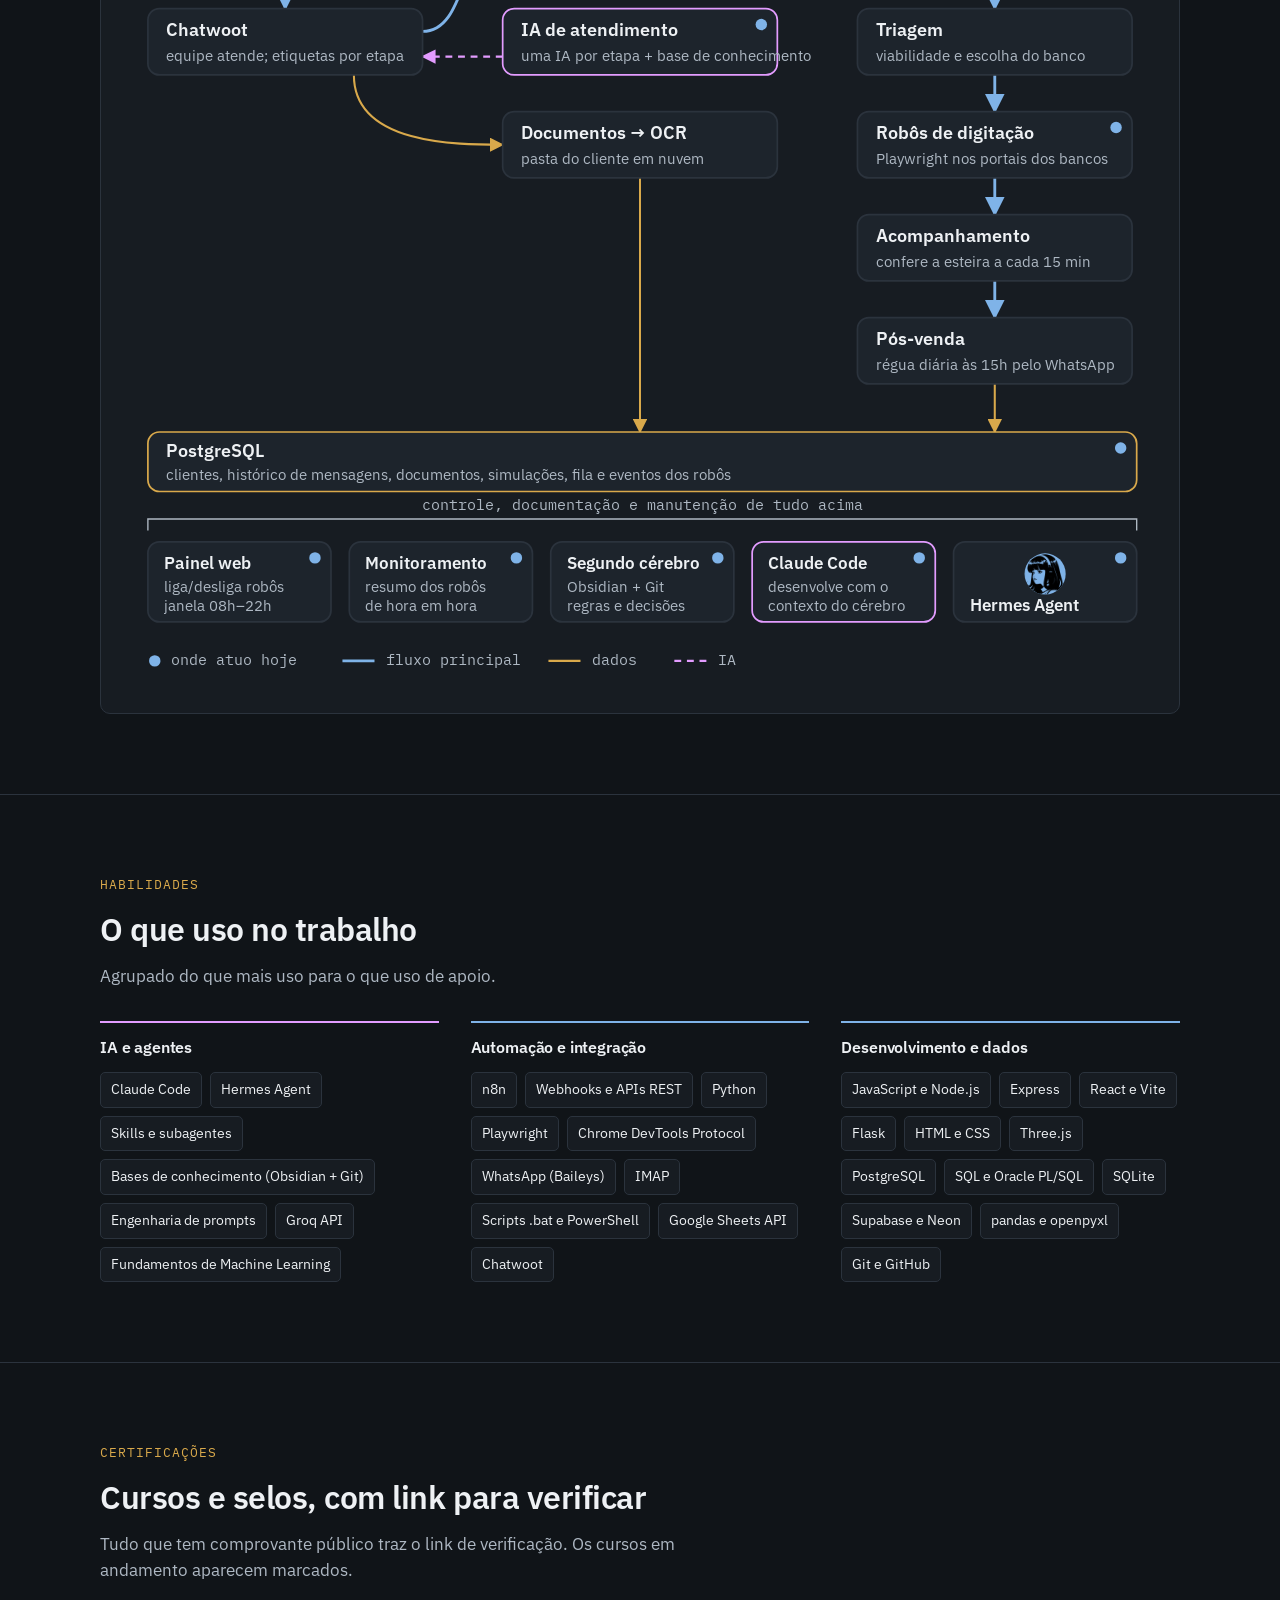
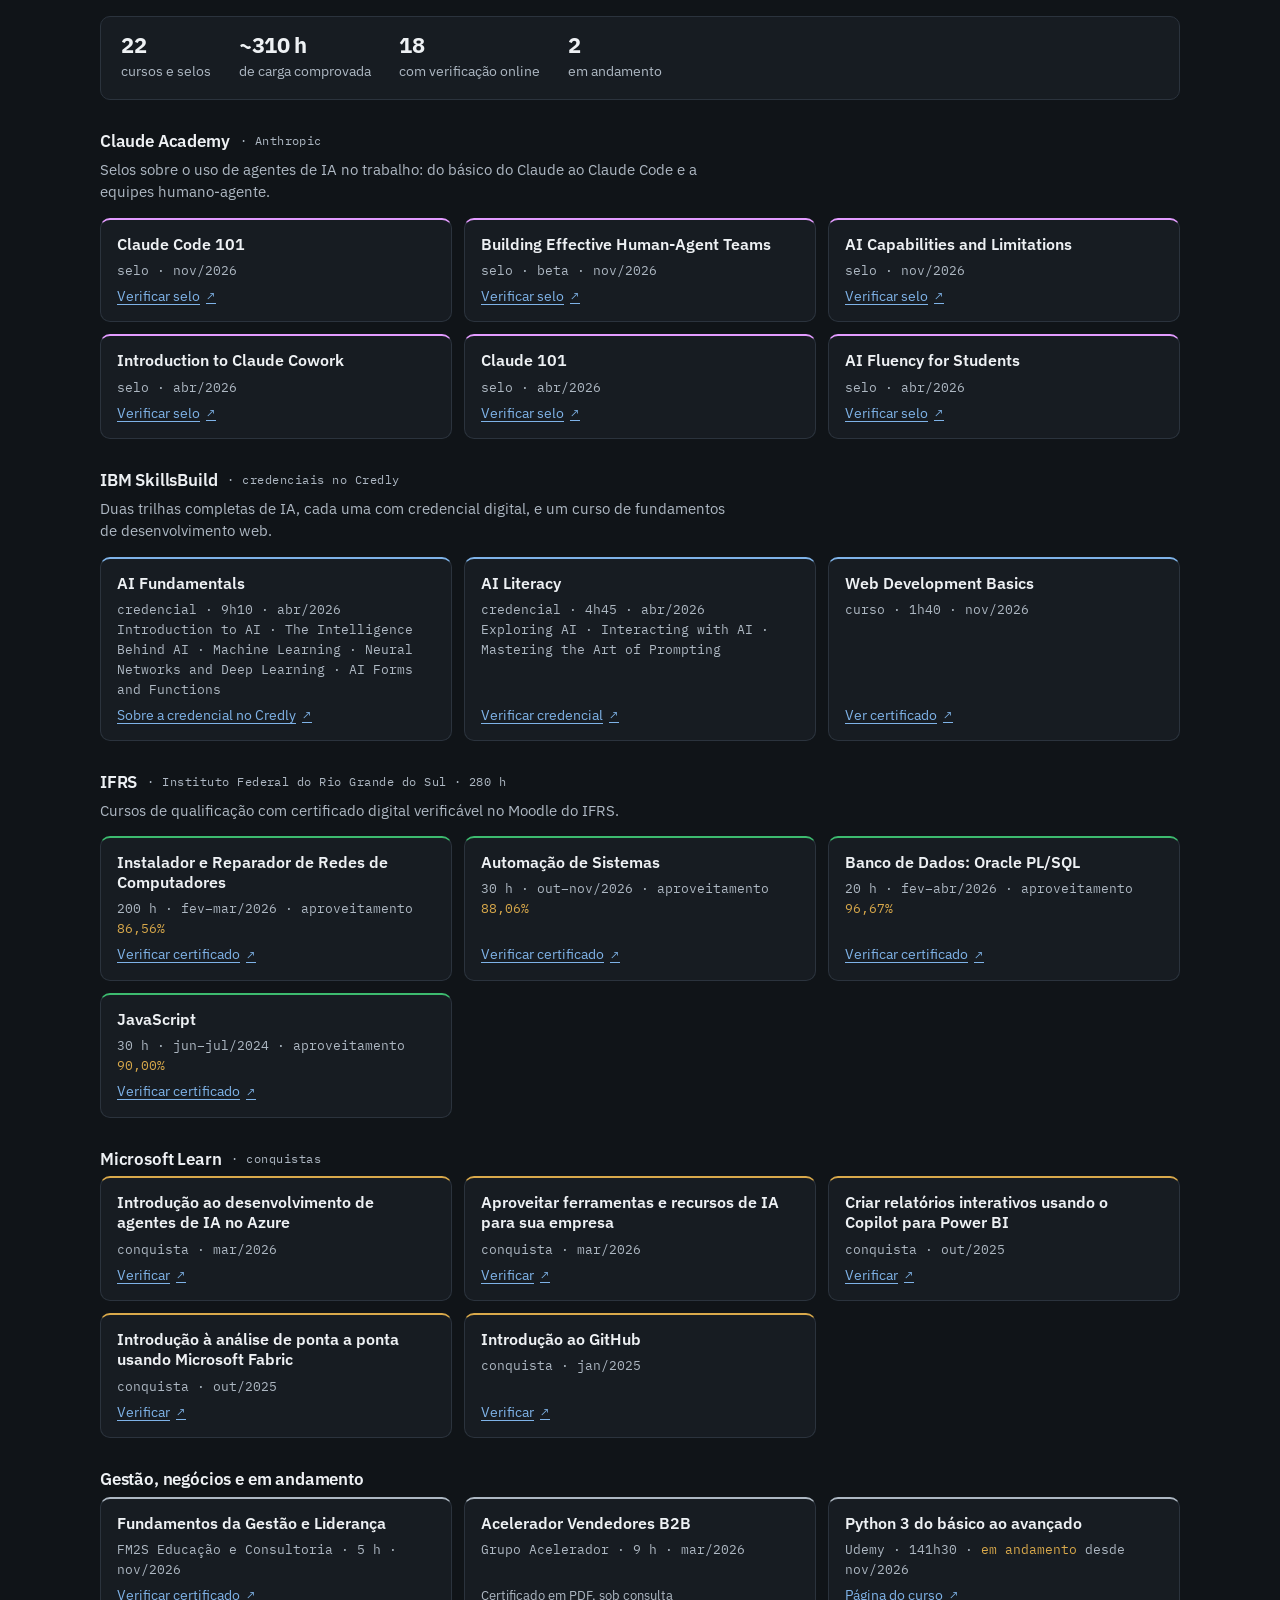
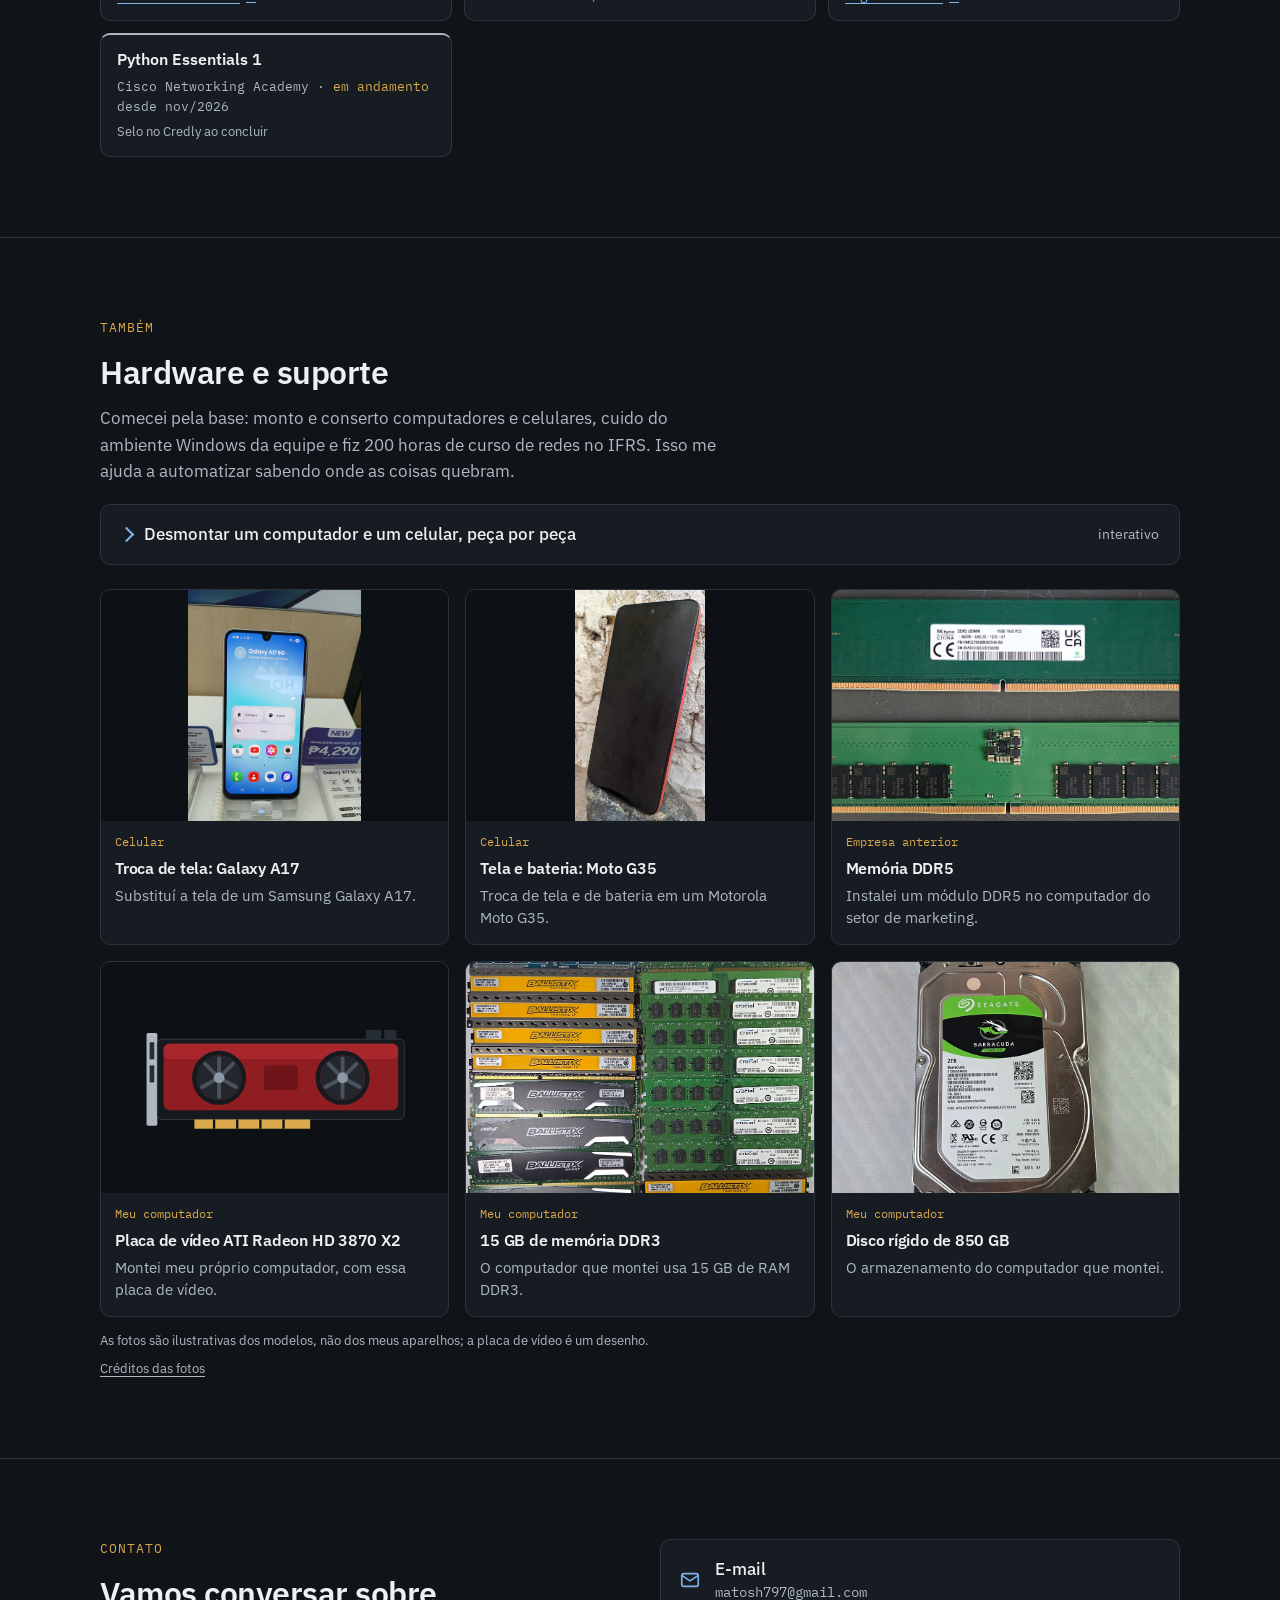
==== commit 29fc7da4: "Adiciona o link da credencial AI Fundamentals da IBM Co-Authored-By: Claude Fable 5.1 <noreply@anthr" ====
--- a/index.html
+++ b/index.html
@@ -802,7 +802,7 @@
       <h3>IBM SkillsBuild <span class="org">· credenciais no Credly</span></h3>
       <p class="desc">Duas trilhas completas de IA, cada uma com credencial digital, e um curso de fundamentos de desenvolvimento web.</p>
       <ul class="certs">
-        <li class="cert ibm"><b>AI Fundamentals</b><span class="meta">credencial · 9h10 · abr/2026<br>Introduction to AI · The Intelligence Behind AI · Machine Learning · Neural Networks and Deep Learning · AI Forms and Functions</span><span class="sem">Credencial no Credly (link em breve)</span></li>
+        <li class="cert ibm"><b>AI Fundamentals</b><span class="meta">credencial · 9h10 · abr/2026<br>Introduction to AI · The Intelligence Behind AI · Machine Learning · Neural Networks and Deep Learning · AI Forms and Functions</span><a class="ver" href="https://www.credly.com/org/ibm-skillsbuild/badge/artificial-intelligence-fundamentals">Sobre a credencial no Credly</a></li>
         <li class="cert ibm"><b>AI Literacy</b><span class="meta">credencial · 4h45 · abr/2026<br>Exploring AI · Interacting with AI · Mastering the Art of Prompting</span><a class="ver" href="https://skills.yourlearning.ibm.com/credential/CREDLY-e440a1be-c35b-4604-b698-1b6d089acb11">Verificar credencial</a></li>
         <li class="cert ibm"><b>Web Development Basics</b><span class="meta">curso · 1h40 · nov/2026</span><a class="ver" href="https://skills.yourlearning.ibm.com/certificate/share/e8fc88ff3dewogICJsZWFybmVyQ05VTSIgOiAiNzUzMTk3OVJFRyIsCiAgIm9iamVjdFR5cGUiIDogIkFDVElWSVRZIiwKICAib2JqZWN0SWQiIDogIkFMTS1DT1VSU0VfNDA1ODkzNyIKfQda1a044872-10">Ver certificado</a></li>
       </ul>
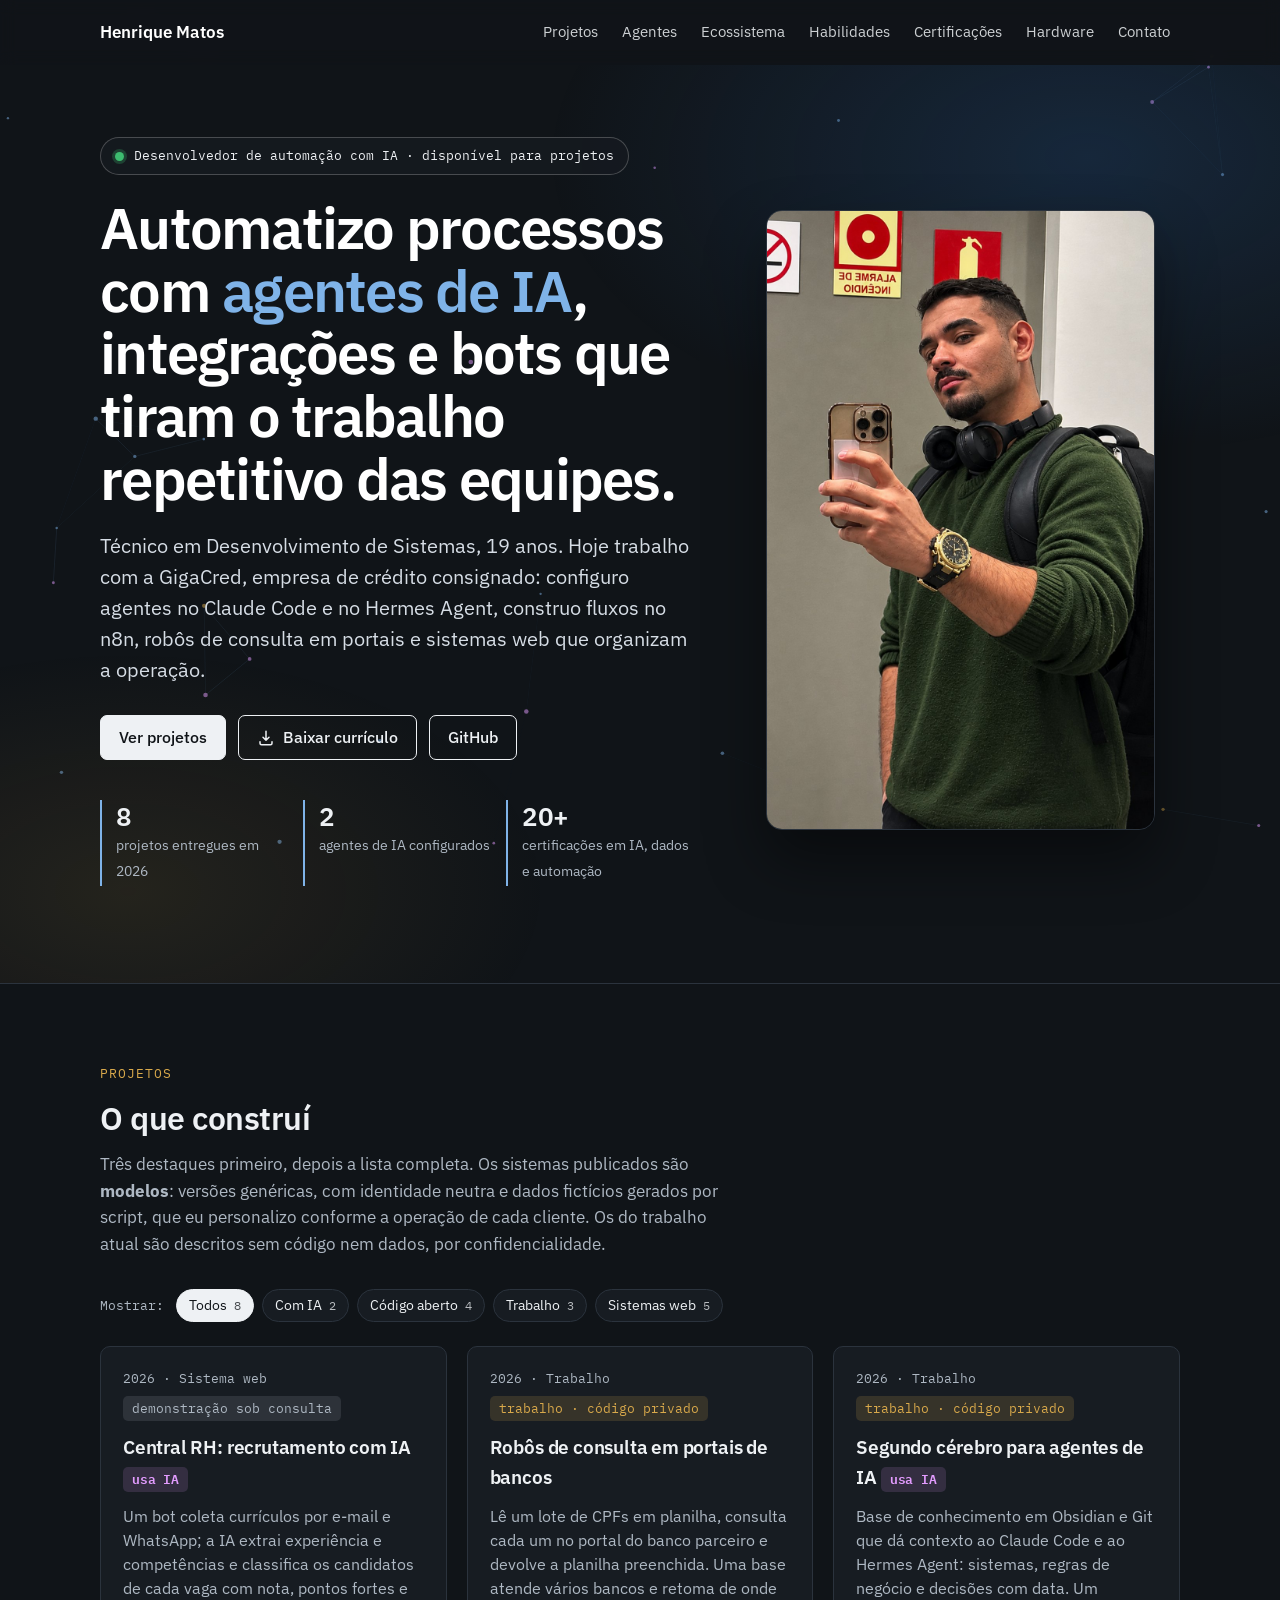
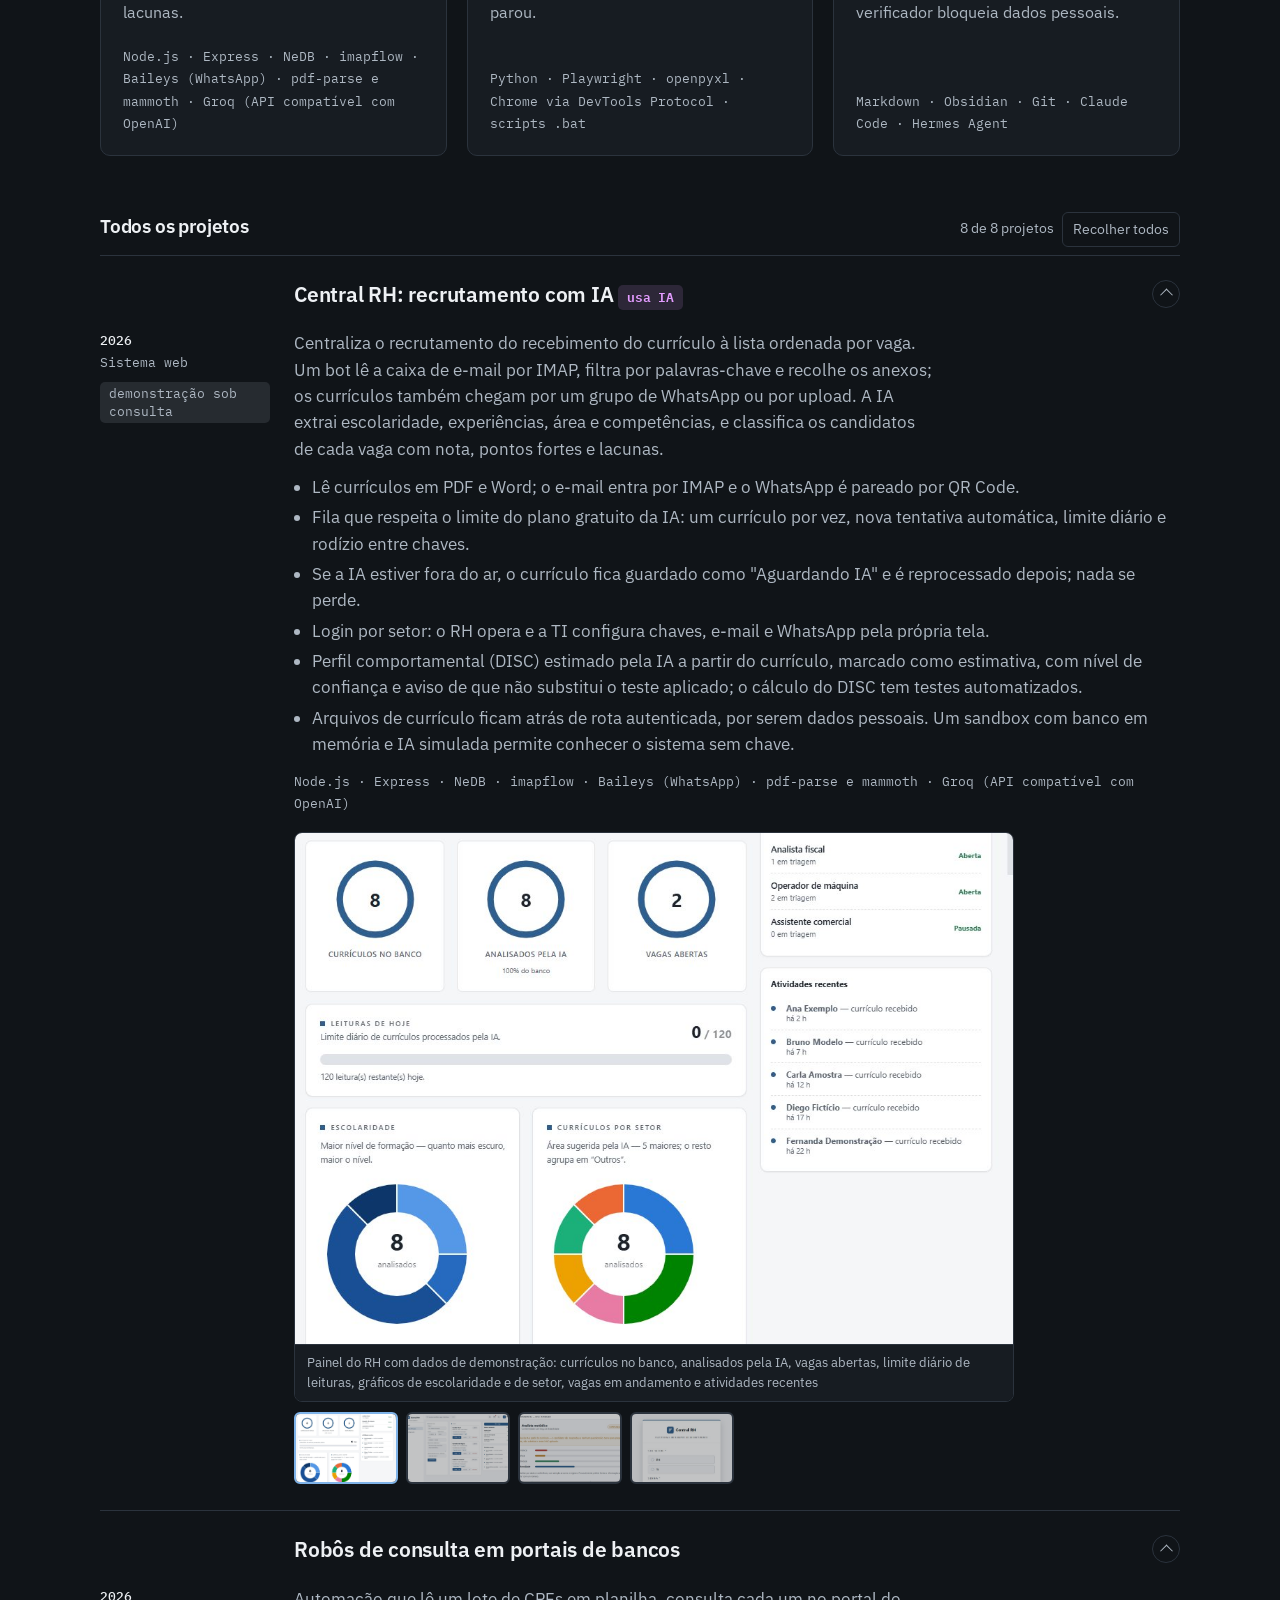
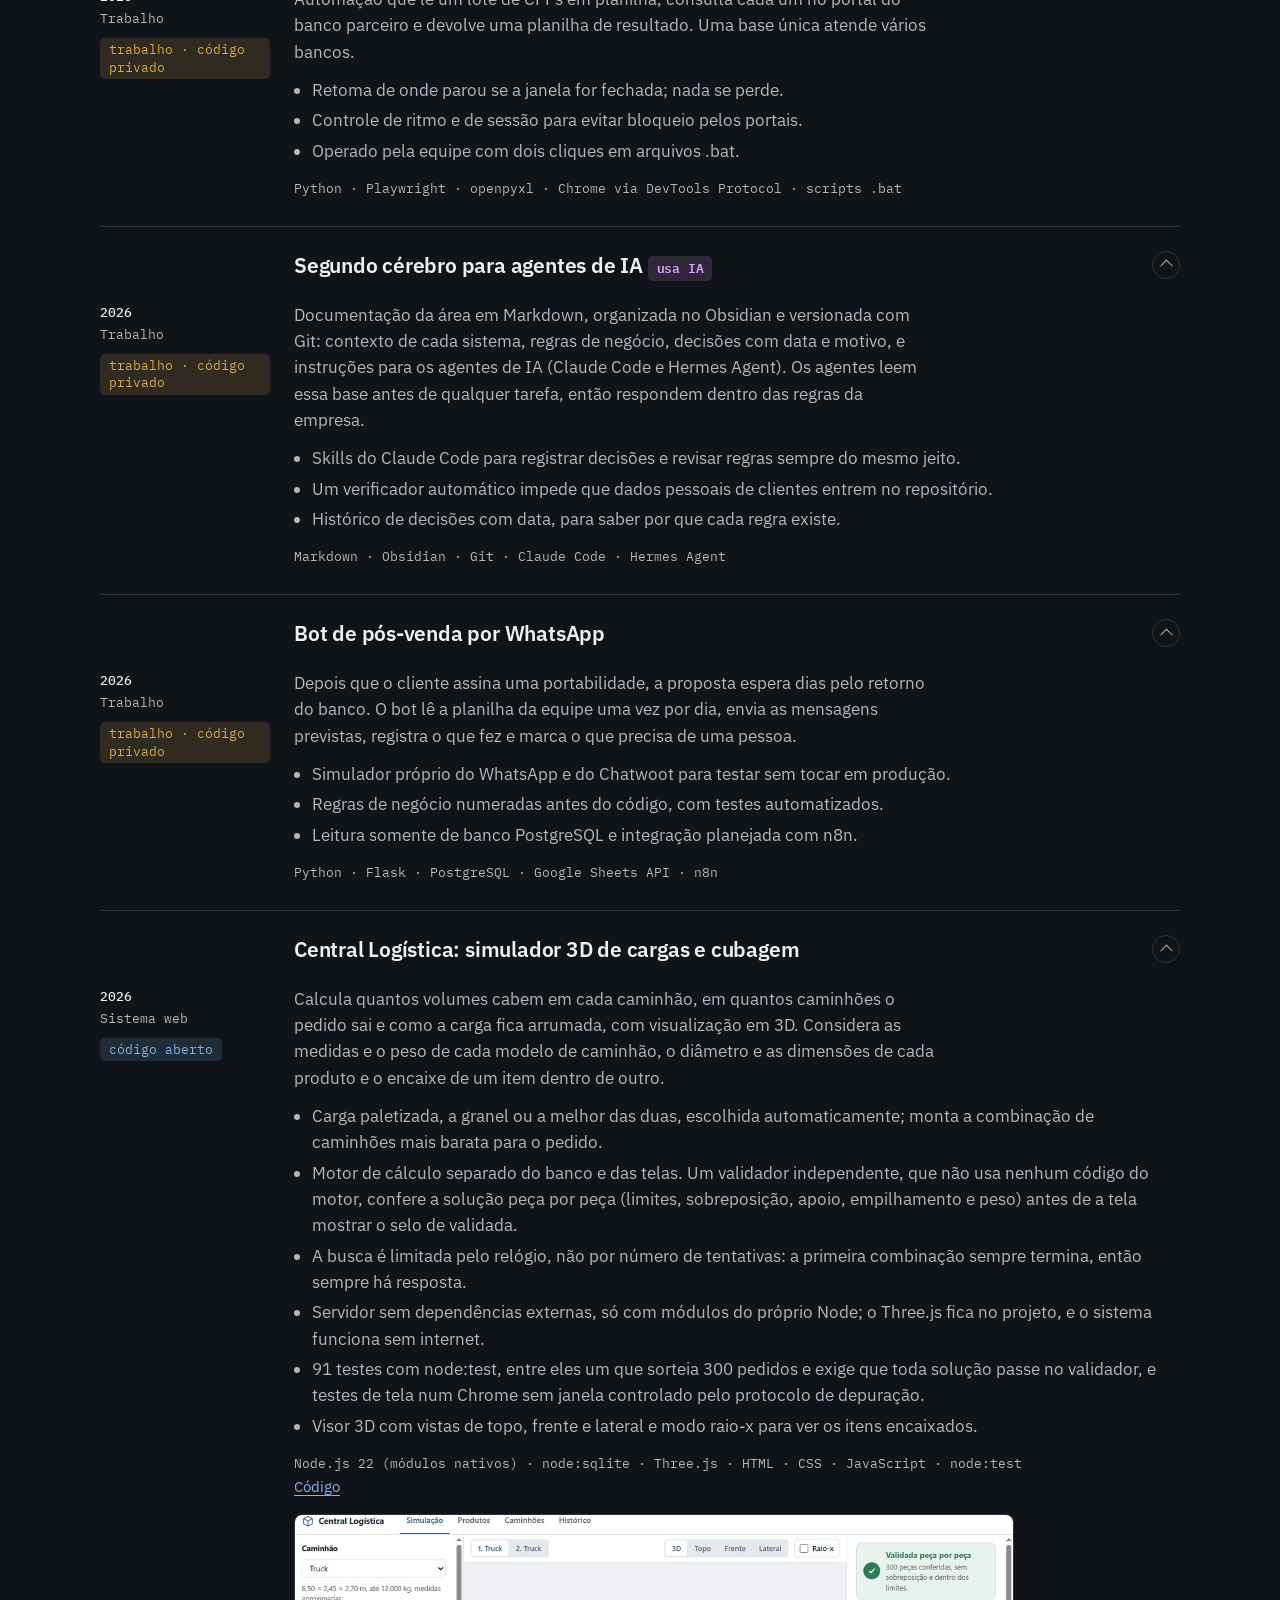
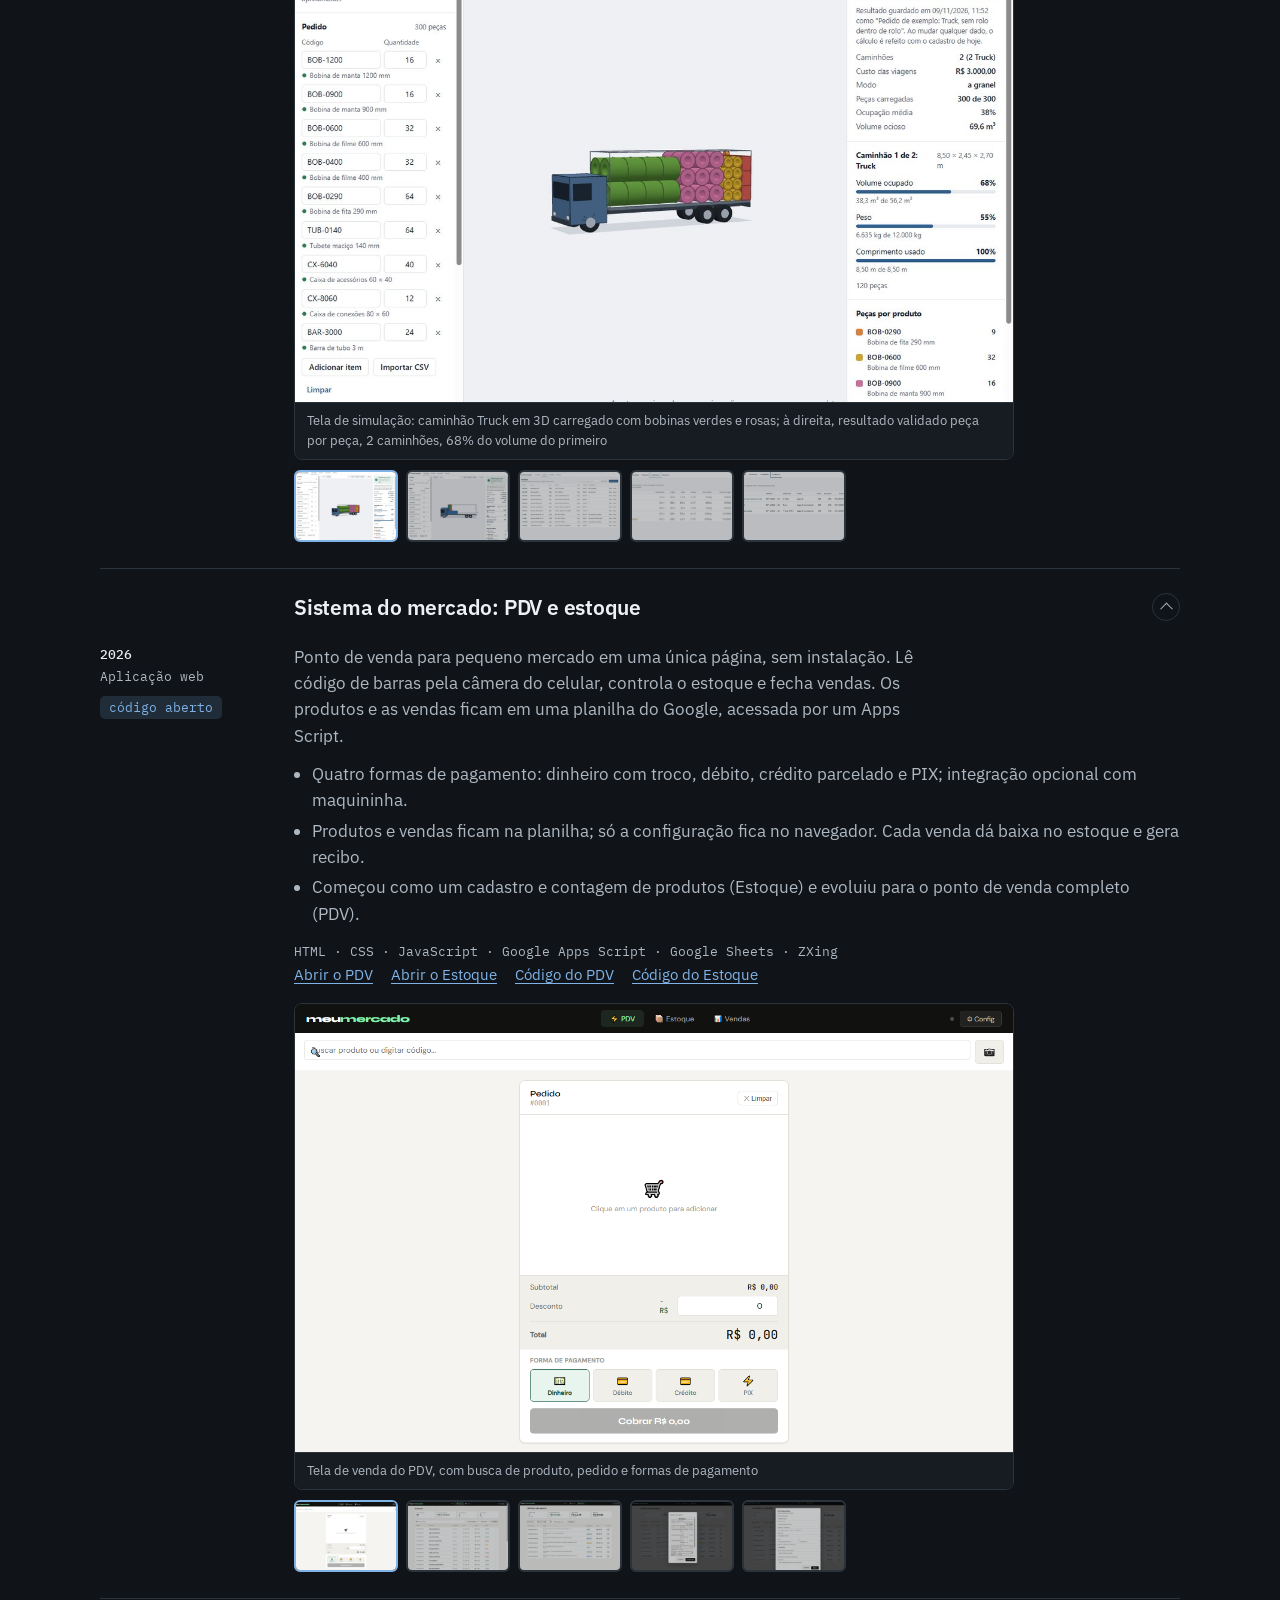
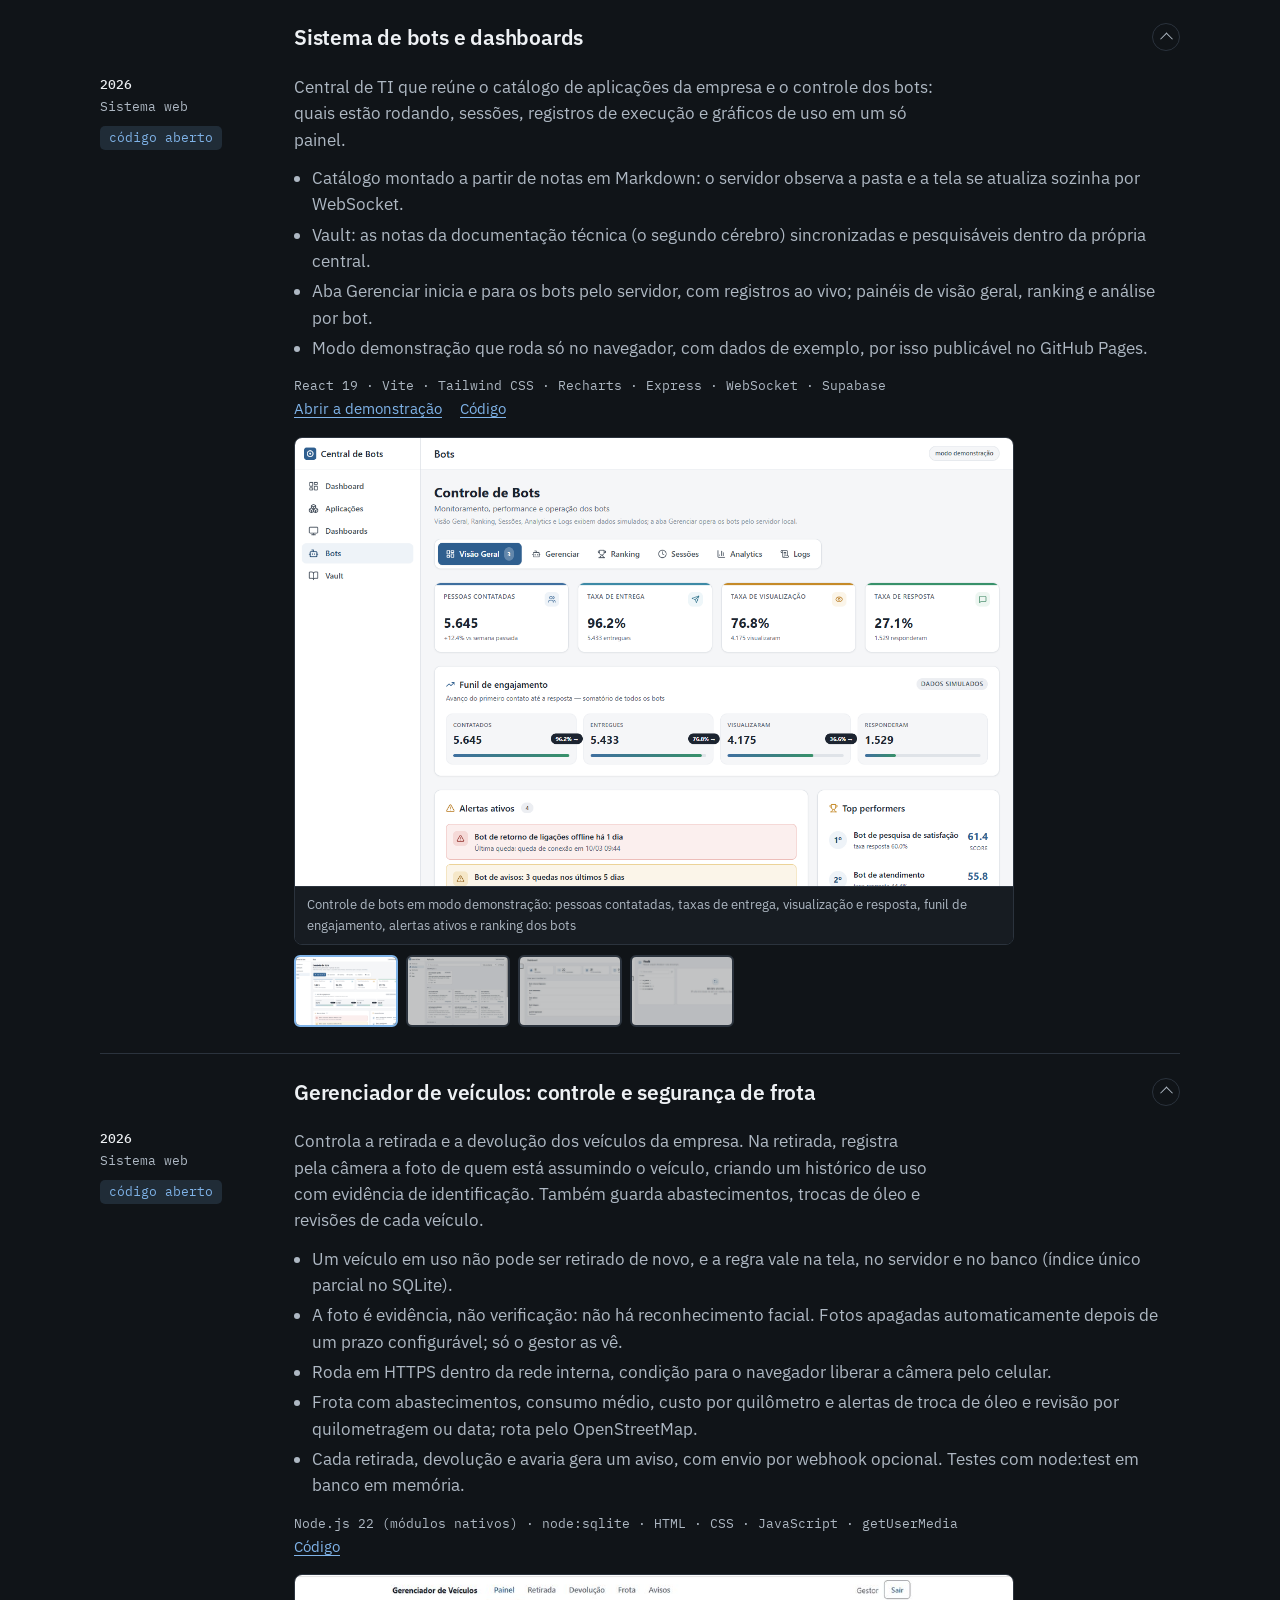
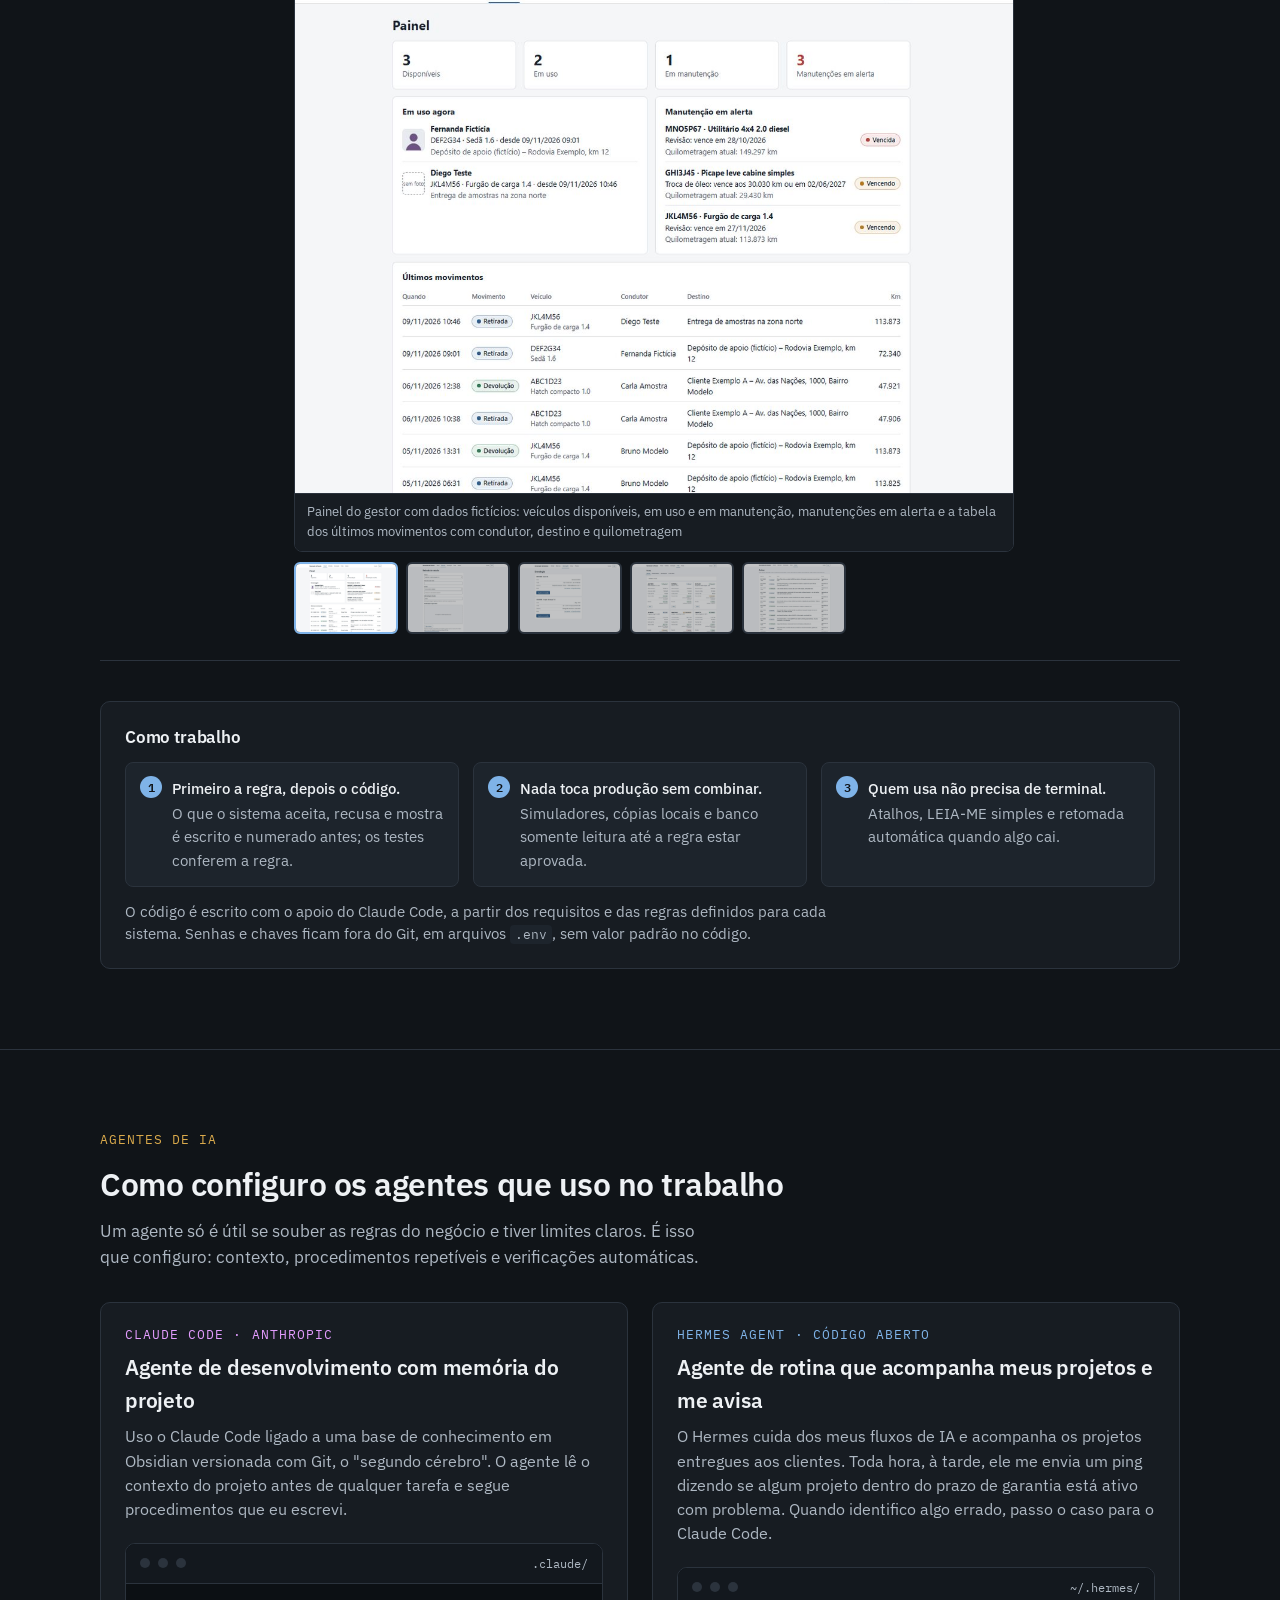
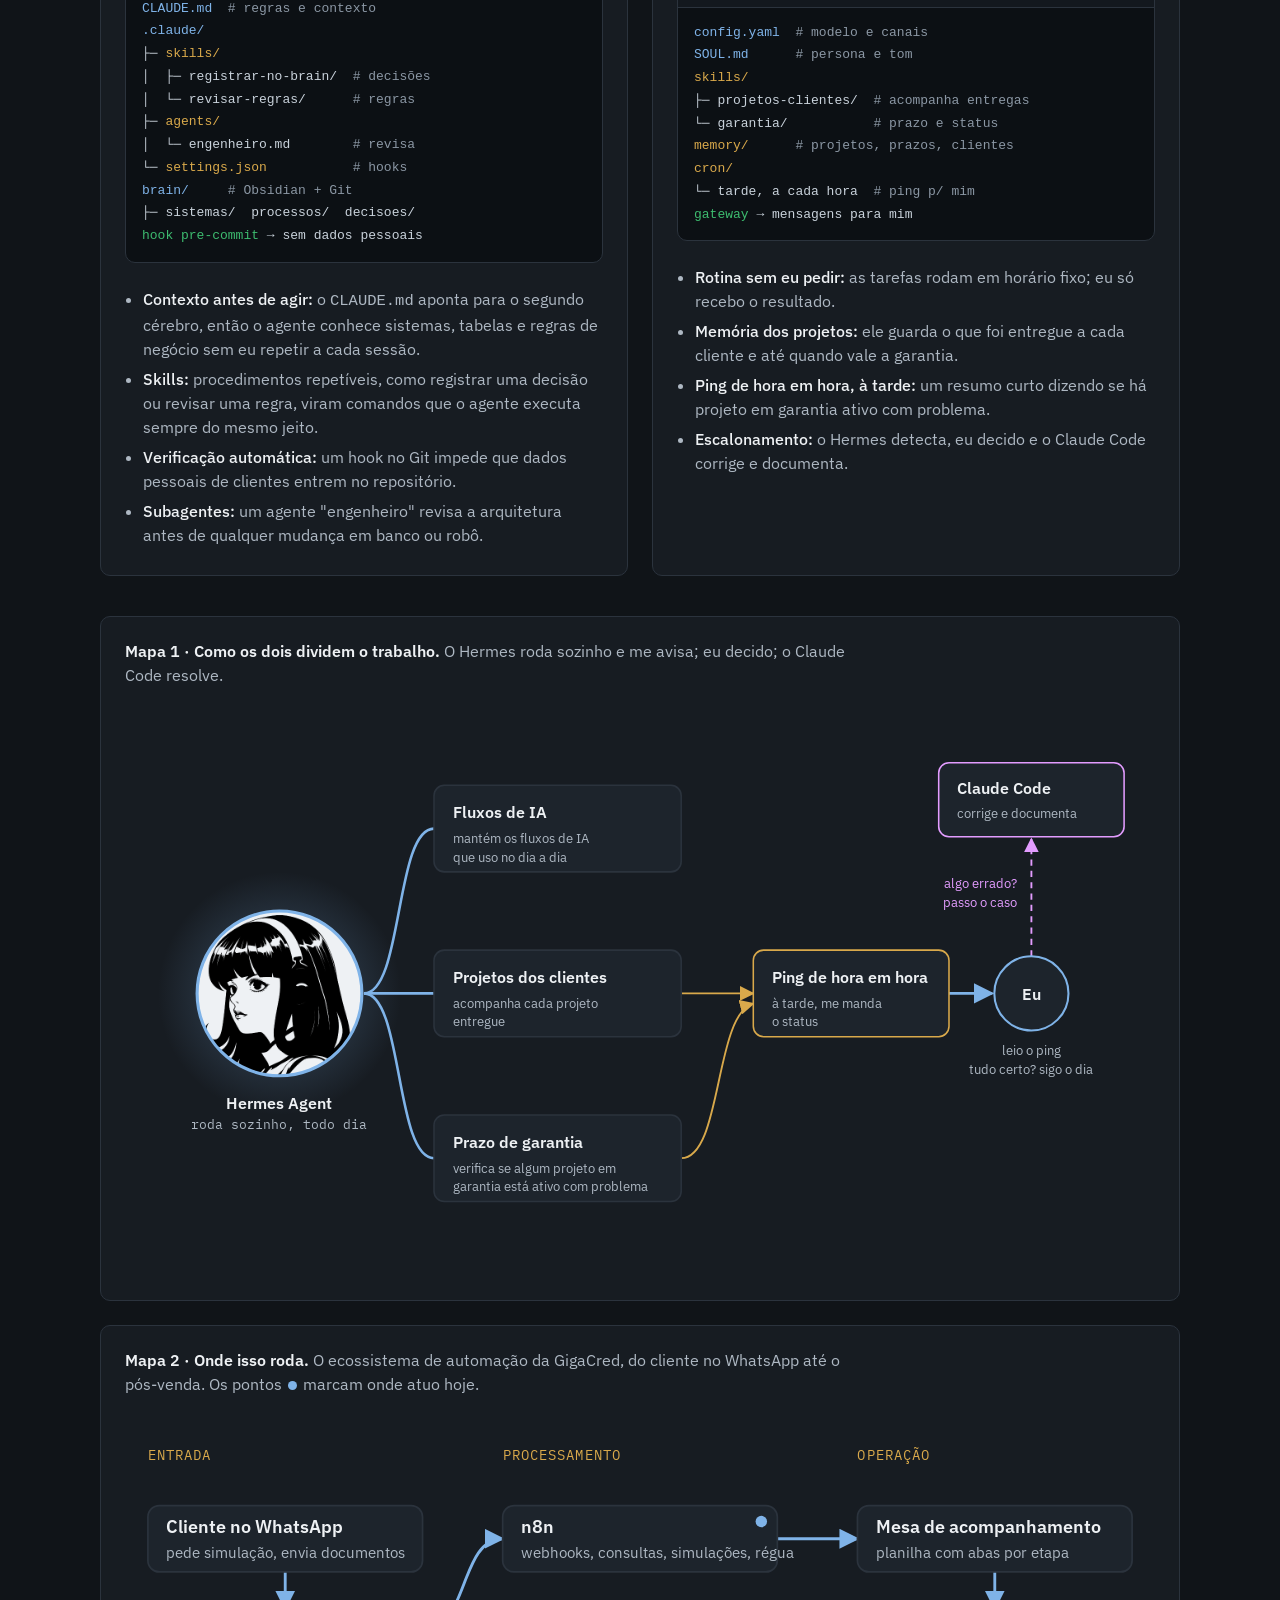
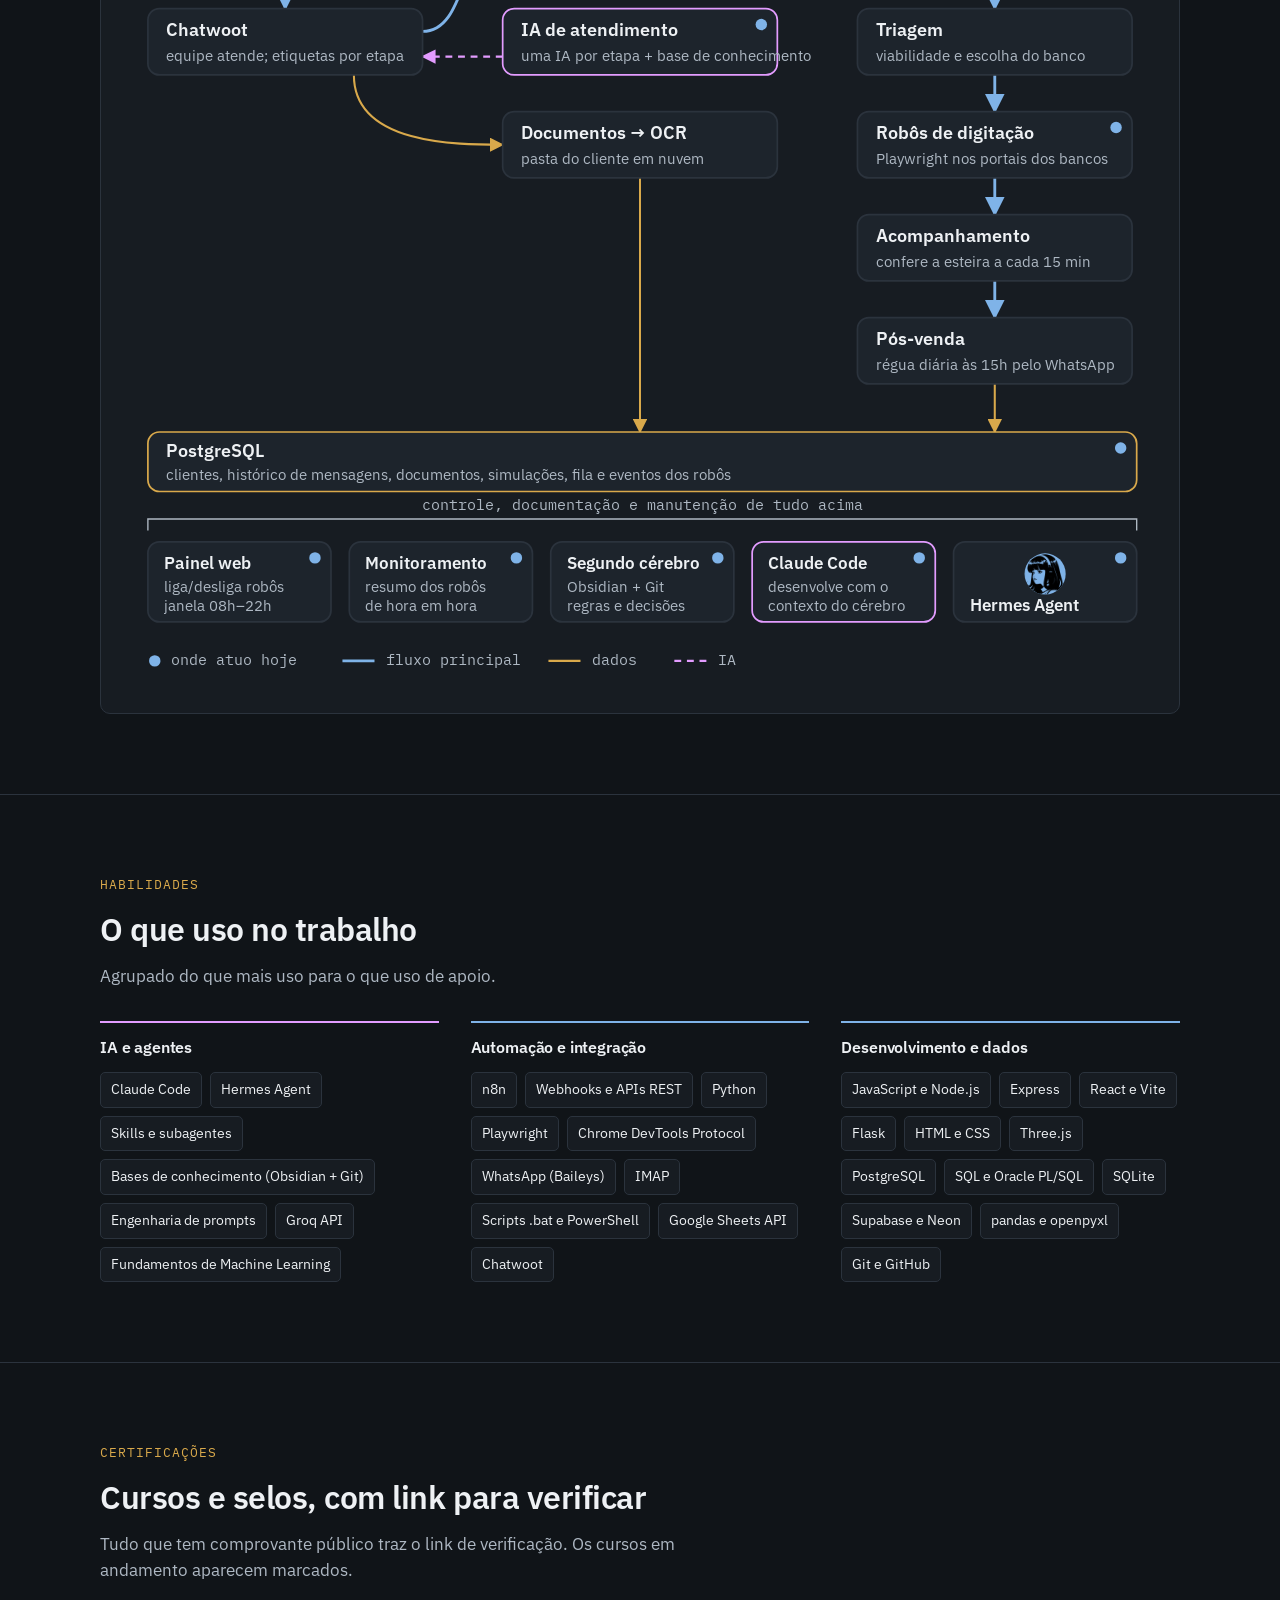
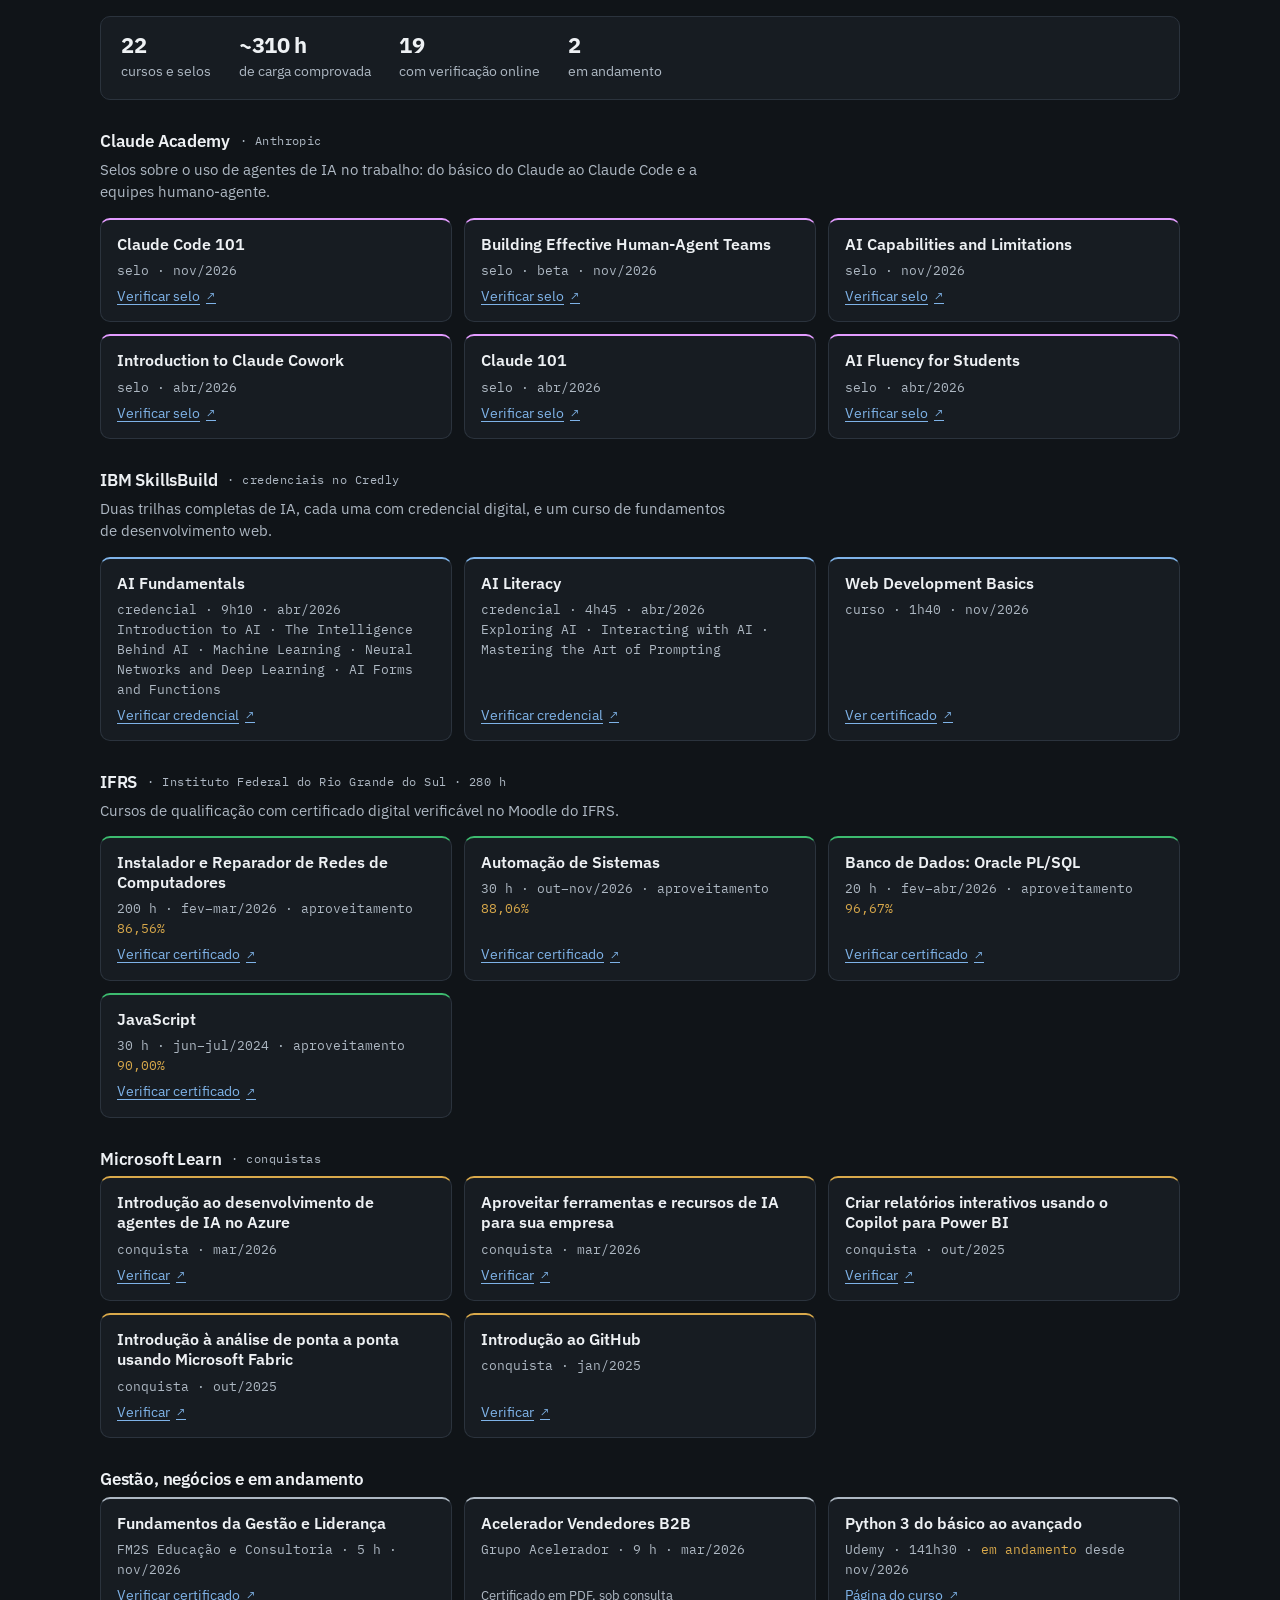
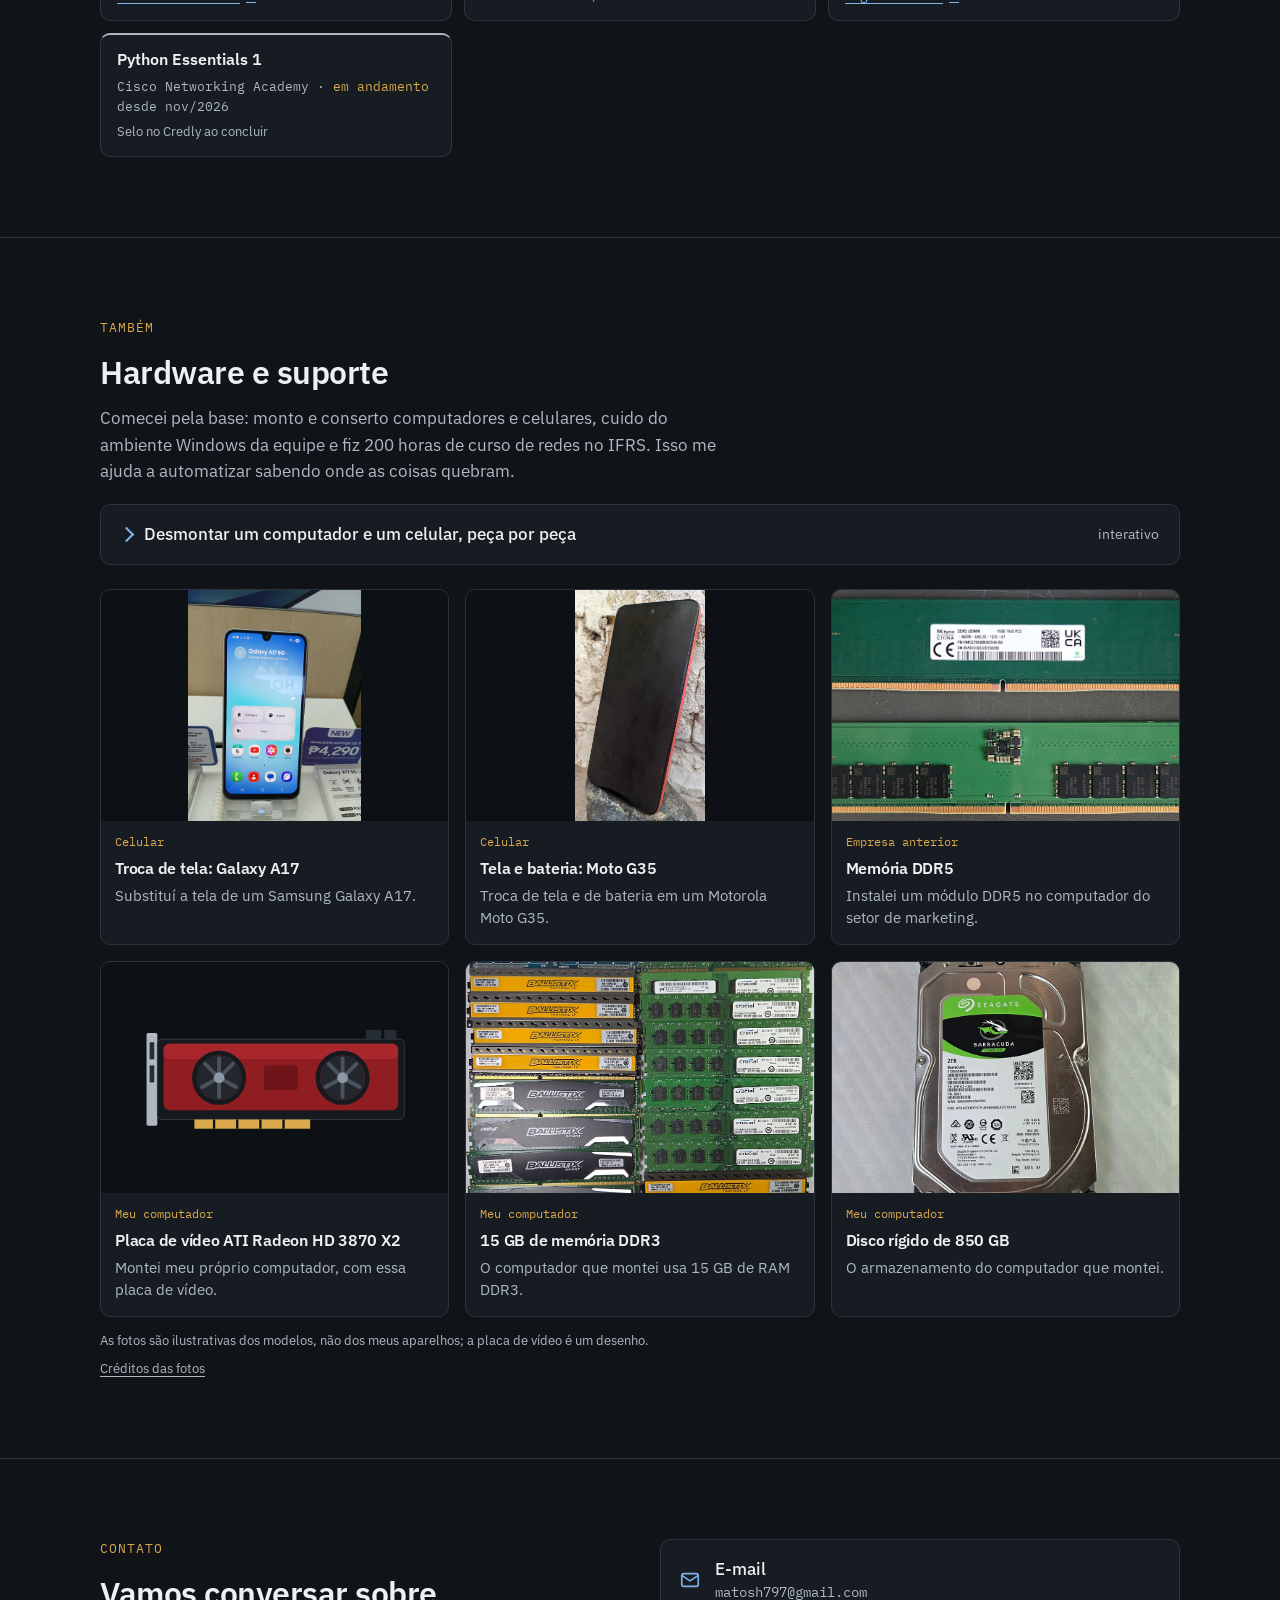
==== commit ee7e9794: "Liga a credencial AI Fundamentals à página pública de verificação no Credly Co-Authored-By: Claude F" ====
--- a/index.html
+++ b/index.html
@@ -781,7 +781,7 @@
     <div class="cert-resumo" aria-label="Resumo das certificações">
       <div><b>22</b><span>cursos e selos</span></div>
       <div><b>~310 h</b><span>de carga comprovada</span></div>
-      <div><b>18</b><span>com verificação online</span></div>
+      <div><b>19</b><span>com verificação online</span></div>
       <div><b>2</b><span>em andamento</span></div>
     </div>
 
@@ -802,7 +802,7 @@
       <h3>IBM SkillsBuild <span class="org">· credenciais no Credly</span></h3>
       <p class="desc">Duas trilhas completas de IA, cada uma com credencial digital, e um curso de fundamentos de desenvolvimento web.</p>
       <ul class="certs">
-        <li class="cert ibm"><b>AI Fundamentals</b><span class="meta">credencial · 9h10 · abr/2026<br>Introduction to AI · The Intelligence Behind AI · Machine Learning · Neural Networks and Deep Learning · AI Forms and Functions</span><a class="ver" href="https://www.credly.com/org/ibm-skillsbuild/badge/artificial-intelligence-fundamentals">Sobre a credencial no Credly</a></li>
+        <li class="cert ibm"><b>AI Fundamentals</b><span class="meta">credencial · 9h10 · abr/2026<br>Introduction to AI · The Intelligence Behind AI · Machine Learning · Neural Networks and Deep Learning · AI Forms and Functions</span><a class="ver" href="https://www.credly.com/badges/f1662227-268c-4e34-9852-1882249e59da/public_url">Verificar credencial</a></li>
         <li class="cert ibm"><b>AI Literacy</b><span class="meta">credencial · 4h45 · abr/2026<br>Exploring AI · Interacting with AI · Mastering the Art of Prompting</span><a class="ver" href="https://skills.yourlearning.ibm.com/credential/CREDLY-e440a1be-c35b-4604-b698-1b6d089acb11">Verificar credencial</a></li>
         <li class="cert ibm"><b>Web Development Basics</b><span class="meta">curso · 1h40 · nov/2026</span><a class="ver" href="https://skills.yourlearning.ibm.com/certificate/share/e8fc88ff3dewogICJsZWFybmVyQ05VTSIgOiAiNzUzMTk3OVJFRyIsCiAgIm9iamVjdFR5cGUiIDogIkFDVElWSVRZIiwKICAib2JqZWN0SWQiIDogIkFMTS1DT1VSU0VfNDA1ODkzNyIKfQda1a044872-10">Ver certificado</a></li>
       </ul>
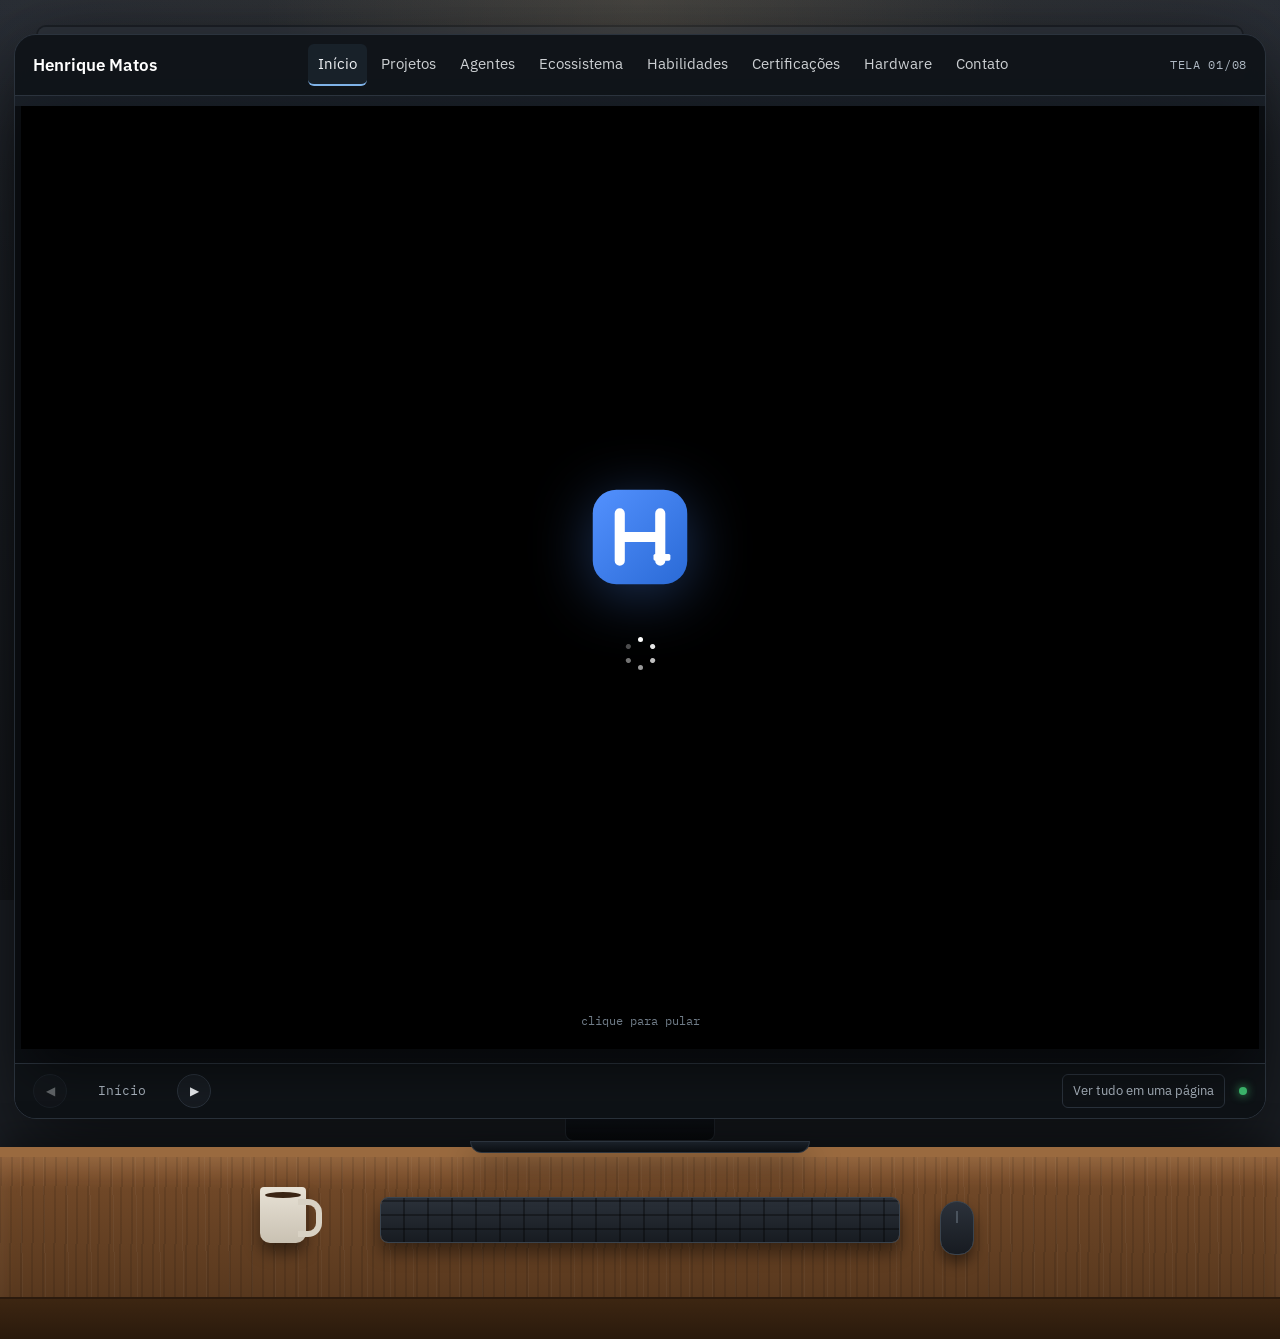
==== commit 461edd0e: "Portfólio em formato de monitor, com telas por seção; currículo com a página de projetos publicados " ====
--- a/index.html
+++ b/index.html
@@ -44,7 +44,7 @@
 *{box-sizing:border-box}
 html{scroll-behavior:smooth}
 @media (prefers-reduced-motion:reduce){html{scroll-behavior:auto}}
-html{background:var(--bg)}
+html{background:#1c2026}
 body{margin:0;background:transparent;color:var(--ink);font-family:var(--sans);font-size:17px;line-height:1.55;-webkit-font-smoothing:antialiased}
 a{color:var(--steel);text-decoration-thickness:1px;text-underline-offset:3px}
 a:focus-visible,button:focus-visible,summary:focus-visible{outline:3px solid var(--gold);outline-offset:3px;border-radius:4px}
@@ -61,13 +61,98 @@
 .skip{position:absolute;left:16px;top:-60px;background:var(--gold);color:#101418;padding:10px 14px;border-radius:6px;font-weight:600;z-index:50;text-decoration:none}
 .skip:focus{top:16px}
 
+/* ===== monitor: cada tela é uma seção ===== */
+.monitor{max-width:1380px;margin:34px auto 0;padding:0 14px}
+@media (max-width:640px){.monitor{margin-top:34px;padding:0 8px}}
+.bezel{position:relative;background:linear-gradient(180deg,#1a2028,#0b0e12);border:1px solid #2b333d;border-radius:22px;box-shadow:0 40px 90px rgba(0,0,0,.55),inset 0 1px 0 rgba(255,255,255,.04)}
+.bezel>.top{border-radius:21px 21px 0 0}
+.tela-area{position:relative;background:#06080b;min-height:76vh;border-left:6px solid #0b0e12;border-right:6px solid #0b0e12}
+@media (max-width:640px){.tela-area{border-left-width:5px;border-right-width:5px}}
+.tela-area::after{content:"";position:absolute;inset:0;pointer-events:none;background:repeating-linear-gradient(0deg,rgba(255,255,255,.028) 0 1px,transparent 1px 3px)}
+.tela{display:none;transform-origin:50% 50%}
+.tela.ativa{display:block}
+.tela.saindo{animation:crtOff .3s ease-in forwards}
+.tela.entrando{animation:crtOn .5s cubic-bezier(.2,.7,.2,1) both}
+@keyframes crtOff{0%{transform:scaleY(1);opacity:1;filter:brightness(1)}55%{transform:scaleY(.01);opacity:1;filter:brightness(2.4)}100%{transform:scaleY(.003) scaleX(.5);opacity:0;filter:brightness(3)}}
+@keyframes crtOn{0%{transform:scaleY(.003) scaleX(.5);opacity:0;filter:brightness(3)}40%{transform:scaleY(.01) scaleX(1);opacity:1;filter:brightness(2.4)}100%{transform:scaleY(1);opacity:1;filter:brightness(1)}}
+.tela-area.trocando::before{content:"";position:absolute;inset:0;z-index:5;pointer-events:none;background:radial-gradient(ellipse at center,rgba(127,179,232,.18),transparent 60%);animation:flash .5s ease-out both}
+@keyframes flash{0%{opacity:0}30%{opacity:1}100%{opacity:0}}
+@media (prefers-reduced-motion:reduce){.tela.saindo,.tela.entrando,.tela-area.trocando::before{animation:none}.tela.saindo{display:none}}
+main > section.tela{position:relative;margin:10px 10px 14px;border:1px solid #3a434d;border-radius:8px;box-shadow:0 20px 50px rgba(0,0,0,.5)}
+@media (max-width:640px){main > section.tela{margin:6px 4px 10px}}
+main > section.tela[data-shell="cmd"]{background:#0b0b0d}
+main > section.tela[data-shell="ps"]{background:#0b1830}
+.tbar{position:absolute;left:0;right:0;top:0;height:36px;display:flex;align-items:center;gap:10px;padding:0 8px 0 10px;background:#1b1f26;border-bottom:1px solid #2b333d;border-radius:7px 7px 0 0;font-family:var(--sans);font-size:13px;color:#d6dde5}
+[data-shell="ps"] .tbar{background:#162441;border-bottom-color:#243a66}
+.tbar .ico{flex:none;width:18px;height:18px;border-radius:3px;display:grid;place-items:center;font-family:var(--mono);font-size:9.5px;font-weight:700;line-height:1;letter-spacing:-.02em}
+.tbar .ico.cmd{background:#000;color:#fff;border:1px solid #555}
+.tbar .ico.cmd::before{content:"C:\\"}
+.tbar .ico.ps{background:#2a6ad6;color:#fff;border:1px solid #5391fe}
+.tbar .ico.ps::before{content:">_"}
+.tbar .ttl{flex:1;min-width:0;white-space:nowrap;overflow:hidden;text-overflow:ellipsis}
+.tbar .ttl span{color:#8b97a4}
+.tbar .ctl{display:flex;gap:2px;flex:none}
+.tbar .ctl i{width:34px;height:28px;display:grid;place-items:center;font-style:normal;font-size:13px;color:#d6dde5;border-radius:4px}
+.tbar .ctl i:last-child{font-size:14px}
+section.block.tela{border-top:0;padding:80px 0 60px}
+.hero.tela{padding:80px 0 60px}
+.hero.tela{background:radial-gradient(900px 500px at 85% 10%,rgba(47,111,186,.28) 0%,transparent 60%),radial-gradient(700px 400px at 10% 90%,rgba(217,169,75,.10) 0%,transparent 60%),#0b1830}
+.prompt{font-family:var(--mono);font-size:13.5px;color:var(--ink-2);margin:0 0 14px}
+.prompt b{color:#5391fe;font-weight:500}
+.eyebrow{text-transform:none;letter-spacing:.02em;color:var(--ink-2)}
+[data-shell="cmd"] .eyebrow::before{content:"C:\\Users\\Henrique> ";color:#d6dde5}
+[data-shell="ps"] .eyebrow::before{content:"PS C:\\Users\\Henrique> ";color:#5391fe}
+.eyebrow b{color:var(--gold);font-weight:400}
+@media (max-width:640px){[data-shell="cmd"] .eyebrow::before{content:"C:\\> "}[data-shell="ps"] .eyebrow::before{content:"PS> "}}
+.bezel-bottom{display:flex;align-items:center;justify-content:space-between;gap:12px;padding:10px 18px;border-top:1px solid var(--rule);background:rgba(16,20,24,.92);border-radius:0 0 21px 21px}
+.setas{display:flex;align-items:center;gap:10px}
+.setas button{appearance:none;width:34px;height:34px;border-radius:50%;border:1px solid var(--rule);background:var(--bg-2);color:var(--ink);font-size:12px;cursor:pointer;display:grid;place-items:center}
+.setas button:hover{border-color:var(--steel)}
+.setas button:disabled{opacity:.35;cursor:default}
+.tela-nome{font-family:var(--mono);font-size:13px;color:var(--ink-2);min-width:90px;text-align:center}
+.contador{font-family:var(--mono);font-size:12px;color:var(--ink-2);letter-spacing:.06em;white-space:nowrap}
+@media (max-width:900px){.contador{display:none}}
+.bezel-dir{display:flex;align-items:center;gap:14px}
+.led{width:8px;height:8px;border-radius:50%;background:var(--green);box-shadow:0 0 10px var(--green)}
+.ctl-modo{appearance:none;border:1px solid var(--rule);background:transparent;color:var(--ink-2);font:inherit;font-size:13px;padding:6px 10px;border-radius:6px;cursor:pointer}
+.ctl-modo:hover{border-color:var(--steel);color:var(--ink)}
+.pe{width:150px;height:22px;margin:0 auto;background:linear-gradient(180deg,#141920,#0b0e12);border:1px solid #2b333d;border-top:0;border-radius:0 0 8px 8px}
+.base{position:relative;z-index:1;width:340px;max-width:70%;height:12px;margin:0 auto;background:linear-gradient(180deg,#1a2028,#0b0e12);border:1px solid #2b333d;border-radius:0 0 14px 14px;box-shadow:0 18px 30px rgba(0,0,0,.5)}
+.modo-pagina .tela{display:block!important;animation:none!important}
+.modo-pagina section.block.tela{border-top:1px solid var(--rule)}
+.modo-pagina .setas,.modo-pagina .contador{display:none}
+.modo-pagina .tela-area::after{display:none}
+@media print{.tela{display:block!important}.top,.bezel-bottom,.pe,.base{display:none!important}.bezel{border:0;box-shadow:none}.tela-area{border:0}}
+
+/* ===== inicialização (boot) do monitor ===== */
+#boot{position:absolute;inset:0;z-index:30;background:#000;display:flex;flex-direction:column;align-items:center;justify-content:center;gap:44px;cursor:pointer;border-radius:0}
+#boot.off{display:none}
+#boot.saindo{animation:bootOut .35s ease-in forwards}
+#boot .boot-logo{width:108px;height:108px;opacity:0;animation:bootIn .5s .2s ease-out forwards;filter:drop-shadow(0 10px 30px rgba(83,145,254,.35))}
+#boot .boot-logo svg{width:100%;height:100%;display:block}
+#boot .cursor{animation:cursor 1s steps(2,end) infinite}
+#boot .boot-spin{position:relative;width:36px;height:36px;opacity:0;animation:bootIn .4s .6s ease-out forwards,spin 1.1s linear infinite}
+#boot .boot-spin i{position:absolute;left:50%;top:50%;width:5px;height:5px;margin:-2.5px;border-radius:50%;background:#fff}
+#boot .boot-spin i:nth-child(1){transform:rotate(0deg) translateY(-14px)}
+#boot .boot-spin i:nth-child(2){transform:rotate(60deg) translateY(-14px);opacity:.9}
+#boot .boot-spin i:nth-child(3){transform:rotate(120deg) translateY(-14px);opacity:.75}
+#boot .boot-spin i:nth-child(4){transform:rotate(180deg) translateY(-14px);opacity:.6}
+#boot .boot-spin i:nth-child(5){transform:rotate(240deg) translateY(-14px);opacity:.45}
+#boot .boot-spin i:nth-child(6){transform:rotate(300deg) translateY(-14px);opacity:.3}
+#boot .boot-dica{position:absolute;bottom:18px;left:0;right:0;text-align:center;margin:0;font-family:var(--mono);font-size:12px;color:#6f7b87;opacity:0;animation:bootIn .4s 1.1s ease-out forwards}
+@keyframes bootIn{to{opacity:1}}
+@keyframes bootOut{to{opacity:0}}
+@keyframes spin{to{transform:rotate(360deg)}}
+@keyframes cursor{to{opacity:0}}
+@media (prefers-reduced-motion:reduce){#boot{display:none}}
+
 /* ===== topo ===== */
-.top{position:sticky;top:0;z-index:20;background:rgba(16,20,24,.88);backdrop-filter:blur(8px);border-bottom:1px solid transparent}
-.top.scrolled{border-bottom-color:var(--rule)}
-.top .wrap{display:flex;justify-content:space-between;align-items:center;min-height:64px;gap:16px}
+.top{position:sticky;top:0;z-index:20;background:rgba(16,20,24,.92);backdrop-filter:blur(8px);border-bottom:1px solid var(--rule)}
+.top .wrap{display:flex;justify-content:space-between;align-items:center;min-height:60px;gap:16px;max-width:none;padding:0 18px}
 .brand{font-weight:600;color:#fff;text-decoration:none}
 nav ul{display:flex;gap:4px;margin:0;padding:0;list-style:none;flex-wrap:wrap;justify-content:flex-end}
-nav a{color:var(--ink);opacity:.85;text-decoration:none;font-size:15px;padding:8px 10px;border-radius:6px;display:inline-block}
+nav a{color:var(--ink);opacity:.85;text-decoration:none;font-size:15px;padding:8px 10px;border-radius:6px;display:inline-block;border-bottom:2px solid transparent}
+nav a[aria-current="true"]{opacity:1;border-bottom-color:var(--steel);background:rgba(127,179,232,.08)}
 nav a:hover{opacity:1;background:rgba(255,255,255,.06)}
 @media (max-width:640px){
   .top .wrap{flex-direction:column;align-items:flex-start;gap:0;min-height:0;padding-top:10px;padding-bottom:4px}
@@ -79,10 +164,7 @@
 }
 
 /* ===== hero ===== */
-.hero{position:relative;padding:72px 0 80px;overflow:hidden;isolation:isolate}
-.hero::before{content:"";position:absolute;inset:0;z-index:-1;background:
-  radial-gradient(900px 500px at 85% 10%,rgba(47,111,186,.22) 0%,transparent 60%),
-  radial-gradient(700px 400px at 10% 90%,rgba(217,169,75,.10) 0%,transparent 60%)}
+.hero{position:relative;padding:72px 0 80px;overflow:hidden}
 .hero .wrap{display:grid;grid-template-columns:1.15fr .85fr;gap:48px;align-items:center}
 @media (max-width:900px){.hero .wrap{grid-template-columns:1fr;gap:36px}.hero{padding:48px 0 64px}}
 .status{display:inline-flex;align-items:center;gap:10px;font-family:var(--mono);font-size:13px;color:var(--ink);padding:8px 14px;border:1px solid rgba(255,255,255,.22);border-radius:999px;background:rgba(23,28,34,.7)}
@@ -292,8 +374,8 @@
 .fan .shape{border-radius:50%;border:4px solid #30373f;background:repeating-conic-gradient(from 0deg,#4a535d 0 15deg,#20252b 15deg 40deg)}
 .cel{width:200px;height:400px}
 .tampa .shape{background:linear-gradient(160deg,#2b3e57,#16222f);border-radius:28px;border:1px solid #3a5070}
-.tela .shape{background:linear-gradient(160deg,#0b0f14,#141a21);border-radius:26px;border:3px solid #2a3139}
-.tela .shape::after{content:"";position:absolute;left:50%;top:14px;width:60px;height:8px;transform:translateX(-50%);background:#2a3139;border-radius:4px}
+.peca-tela .shape{background:linear-gradient(160deg,#0b0f14,#141a21);border-radius:26px;border:3px solid #2a3139}
+.peca-tela .shape::after{content:"";position:absolute;left:50%;top:14px;width:60px;height:8px;transform:translateX(-50%);background:#2a3139;border-radius:4px}
 .bateria .shape{background:linear-gradient(180deg,#d7dde3,#aeb6be);border-radius:6px;border:1px solid #6e7883}
 .bateria .shape::after{content:"BATERIA";position:absolute;left:0;right:0;top:50%;transform:translateY(-50%);text-align:center;font-family:var(--mono);font-size:10px;color:#3b434c;letter-spacing:.1em}
 .logica .shape{background:repeating-linear-gradient(0deg,transparent 0 12px,rgba(217,169,75,.14) 12px 13px),linear-gradient(180deg,var(--pcb-2),var(--pcb));border:1px solid #2e8a58;border-radius:4px}
@@ -326,11 +408,50 @@
 .creditos-fotos p{margin:8px 0 0;max-width:80ch}
 .creditos-fotos a{color:var(--ink-2)}
 
-/* ===== fundo animado ===== */
-#fundo{position:fixed;inset:0;width:100%;height:100%;z-index:-1;pointer-events:none;opacity:.9}
-.hero::before{z-index:-1}
-.ctl-fundo{appearance:none;border:1px solid var(--rule);background:transparent;color:var(--ink-2);font:inherit;font-size:13px;padding:6px 10px;border-radius:6px;cursor:pointer}
-.ctl-fundo:hover{border-color:var(--steel);color:var(--ink)}
+/* ===== cenário: escritório com janela para a Paulista ===== */
+#cenario{position:fixed;inset:0;z-index:-1;pointer-events:none;overflow:hidden;
+  background:
+    linear-gradient(180deg,rgba(255,255,255,.03),transparent 30%),
+    radial-gradient(1200px 500px at 50% -10%,rgba(217,169,75,.08),transparent 60%),
+    linear-gradient(180deg,#232830 0%,#1c2026 60%,#171a1f 100%)}
+.janela{position:absolute;left:3vw;right:3vw;top:3vh;bottom:0;border:12px solid #2b3038;border-bottom:0;border-radius:8px 8px 0 0;background:#0a0d14;
+  box-shadow:0 0 0 2px #1a1e24,0 30px 80px rgba(0,0,0,.6),inset 0 0 60px rgba(0,0,0,.55)}
+.janela .vista{position:absolute;inset:0;width:100%;height:100%;display:block}
+.janela .caixilho{position:absolute;inset:0}
+.janela .caixilho i{position:absolute;background:#2b3038;box-shadow:0 0 0 1px #1a1e24}
+.janela .caixilho i:nth-child(1){left:33.33%;top:0;bottom:0;width:10px;transform:translateX(-50%)}
+.janela .caixilho i:nth-child(2){left:66.66%;top:0;bottom:0;width:10px;transform:translateX(-50%)}
+.janela .caixilho i:nth-child(3){top:38%;left:0;right:0;height:10px}
+.janela .reflexo{position:absolute;inset:0;background:linear-gradient(115deg,rgba(255,255,255,.07) 0%,rgba(255,255,255,0) 35%,rgba(255,255,255,0) 60%,rgba(255,255,255,.04) 100%)}
+.luminaria{position:absolute;left:50%;top:0;width:60vw;height:40vh;transform:translateX(-50%);background:radial-gradient(ellipse at 50% 0%,rgba(255,220,160,.10),transparent 70%)}
+@media (max-width:640px){.janela{left:2vw;right:2vw;top:2vh;border-width:7px}.janela .caixilho i{width:6px}.janela .caixilho i:nth-child(3){height:6px}}
+/* luzes da cidade piscando */
+.pisca{animation:pisca 4s ease-in-out infinite}
+.luz{animation:luz 1.6s ease-in-out infinite}
+@keyframes pisca{0%,100%{opacity:.25}50%{opacity:.95}}
+@keyframes luz{0%,100%{opacity:1}50%{opacity:.15}}
+#cenario.parado .pisca,#cenario.parado .luz{animation:none}
+@media (prefers-reduced-motion:reduce){.pisca,.luz{animation:none}}
+/* mesa de madeira onde o monitor fica */
+.mesa{position:relative;margin-top:-6px;padding:30px 0 0;
+  background:
+    repeating-linear-gradient(91deg,rgba(0,0,0,.10) 0 2px,transparent 2px 11px),
+    repeating-linear-gradient(89deg,rgba(255,255,255,.035) 0 1px,transparent 1px 23px),
+    linear-gradient(180deg,#8a5a33 0,#6f4727 18%,#5b3a1f 70%,#4a2f19 100%);
+  border-top:10px solid #9a6a3f;box-shadow:inset 0 12px 20px rgba(255,235,200,.08),0 -10px 30px rgba(0,0,0,.35)}
+.mesa::after{content:"";display:block;height:40px;background:linear-gradient(180deg,#3d2612,#2a1a0c);border-top:2px solid #2b1a0d}
+.mesa .objetos{position:relative;max-width:1380px;margin:0 auto;height:110px}
+.teclado{position:absolute;left:50%;top:10px;transform:translateX(-50%);width:min(520px,70%);height:46px;border-radius:8px;background:linear-gradient(180deg,#2b313a,#171b21);border:1px solid #3a434d;box-shadow:0 10px 18px rgba(0,0,0,.45);
+  background-image:repeating-linear-gradient(90deg,transparent 0 22px,rgba(0,0,0,.35) 22px 24px),repeating-linear-gradient(0deg,transparent 0 12px,rgba(0,0,0,.35) 12px 14px),linear-gradient(180deg,#2b313a,#171b21);background-clip:padding-box}
+.mouse{position:absolute;left:calc(50% + min(300px,40%));top:14px;width:34px;height:54px;border-radius:17px 17px 15px 15px;background:linear-gradient(180deg,#2b313a,#171b21);border:1px solid #3a434d;box-shadow:0 8px 14px rgba(0,0,0,.45)}
+.mouse::after{content:"";position:absolute;left:50%;top:9px;width:2px;height:12px;background:#4a535d;transform:translateX(-50%)}
+.caneca{position:absolute;left:calc(50% - min(380px,45%));top:0;width:46px;height:56px;border-radius:4px 4px 10px 10px;background:linear-gradient(180deg,#e8e2d6,#c9c1b2);box-shadow:0 10px 16px rgba(0,0,0,.45)}
+.caneca::before{content:"";position:absolute;right:-16px;top:12px;width:18px;height:26px;border:6px solid #d8d1c3;border-left:0;border-radius:0 14px 14px 0}
+.caneca::after{content:"";position:absolute;left:5px;top:5px;width:36px;height:6px;border-radius:50%;background:#3a2414}
+.placa{position:absolute;right:calc(50% - min(560px,48%));top:28px;padding:8px 12px;background:linear-gradient(180deg,#3a2a18,#2a1d10);border:1px solid #5a3f22;border-radius:4px;color:#d9c7a6;font-family:var(--mono);font-size:12px;letter-spacing:.06em;box-shadow:0 8px 14px rgba(0,0,0,.45)}
+@media (max-width:640px){.mesa .objetos{height:70px}.teclado{height:34px;width:80%}.mouse,.caneca{display:none}}
+footer{padding:0 0 40px;border-top:0;background:transparent}
+footer .wrap{padding-top:22px}
 
 /* ===== filtros de projetos ===== */
 .filtros{display:flex;flex-wrap:wrap;gap:8px;align-items:center;margin:0 0 24px}
@@ -389,6 +510,8 @@
 
 /* ===== contato ===== */
 .contato{display:grid;grid-template-columns:1fr 1fr;gap:40px;align-items:start}
+.credito{grid-column:1/-1;margin:28px 0 0;font-family:var(--mono);font-size:12.5px;color:var(--ink-2)}
+.credito b{color:#5391fe;font-weight:500}
 @media (max-width:800px){.contato{grid-template-columns:1fr}}
 .canais{margin:0;padding:0;list-style:none;display:grid;gap:12px}
 .canais li a{display:flex;align-items:center;gap:14px;padding:16px 18px;background:var(--bg-2);border:1px solid var(--rule);border-radius:var(--r);text-decoration:none;color:var(--ink)}
@@ -398,19 +521,44 @@
 .canais span{display:block;color:var(--ink-2);font-size:14px;font-family:var(--mono)}
 
 footer{padding:36px 0 56px;color:var(--ink-2);font-size:14px;border-top:1px solid var(--rule)}
-footer .wrap{display:flex;justify-content:space-between;gap:16px;flex-wrap:wrap}
-footer a{color:var(--ink-2)}
+footer .wrap{display:flex;justify-content:space-between;gap:16px;flex-wrap:wrap;color:#d9c7a6}
+footer a{color:#d9c7a6}
 </style>
 </head>
 <body>
 <a class="skip" href="#conteudo">Pular para o conteúdo</a>
-<canvas id="fundo" aria-hidden="true"></canvas>
-
+<div id="cenario" aria-hidden="true">
+  <div class="janela">
+    <svg class="vista" id="vista" viewBox="0 0 1200 600" preserveAspectRatio="xMidYMax slice" xmlns="http://www.w3.org/2000/svg">
+      <defs>
+        <linearGradient id="ceu" x1="0" y1="0" x2="0" y2="1">
+          <stop offset="0" stop-color="#070b16"/><stop offset=".45" stop-color="#142443"/><stop offset=".8" stop-color="#5a3a4a"/><stop offset="1" stop-color="#d9773a"/>
+        </linearGradient>
+        <pattern id="jan1" width="10" height="14" patternUnits="userSpaceOnUse"><rect x="2" y="3" width="4" height="6" fill="#f3d9a0" opacity=".85"/></pattern>
+        <pattern id="jan2" width="12" height="16" patternUnits="userSpaceOnUse"><rect x="2" y="4" width="4" height="6" fill="#f3d9a0" opacity=".55"/><rect x="8" y="10" width="3" height="4" fill="#bcd3f0" opacity=".5"/></pattern>
+        <pattern id="jan3" width="9" height="13" patternUnits="userSpaceOnUse"><rect x="2" y="3" width="3" height="5" fill="#bcd3f0" opacity=".35"/></pattern>
+      </defs>
+      <rect width="1200" height="600" fill="url(#ceu)"/>
+      <g id="estrelas"></g>
+      <g id="predios"></g>
+      <g id="antenas"></g>
+      <rect x="0" y="560" width="1200" height="40" fill="#0a0d14"/>
+      <g id="rua"></g>
+    </svg>
+    <div class="caixilho"><i></i><i></i><i></i></div>
+    <div class="reflexo"></div>
+  </div>
+  <div class="luminaria"></div>
+</div>
+
+<div class="monitor">
+<div class="bezel">
 <header class="top" id="topo">
   <div class="wrap">
-    <a class="brand" href="#">Henrique Matos</a>
-    <nav aria-label="Seções do site">
+    <a class="brand" href="#inicio">Henrique Matos</a>
+    <nav aria-label="Telas do portfólio">
       <ul>
+        <li><a href="#inicio">Início</a></li>
         <li><a href="#projetos">Projetos</a></li>
         <li><a href="#agentes">Agentes</a></li>
         <li><a href="#ecossistema">Ecossistema</a></li>
@@ -420,21 +568,37 @@
         <li><a href="#contato">Contato</a></li>
       </ul>
     </nav>
+    <span class="contador" id="contador" aria-hidden="true">TELA 01/08</span>
   </div>
 </header>
 
-<main id="conteudo">
+<main id="conteudo" class="tela-area">
+<p class="sr" id="anuncio" aria-live="polite"></p>
+<div id="boot" aria-hidden="true">
+  <div class="boot-logo">
+    <svg viewBox="0 0 64 64" xmlns="http://www.w3.org/2000/svg">
+      <defs><linearGradient id="bl" x1="0" y1="0" x2="1" y2="1"><stop offset="0" stop-color="#5391fe"/><stop offset="1" stop-color="#2a6ad6"/></linearGradient></defs>
+      <rect x="4" y="4" width="56" height="56" rx="14" fill="url(#bl)"/>
+      <path d="M20 18v28M44 18v28M20 32h24" stroke="#fff" stroke-width="6" stroke-linecap="round"/>
+      <rect class="cursor" x="40" y="42" width="10" height="4" rx="1" fill="#fff"/>
+    </svg>
+  </div>
+  <div class="boot-spin"><i></i><i></i><i></i><i></i><i></i><i></i></div>
+  <p class="boot-dica">clique para pular</p>
+</div>
 
 <!-- ================= HERO ================= -->
-<section class="hero" aria-labelledby="titulo">
+<section class="hero tela" id="inicio" data-titulo="Início" data-shell="ps" data-cmd="~" aria-labelledby="titulo">
+  <div class="tbar" aria-hidden="true"><span class="ico ps"></span><span class="ttl">Windows PowerShell <span>— C:\Users\Henrique</span></span><span class="ctl"><i>—</i><i>☐</i><i>✕</i></span></div>
   <div class="wrap">
     <div>
+      <p class="prompt"><b>PS C:\Users\Henrique&gt;</b> whoami</p>
       <span class="status">Desenvolvedor de automação com IA · disponível para projetos</span>
       <h1 id="titulo">Automatizo processos com <em>agentes de IA</em>, integrações e bots que tiram o trabalho repetitivo das equipes.</h1>
       <p class="lead">Técnico em Desenvolvimento de Sistemas, 19 anos. Hoje trabalho com a GigaCred, empresa de crédito consignado: configuro agentes no Claude Code e no Hermes Agent, construo fluxos no n8n, robôs de consulta em portais e sistemas web que organizam a operação.</p>
       <div class="acts">
         <a class="btn primary" href="#projetos">Ver projetos</a>
-        <!-- AJUSTE: exporte o currículo em PDF e salve como curriculo-henrique-matos.pdf na raiz do repositório. -->
+        <!-- O currículo em PDF fica na raiz do repositório com este nome; para atualizar, substitua o arquivo. -->
         <a class="btn ghost" href="curriculo-henrique-matos.pdf" download>
           <svg aria-hidden="true" viewBox="0 0 24 24" fill="none" stroke="currentColor" stroke-width="2" stroke-linecap="round" stroke-linejoin="round"><path d="M12 3v12m0 0 4-4m-4 4-4-4M4 17v2a2 2 0 0 0 2 2h12a2 2 0 0 0 2-2v-2"/></svg>
           Baixar currículo
@@ -469,9 +633,10 @@
 </section>
 
 <!-- ================= PROJETOS ================= -->
-<section class="block" id="projetos" aria-labelledby="h-projetos">
+<section class="block tela" id="projetos" data-titulo="Projetos" data-shell="cmd" data-cmd="~/projetos" aria-labelledby="h-projetos">
+  <div class="tbar" aria-hidden="true"><span class="ico cmd"></span><span class="ttl">Prompt de Comando <span>— C:\Users\Henrique\projetos</span></span><span class="ctl"><i>—</i><i>☐</i><i>✕</i></span></div>
   <div class="wrap">
-    <span class="eyebrow">Projetos</span>
+    <span class="eyebrow">dir <b>projetos</b></span>
     <h2 id="h-projetos">O que construí</h2>
     <p class="sub">Três destaques primeiro, depois a lista completa. Os sistemas publicados são <b>modelos</b>: versões genéricas, com identidade neutra e dados fictícios gerados por script, que eu personalizo conforme a operação de cada cliente. Os do trabalho atual são descritos sem código nem dados, por confidencialidade.</p>
 
@@ -507,9 +672,10 @@
 </section>
 
 <!-- ================= AGENTES ================= -->
-<section class="block" id="agentes" aria-labelledby="h-agentes">
+<section class="block tela" id="agentes" data-titulo="Agentes" data-shell="ps" data-cmd="~/agentes" aria-labelledby="h-agentes">
+  <div class="tbar" aria-hidden="true"><span class="ico ps"></span><span class="ttl">Windows PowerShell <span>— C:\Users\Henrique\agentes</span></span><span class="ctl"><i>—</i><i>☐</i><i>✕</i></span></div>
   <div class="wrap">
-    <span class="eyebrow">Agentes de IA</span>
+    <span class="eyebrow">Get-Content <b>agentes\config.md</b></span>
     <h2 id="h-agentes">Como configuro os agentes que uso no trabalho</h2>
     <p class="sub">Um agente só é útil se souber as regras do negócio e tiver limites claros. É isso que configuro: contexto, procedimentos repetíveis e verificações automáticas.</p>
 
@@ -573,7 +739,7 @@
 
     <!-- ===== Mapa 1: Hermes → eu → Claude ===== -->
     <figure class="mapa" id="mapa-hermes">
-      <figcaption><b>Mapa 1 · Como os dois dividem o trabalho.</b> O Hermes roda sozinho e me avisa; eu decido; o Claude Code resolve.</figcaption>
+      <figcaption><b>Mapa · Como os dois dividem o trabalho.</b> O Hermes roda sozinho e me avisa; eu decido; o Claude Code resolve.</figcaption>
       <svg class="so-desktop" viewBox="0 0 1000 560" role="img" aria-label="Mapa mental: o Hermes Agent, no centro, cuida dos fluxos de IA, acompanha os projetos dos clientes e verifica o prazo de garantia; à tarde envia um ping de hora em hora para mim; se algo está errado, eu passo o caso para o Claude Code." xmlns="http://www.w3.org/2000/svg">
         <defs>
           <clipPath id="clip-av1"><circle cx="150" cy="280" r="80"/></clipPath>
@@ -643,8 +809,18 @@
     </figure>
 
     <!-- ===== Mapa 2: ecossistema da GigaCred ===== -->
-    <figure class="mapa" id="ecossistema">
-      <figcaption><b>Mapa 2 · Onde isso roda.</b> O ecossistema de automação da GigaCred, do cliente no WhatsApp até o pós-venda. Os pontos <span class="dot" aria-hidden="true"></span> marcam onde atuo hoje.</figcaption>
+  </div>
+</section>
+
+<!-- ================= ECOSSISTEMA ================= -->
+<section class="block tela" id="ecossistema" data-titulo="Ecossistema" data-shell="cmd" data-cmd="~/ecossistema" aria-labelledby="h-eco">
+  <div class="tbar" aria-hidden="true"><span class="ico cmd"></span><span class="ttl">Prompt de Comando <span>— C:\Users\Henrique\ecossistema</span></span><span class="ctl"><i>—</i><i>☐</i><i>✕</i></span></div>
+  <div class="wrap">
+    <span class="eyebrow">type <b>ecossistema\mapa.svg</b></span>
+    <h2 id="h-eco">Onde isso roda</h2>
+    <p class="sub">O conjunto de sistemas da GigaCred, do cliente no WhatsApp até o pós-venda, e os pontos onde atuo. É o mesmo ambiente em que o Hermes e o Claude Code trabalham.</p>
+    <figure class="mapa" id="mapa-giga" style="margin-top:0">
+      <figcaption><b>Mapa · Onde isso roda.</b> Os pontos <span class="dot" aria-hidden="true"></span> marcam onde atuo hoje.</figcaption>
       <svg class="so-desktop" viewBox="0 0 900 770" role="img" aria-label="Mapa do ecossistema: o cliente fala pelo WhatsApp, a equipe atende no Chatwoot, o n8n processa mensagens e consultas, um agente de IA responde por etapa do funil e os documentos passam por OCR para a pasta do cliente. A operação segue na mesa de acompanhamento, triagem, robôs de digitação nos portais dos bancos, acompanhamento a cada 15 minutos e pós-venda diário. Tudo grava em PostgreSQL. Na base, o painel web, o monitoramento, o segundo cérebro, o Claude Code e o Hermes controlam e documentam o conjunto." xmlns="http://www.w3.org/2000/svg">
         <defs>
           <clipPath id="clip-av2"><circle cx="804" cy="664" r="18"/></clipPath>
@@ -743,9 +919,10 @@
 </section>
 
 <!-- ================= HABILIDADES ================= -->
-<section class="block" id="habilidades" aria-labelledby="h-hab">
+<section class="block tela" id="habilidades" data-titulo="Habilidades" data-shell="ps" data-cmd="~/habilidades" aria-labelledby="h-hab">
+  <div class="tbar" aria-hidden="true"><span class="ico ps"></span><span class="ttl">Windows PowerShell <span>— C:\Users\Henrique\habilidades</span></span><span class="ctl"><i>—</i><i>☐</i><i>✕</i></span></div>
   <div class="wrap">
-    <span class="eyebrow">Habilidades</span>
+    <span class="eyebrow">Get-ChildItem <b>habilidades</b></span>
     <h2 id="h-hab">O que uso no trabalho</h2>
     <p class="sub">Agrupado do que mais uso para o que uso de apoio.</p>
     <div class="cols">
@@ -772,9 +949,10 @@
 </section>
 
 <!-- ================= CERTIFICAÇÕES ================= -->
-<section class="block" id="certificacoes" aria-labelledby="h-cert">
+<section class="block tela" id="certificacoes" data-titulo="Certificações" data-shell="cmd" data-cmd="~/certificacoes" aria-labelledby="h-cert">
+  <div class="tbar" aria-hidden="true"><span class="ico cmd"></span><span class="ttl">Prompt de Comando <span>— C:\Users\Henrique\certificacoes</span></span><span class="ctl"><i>—</i><i>☐</i><i>✕</i></span></div>
   <div class="wrap">
-    <span class="eyebrow">Certificações</span>
+    <span class="eyebrow">dir <b>certificacoes</b> /verificar</span>
     <h2 id="h-cert">Cursos e selos, com link para verificar</h2>
     <p class="sub">Tudo que tem comprovante público traz o link de verificação. Os cursos em andamento aparecem marcados.</p>
 
@@ -843,9 +1021,10 @@
 </section>
 
 <!-- ================= HARDWARE (detalhe) ================= -->
-<section class="block hw" id="hardware" aria-labelledby="h-hw">
+<section class="block hw tela" id="hardware" data-titulo="Hardware" data-shell="cmd" data-cmd="~/hardware" aria-labelledby="h-hw">
+  <div class="tbar" aria-hidden="true"><span class="ico cmd"></span><span class="ttl">Prompt de Comando <span>— C:\Users\Henrique\hardware</span></span><span class="ctl"><i>—</i><i>☐</i><i>✕</i></span></div>
   <div class="wrap">
-    <span class="eyebrow">Também</span>
+    <span class="eyebrow">type <b>hardware\notas.md</b></span>
     <h2 id="h-hw">Hardware e suporte</h2>
     <p class="sub">Comecei pela base: monto e conserto computadores e celulares, cuido do ambiente Windows da equipe e fiz 200 horas de curso de redes no IFRS. Isso me ajuda a automatizar sabendo onde as coisas quebram.</p>
 
@@ -891,7 +1070,7 @@
               <button class="part camera" data-k="camera" style="left:148px;top:36px;width:28px;height:48px;--dx:110px;--dy:-120px"><span class="shape"></span><span class="lbl">Câmeras</span></button>
               <button class="part falante" data-k="falante" style="left:40px;top:330px;width:60px;height:22px;--dx:-80px;--dy:120px"><span class="shape"></span><span class="lbl">Alto-falante</span></button>
               <button class="part usb" data-k="usb" style="left:88px;top:385px;width:30px;height:10px;--dx:60px;--dy:160px"><span class="shape"></span><span class="lbl">Conector de carga</span></button>
-              <button class="part tela" data-k="tela" style="left:0;top:0;width:200px;height:400px;--dx:-150px;--dy:0px"><span class="shape"></span><span class="lbl">Tela</span></button>
+              <button class="part peca-tela" data-k="tela" style="left:0;top:0;width:200px;height:400px;--dx:-150px;--dy:0px"><span class="shape"></span><span class="lbl">Tela</span></button>
             </div>
           </div>
           <div class="info" id="info-cel" aria-live="polite"><p class="vazio">Escolha uma peça para ler sobre ela.</p></div>
@@ -934,10 +1113,11 @@
 </section>
 
 <!-- ================= CONTATO ================= -->
-<section class="block" id="contato" aria-labelledby="h-contato">
+<section class="block tela" id="contato" data-titulo="Contato" data-shell="ps" data-cmd="~/contato" aria-labelledby="h-contato">
+  <div class="tbar" aria-hidden="true"><span class="ico ps"></span><span class="ttl">Windows PowerShell <span>— C:\Users\Henrique\contato</span></span><span class="ctl"><i>—</i><i>☐</i><i>✕</i></span></div>
   <div class="wrap contato">
     <div>
-      <span class="eyebrow">Contato</span>
+      <span class="eyebrow">Get-Content <b>contato.txt</b></span>
       <h2 id="h-contato">Vamos conversar sobre automação?</h2>
       <p class="sub" style="margin-bottom:0">Respondo por e-mail ou WhatsApp em até um dia útil. Moro em Jandira, na Grande São Paulo, e atendo projetos remotos.</p>
     </div>
@@ -957,17 +1137,35 @@
         <svg aria-hidden="true" viewBox="0 0 24 24" fill="none" stroke="currentColor" stroke-width="1.8" stroke-linecap="round" stroke-linejoin="round"><path d="M14 3H6a2 2 0 0 0-2 2v14a2 2 0 0 0 2 2h12a2 2 0 0 0 2-2V9z"/><path d="M14 3v6h6M8 13h8M8 17h8"/></svg>
         <div><b>Currículo</b><span>PDF · atualizado em nov/2026</span></div></a></li>
     </ul>
+    <p class="credito"><b>PS C:\Users\Henrique&gt;</b> echo "Feito com o Claude Code · 2026 · escritório com vista para a Paulista, desenhado em CSS"</p>
   </div>
 </section>
 
 </main>
 
-<footer>
-  <div class="wrap">
-    <span>Henrique Matos · 2026</span>
-    <span>Feito com o Claude Code. <button class="ctl-fundo" type="button" id="ctl-fundo" aria-pressed="true">Animação do fundo: ligada</button></span>
+<div class="bezel-bottom">
+  <div class="setas">
+    <button type="button" id="ant" aria-label="Tela anterior">◀</button>
+    <span class="tela-nome" id="tela-nome" aria-hidden="true">Início</span>
+    <button type="button" id="prox" aria-label="Próxima tela">▶</button>
   </div>
-</footer>
+  <div class="bezel-dir">
+    <button class="ctl-modo" type="button" id="ctl-modo" aria-pressed="false">Ver tudo em uma página</button>
+    <span class="led" aria-hidden="true"></span>
+  </div>
+</div>
+</div>
+<div class="pe" aria-hidden="true"></div>
+<div class="base" aria-hidden="true"></div>
+</div>
+
+<div class="mesa" aria-hidden="true">
+  <div class="objetos">
+    <span class="caneca"></span>
+    <span class="teclado"></span>
+    <span class="mouse"></span>
+  </div>
+</div>
 
 <script>
 // ===== Projetos =====
@@ -1222,48 +1420,144 @@
   if (img.complete && img.naturalWidth > 0) ok(); else img.addEventListener("load", ok);
 })();
 
-// ===== Fundo animado: rede de pontos que deriva devagar =====
+// ===== Vista da janela: skyline da Paulista desenhado em SVG =====
 (function(){
-  const cv = document.getElementById('fundo'); if (!cv) return;
-  const ctx = cv.getContext('2d');
-  const btn = document.getElementById('ctl-fundo');
+  const sv = document.getElementById('vista'); if (!sv) return;
+  const NS = 'http://www.w3.org/2000/svg';
+  const el = (n, a) => { const e = document.createElementNS(NS, n); for (const k in a) e.setAttribute(k, a[k]); return e; };
+  let seed = 20261109; const rnd = () => { seed = (seed * 9301 + 49297) % 233280; return seed / 233280; };
+  const W = 1200, chao = 560;
+  // estrelas
+  const estrelas = document.getElementById('estrelas');
+  for (let i = 0; i < 70; i++) estrelas.appendChild(el('circle', { cx: (rnd() * W).toFixed(0), cy: (rnd() * 200).toFixed(0), r: (0.6 + rnd() * 1.1).toFixed(1), fill: '#fff', opacity: (0.3 + rnd() * 0.6).toFixed(2) }));
+  // prédios ao fundo (mais claros, menores) e à frente (escuros, altos)
+  const predios = document.getElementById('predios');
+  const camada = (alturaMin, alturaMax, cores, pad, opac, janelas) => {
+    let x = -10;
+    while (x < W + 10) {
+      const w = 26 + rnd() * 64, h = alturaMin + rnd() * (alturaMax - alturaMin), y = chao - h;
+      const cor = cores[Math.floor(rnd() * cores.length)];
+      predios.appendChild(el('rect', { x: x.toFixed(0), y: y.toFixed(0), width: w.toFixed(0), height: h.toFixed(0), fill: cor, opacity: opac }));
+      if (janelas) predios.appendChild(el('rect', { x: (x + 3).toFixed(0), y: (y + 6).toFixed(0), width: (w - 6).toFixed(0), height: (h - 10).toFixed(0), fill: 'url(#jan' + (1 + Math.floor(rnd() * 3)) + ')', opacity: (0.5 + rnd() * 0.5).toFixed(2) }));
+      if (rnd() < 0.3) predios.appendChild(el('rect', { x: (x + w * 0.3).toFixed(0), y: (y - 10).toFixed(0), width: (w * 0.4).toFixed(0), height: 10, fill: cor }));  // casa de máquinas
+      if (rnd() < 0.25) { const lx = x + w / 2; predios.appendChild(el('line', { x1: lx.toFixed(0), y1: y.toFixed(0), x2: lx.toFixed(0), y2: (y - 22).toFixed(0), stroke: '#3a434d', 'stroke-width': 1.5 })); predios.appendChild(el('circle', { cx: lx.toFixed(0), cy: (y - 23).toFixed(0), r: 2, fill: '#ff4d4d', class: 'luz', style: 'animation-delay:' + (rnd() * 1.6).toFixed(2) + 's' })); }
+      x += w + pad + rnd() * 10;
+    }
+  };
+  camada(90, 220, ['#26324a', '#2b3a56', '#223044'], 2, 0.9, false);
+  camada(140, 380, ['#141b28', '#182131', '#10161f'], 4, 1, true);
+  // janelas que piscam, espalhadas
+  for (let i = 0; i < 28; i++) predios.appendChild(el('rect', { x: (rnd() * W).toFixed(0), y: (chao - 60 - rnd() * 280).toFixed(0), width: 4, height: 6, fill: '#ffe2a8', class: 'pisca', style: 'animation-delay:' + (rnd() * 4).toFixed(2) + 's' }));
+  // torres de antena, marca da Paulista
+  const antenas = document.getElementById('antenas');
+  [[300, 520], [720, 470], [960, 430]].forEach(([ax, top], i) => {
+    antenas.appendChild(el('line', { x1: ax, y1: chao, x2: ax, y2: chao - top, stroke: '#4a535d', 'stroke-width': 3 }));
+    for (let k = 1; k <= 5; k++) { const yy = chao - top * k / 6, ww = 26 - k * 3; antenas.appendChild(el('line', { x1: ax - ww, y1: yy, x2: ax + ww, y2: yy, stroke: '#4a535d', 'stroke-width': 2 })); }
+    antenas.appendChild(el('line', { x1: ax - 30, y1: chao, x2: ax, y2: chao - top * 0.75, stroke: '#3a434d', 'stroke-width': 1 }));
+    antenas.appendChild(el('line', { x1: ax + 30, y1: chao, x2: ax, y2: chao - top * 0.75, stroke: '#3a434d', 'stroke-width': 1 }));
+    antenas.appendChild(el('circle', { cx: ax, cy: chao - top - 3, r: 3.5, fill: '#ff3b3b', class: 'luz', style: 'animation-delay:' + (i * 0.5).toFixed(1) + 's' }));
+    antenas.appendChild(el('circle', { cx: ax, cy: chao - top * 0.5, r: 2.5, fill: '#ff3b3b', class: 'luz', style: 'animation-delay:' + (i * 0.5 + 0.8).toFixed(1) + 's' }));
+  });
+  // avenida: postes e faróis
+  const rua = document.getElementById('rua');
+  for (let x = 20; x < W; x += 38) rua.appendChild(el('circle', { cx: x, cy: 566, r: 2, fill: '#ffd27a', opacity: 0.9 }));
+  for (let x = 8; x < W; x += 57) rua.appendChild(el('circle', { cx: x, cy: 584, r: 1.6, fill: x % 2 ? '#fff3c4' : '#ff6b6b', opacity: 0.8 }));
+})();
+
+// ===== Inicialização: o monitor "liga" a cada carregamento =====
+(function(){
+  const boot = document.getElementById('boot'), area = document.querySelector('.tela-area'); if (!boot) return;
   const reduz = matchMedia('(prefers-reduced-motion: reduce)').matches;
-  let ligado = !reduz;
-  try { const g = localStorage.getItem('fundo-animado'); if (g === '0') ligado = false; if (g === '1' && !reduz) ligado = true; } catch (e) {}
-  let w, h, dpr, pts = [], raf = 0, ultimo = 0;
-  const cores = ['127,179,232', '127,179,232', '127,179,232', '217,169,75', '227,156,255'];
-  function montar(){
-    w = innerWidth; h = innerHeight; dpr = Math.min(devicePixelRatio || 1, 1.5);
-    cv.width = Math.round(w * dpr); cv.height = Math.round(h * dpr); ctx.setTransform(dpr, 0, 0, dpr, 0, 0);
-    const n = Math.max(26, Math.min(70, Math.round(w * h / 26000)));
-    pts = Array.from({length: n}, () => ({ x: Math.random() * w, y: Math.random() * h,
-      vx: (Math.random() - .5) * .18, vy: (Math.random() - .5) * .18, r: 1 + Math.random() * 1.4, c: cores[Math.floor(Math.random() * cores.length)] }));
+  let feito = false, timer = 0;
+  function terminar(){
+    if (feito) return; feito = true; clearTimeout(timer);
+    boot.classList.add('saindo');
+    setTimeout(() => {
+      boot.classList.add('off');
+      const t = document.querySelector('main > section.tela.ativa');
+      if (t && !reduz) { t.classList.add('entrando'); area.classList.add('trocando'); setTimeout(() => { t.classList.remove('entrando'); area.classList.remove('trocando'); }, 520); }
+    }, 350);
   }
-  function quadro(t){
-    const dt = Math.min(40, t - ultimo || 16); ultimo = t;
-    ctx.clearRect(0, 0, w, h);
-    const lim = 150;
-    for (const p of pts) { p.x += p.vx * dt / 16; p.y += p.vy * dt / 16;
-      if (p.x < -10) p.x = w + 10; if (p.x > w + 10) p.x = -10; if (p.y < -10) p.y = h + 10; if (p.y > h + 10) p.y = -10; }
-    ctx.lineWidth = 1;
-    for (let i = 0; i < pts.length; i++) for (let j = i + 1; j < pts.length; j++) {
-      const a = pts[i], b = pts[j], dx = a.x - b.x, dy = a.y - b.y, d = Math.hypot(dx, dy);
-      if (d < lim) { ctx.strokeStyle = 'rgba(127,179,232,' + (0.16 * (1 - d / lim)).toFixed(3) + ')'; ctx.beginPath(); ctx.moveTo(a.x, a.y); ctx.lineTo(b.x, b.y); ctx.stroke(); }
-    }
-    for (const p of pts) { ctx.fillStyle = 'rgba(' + p.c + ',.55)'; ctx.beginPath(); ctx.arc(p.x, p.y, p.r, 0, Math.PI * 2); ctx.fill(); }
-    if (ligado && !document.hidden) raf = requestAnimationFrame(quadro);
+  if (reduz) { boot.classList.add('off'); feito = true; return; }
+  timer = setTimeout(terminar, 1900);
+  ['click', 'keydown', 'touchstart'].forEach(ev => boot.addEventListener(ev, terminar, { once: true, passive: true }));
+  addEventListener('pageshow', e => { if (e.persisted) { clearTimeout(timer); boot.classList.add('off'); feito = true; } });
+})();
+
+// ===== Telas do monitor =====
+(function(){
+  const telas = [...document.querySelectorAll('main > section.tela')]; if (!telas.length) return;
+  const area = document.querySelector('.tela-area'), monitor = document.querySelector('.monitor');
+  const navLinks = [...document.querySelectorAll('.top nav a, .top .brand')];
+  const contador = document.getElementById('contador'), nome = document.getElementById('tela-nome'), anuncio = document.getElementById('anuncio');
+  const ant = document.getElementById('ant'), prox = document.getElementById('prox'), ctlModo = document.getElementById('ctl-modo');
+  const reduz = matchMedia('(prefers-reduced-motion: reduce)').matches;
+  let atual = -1, trocando = false, modoPagina = false;
+  try { modoPagina = localStorage.getItem('modo-portfolio') === 'pagina'; } catch (e) {}
+  const pad = n => String(n).padStart(2, '0');
+  function marcar(i){
+    const t = telas[i];
+    navLinks.forEach(a => a.setAttribute('aria-current', a.getAttribute('href') === '#' + t.id ? 'true' : 'false'));
+    contador.textContent = 'TELA ' + pad(i + 1) + '/' + pad(telas.length);
+    nome.textContent = t.dataset.titulo;
+    ant.disabled = i === 0; prox.disabled = i === telas.length - 1;
+    anuncio.textContent = 'Tela ' + (i + 1) + ' de ' + telas.length + ': ' + t.dataset.titulo;
   }
-  function iniciar(){ cancelAnimationFrame(raf); ultimo = 0; if (ligado) raf = requestAnimationFrame(quadro); else { quadro(16); } }
-  function atualizarBotao(){ if (!btn) return; btn.setAttribute('aria-pressed', String(ligado)); btn.textContent = 'Animação do fundo: ' + (ligado ? 'ligada' : 'desligada'); }
-  montar(); atualizarBotao(); iniciar();
-  addEventListener('resize', () => { montar(); iniciar(); });
-  document.addEventListener('visibilitychange', () => { if (!document.hidden) iniciar(); });
-  if (btn) btn.addEventListener('click', () => { ligado = !ligado; try { localStorage.setItem('fundo-animado', ligado ? '1' : '0'); } catch (e) {} atualizarBotao(); iniciar(); });
+  function topoDoMonitor(suave){ const y = monitor.getBoundingClientRect().top + scrollY - 8; scrollTo({ top: Math.max(0, y), behavior: suave && !reduz ? 'smooth' : 'auto' }); }
+  function focar(t){ const h = t.querySelector('h1, h2'); if (h) { h.setAttribute('tabindex', '-1'); h.focus({ preventScroll: true }); } }
+  function mostrar(id, opts){
+    opts = opts || {};
+    const i = telas.findIndex(t => t.id === id); if (i < 0) return false;
+    if (modoPagina) { telas[i].scrollIntoView({ behavior: reduz ? 'auto' : 'smooth', block: 'start' }); marcar(i); atual = i; return true; }
+    if (i === atual) { topoDoMonitor(true); return true; }
+    if (trocando) return true;
+    const velha = atual >= 0 ? telas[atual] : null, nova = telas[i];
+    atual = i; marcar(i);
+    if (opts.hash !== false) { try { history[opts.push ? 'pushState' : 'replaceState'](null, '', '#' + id); } catch (e) {} }
+    const entrar = () => {
+      nova.classList.add('ativa');
+      if (!reduz && opts.anim !== false) { nova.classList.add('entrando'); area.classList.add('trocando'); setTimeout(() => { nova.classList.remove('entrando'); area.classList.remove('trocando'); trocando = false; }, 520); }
+      else trocando = false;
+      topoDoMonitor(opts.anim !== false); if (opts.foco !== false) focar(nova);
+    };
+    if (velha && !reduz && opts.anim !== false) { trocando = true; velha.classList.add('saindo'); setTimeout(() => { velha.classList.remove('ativa', 'saindo'); entrar(); }, 300); }
+    else { if (velha) velha.classList.remove('ativa'); entrar(); }
+    return true;
+  }
+  function telaDoHash(){ const id = location.hash.slice(1); if (!id) return null; const el = document.getElementById(id); if (!el) return null; const t = el.closest('.tela'); return t ? { tela: t.id, alvo: el !== t ? el : null } : null; }
+  document.addEventListener('click', e => {
+    const a = e.target.closest('a[href^="#"]'); if (!a) return;
+    const id = a.getAttribute('href').slice(1); const el = id ? document.getElementById(id) : null; if (!el) return;
+    const t = el.closest('.tela'); if (!t) return;
+    e.preventDefault();
+    mostrar(t.id, { push: true });
+    if (el !== t) setTimeout(() => el.scrollIntoView({ behavior: reduz ? 'auto' : 'smooth', block: 'start' }), modoPagina ? 0 : 560);
+  });
+  ant.addEventListener('click', () => { if (atual > 0) mostrar(telas[atual - 1].id, { push: true }); });
+  prox.addEventListener('click', () => { if (atual < telas.length - 1) mostrar(telas[atual + 1].id, { push: true }); });
+  document.addEventListener('keydown', e => {
+    if (e.altKey || e.ctrlKey || e.metaKey || modoPagina) return;
+    if (e.target.closest('input, textarea, select, .thumbs, .stage')) return;
+    if (e.key === 'ArrowRight') prox.click(); else if (e.key === 'ArrowLeft') ant.click();
+  });
+  let tx = null, ty = null;
+  area.addEventListener('touchstart', e => { if (e.target.closest('.thumbs, .stage, nav, .galeria, .shot')) { tx = null; return; } tx = e.touches[0].clientX; ty = e.touches[0].clientY; }, { passive: true });
+  area.addEventListener('touchend', e => { if (tx === null) return; const dx = e.changedTouches[0].clientX - tx, dy = e.changedTouches[0].clientY - ty; tx = null;
+    if (Math.abs(dx) > 80 && Math.abs(dy) < 60) { if (dx < 0) prox.click(); else ant.click(); } }, { passive: true });
+  addEventListener('popstate', () => { const h = telaDoHash(); mostrar(h ? h.tela : 'inicio', { hash: false }); });
+  function aplicarModo(){
+    document.body.classList.toggle('modo-pagina', modoPagina);
+    ctlModo.setAttribute('aria-pressed', String(modoPagina));
+    ctlModo.textContent = modoPagina ? 'Voltar ao modo monitor' : 'Ver tudo em uma página';
+    try { localStorage.setItem('modo-portfolio', modoPagina ? 'pagina' : 'monitor'); } catch (e) {}
+  }
+  ctlModo.addEventListener('click', () => { modoPagina = !modoPagina; aplicarModo(); if (!modoPagina) { telas.forEach((t, i) => t.classList.toggle('ativa', i === atual)); topoDoMonitor(false); } });
+  aplicarModo();
+  const h = telaDoHash();
+  mostrar(h ? h.tela : 'inicio', { anim: false, hash: false, foco: false });
+  if (h && h.alvo) setTimeout(() => h.alvo.scrollIntoView({ block: 'start' }), 50);
 })();
 
-// Borda do topo ao rolar
-const topo = document.getElementById("topo");
-addEventListener("scroll", () => topo.classList.toggle("scrolled", scrollY > 8), {passive:true});
 </script>
 </body>
 </html>
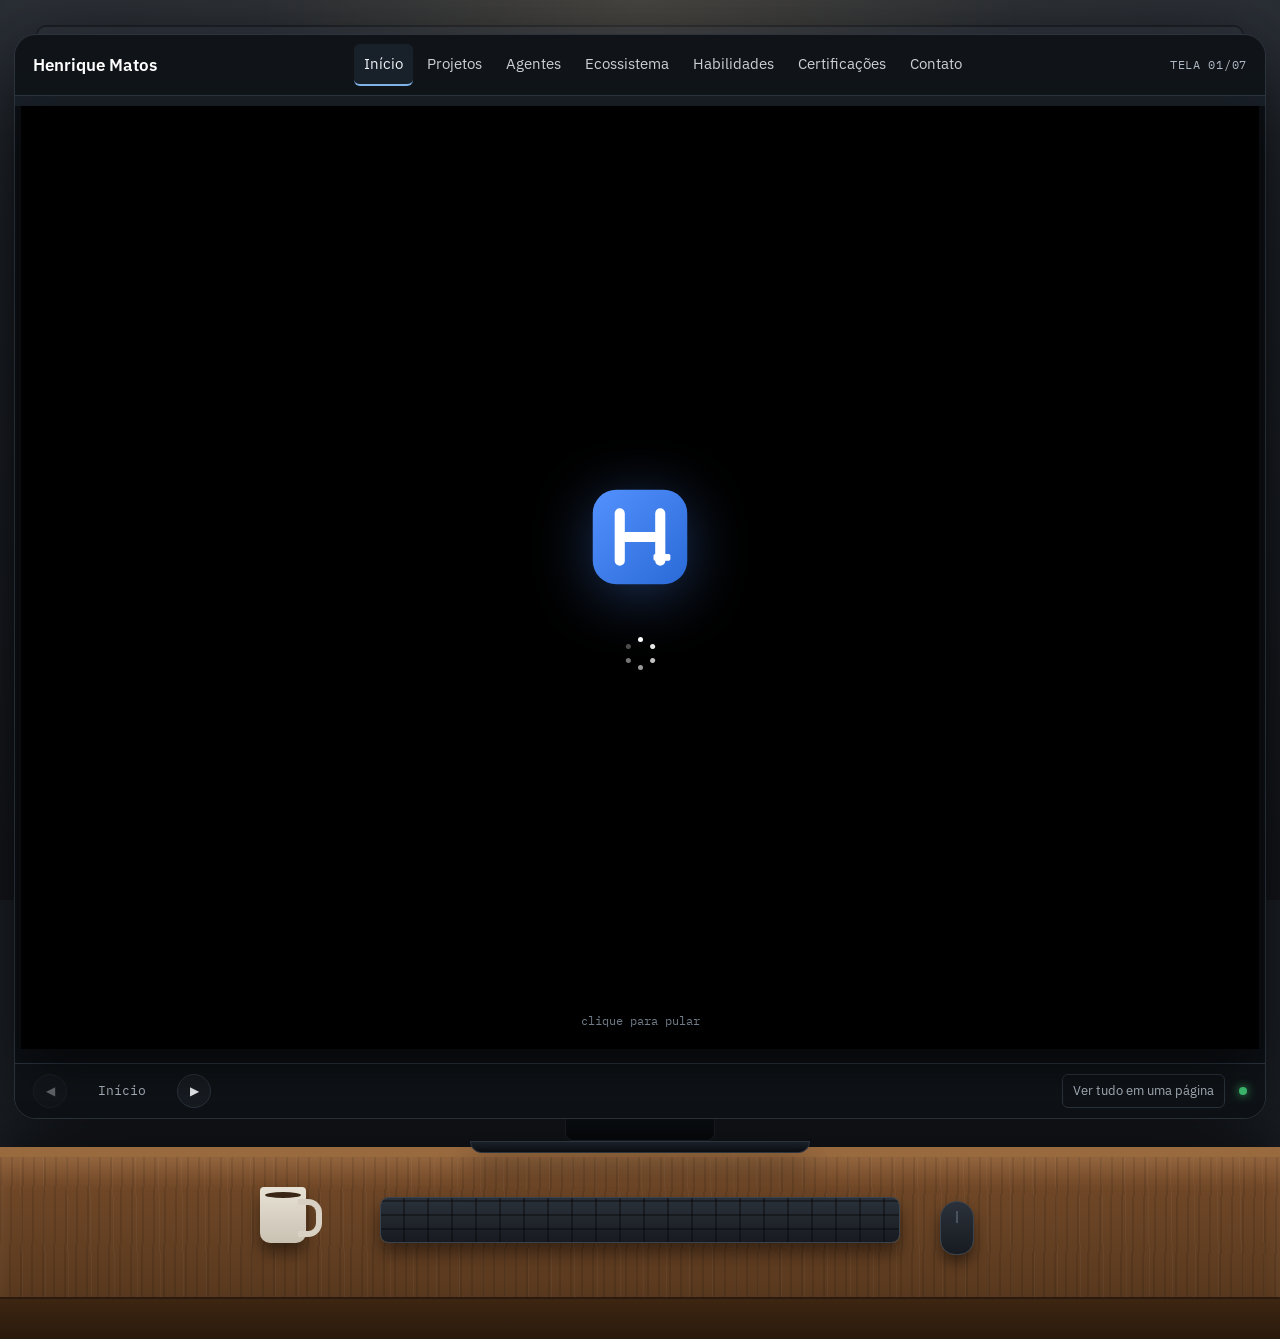
==== commit 5fa89d68: "Remove links do GitHub, código aberto e tudo sobre hardware do portfólio Co-Authored-By: Claude Fabl" ====
--- a/index.html
+++ b/index.html
@@ -319,95 +319,6 @@
 .tags{display:flex;flex-wrap:wrap;gap:8px;margin:0;padding:0;list-style:none}
 .tags li{font-size:14px;padding:6px 10px;border:1px solid var(--rule);border-radius:5px;background:var(--bg-2)}
 
-/* ===== hardware (detalhe) ===== */
-.hw .sub{margin-bottom:20px}
-details.bancada-wrap{border:1px solid var(--rule);border-radius:var(--r);background:var(--bg-2)}
-details.bancada-wrap summary{cursor:pointer;padding:16px 20px;font-weight:500;list-style:none;display:flex;align-items:center;gap:12px}
-details.bancada-wrap summary::-webkit-details-marker{display:none}
-details.bancada-wrap summary::before{content:"";width:9px;height:9px;border-right:2px solid var(--steel);border-bottom:2px solid var(--steel);transform:rotate(-45deg);transition:transform .2s;flex:none}
-details[open].bancada-wrap summary::before{transform:rotate(45deg)}
-details.bancada-wrap summary small{color:var(--ink-2);font-weight:400;font-size:14px;margin-left:auto}
-.bancada{display:grid;grid-template-columns:1fr 1fr;gap:24px;padding:4px 20px 20px}
-@media (max-width:900px){.bancada{grid-template-columns:1fr}}
-.bench{min-width:0;position:relative;background:var(--bg);border:1px solid var(--rule);border-radius:10px;padding:18px 18px 16px}
-.bench header{display:flex;justify-content:space-between;align-items:center;gap:12px;margin-bottom:8px;flex-wrap:wrap}
-.bench header h4{margin:0;font-size:17px;font-weight:600}
-.bench header .dica{font-family:var(--mono);font-size:12px;color:var(--ink-2)}
-.bench .toggle{appearance:none;border:1px solid var(--rule);background:var(--panel);color:var(--ink);font:inherit;font-size:14px;padding:7px 12px;border-radius:6px;cursor:pointer}
-.bench .toggle:hover{border-color:var(--steel)}
-.stage{position:relative;height:480px;margin:6px auto 0;overflow:hidden;border-radius:8px;
-  background:linear-gradient(var(--rule) 1px,transparent 1px) 0 0/100% 40px,linear-gradient(90deg,var(--rule) 1px,transparent 1px) 0 0/40px 100%;
-  background-color:#13181e}
-@media (max-width:640px){.stage{height:400px}}
-.stage::after{content:"";position:absolute;inset:0;background:radial-gradient(60% 60% at 50% 50%,transparent 40%,#13181e 100%);pointer-events:none}
-.dev{position:absolute;left:50%;top:50%;transform:translate(-50%,-50%);z-index:1;transition:transform .55s cubic-bezier(.2,.7,.2,1)}
-.open .dev.pc{transform:translate(calc(-50% - 18px),-50%) scale(.62)}
-.open .dev.cel{transform:translate(-50%,calc(-50% - 10px)) scale(.62)}
-@media (max-width:640px){.open .dev.pc{transform:translate(calc(-50% - 14px),-50%) scale(.48)}.open .dev.cel{transform:translate(-50%,calc(-50% - 8px)) scale(.5)}}
-.part{position:absolute;margin:0;padding:0;border:0;background:none;font:inherit;color:inherit;cursor:pointer;transition:transform .55s cubic-bezier(.2,.7,.2,1),opacity .4s;will-change:transform;transform:translate(0,0)}
-.part .shape{position:absolute;inset:0;border-radius:3px;box-shadow:0 1px 0 rgba(255,255,255,.08) inset,0 6px 14px rgba(0,0,0,.35)}
-.part .lbl{position:absolute;left:50%;top:-22px;transform:translateX(-50%);white-space:nowrap;font-family:var(--mono);font-size:12px;color:var(--ink);opacity:0;transition:opacity .3s .25s;pointer-events:none;background:rgba(16,20,24,.85);padding:2px 6px;border-radius:3px}
-.open .part{transform:translate(var(--dx),var(--dy))}
-.open .part .lbl{opacity:1;transform:translateX(-50%) scale(1.3);transform-origin:center bottom}
-.gabinete .lbl{top:auto;bottom:-22px}
-.part:hover .shape,.part.ativa .shape{outline:2px solid var(--gold);outline-offset:2px}
-.part:hover,.part.ativa{z-index:9}
-@media (prefers-reduced-motion:reduce){.dev,.part,.part .lbl{transition:none}}
-.pc{width:300px;height:440px}
-.gabinete .shape{background:linear-gradient(180deg,#2d343c,#1f252c);border:1px solid #3a434d;border-radius:8px;box-shadow:0 20px 40px rgba(0,0,0,.5)}
-.open .gabinete .shape{opacity:.55}
-.placa .shape{background:repeating-linear-gradient(90deg,transparent 0 18px,rgba(217,169,75,.12) 18px 19px),linear-gradient(180deg,var(--pcb-2),var(--pcb));border:1px solid #2e8a58}
-.placa .shape::after{content:"";position:absolute;right:10px;bottom:10px;width:70px;height:60px;border:1px solid rgba(217,169,75,.4);border-radius:2px}
-.cpu .shape{background:linear-gradient(135deg,#d7dde3,#9aa4ae);border:2px solid #6e7883}
-.cpu .shape::after{content:"";position:absolute;inset:10px;background:#3b434c;border-radius:2px}
-.cooler .shape{background:radial-gradient(circle at 50% 50%,#30373f 0 20%,transparent 21%),repeating-conic-gradient(from 0deg,#4a535d 0 12deg,#30373f 12deg 30deg);border-radius:50%;border:4px solid #262c33}
-.ram .shape{background:linear-gradient(180deg,#2a3038,#171b20);border-bottom:6px solid var(--gold);border-radius:2px}
-.gpu .shape{background:linear-gradient(180deg,#30373f,#1c2127);border:1px solid #434c56;border-radius:6px}
-.gpu .shape::before,.gpu .shape::after{content:"";position:absolute;top:8px;width:36px;height:36px;border-radius:50%;border:5px solid #3d4650;background:repeating-conic-gradient(from 0deg,#4a535d 0 15deg,#262c33 15deg 40deg)}
-.gpu .shape::before{left:24px}.gpu .shape::after{left:110px}
-.ssd .shape{background:linear-gradient(180deg,var(--pcb-2),var(--pcb));border-right:8px solid #111}
-.ssd .shape::after{content:"";position:absolute;left:10px;top:4px;width:30px;height:12px;background:#111;border-radius:1px}
-.hd .shape{background:linear-gradient(180deg,#8d97a3,#5c6670);border:1px solid #3a434d;border-radius:4px}
-.hd .shape::after{content:"";position:absolute;right:10px;top:10px;width:38px;height:38px;border-radius:50%;background:radial-gradient(circle,#2a3038 0 20%,#c3cad2 21% 60%,#5c6670 61%)}
-.fonte .shape{background:linear-gradient(180deg,#24292f,#15191d);border:1px solid #3a434d}
-.fonte .shape::after{content:"";position:absolute;left:12px;top:10px;width:50px;height:50px;border-radius:50%;border:4px solid #3d4650;background:repeating-conic-gradient(from 0deg,#4a535d 0 15deg,#15191d 15deg 40deg)}
-.fan .shape{border-radius:50%;border:4px solid #30373f;background:repeating-conic-gradient(from 0deg,#4a535d 0 15deg,#20252b 15deg 40deg)}
-.cel{width:200px;height:400px}
-.tampa .shape{background:linear-gradient(160deg,#2b3e57,#16222f);border-radius:28px;border:1px solid #3a5070}
-.peca-tela .shape{background:linear-gradient(160deg,#0b0f14,#141a21);border-radius:26px;border:3px solid #2a3139}
-.peca-tela .shape::after{content:"";position:absolute;left:50%;top:14px;width:60px;height:8px;transform:translateX(-50%);background:#2a3139;border-radius:4px}
-.bateria .shape{background:linear-gradient(180deg,#d7dde3,#aeb6be);border-radius:6px;border:1px solid #6e7883}
-.bateria .shape::after{content:"BATERIA";position:absolute;left:0;right:0;top:50%;transform:translateY(-50%);text-align:center;font-family:var(--mono);font-size:10px;color:#3b434c;letter-spacing:.1em}
-.logica .shape{background:repeating-linear-gradient(0deg,transparent 0 12px,rgba(217,169,75,.14) 12px 13px),linear-gradient(180deg,var(--pcb-2),var(--pcb));border:1px solid #2e8a58;border-radius:4px}
-.camera .shape{background:#15191d;border-radius:12px;border:1px solid #3d4650}
-.camera .shape::before,.camera .shape::after{content:"";position:absolute;width:14px;height:14px;border-radius:50%;background:radial-gradient(circle,#2f6fba 0 30%,#0b0f14 31% 70%,#3d4650 71%)}
-.camera .shape::before{left:6px;top:6px}.camera .shape::after{left:6px;top:25px}
-.falante .shape{background:#15191d;border:1px solid #3d4650;border-radius:6px;background-image:radial-gradient(#4a535d 1px,transparent 1.5px);background-size:6px 6px}
-.usb .shape{background:#c3cad2;border-radius:4px;border:1px solid #6e7883}
-.info{margin-top:14px;min-height:120px;background:var(--panel);border:1px solid var(--rule);border-radius:8px;padding:14px 16px}
-.info h5{margin:0 0 6px;font-size:16px;font-weight:600}
-.info p{margin:0 0 8px;color:var(--ink-2);font-size:15px}
-.info p b{color:var(--ink);font-weight:500}
-.info .vazio{color:var(--ink-2);font-size:15px;margin:0}
-.feitos{display:grid;grid-template-columns:repeat(3,1fr);gap:16px;margin:24px 0 0;padding:0;list-style:none}
-@media (max-width:900px){.feitos{grid-template-columns:1fr 1fr}}
-@media (max-width:560px){.feitos{grid-template-columns:1fr}}
-.feito{background:var(--bg-2);border:1px solid var(--rule);border-radius:10px;overflow:hidden;display:flex;flex-direction:column}
-.feito .fig{aspect-ratio:3/2;background:#0d1115;display:block;overflow:hidden}
-.feito .fig img,.feito .fig svg{width:100%;height:100%;display:block;object-fit:cover}
-.feito .fig.alto img{object-fit:contain}
-.feito .txt{padding:12px 14px 14px}
-.feito .onde{font-family:var(--mono);font-size:12px;color:var(--gold);display:block;margin-bottom:4px}
-.feito h4{margin:0 0 4px;font-size:16px;font-weight:600}
-.feito p{margin:0;color:var(--ink-2);font-size:14.5px}
-.nota-img{font-size:13px;color:var(--ink-2);margin:14px 0 0}
-.creditos-fotos{margin-top:8px;font-size:12.5px;color:var(--ink-2)}
-.creditos-fotos summary{cursor:pointer;display:inline-block;color:var(--ink-2);text-decoration:underline;text-underline-offset:3px;text-decoration-thickness:1px}
-.creditos-fotos summary::-webkit-details-marker{display:none}
-.creditos-fotos summary::marker{content:""}
-.creditos-fotos p{margin:8px 0 0;max-width:80ch}
-.creditos-fotos a{color:var(--ink-2)}
-
 /* ===== cenário: escritório com janela para a Paulista ===== */
 #cenario{position:fixed;inset:0;z-index:-1;pointer-events:none;overflow:hidden;
   background:
@@ -564,11 +475,10 @@
         <li><a href="#ecossistema">Ecossistema</a></li>
         <li><a href="#habilidades">Habilidades</a></li>
         <li><a href="#certificacoes">Certificações</a></li>
-        <li><a href="#hardware">Hardware</a></li>
         <li><a href="#contato">Contato</a></li>
       </ul>
     </nav>
-    <span class="contador" id="contador" aria-hidden="true">TELA 01/08</span>
+    <span class="contador" id="contador" aria-hidden="true">TELA 01/07</span>
   </div>
 </header>
 
@@ -598,12 +508,6 @@
       <p class="lead">Técnico em Desenvolvimento de Sistemas, 19 anos. Hoje trabalho com a GigaCred, empresa de crédito consignado: configuro agentes no Claude Code e no Hermes Agent, construo fluxos no n8n, robôs de consulta em portais e sistemas web que organizam a operação.</p>
       <div class="acts">
         <a class="btn primary" href="#projetos">Ver projetos</a>
-        <!-- O currículo em PDF fica na raiz do repositório com este nome; para atualizar, substitua o arquivo. -->
-        <a class="btn ghost" href="curriculo-henrique-matos.pdf" download>
-          <svg aria-hidden="true" viewBox="0 0 24 24" fill="none" stroke="currentColor" stroke-width="2" stroke-linecap="round" stroke-linejoin="round"><path d="M12 3v12m0 0 4-4m-4 4-4-4M4 17v2a2 2 0 0 0 2 2h12a2 2 0 0 0 2-2v-2"/></svg>
-          Baixar currículo
-        </a>
-        <a class="btn ghost" href="https://github.com/Henrique-Mat0s">GitHub</a>
       </div>
       <dl class="nums">
         <div class="num"><dt class="sr">Projetos</dt><dd style="margin:0"><b>8</b><span>projetos entregues em 2026</span></dd></div>
@@ -644,7 +548,6 @@
       <span class="rot">Mostrar:</span>
       <button class="chip" type="button" data-f="todos" aria-pressed="true">Todos <span class="n" id="n-todos"></span></button>
       <button class="chip" type="button" data-f="ia" aria-pressed="false">Com IA <span class="n" id="n-ia"></span></button>
-      <button class="chip" type="button" data-f="aberto" aria-pressed="false">Código aberto <span class="n" id="n-aberto"></span></button>
       <button class="chip" type="button" data-f="trabalho" aria-pressed="false">Trabalho <span class="n" id="n-trabalho"></span></button>
       <button class="chip" type="button" data-f="web" aria-pressed="false">Sistemas web <span class="n" id="n-web"></span></button>
     </div>
@@ -657,7 +560,7 @@
     </div>
     <div id="lista-projetos"></div>
     <p class="vazio-filtro" id="vazio" hidden>Nenhum projeto nesse filtro.</p>
-    <noscript><p class="sub">Ative o JavaScript para ver a lista, ou veja os repositórios em <a href="https://github.com/Henrique-Mat0s">github.com/Henrique-Mat0s</a>.</p></noscript>
+    <noscript><p class="sub">Ative o JavaScript para ver a lista de projetos.</p></noscript>
 
     <div class="como">
       <h3>Como trabalho</h3>
@@ -990,7 +893,6 @@
       <h3>IFRS <span class="org">· Instituto Federal do Rio Grande do Sul · 280 h</span></h3>
       <p class="desc">Cursos de qualificação com certificado digital verificável no Moodle do IFRS.</p>
       <ul class="certs">
-        <li class="cert ifrs"><b>Instalador e Reparador de Redes de Computadores</b><span class="meta">200 h · fev–mar/2026 · aproveitamento <em>86,56%</em></span><a class="ver" href="https://moodle.ifrs.edu.br/mod/simplecertificate/verify.php?code=69cc7c77-0d70-4bc2-b910-22ff0aa81308">Verificar certificado</a></li>
         <li class="cert ifrs"><b>Automação de Sistemas</b><span class="meta">30 h · out–nov/2026 · aproveitamento <em>88,06%</em></span><a class="ver" href="https://moodle.ifrs.edu.br/mod/simplecertificate/verify.php?code=6af17ced-8eec-4733-9c00-b7400aa83d04">Verificar certificado</a></li>
         <li class="cert ifrs"><b>Banco de Dados: Oracle PL/SQL</b><span class="meta">20 h · fev–abr/2026 · aproveitamento <em>96,67%</em></span><a class="ver" href="https://moodle.ifrs.edu.br/mod/simplecertificate/verify.php?code=69cd62d8-abd4-4ee5-9441-2a880aa80010">Verificar certificado</a></li>
         <li class="cert ifrs"><b>JavaScript</b><span class="meta">30 h · jun–jul/2024 · aproveitamento <em>90,00%</em></span><a class="ver" href="https://moodle.ifrs.edu.br/mod/simplecertificate/verify.php?code=66a9c31f-ede0-4643-ba9d-00270ade0002">Verificar certificado</a></li>
@@ -1017,98 +919,6 @@
         <li class="cert outro"><b>Python Essentials 1</b><span class="meta">Cisco Networking Academy · <em>em andamento</em> desde nov/2026</span><span class="sem">Selo no Credly ao concluir</span></li>
       </ul>
     </div>
-  </div>
-</section>
-
-<!-- ================= HARDWARE (detalhe) ================= -->
-<section class="block hw tela" id="hardware" data-titulo="Hardware" data-shell="cmd" data-cmd="~/hardware" aria-labelledby="h-hw">
-  <div class="tbar" aria-hidden="true"><span class="ico cmd"></span><span class="ttl">Prompt de Comando <span>— C:\Users\Henrique\hardware</span></span><span class="ctl"><i>—</i><i>☐</i><i>✕</i></span></div>
-  <div class="wrap">
-    <span class="eyebrow">type <b>hardware\notas.md</b></span>
-    <h2 id="h-hw">Hardware e suporte</h2>
-    <p class="sub">Comecei pela base: monto e conserto computadores e celulares, cuido do ambiente Windows da equipe e fiz 200 horas de curso de redes no IFRS. Isso me ajuda a automatizar sabendo onde as coisas quebram.</p>
-
-    <details class="bancada-wrap">
-      <summary>Desmontar um computador e um celular, peça por peça <small>interativo</small></summary>
-      <div class="bancada">
-        <div class="bench" id="bench-pc">
-          <header>
-            <h4>Computador de mesa</h4>
-            <span class="dica">10 peças</span>
-            <button class="toggle" type="button" data-bench="bench-pc" aria-pressed="false">Desmontar</button>
-          </header>
-          <div class="stage">
-            <div class="dev pc">
-              <button class="part gabinete" data-k="gabinete" style="left:0;top:0;width:300px;height:440px;--dx:-40px;--dy:0px"><span class="shape"></span><span class="lbl">Gabinete</span></button>
-              <button class="part placa" data-k="placa" style="left:30px;top:40px;width:220px;height:300px;--dx:-30px;--dy:10px"><span class="shape"></span><span class="lbl">Placa-mãe</span></button>
-              <button class="part cpu" data-k="cpu" style="left:110px;top:95px;width:60px;height:60px;--dx:-10px;--dy:-130px"><span class="shape"></span><span class="lbl">Processador</span></button>
-              <button class="part cooler" data-k="cooler" style="left:96px;top:81px;width:88px;height:88px;--dx:60px;--dy:-190px"><span class="shape"></span><span class="lbl">Cooler</span></button>
-              <button class="part ram" data-k="ram" style="left:196px;top:70px;width:14px;height:120px;--dx:120px;--dy:-80px"><span class="shape"></span><span class="lbl">Memória RAM</span></button>
-              <button class="part ram" data-k="ram" style="left:216px;top:70px;width:14px;height:120px;--dx:140px;--dy:-80px"><span class="shape"></span></button>
-              <button class="part gpu" data-k="gpu" style="left:40px;top:225px;width:200px;height:56px;--dx:150px;--dy:40px"><span class="shape"></span><span class="lbl">Placa de vídeo</span></button>
-              <button class="part ssd" data-k="ssd" style="left:60px;top:190px;width:90px;height:22px;--dx:-150px;--dy:-30px"><span class="shape"></span><span class="lbl">SSD NVMe</span></button>
-              <button class="part hd" data-k="hd" style="left:30px;top:360px;width:110px;height:62px;--dx:-140px;--dy:80px"><span class="shape"></span><span class="lbl">Disco rígido</span></button>
-              <button class="part fonte" data-k="fonte" style="left:150px;top:355px;width:130px;height:72px;--dx:120px;--dy:110px"><span class="shape"></span><span class="lbl">Fonte</span></button>
-              <button class="part fan" data-k="fan" style="left:258px;top:50px;width:36px;height:36px;--dx:170px;--dy:-60px"><span class="shape"></span><span class="lbl">Ventoinhas</span></button>
-              <button class="part fan" data-k="fan" style="left:258px;top:130px;width:36px;height:36px;--dx:170px;--dy:-20px"><span class="shape"></span></button>
-            </div>
-          </div>
-          <div class="info" id="info-pc" aria-live="polite"><p class="vazio">Escolha uma peça para ler sobre ela.</p></div>
-        </div>
-
-        <div class="bench" id="bench-cel">
-          <header>
-            <h4>Celular</h4>
-            <span class="dica">7 peças</span>
-            <button class="toggle" type="button" data-bench="bench-cel" aria-pressed="false">Desmontar</button>
-          </header>
-          <div class="stage">
-            <div class="dev cel">
-              <button class="part tampa" data-k="tampa" style="left:0;top:0;width:200px;height:400px;--dx:150px;--dy:0px"><span class="shape"></span><span class="lbl">Tampa traseira</span></button>
-              <button class="part bateria" data-k="bateria" style="left:50px;top:140px;width:100px;height:170px;--dx:0px;--dy:110px"><span class="shape"></span><span class="lbl">Bateria</span></button>
-              <button class="part logica" data-k="logica" style="left:30px;top:30px;width:140px;height:95px;--dx:0px;--dy:-90px"><span class="shape"></span><span class="lbl">Placa lógica</span></button>
-              <button class="part camera" data-k="camera" style="left:148px;top:36px;width:28px;height:48px;--dx:110px;--dy:-120px"><span class="shape"></span><span class="lbl">Câmeras</span></button>
-              <button class="part falante" data-k="falante" style="left:40px;top:330px;width:60px;height:22px;--dx:-80px;--dy:120px"><span class="shape"></span><span class="lbl">Alto-falante</span></button>
-              <button class="part usb" data-k="usb" style="left:88px;top:385px;width:30px;height:10px;--dx:60px;--dy:160px"><span class="shape"></span><span class="lbl">Conector de carga</span></button>
-              <button class="part peca-tela" data-k="tela" style="left:0;top:0;width:200px;height:400px;--dx:-150px;--dy:0px"><span class="shape"></span><span class="lbl">Tela</span></button>
-            </div>
-          </div>
-          <div class="info" id="info-cel" aria-live="polite"><p class="vazio">Escolha uma peça para ler sobre ela.</p></div>
-        </div>
-      </div>
-    </details>
-
-    <ul class="feitos" aria-label="Reparos e montagens que já fiz">
-      <li class="feito"><span class="fig alto"><img src="img/galaxy-a17.jpg" alt="Samsung Galaxy A17" loading="lazy" width="700" height="933"></span><div class="txt"><span class="onde">Celular</span><h4>Troca de tela: Galaxy A17</h4><p>Substituí a tela de um Samsung Galaxy A17.</p></div></li>
-      <li class="feito"><span class="fig alto"><img src="img/moto-g35.jpg" alt="Motorola Moto G35" loading="lazy" width="700" height="1244"></span><div class="txt"><span class="onde">Celular</span><h4>Tela e bateria: Moto G35</h4><p>Troca de tela e de bateria em um Motorola Moto G35.</p></div></li>
-      <li class="feito"><span class="fig"><img src="img/ddr5.jpg" alt="Módulo de memória DDR5 de computador de mesa" loading="lazy" width="900" height="503"></span><div class="txt"><span class="onde">Empresa anterior</span><h4>Memória DDR5</h4><p>Instalei um módulo DDR5 no computador do setor de marketing.</p></div></li>
-      <li class="feito"><span class="fig"><svg viewBox="0 0 400 300" role="img" aria-label="Ilustração de uma placa de vídeo com dois processadores gráficos" xmlns="http://www.w3.org/2000/svg">
-  <rect width="400" height="300" fill="#0d1115"/>
-  <rect x="34" y="92" width="14" height="120" rx="2" fill="#aeb6be"/>
-  <rect x="38" y="104" width="6" height="22" fill="#262c33"/><rect x="38" y="134" width="6" height="22" fill="#262c33"/>
-  <rect x="48" y="100" width="320" height="104" rx="6" fill="#16191d" stroke="#3a434d"/>
-  <rect x="56" y="106" width="304" height="86" rx="8" fill="#8f1d22"/>
-  <rect x="56" y="106" width="304" height="20" rx="8" fill="#a8262c"/>
-  <g fill="none" stroke="#16191d" stroke-width="6"><circle cx="128" cy="150" r="32"/><circle cx="288" cy="150" r="32"/></g>
-  <g fill="#23272d"><circle cx="128" cy="150" r="29"/><circle cx="288" cy="150" r="29"/></g>
-  <g stroke="#4a535d" stroke-width="5" stroke-linecap="round">
-    <path d="M128 150l0-25M128 150l22 12M128 150l-22 12M128 150l18-18M128 150l-18-18M128 150l0 25"/>
-    <path d="M288 150l0-25M288 150l22 12M288 150l-22 12M288 150l18-18M288 150l-18-18M288 150l0 25"/>
-  </g>
-  <g fill="#8d97a3"><circle cx="128" cy="150" r="7"/><circle cx="288" cy="150" r="7"/></g>
-  <rect x="186" y="134" width="44" height="32" rx="3" fill="#6f1519"/>
-  <rect x="96" y="204" width="150" height="12" fill="#d9a94b"/>
-  <g fill="#0d1115"><rect x="120" y="204" width="3" height="12"/><rect x="150" y="204" width="3" height="12"/><rect x="180" y="204" width="3" height="12"/><rect x="210" y="204" width="3" height="12"/></g>
-  <rect x="318" y="88" width="20" height="12" fill="#262c33"/><rect x="342" y="88" width="16" height="12" fill="#262c33"/>
-</svg></span><div class="txt"><span class="onde">Meu computador</span><h4>Placa de vídeo ATI Radeon HD 3870 X2</h4><p>Montei meu próprio computador, com essa placa de vídeo.</p></div></li>
-      <li class="feito"><span class="fig"><img src="img/ddr3.jpg" alt="Módulos de memória DDR3 de computador de mesa" loading="lazy" width="900" height="766"></span><div class="txt"><span class="onde">Meu computador</span><h4>15 GB de memória DDR3</h4><p>O computador que montei usa 15 GB de RAM DDR3.</p></div></li>
-      <li class="feito"><span class="fig"><img src="img/hd.jpg" alt="Disco rígido de 3,5 polegadas" loading="lazy" width="800" height="800"></span><div class="txt"><span class="onde">Meu computador</span><h4>Disco rígido de 850 GB</h4><p>O armazenamento do computador que montei.</p></div></li>
-    </ul>
-    <p class="nota-img">As fotos são ilustrativas dos modelos, não dos meus aparelhos; a placa de vídeo é um desenho.</p>
-    <details class="creditos-fotos">
-      <summary>Créditos das fotos</summary>
-      <p>Fotos do Wikimedia Commons, redimensionadas: <a href="https://commons.wikimedia.org/wiki/File:Samsung_Galaxy_A17_5G_2026.jpg">Galaxy A17</a>, de Captainmorlypogi1959 (<a href="https://creativecommons.org/licenses/by-sa/4.0">CC BY-SA 4.0</a>); <a href="https://commons.wikimedia.org/wiki/File:Motorola_Moto_G35_5G.jpg">Moto G35</a>, de Savantup (<a href="https://creativecommons.org/publicdomain/zero/1.0/deed.en">CC0</a>); <a href="https://commons.wikimedia.org/wiki/File:SK_hynix_16GB_DDR5-5600_UDIMM_HMCG78AGBUA084N_BA.jpg">memória DDR5</a>, <a href="https://commons.wikimedia.org/wiki/File:Assorted_DDR3_desktop_memory_modules_(Crucial_Ballistix,_Crucial,_Lenovo_and_Ramaxel).jpg">memórias DDR3</a> e <a href="https://commons.wikimedia.org/wiki/File:Seagate_BarraCuda_Compute_2TB_3.5-inch_SATA_HDD_-_top_view.jpg">disco rígido</a>, de ITEagle Europe - Sebastiaan Broekhoven (<a href="https://creativecommons.org/licenses/by-sa/4.0">CC BY-SA 4.0</a>).</p>
-    </details>
   </div>
 </section>
 
@@ -1130,12 +940,6 @@
       <li><a href="https://wa.me/5554991064896">
         <svg aria-hidden="true" viewBox="0 0 24 24" fill="none" stroke="currentColor" stroke-width="1.8" stroke-linecap="round" stroke-linejoin="round"><path d="M5 4h4l2 5-2.5 1.5a11 11 0 0 0 5 5L15 13l5 2v4a2 2 0 0 1-2 2A16 16 0 0 1 3 6a2 2 0 0 1 2-2"/></svg>
         <div><b>WhatsApp e telefone</b><span>(54) 99106-4896</span></div></a></li>
-      <li><a href="https://github.com/Henrique-Mat0s">
-        <svg aria-hidden="true" viewBox="0 0 24 24" fill="none" stroke="currentColor" stroke-width="1.8" stroke-linecap="round" stroke-linejoin="round"><path d="M16 22v-3.5a3 3 0 0 0-.9-2.3c3-.3 6-1.5 6-6.5a5 5 0 0 0-1.4-3.5 4.7 4.7 0 0 0-.1-3.5s-1.1-.3-3.6 1.4a12.5 12.5 0 0 0-6.6 0C6.9 2.4 5.8 2.7 5.8 2.7a4.7 4.7 0 0 0-.1 3.5A5 5 0 0 0 4.3 9.7c0 5 3 6.2 6 6.5a3 3 0 0 0-.9 2.3V22"/><path d="M9 19c-4 1.5-4-2-6-2"/></svg>
-        <div><b>GitHub</b><span>github.com/Henrique-Mat0s</span></div></a></li>
-      <li><a href="curriculo-henrique-matos.pdf" download>
-        <svg aria-hidden="true" viewBox="0 0 24 24" fill="none" stroke="currentColor" stroke-width="1.8" stroke-linecap="round" stroke-linejoin="round"><path d="M14 3H6a2 2 0 0 0-2 2v14a2 2 0 0 0 2 2h12a2 2 0 0 0 2-2V9z"/><path d="M14 3v6h6M8 13h8M8 17h8"/></svg>
-        <div><b>Currículo</b><span>PDF · atualizado em nov/2026</span></div></a></li>
     </ul>
     <p class="credito"><b>PS C:\Users\Henrique&gt;</b> echo "Feito com o Claude Code · 2026 · escritório com vista para a Paulista, desenhado em CSS"</p>
   </div>
@@ -1170,8 +974,8 @@
 <script>
 // ===== Projetos =====
 // destaque:true coloca o projeto nos três cards do topo (use em exatamente três).
-// Para publicar o código: links:[{rotulo:"Código", url:"https://github.com/Henrique-Mat0s/NOME"}]
-// privado:true marca projeto de trabalho cujo código não será aberto.
+// O código dos projetos não é publicado: links só apontam para demonstrações online.
+// privado:true marca projeto de trabalho.
 // ia:true marca projeto que usa IA (recebe a etiqueta "usa IA").
 const PROJETOS = [
   {ano:"2026", tipo:"Sistema web", destaque:true, ia:true, titulo:"Central RH: recrutamento com IA",
@@ -1188,7 +992,7 @@
          {src:"img/rh-vagas.jpg", alt:"Tela Vagas e Triagem: formulário de nova vaga à esquerda e cards das vagas com setor, senioridade, habilidades desejadas e quantos candidatos a IA já avaliou"},
          {src:"img/rh-disc.jpg", alt:"Bloco de perfil comportamental DISC estimado pela IA, com barras de dominância, influência, estabilidade e conformidade, selo de confiança média e aviso de que é uma estimativa"},
          {src:"img/rh-login.jpg", alt:"Tela de login da Central RH com escolha do setor, RH ou TI, e senha"}],
-   links:[]},  // repositório privado por enquanto; quando abrir: {rotulo:"Código", url:"https://github.com/Henrique-Mat0s/central-rh"}
+   links:[]},
   {ano:"2026", tipo:"Trabalho", destaque:true, privado:true, titulo:"Robôs de consulta em portais de bancos",
    curto:"Lê um lote de CPFs em planilha, consulta cada um no portal do banco parceiro e devolve a planilha preenchida. Uma base atende vários bancos e retoma de onde parou.",
    resumo:"Automação que lê um lote de CPFs em planilha, consulta cada um no portal do banco parceiro e devolve uma planilha de resultado. Uma base única atende vários bancos.",
@@ -1226,7 +1030,7 @@
          {src:"img/logistica-produtos.jpg", alt:"Cadastro de produtos: código, nome, tipo (barra, rolo, caixa), medidas, peso, volume e regra de empilhamento"},
          {src:"img/logistica-caminhoes.jpg", alt:"Cadastro de caminhões: VUC, 3/4, Toco, Truck e Carreta, com medidas internas, peso máximo e custo por viagem"},
          {src:"img/logistica-historico.jpg", alt:"Histórico de simulações salvas, com caminhões usados, modo de carga, ocupação, custo e validação"}],
-   links:[{rotulo:"Código", url:"https://github.com/Henrique-Mat0s/central-logistica"}]},
+   links:[]},
   {ano:"2026", tipo:"Aplicação web", titulo:"Sistema do mercado: PDV e estoque",
    resumo:"Ponto de venda para pequeno mercado em uma única página, sem instalação. Lê código de barras pela câmera do celular, controla o estoque e fecha vendas. Os produtos e as vendas ficam em uma planilha do Google, acessada por um Apps Script.",
    pontos:["Quatro formas de pagamento: dinheiro com troco, débito, crédito parcelado e PIX; integração opcional com maquininha.",
@@ -1239,22 +1043,19 @@
          {src:"img/mercado-recibo.jpg", alt:"Venda concluída com o comprovante gerado: itens, total da nota, forma de pagamento e botões de imprimir e nova venda"},
          {src:"img/mercado-config.jpg", alt:"Configurações do mercado: nome fantasia, razão social, endereço, telefone, CNPJ, operador e integração opcional com maquininha de pagamento"}],
    links:[{rotulo:"Abrir o PDV", url:"https://henrique-mat0s.github.io/pdv-mercado/"},
-          {rotulo:"Abrir o Estoque", url:"https://henrique-mat0s.github.io/estoque-mercado/"},
-          {rotulo:"Código do PDV", url:"https://github.com/Henrique-Mat0s/pdv-mercado"},
-          {rotulo:"Código do Estoque", url:"https://github.com/Henrique-Mat0s/estoque-mercado"}]},
+          {rotulo:"Abrir o Estoque", url:"https://henrique-mat0s.github.io/estoque-mercado/"}]},
   {ano:"2026", tipo:"Sistema web", titulo:"Sistema de bots e dashboards",
    resumo:"Central de TI que reúne o catálogo de aplicações da empresa e o controle dos bots: quais estão rodando, sessões, registros de execução e gráficos de uso em um só painel.",
    pontos:["Catálogo montado a partir de notas em Markdown: o servidor observa a pasta e a tela se atualiza sozinha por WebSocket.",
            "Vault: as notas da documentação técnica (o segundo cérebro) sincronizadas e pesquisáveis dentro da própria central.",
            "Aba Gerenciar inicia e para os bots pelo servidor, com registros ao vivo; painéis de visão geral, ranking e análise por bot.",
-           "Modo demonstração que roda só no navegador, com dados de exemplo, por isso publicável no GitHub Pages."],
+           "Modo demonstração que roda só no navegador, com dados de exemplo, por isso publicável como página estática."],
    stack:"React 19 · Vite · Tailwind CSS · Recharts · Express · WebSocket · Supabase",
    imgs:[{src:"img/proj-bots.png", alt:"Controle de bots em modo demonstração: pessoas contatadas, taxas de entrega, visualização e resposta, funil de engajamento, alertas ativos e ranking dos bots"},
          {src:"img/bots-aplicacoes.jpg", alt:"Catálogo de aplicações agrupado por categoria: automações, bots e dashboards, cada card com status, versão, stack, pendências e link do repositório"},
          {src:"img/bots-dashboard.jpg", alt:"Dashboard da central: total de aplicações, tarefas pendentes e concluídas, stacks sem documentação e lista das aplicações com mais pendências"},
          {src:"img/bots-vault.jpg", alt:"Vault: pasta de notas em Markdown sincronizadas, organizada em Inbox, Áreas, Projetos e Recursos, com busca"}],
-   links:[{rotulo:"Abrir a demonstração", url:"https://henrique-mat0s.github.io/central-bots/"},
-          {rotulo:"Código", url:"https://github.com/Henrique-Mat0s/central-bots"}]},
+   links:[{rotulo:"Abrir a demonstração", url:"https://henrique-mat0s.github.io/central-bots/"}]},
   {ano:"2026", tipo:"Sistema web", titulo:"Gerenciador de veículos: controle e segurança de frota",
    resumo:"Controla a retirada e a devolução dos veículos da empresa. Na retirada, registra pela câmera a foto de quem está assumindo o veículo, criando um histórico de uso com evidência de identificação. Também guarda abastecimentos, trocas de óleo e revisões de cada veículo.",
    pontos:["Um veículo em uso não pode ser retirado de novo, e a regra vale na tela, no servidor e no banco (índice único parcial no SQLite).",
@@ -1268,11 +1069,11 @@
          {src:"img/veiculos-devolucao.jpg", alt:"Tela de devolução com os veículos em uso, quem está com cada um, saída, destino e link para ver o destino no OpenStreetMap"},
          {src:"img/veiculos-frota.jpg", alt:"Frota: cards por veículo com quilometragem, consumo médio, custo por quilômetro e status da troca de óleo e da revisão"},
          {src:"img/veiculos-avisos.jpg", alt:"Avisos: registro de cada retirada, devolução e avaria, com data, tipo e texto do aviso"}],
-   links:[{rotulo:"Código", url:"https://github.com/Henrique-Mat0s/gerenciador-veiculos"}]}
+   links:[]}
 ];
 
 const tagDe = p => p.privado ? '<span class="tag emp">trabalho · código privado</span>'
-                 : p.links.length ? '<span class="tag pub">código aberto</span>'
+                 : p.links.length ? '<span class="tag pub">demonstração online</span>'
                  : '<span class="tag prep">demonstração sob consulta</span>';
 const tagIA = p => p.ia ? ' <span class="tag ia">usa IA</span>' : '';
 const linksDe = p => p.links.length
@@ -1281,7 +1082,6 @@
   const c = ['todos'];
   if (p.ia) c.push('ia');
   if (p.privado) c.push('trabalho');
-  if (p.links.some(l => /github\.com/.test(l.url))) c.push('aberto');
   if (/web/i.test(p.tipo)) c.push('web');
   return c.join(' ');
 };
@@ -1363,55 +1163,6 @@
   const abertos = [...document.querySelectorAll('details.proj:not([hidden])')];
   alternar.textContent = abertos.every(d => !d.open) ? 'Expandir todos' : 'Recolher todos';
 }, true);
-
-// ===== Peças do hardware. "oque" é a função; "exp" (opcional) é a experiência real. =====
-const PECAS = {
-  gabinete:{nome:"Gabinete",oque:"A caixa que segura e protege tudo. Define o fluxo de ar e quais tamanhos de placa-mãe e fonte cabem.",exp:"Montei meu próprio computador de mesa."},
-  placa:{nome:"Placa-mãe",oque:"Conecta todas as peças. Nela vão o processador, as memórias, a placa de vídeo e os armazenamentos; o chipset e a BIOS moram aqui."},
-  cpu:{nome:"Processador",oque:"Executa as instruções dos programas. Soquete, número de núcleos e frequência definem com que placa e para que uso ele serve."},
-  cooler:{nome:"Cooler do processador",oque:"Dissipador com ventoinha que tira o calor do processador. Sem ele o PC desliga em segundos por superaquecimento."},
-  ram:{nome:"Memória RAM",oque:"Memória de trabalho: guarda o que está em uso agora. Mais RAM e em dual channel deixam o sistema mais ágil com várias coisas abertas.",exp:"Instalei memória DDR5 no computador do setor de marketing de uma empresa em que trabalhei. No computador que montei, uso 15 GB de DDR3."},
-  gpu:{nome:"Placa de vídeo",oque:"Processa imagem e vídeo. Essencial para jogos, edição e várias telas; em escritório, muitas vezes o vídeo integrado do processador basta.",exp:"No computador que montei, instalei uma ATI Radeon HD 3870 X2."},
-  ssd:{nome:"SSD NVMe",oque:"Armazenamento rápido ligado direto na placa-mãe. Onde o Windows deve ficar para ligar em segundos."},
-  hd:{nome:"Disco rígido",oque:"Armazenamento mecânico, mais barato por gigabyte. Bom para guardar arquivos grandes e cópias de segurança.",exp:"O computador que montei usa um disco rígido de 850 GB."},
-  fonte:{nome:"Fonte de alimentação",oque:"Transforma a energia da tomada nas tensões que as peças usam. Uma fonte fraca ou ruim causa desligamentos e pode queimar componentes."},
-  fan:{nome:"Ventoinhas do gabinete",oque:"Puxam ar frio pela frente e empurram ar quente para fora atrás e em cima. O fluxo bem feito abaixa a temperatura de tudo."},
-  tampa:{nome:"Tampa traseira",oque:"Fecha o aparelho e protege a parte interna. Em muitos modelos é colada, e abrir exige calor e cuidado."},
-  bateria:{nome:"Bateria",oque:"Fonte de energia do aparelho. Com o tempo perde capacidade e pode inchar, empurrando a tela.",exp:"Troquei a bateria de um Moto G35."},
-  logica:{nome:"Placa lógica",oque:"O coração do celular: processador, memória e armazenamento soldados em uma só placa, com os conectores de todos os outros módulos."},
-  camera:{nome:"Módulo de câmeras",oque:"Conjunto de lentes e sensores, ligado à placa por um cabo flat. Pode ser trocado separadamente da placa."},
-  falante:{nome:"Alto-falante",oque:"Reproduz som de chamadas e mídia. Perde volume quando entra sujeira ou água na grade."},
-  usb:{nome:"Conector de carga",oque:"Porta USB-C ou micro-USB por onde o aparelho carrega e troca dados. É uma das peças que mais dão defeito pelo uso diário."},
-  tela:{nome:"Tela",oque:"Painel LCD ou OLED com o vidro de toque, ligado à placa por cabos flat. O reparo mais comum em celulares.",exp:"Troquei a tela de um Samsung Galaxy A17 e a de um Moto G35."}
-};
-
-function mostrar(bench, k){
-  const info = document.getElementById(bench === "bench-pc" ? "info-pc" : "info-cel");
-  const p = PECAS[k]; if(!p) return;
-  info.innerHTML = "<h5>"+p.nome+"</h5><p><b>O que faz.</b> "+p.oque+"</p>"+(p.exp ? "<p><b>Minha experiência.</b> "+p.exp+"</p>" : "");
-  document.querySelectorAll("#"+bench+" .part").forEach(b => b.classList.toggle("ativa", b.dataset.k === k));
-}
-
-const temMouse = window.matchMedia("(hover:hover) and (pointer:fine)").matches;
-document.querySelectorAll(".bench").forEach(bench => {
-  const stage = bench.querySelector(".stage");
-  const toggle = bench.querySelector(".toggle");
-  const abrir = (on) => { stage.classList.toggle("open", on); toggle.setAttribute("aria-pressed", String(on)); toggle.textContent = on ? "Montar" : "Desmontar"; };
-  toggle.addEventListener("click", () => abrir(!stage.classList.contains("open")));
-  if (temMouse) {
-    stage.addEventListener("mouseenter", () => abrir(true));
-    stage.addEventListener("mouseleave", () => { if (toggle.dataset.fixo !== "1") abrir(false); });
-    toggle.addEventListener("click", () => { toggle.dataset.fixo = stage.classList.contains("open") ? "1" : "0"; });
-  }
-  bench.querySelectorAll(".part").forEach(part => {
-    const k = part.dataset.k;
-    const nome = PECAS[k] ? PECAS[k].nome : k;
-    part.setAttribute("aria-label", nome);
-    part.addEventListener("mouseenter", () => mostrar(bench.id, k));
-    part.addEventListener("focus", () => mostrar(bench.id, k));
-    part.addEventListener("click", () => { abrir(true); mostrar(bench.id, k); });
-  });
-});
 
 // Foto: quando foto.jpg existir, ela substitui o terminal do topo.
 (function(){
@@ -1537,11 +1288,11 @@
   prox.addEventListener('click', () => { if (atual < telas.length - 1) mostrar(telas[atual + 1].id, { push: true }); });
   document.addEventListener('keydown', e => {
     if (e.altKey || e.ctrlKey || e.metaKey || modoPagina) return;
-    if (e.target.closest('input, textarea, select, .thumbs, .stage')) return;
+    if (e.target.closest('input, textarea, select, .thumbs')) return;
     if (e.key === 'ArrowRight') prox.click(); else if (e.key === 'ArrowLeft') ant.click();
   });
   let tx = null, ty = null;
-  area.addEventListener('touchstart', e => { if (e.target.closest('.thumbs, .stage, nav, .galeria, .shot')) { tx = null; return; } tx = e.touches[0].clientX; ty = e.touches[0].clientY; }, { passive: true });
+  area.addEventListener('touchstart', e => { if (e.target.closest('.thumbs, nav, .galeria, .shot')) { tx = null; return; } tx = e.touches[0].clientX; ty = e.touches[0].clientY; }, { passive: true });
   area.addEventListener('touchend', e => { if (tx === null) return; const dx = e.changedTouches[0].clientX - tx, dy = e.changedTouches[0].clientY - ty; tx = null;
     if (Math.abs(dx) > 80 && Math.abs(dy) < 60) { if (dx < 0) prox.click(); else ant.click(); } }, { passive: true });
   addEventListener('popstate', () => { const h = telaDoHash(); mostrar(h ? h.tela : 'inicio', { hash: false }); });
